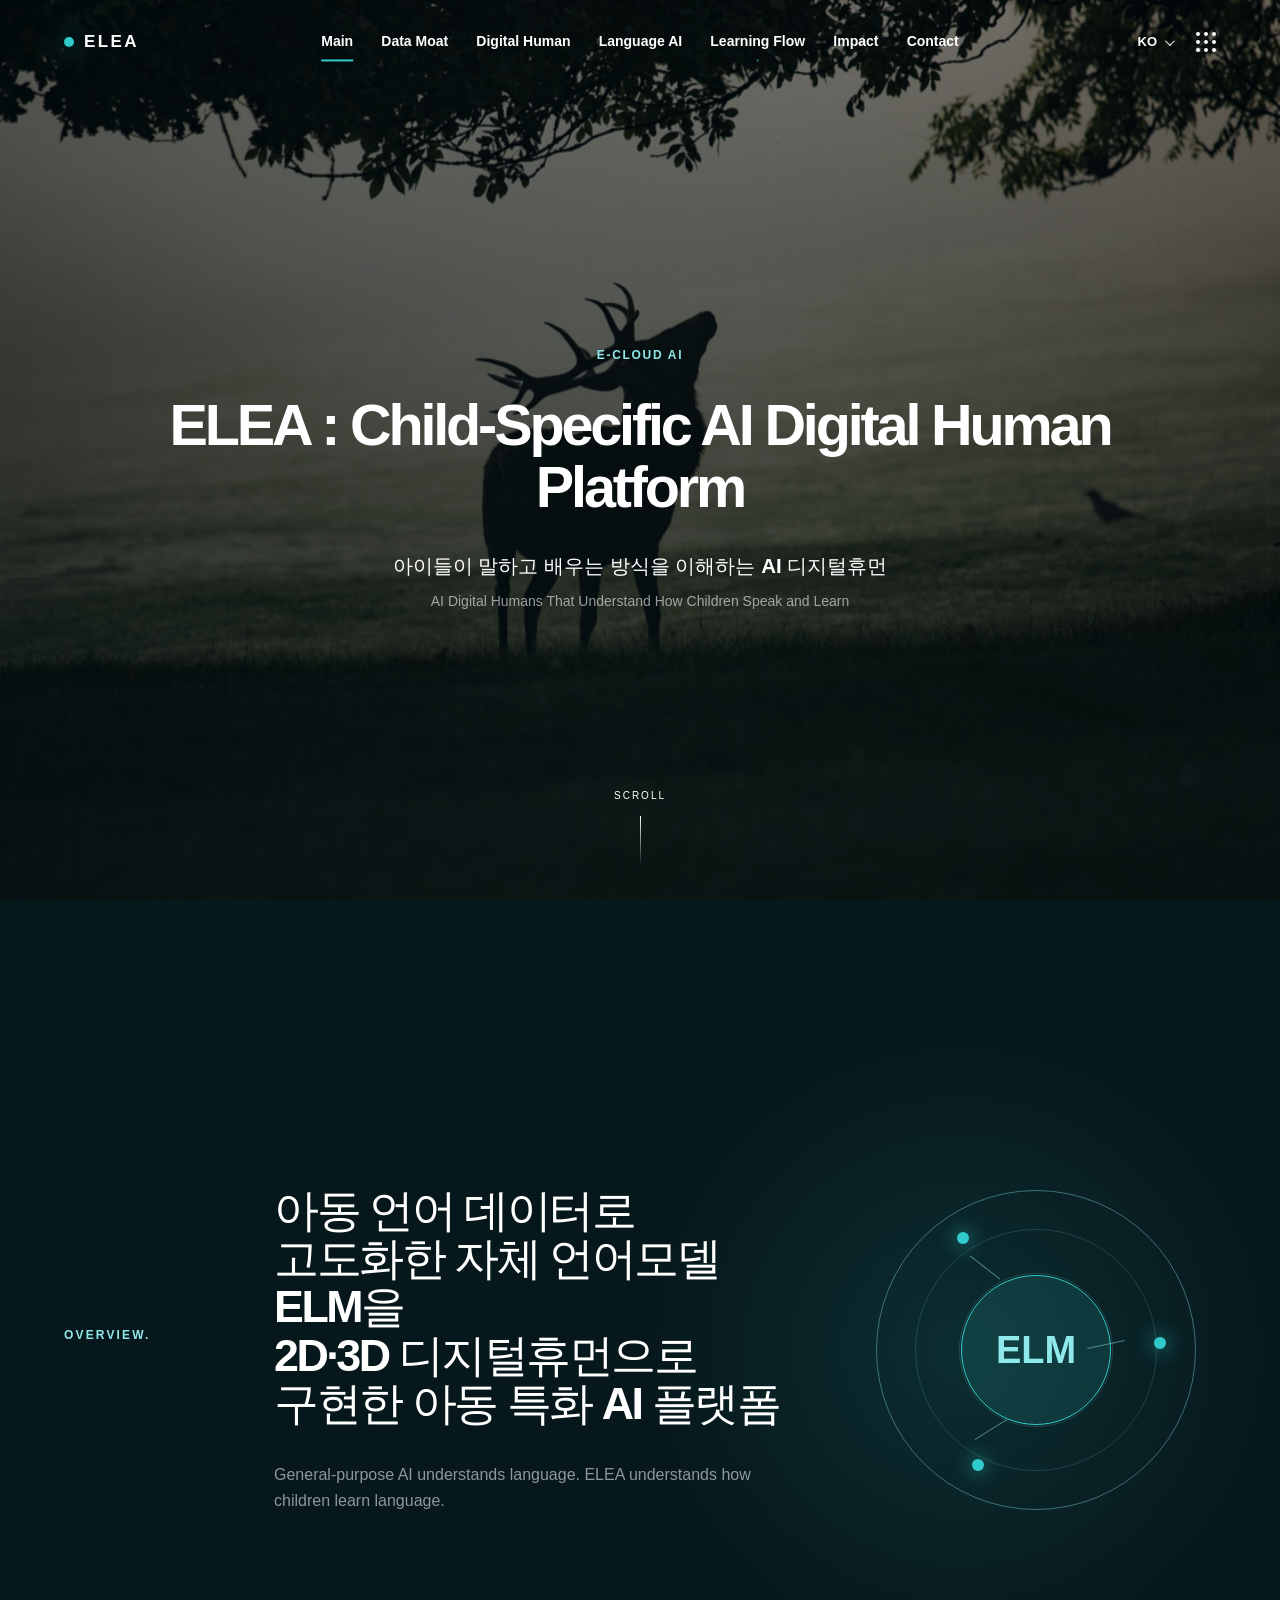
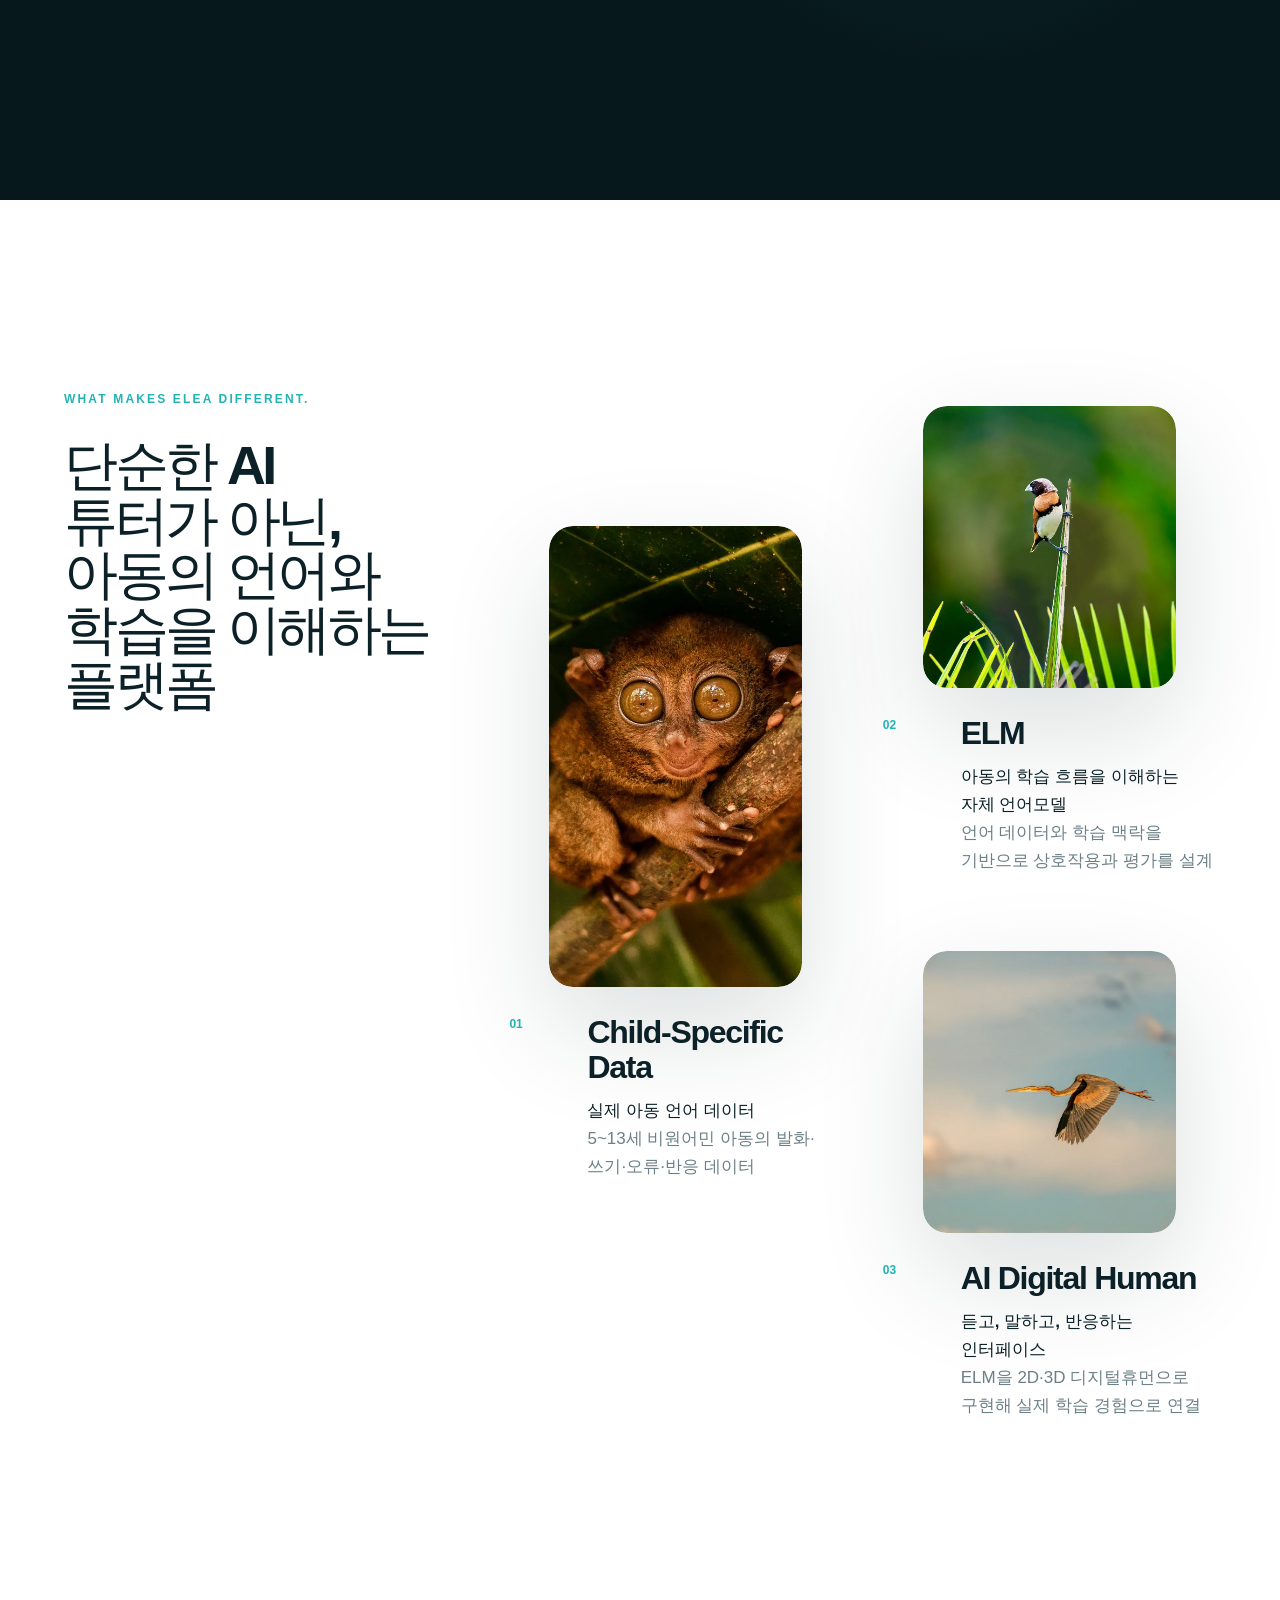
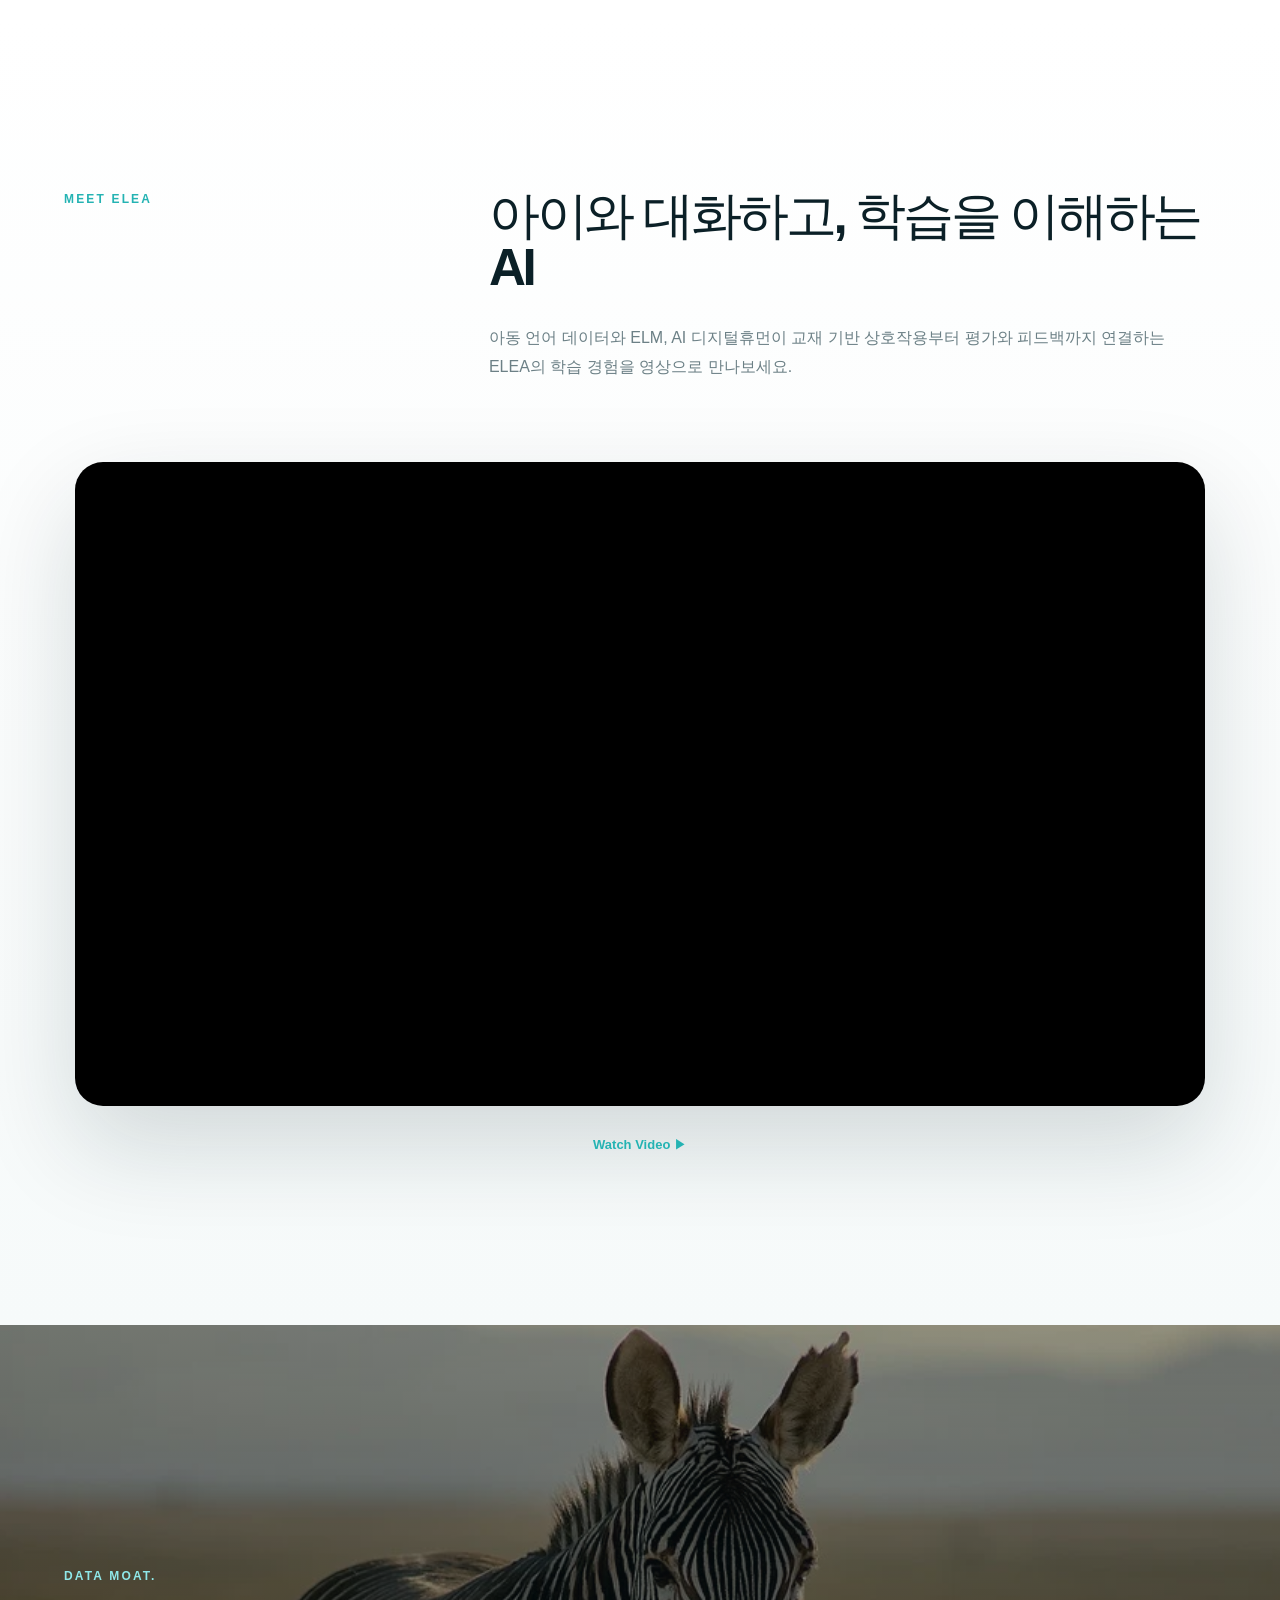
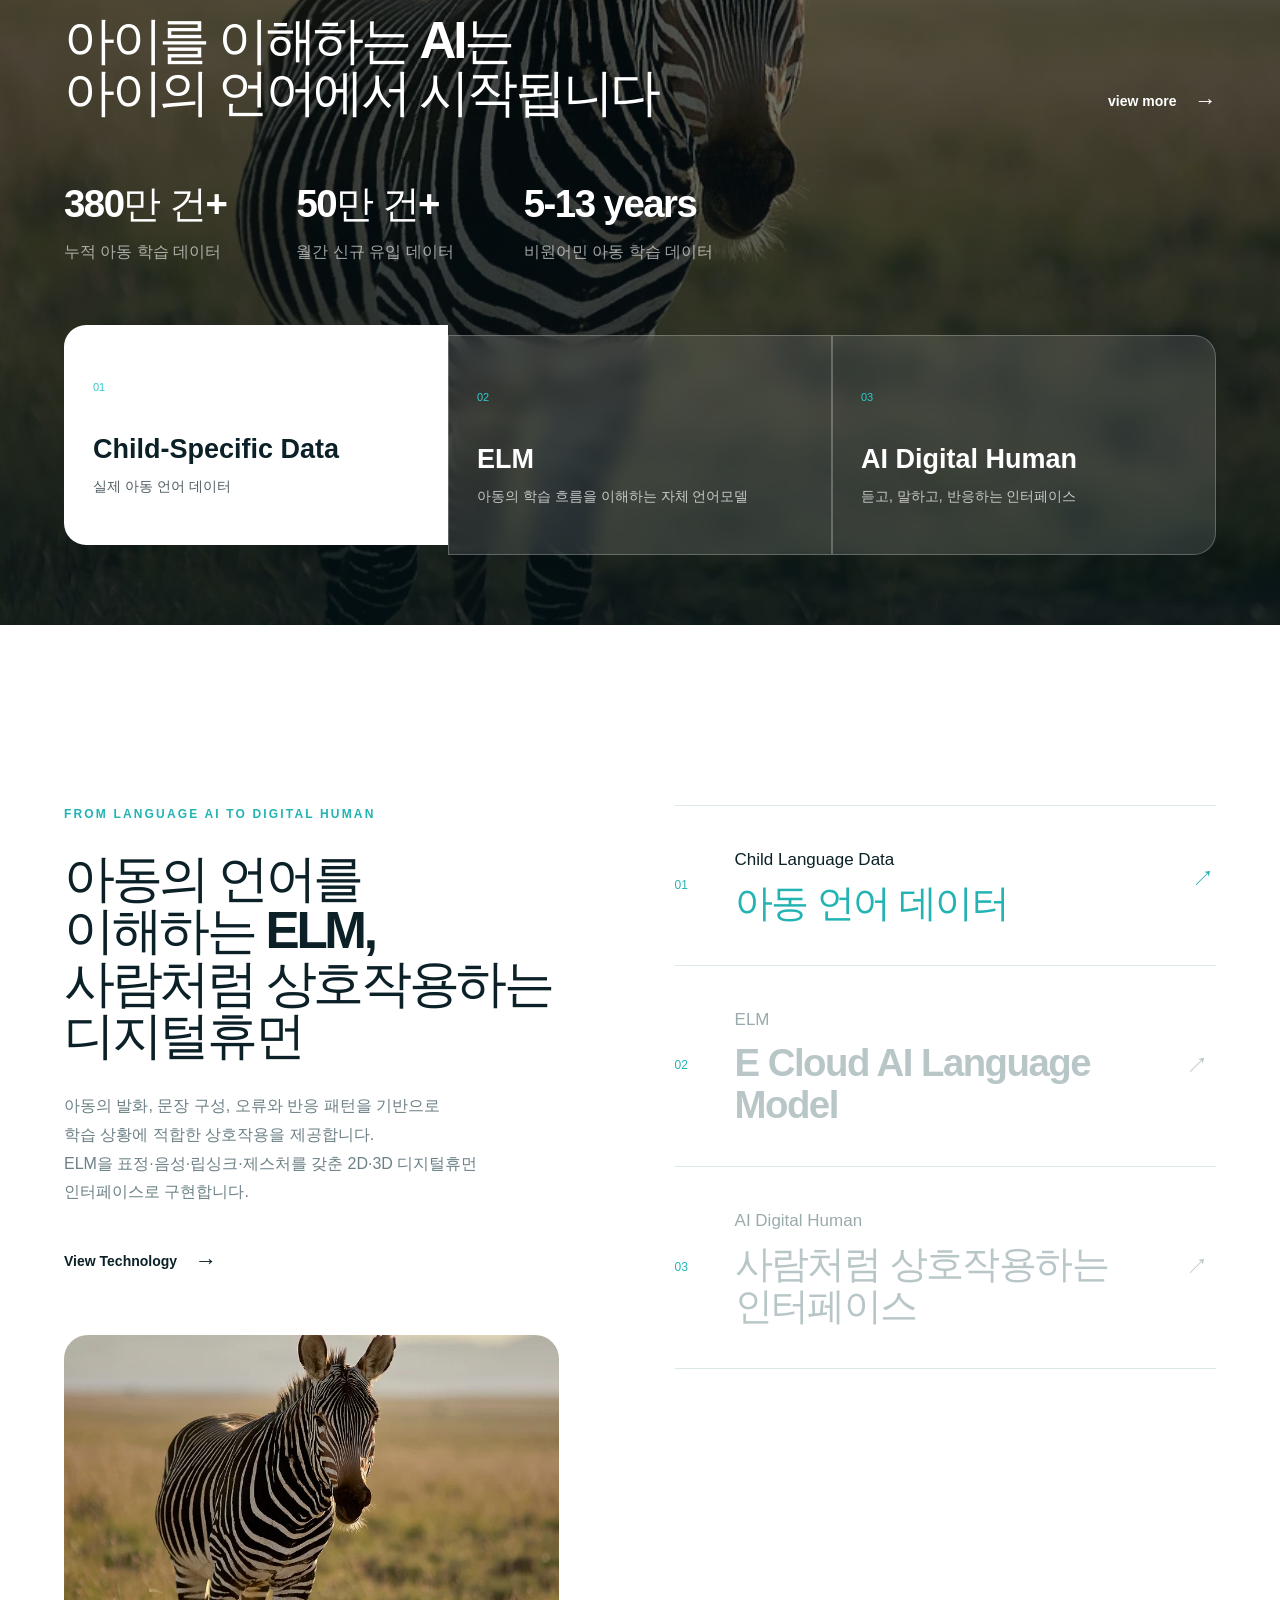
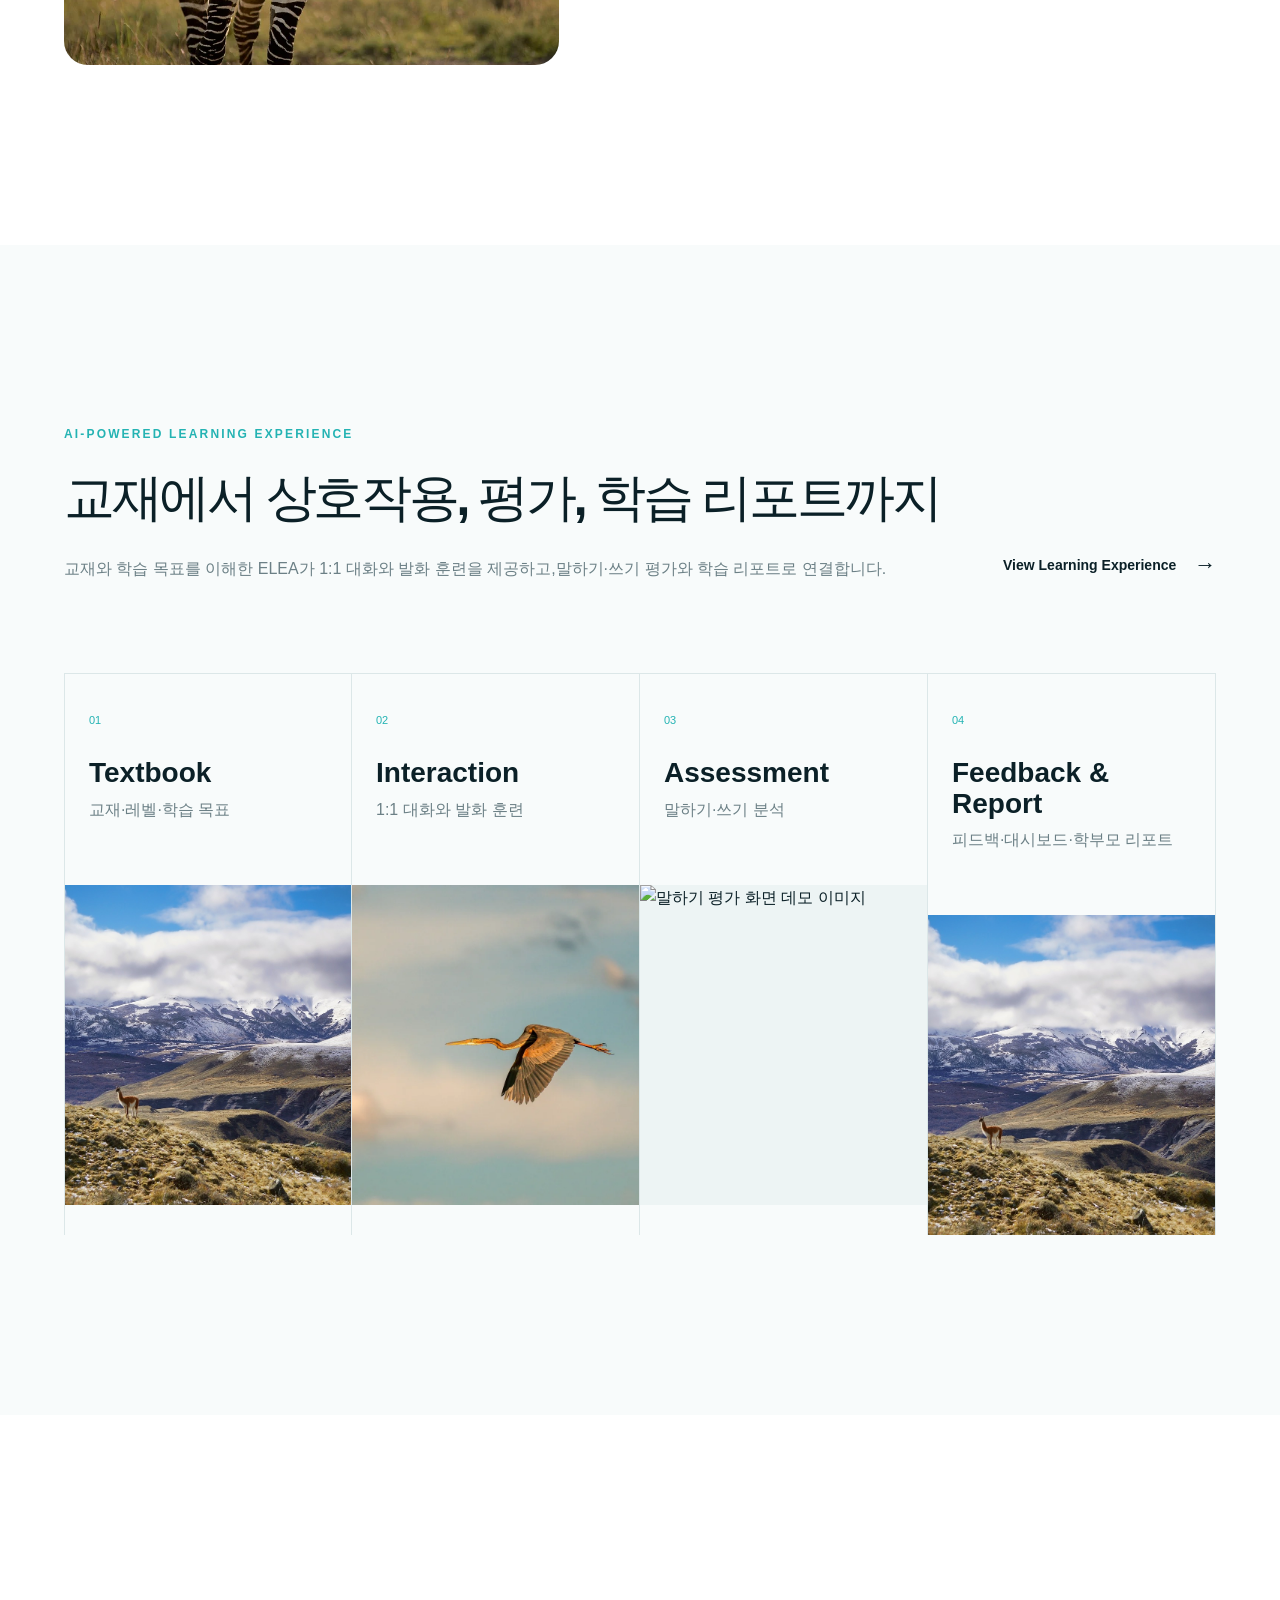
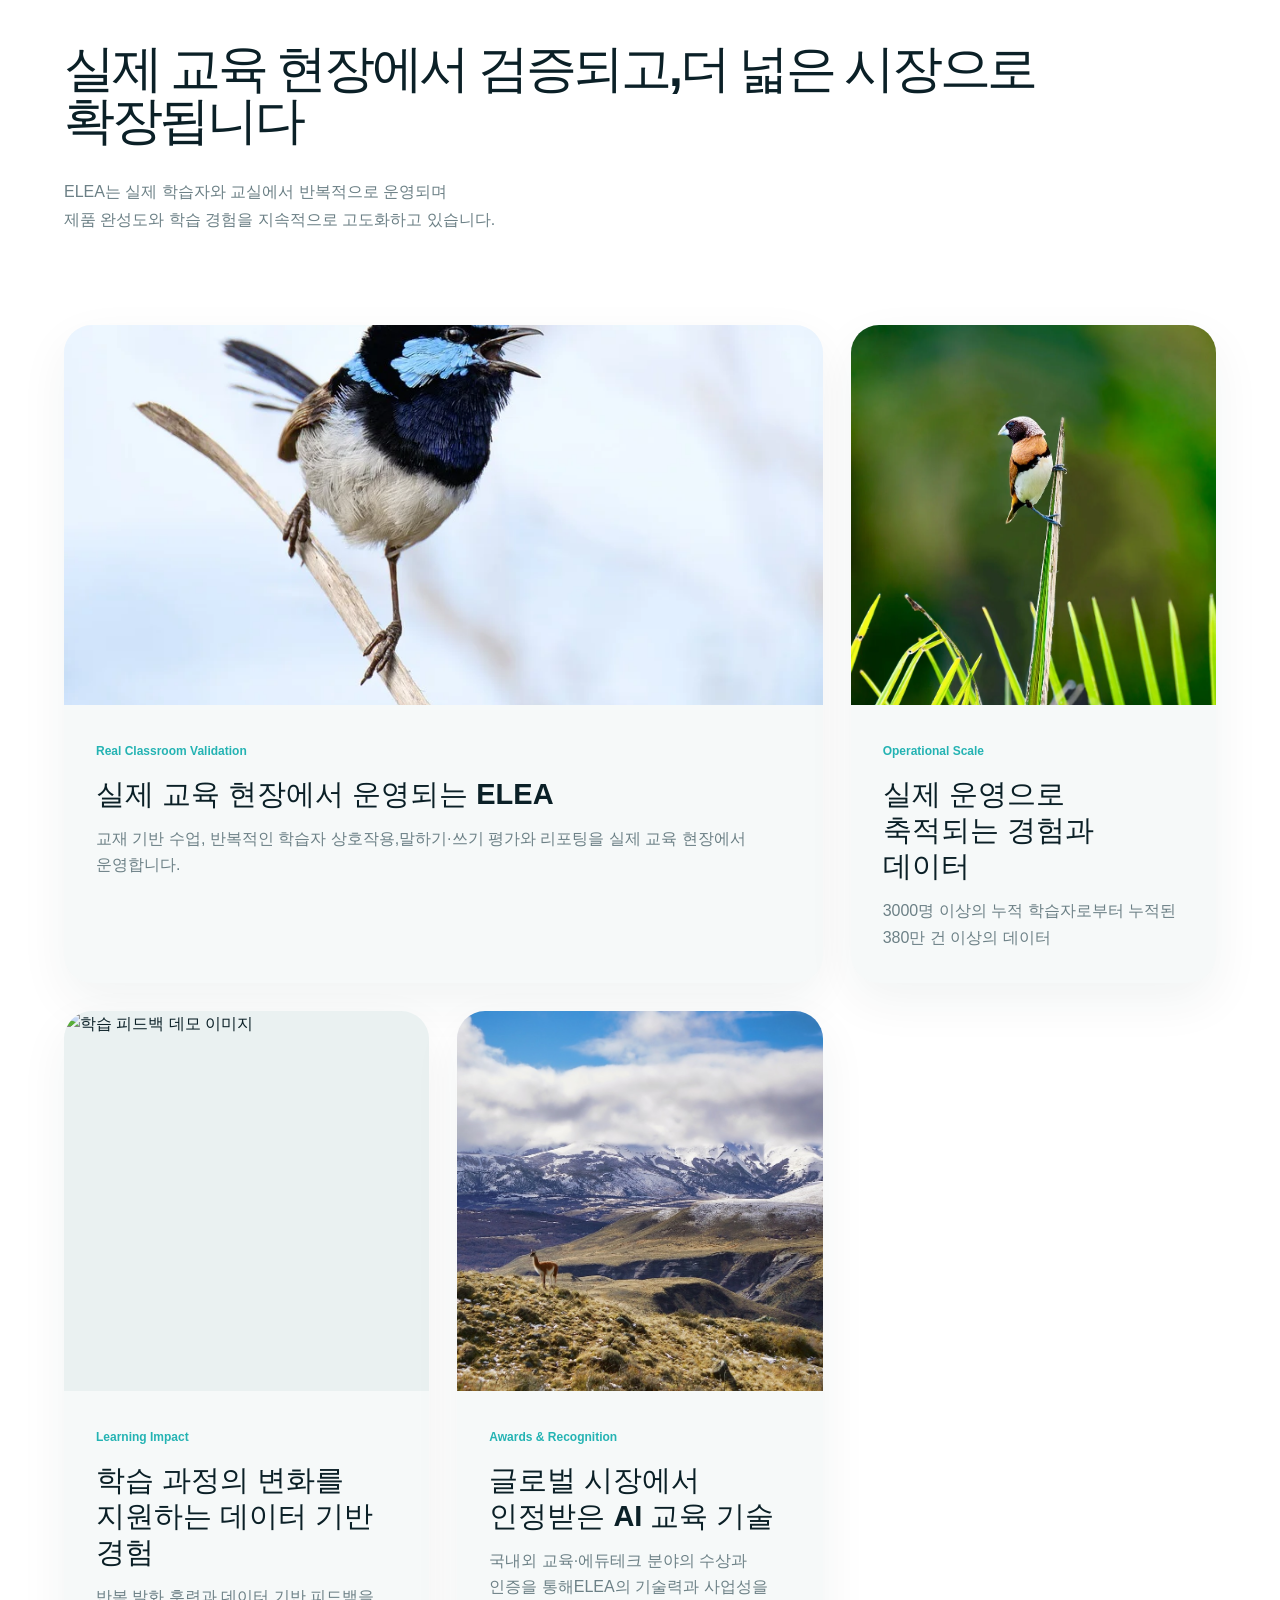
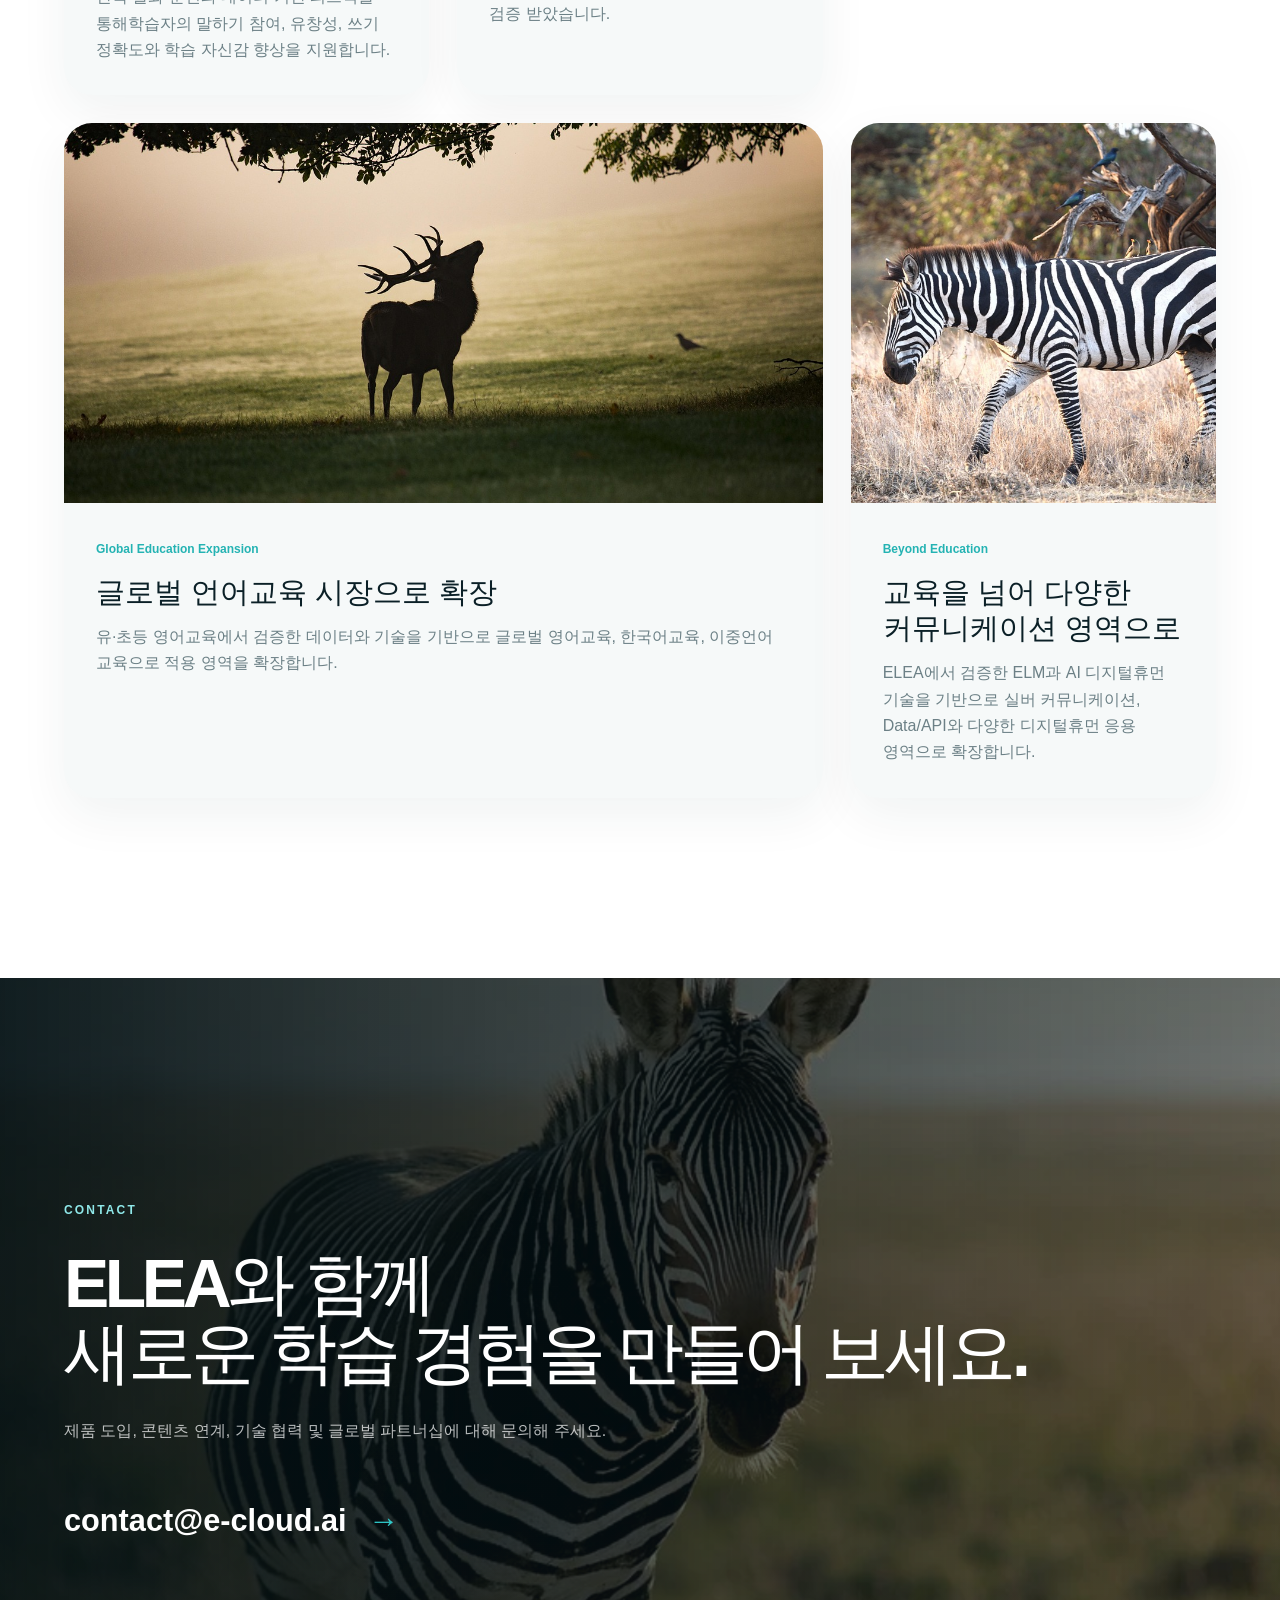
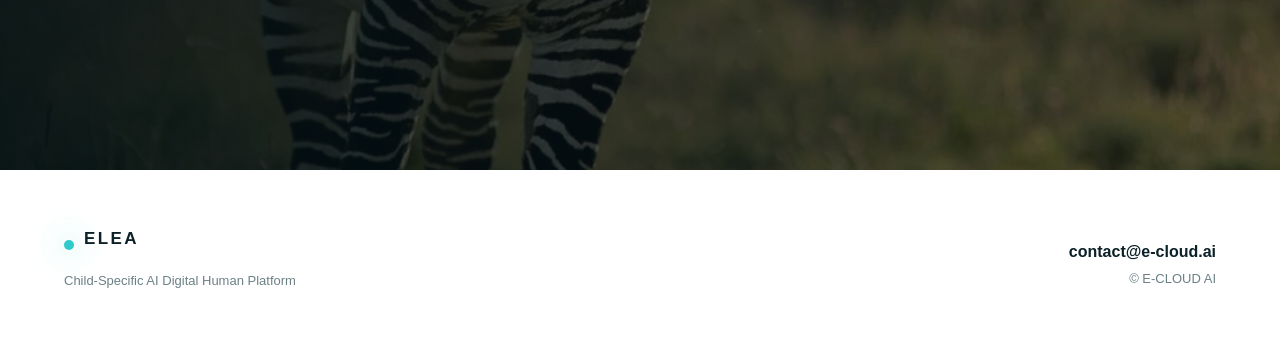
==== index.html @ 032387a0 "Add files via upload" ====
<!doctype html>
<html lang="ko" class="no-js"><head>
<meta charset="utf-8"><meta name="viewport" content="width=device-width,initial-scale=1,viewport-fit=cover">
<meta name="theme-color" content="#07181c"><meta name="description" content="ELEA : Child-Specific AI Digital Human Platform">
<title>ELEA | E-Cloud AI</title><link rel="stylesheet" href="assets/css/style.css">
</head><body class="page-home">
<a class="skip-link" href="#main">본문 바로가기</a>
<div class="page-loader" aria-hidden="true"><div class="loader-mark"><span></span><b>ELEA</b></div></div>
<div class="scroll-progress" aria-hidden="true"><span></span></div>
<header class="site-header" data-header>
  <div class="header-inner">
    <a class="brand" href="index.html" aria-label="ELEA 메인"><span class="brand-dot"></span><strong>ELEA</strong></a>
    <nav class="gnb" aria-label="주요 메뉴">
      <a href="index.html#main-visual">Main</a>
      <a href="data-moat.html">Data Moat</a>
      <a href="technology.html#digital-human">Digital Human</a>
      <a href="technology.html#language-ai">Language AI</a>
      <a href="learning-experience.html">Learning Flow</a>
      <a href="index.html#impact">Impact</a>
      <a href="index.html#contact">Contact</a>
    </nav>
    <div class="header-tools">
      <div class="language-select">
        <button class="language-current" type="button" aria-expanded="false">KO <i></i></button>
        <div class="language-list">
          <a class="is-active" href="#">KO</a>
          <button type="button" aria-disabled="true">EN</button>
        </div>
      </div>
      <button class="grid-menu" type="button" aria-label="전체 메뉴 열기"><i></i><i></i><i></i><i></i><i></i><i></i><i></i><i></i><i></i></button>
      <button class="mobile-toggle" type="button" aria-label="모바일 메뉴 열기" aria-expanded="false"><span></span><span></span></button>
    </div>
  </div>
</header>
<div class="all-menu-panel" aria-hidden="true">
  <div class="all-menu-top"><a class="brand brand--light" href="index.html"><span class="brand-dot"></span><strong>ELEA</strong></a><button class="all-menu-close" type="button" aria-label="전체 메뉴 닫기">×</button></div>
  <nav class="all-menu-nav" aria-label="전체 메뉴">
    <a href="index.html#main-visual"><span>01</span><b>Main</b></a>
    <a href="data-moat.html"><span>02</span><b>Data Moat</b></a>
    <a href="technology.html#digital-human"><span>03</span><b>Digital Human</b></a>
    <a href="technology.html#language-ai"><span>04</span><b>Language AI</b></a>
    <a href="learning-experience.html"><span>05</span><b>Learning Flow</b></a>
    <a href="index.html#impact"><span>06</span><b>Impact</b></a>
    <a href="index.html#contact"><span>07</span><b>Contact</b></a>
  </nav>
</div>
<main id="main">
<section class="hero section-dark" id="main-visual" data-header-tone="dark">
  <div class="hero-media"><img src="assets/images/mist-4551691_1280.jpg" alt="아이들이 로봇 학습 활동을 하는 데모 이미지" data-parallax="0.12"></div>
  <div class="hero-overlay"></div><div class="hero-grid" aria-hidden="true"></div>
  <div class="hero-copy shell">
    <p class="kicker reveal-up">E-CLOUD AI</p>
    <h1 class="hero-title split-lines">ELEA : Child-Specific AI Digital Human Platform</h1>
    <p class="hero-sub reveal-up">아이들이 말하고 배우는 방식을 이해하는 AI 디지털휴먼</p>
    <p class="hero-sub-eng reveal-up">AI Digital Humans That Understand How Children Speak and Learn</p>
  </div>
  <a class="scroll-cue" href="#overview"><span>SCROLL</span><i></i></a>
</section>

<section class="overview section-dark" id="overview" data-header-tone="dark">
  <div class="shell overview-layout">
    <p class="section-label reveal-up">Overview.</p>
    <div class="overview-copy">
      <h2 class="overview-title split-lines">아동 언어 데이터로 고도화한 자체 언어모델 ELM을<br>2D·3D 디지털휴먼으로 구현한 아동 특화 AI 플랫폼</h2>
      <p class="overview-eng reveal-up">General-purpose AI understands language. ELEA understands how children learn language.</p>
    </div>
    <div class="overview-orbit reveal-scale" aria-hidden="true"><div class="orbit-core">ELM</div><span></span><span></span><span></span><i></i><i></i><i></i></div>
  </div>
</section>

<section class="business section-light" id="different" data-header-tone="light">
  <div class="shell business-layout">
    <div class="business-heading sticky-heading">
      <p class="section-label reveal-up">What Makes ELEA Different.</p>
      <h2 class="display-title split-lines">단순한 AI 튜터가 아닌,<br>아동의 언어와 학습을 이해하는 플랫폼</h2>
    </div>
    <div class="business-list">
      <article class="business-item business-item--left">
        <figure class="media-card image-reveal tilt"><img src="assets/images/thewildprimate-tarsier-10327055_1280.webp" alt="태블릿으로 학습하는 아동 데모 이미지"></figure>
        <div class="business-caption reveal-up"><span>01</span><h3>Child-Specific Data</h3><p><b>실제 아동 언어 데이터</b><br>5~13세 비원어민 아동의 발화·쓰기·오류·반응 데이터</p></div>
      </article>
      <article class="business-item business-item--right">
        <figure class="media-card image-reveal tilt"><img src="assets/images/brown-breasted-nun-10021805_1280.webp" alt="교사와 학습자가 교재를 함께 보는 데모 이미지"></figure>
        <div class="business-caption reveal-up"><span>02</span><h3>ELM</h3><p><b>아동의 학습 흐름을 이해하는 자체 언어모델</b><br>언어 데이터와 학습 맥락을 기반으로 상호작용과 평가를 설계</p></div>
      </article>
      <article class="business-item business-item--left">
        <figure class="media-card image-reveal tilt"><img src="assets/images/nature-10022632_1280.webp" alt="AI 디지털휴먼 학습 화면 데모 이미지"></figure>
        <div class="business-caption reveal-up"><span>03</span><h3>AI Digital Human</h3><p><b>듣고, 말하고, 반응하는 인터페이스</b><br>ELM을 2D·3D 디지털휴먼으로 구현해 실제 학습 경험으로 연결</p></div>
      </article>
    </div>
  </div>
</section>

<section class="video-story section-light" id="meet" data-header-tone="light">
  <div class="shell video-intro">
    <p class="section-label reveal-up">MEET ELEA</p>
    <div><h2 class="display-title split-lines">아이와 대화하고, 학습을 이해하는 AI</h2><p class="body-copy reveal-up">아동 언어 데이터와 ELM, AI 디지털휴먼이 교재 기반 상호작용부터 평가와 피드백까지 연결하는 ELEA의 학습 경험을 영상으로 만나보세요.</p></div>
  </div>
  <div class="youtube-shell reveal-scale">
    <iframe width="1337" height="752" src="https://www.youtube.com/embed/AkpxBIB7xA4" title="[엘리아영어 X 연합뉴스TV ‘찾아라! 성공 레시피’] 진짜보다 더 진짜 같은 AI 튜터의 성공 비결은?" frameborder="0" allow="accelerometer; autoplay; clipboard-write; encrypted-media; gyroscope; picture-in-picture; web-share" referrerpolicy="strict-origin-when-cross-origin" allowfullscreen></iframe>
  </div>
  <p class="watch-label reveal-up">Watch Video ▶</p>
</section>

<section class="service-showcase section-dark" id="data-moat" data-header-tone="dark" data-service-section>
  <div class="service-backgrounds" aria-hidden="true">
    <img class="is-active" src="assets/images/zebra-9944593_1280.webp" alt=""><img src="assets/images/thewildprimate-tarsier-10327055_1280.webp" alt=""><img src="assets/images/superb-fairywren-10069195_1280.webp" alt="">
  </div><div class="service-overlay"></div>
  <div class="shell service-content">
    <div class="service-head"><div><p class="section-label reveal-up">Data Moat.</p><h2 class="display-title split-lines">아이를 이해하는 AI는<br>아이의 언어에서 시작됩니다</h2></div><a class="text-link text-link--light magnetic" href="data-moat.html">view more <i>→</i></a></div>
    <div class="service-stats"><div><strong><span data-count="380">0</span>만 건+</strong><p>누적 아동 학습 데이터</p></div><div><strong><span data-count="50">0</span>만 건+</strong><p>월간 신규 유입 데이터</p></div><div><strong>5-13 years</strong><p>비원어민 아동 학습 데이터</p></div></div>
    <div class="service-cards">
      <button class="service-card is-active" type="button" data-service="0"><span>01</span><h3>Child-Specific Data</h3><p>실제 아동 언어 데이터</p></button>
      <button class="service-card" type="button" data-service="1"><span>02</span><h3>ELM</h3><p>아동의 학습 흐름을 이해하는 자체 언어모델</p></button>
      <button class="service-card" type="button" data-service="2"><span>03</span><h3>AI Digital Human</h3><p>듣고, 말하고, 반응하는 인터페이스</p></button>
    </div>
  </div>
</section>

<section class="merit section-light" id="technology" data-header-tone="light" data-merit>
  <div class="shell merit-layout">
    <div class="merit-visual sticky-heading">
      <p class="section-label reveal-up">FROM LANGUAGE AI TO DIGITAL HUMAN</p>
      <h2 class="display-title split-lines">아동의 언어를 이해하는 ELM,사람처럼 상호작용하는 디지털휴먼</h2>
      <p class="body-copy reveal-up">아동의 발화, 문장 구성, 오류와 반응 패턴을 기반으로<br>학습 상황에 적합한 상호작용을 제공합니다.<br>ELM을 표정·음성·립싱크·제스처를 갖춘 2D·3D 디지털휴먼 인터페이스로 구현합니다.</p>
      <a class="text-link magnetic" href="technology.html">View Technology <i>→</i></a>
      <div class="merit-images image-reveal"><img class="is-active" src="assets/images/zebra-9944593_1280.webp" alt="아동 언어 데이터 데모 이미지"><img src="assets/images/mountains-6123127_1280.jpg" alt="ELM 기술 구조 데모 이미지"><img src="assets/images/nature-10022632_1280.webp" alt="AI 디지털휴먼 데모 이미지"></div>
    </div>
    <div class="merit-list">
      <button class="merit-row is-active" type="button" data-merit-index="0"><span>01</span><div><small>Child Language Data</small><strong>아동 언어 데이터</strong></div><i>↗</i></button>
      <button class="merit-row" type="button" data-merit-index="1"><span>02</span><div><small>ELM</small><strong>E Cloud AI Language Model</strong></div><i>↗</i></button>
      <button class="merit-row" type="button" data-merit-index="2"><span>03</span><div><small>AI Digital Human</small><strong>사람처럼 상호작용하는 인터페이스</strong></div><i>↗</i></button>
    </div>
  </div>
</section>

<section class="products section-light" id="learning" data-header-tone="light">
  <div class="shell">
    <div class="products-head"><div><p class="section-label reveal-up">AI-POWERED LEARNING EXPERIENCE</p><h2 class="display-title split-lines">교재에서 상호작용, 평가, 학습 리포트까지</h2><p class="body-copy reveal-up">교재와 학습 목표를 이해한 ELEA가 1:1 대화와 발화 훈련을 제공하고,말하기·쓰기 평가와 학습 리포트로 연결합니다.</p></div><a class="text-link magnetic" href="learning-experience.html">View Learning Experience <i>→</i></a></div>
    <div class="product-grid">
      <article class="product-card reveal-up"><span>01</span><h3>Textbook</h3><p>교재·레벨·학습 목표</p><figure><img src="assets/images/mountains-6123127_1280.jpg" alt="교재 등록 화면 데모 이미지"></figure></article>
      <article class="product-card reveal-up"><span>02</span><h3>Interaction</h3><p>1:1 대화와 발화 훈련</p><figure><img src="assets/images/nature-10022632_1280.webp" alt="1대1 상호작용 화면 데모 이미지"></figure></article>
      <article class="product-card reveal-up"><span>03</span><h3>Assessment</h3><p>말하기·쓰기 분석</p><figure><img src="assets/images/brown-bear-8756478_1280.jpg" alt="말하기 평가 화면 데모 이미지"></figure></article>
      <article class="product-card reveal-up"><span>04</span><h3>Feedback & Report</h3><p>피드백·대시보드·학부모 리포트</p><figure><img src="assets/images/mountains-6123127_1280.jpg" alt="대시보드 화면 데모 이미지"></figure></article>
    </div>
  </div>
</section>

<section class="impact section-light" id="impact" data-header-tone="light">
  <div class="shell impact-head"><p class="section-label reveal-up">PROVEN IN REAL CLASSROOMS</p><h2 class="display-title split-lines">실제 교육 현장에서 검증되고,더 넓은 시장으로 확장됩니다</h2><p class="body-copy reveal-up">ELEA는 실제 학습자와 교실에서 반복적으로 운영되며<br>제품 완성도와 학습 경험을 지속적으로 고도화하고 있습니다.</p></div>
  <div class="shell impact-grid">
    <article class="impact-card impact-card--wide image-reveal"><figure><img src="assets/images/superb-fairywren-10069195_1280.webp" alt="실제 교실 운영 데모 이미지"></figure><div><span>Real Classroom Validation</span><h3>실제 교육 현장에서 운영되는 ELEA</h3><p>교재 기반 수업, 반복적인 학습자 상호작용,말하기·쓰기 평가와 리포팅을 실제 교육 현장에서 운영합니다.</p></div></article>
    <article class="impact-card image-reveal"><figure><img src="assets/images/brown-breasted-nun-10021805_1280.webp" alt="교사와 학습자 데모 이미지"></figure><div><span>Operational Scale</span><h3>실제 운영으로 축적되는 경험과 데이터</h3><p>3000명 이상의 누적 학습자로부터 누적된 380만 건 이상의 데이터</p></div></article>
    <article class="impact-card image-reveal"><figure><img src="assets/images/brown-bear-8756478_1280.jpg" alt="학습 피드백 데모 이미지"></figure><div><span>Learning Impact</span><h3>학습 과정의 변화를 지원하는 데이터 기반 경험</h3><p>반복 발화 훈련과 데이터 기반 피드백을 통해학습자의 말하기 참여, 유창성, 쓰기 정확도와 학습 자신감 향상을 지원합니다.</p></div></article>
    <article class="impact-card image-reveal"><figure><img src="assets/images/mountains-6123127_1280.jpg" alt="수상 및 성과 표현 데모 이미지"></figure><div><span>Awards & Recognition</span><h3>글로벌 시장에서 인정받은 AI 교육 기술</h3><p>국내외 교육·에듀테크 분야의 수상과 인증을 통해ELEA의 기술력과 사업성을 검증 받았습니다.</p></div></article>
    <article class="impact-card impact-card--wide image-reveal"><figure><img src="assets/images/mist-4551691_1280.jpg" alt="글로벌 교육 확장 데모 이미지"></figure><div><span>Global Education Expansion</span><h3>글로벌 언어교육 시장으로 확장</h3><p>유·초등 영어교육에서 검증한 데이터와 기술을 기반으로 글로벌 영어교육, 한국어교육, 이중언어 교육으로 적용 영역을 확장합니다.</p></div></article>
    <article class="impact-card image-reveal"><figure><img src="assets/images/common-zebra-7247714_960_720.jpg" alt="커뮤니케이션 확장 데모 이미지"></figure><div><span>Beyond Education</span><h3>교육을 넘어 다양한 커뮤니케이션 영역으로</h3><p>ELEA에서 검증한 ELM과 AI 디지털휴먼 기술을 기반으로 실버 커뮤니케이션, Data/API와 다양한 디지털휴먼 응용 영역으로 확장합니다.</p></div></article>
  </div>
</section>

<section class="contact section-dark" id="contact" data-header-tone="dark">
  <div class="contact-media"><img src="assets/images/zebra-9944593_1280.webp" alt="디지털 학습 데모 이미지" data-parallax="0.08"></div><div class="contact-overlay"></div>
  <div class="shell contact-copy"><p class="section-label reveal-up">CONTACT</p><h2 class="display-title split-lines">ELEA와 함께<br>새로운 학습 경험을 만들어 보세요.</h2><p class="body-copy body-copy--light reveal-up">제품 도입, 콘텐츠 연계, 기술 협력 및 글로벌 파트너십에 대해 문의해 주세요.</p><a class="contact-mail magnetic" href="mailto:contact@e-cloud.ai">contact@e-cloud.ai <i>→</i></a></div>
</section>
</main>
<footer class="site-footer">
  <div class="shell footer-grid">
    <div><a class="brand" href="index.html"><span class="brand-dot"></span><strong>ELEA</strong></a><p>Child-Specific AI Digital Human Platform</p></div>
    <div class="footer-contact"><a href="mailto:contact@e-cloud.ai">contact@e-cloud.ai</a><span>© E-CLOUD AI</span></div>
  </div>
</footer>
<script src="https://cdn.jsdelivr.net/npm/gsap@3.13.0/dist/gsap.min.js"></script>
<script src="https://cdn.jsdelivr.net/npm/gsap@3.13.0/dist/ScrollTrigger.min.js"></script>
<script src="https://cdn.jsdelivr.net/npm/lenis@1.3.11/dist/lenis.min.js"></script>
<script src="https://cdn.jsdelivr.net/npm/split-type@0.3.4/umd/index.min.js"></script>
<script src="assets/js/app.js"></script>
</body></html>
---- assets/css/style.css ----
@charset "utf-8";
:root{
  --main:#30cacb;--main-light:#8fe8e9;--main-dark:#24b3b3;
  --ink:#0b2027;--ink-2:#1d373e;--muted:#6c8086;--line:#dce7e8;
  --paper:#fff;--mist:#f4f8f8;--dark:#07181c;--dark-2:#0d252b;
  --gutter:120px;--header-h:96px;--radius:24px;--ease:cubic-bezier(.22,1,.36,1)
}
*{box-sizing:border-box}html{scroll-behavior:smooth;background:var(--dark)}body{margin:0;color:var(--ink);background:var(--paper);font-family:Arial,"Noto Sans KR","Malgun Gothic",sans-serif;font-size:16px;line-height:1.65;word-break:keep-all;-webkit-font-smoothing:antialiased}body.is-lock{overflow:hidden}img{display:block;max-width:100%}button,a{font:inherit;color:inherit}a{text-decoration:none}button{border:0;background:none;padding:0;cursor:pointer}.no-js .page-loader{display:none}.skip-link{position:fixed;left:16px;top:-80px;z-index:9999;padding:12px 18px;background:#fff;color:#111}.skip-link:focus{top:16px}.shell{width:calc(100% - (var(--gutter) * 2));max-width:1680px;margin-inline:auto}.section-dark{color:#fff;background:var(--dark)}.section-light{background:#fff}.page-loader{position:fixed;inset:0;z-index:9998;background:var(--dark);display:grid;place-items:center;transition:transform .9s var(--ease)}.page-loader.is-hidden{transform:translateY(-100%)}.loader-mark{display:flex;align-items:center;gap:12px;color:#fff;letter-spacing:.08em}.loader-mark span,.brand-dot{width:10px;height:10px;border-radius:50%;background:var(--main);box-shadow:0 0 28px rgba(48,202,203,.8)}.scroll-progress{position:fixed;left:0;top:0;right:0;height:3px;z-index:9997;transform-origin:left}.scroll-progress span{display:block;height:100%;background:var(--main);transform:scaleX(0);transform-origin:left}.site-header{position:fixed;z-index:1000;left:0;top:0;width:100%;height:var(--header-h);color:#fff;transition:background .4s,color .4s,box-shadow .4s,transform .4s}.site-header.is-light,.site-header.is-scrolled{background:rgba(255,255,255,.94);color:var(--ink);box-shadow:0 1px 0 rgba(15,40,46,.08);backdrop-filter:blur(14px)}.site-header.is-hidden{transform:translateY(-100%)}.header-inner{height:100%;display:flex;align-items:center;padding-inline:var(--gutter);position:relative}.brand{display:inline-flex;align-items:center;gap:10px;font-weight:800;letter-spacing:.14em;font-size:17px;white-space:nowrap}.brand--light{color:#fff}.gnb{position:absolute;left:50%;top:50%;transform:translate(-50%,-50%);display:flex;align-items:center;gap:34px;white-space:nowrap}.gnb a{font-size:13px;font-weight:700;position:relative;padding:8px 0}.gnb a:after{content:"";position:absolute;left:0;right:100%;bottom:0;height:2px;background:var(--main);transition:right .35s var(--ease)}.gnb a:hover:after,.gnb a.is-active:after{right:0}.header-tools{margin-left:auto;display:flex;align-items:center;gap:24px}.language-select{position:relative}.language-current{display:flex;align-items:center;gap:8px;font-size:13px;font-weight:700}.language-current i{width:7px;height:7px;border-right:1px solid currentColor;border-bottom:1px solid currentColor;transform:rotate(45deg) translateY(-2px);transition:transform .3s}.language-select.is-open .language-current i{transform:rotate(225deg) translate(-1px,-1px)}.language-select .language-list{position:absolute;right:-18px;top:38px;width:96px;padding:8px;border-radius:14px;background:#fff;color:var(--ink);box-shadow:0 18px 44px rgba(14,42,48,.16);opacity:0;visibility:hidden;transform:translateY(-8px);transition:.3s var(--ease)}.language-select.is-open .language-list{opacity:1;visibility:visible;transform:none}.language-select .language-list a,.language-select .language-list button{display:block;width:100%;padding:9px 12px;border-radius:9px;text-align:center;font-size:13px}.language-select .language-list .is-active{color:var(--main-dark);background:#eefafa}.grid-menu{display:grid;grid-template-columns:repeat(3,4px);gap:4px}.grid-menu i{width:4px;height:4px;border-radius:50%;background:currentColor}.mobile-toggle{display:none;width:32px;height:24px;position:relative}.mobile-toggle span{position:absolute;left:0;width:100%;height:2px;background:currentColor;transition:.3s}.mobile-toggle span:first-child{top:7px}.mobile-toggle span:last-child{bottom:7px}.all-menu-panel{position:fixed;inset:0;z-index:1200;background:var(--dark);color:#fff;padding:36px var(--gutter);transform:translateY(-100%);transition:transform .8s var(--ease);overflow:auto}.all-menu-panel.is-open{transform:none}.all-menu-top{display:flex;justify-content:space-between;align-items:center}.all-menu-close{font-size:50px;line-height:1;color:#fff}.all-menu-nav{margin-top:9vh;border-top:1px solid rgba(255,255,255,.2)}.all-menu-nav a{display:grid;grid-template-columns:90px 1fr;align-items:center;padding:24px 0;border-bottom:1px solid rgba(255,255,255,.13);transition:color .3s,padding .3s}.all-menu-nav a:hover{color:var(--main);padding-left:18px}.all-menu-nav span{font-size:12px;color:var(--main)}.all-menu-nav b{font-size:clamp(34px,4vw,72px);line-height:1.1}.section-label,.kicker{margin:0 0 28px;font-size:12px;font-weight:800;letter-spacing:.14em;text-transform:uppercase;color:var(--main-dark)}.section-dark .section-label,.section-dark .kicker{color:var(--main-light)}.display-title,.sub-title,.overview-title,.hero-title{margin:0;font-weight:800;letter-spacing:-.055em;line-height:1.08}.display-title{font-size:clamp(42px,4.2vw,76px)}.body-copy{margin:30px 0 0;color:var(--muted);font-size:18px;line-height:1.9}.body-copy--light{color:rgba(255,255,255,.72)}.text-link{display:inline-flex;align-items:center;gap:18px;margin-top:36px;font-weight:800;font-size:14px;text-transform:none}.text-link i{font-style:normal;font-size:22px;transition:transform .3s}.text-link:hover i{transform:translateX(8px)}.text-link--light{color:#fff}.reveal-up{opacity:0;transform:translateY(55px);transition:opacity .9s var(--ease),transform .9s var(--ease)}.reveal-up.is-inview{opacity:1;transform:none}.reveal-scale{opacity:0;transform:scale(.86);transition:opacity 1s var(--ease),transform 1.1s var(--ease)}.reveal-scale.is-inview{opacity:1;transform:none}.image-reveal{position:relative;overflow:hidden}.image-reveal:after{content:"";position:absolute;inset:0;background:var(--main);transform-origin:right;transition:transform 1.1s var(--ease)}.image-reveal.is-inview:after{transform:scaleX(0)}.image-reveal img{width:100%;height:100%;object-fit:cover}.split-lines .line{overflow:hidden}.split-lines .line-inner{display:block;transform:translateY(110%);transition:transform 1s var(--ease)}.split-lines.is-inview .line-inner{transform:none}.tilt{transform-style:preserve-3d;will-change:transform}.magnetic{will-change:transform}
/* hero */
.hero{height:100svh;min-height:760px;position:relative;overflow:hidden}.hero-media,.hero-media img,.hero-overlay,.hero-grid{position:absolute;inset:0;width:100%;height:100%}.hero-media img{object-fit:cover;filter:saturate(.72) contrast(1.04)}.hero-overlay{background:linear-gradient(180deg,rgba(2,14,18,.48),rgba(2,14,18,.78)),linear-gradient(90deg,rgba(3,18,23,.24),rgba(3,18,23,.04))}.hero-grid{opacity:.18;background-image:linear-gradient(rgba(255,255,255,.08) 1px,transparent 1px),linear-gradient(90deg,rgba(255,255,255,.08) 1px,transparent 1px);background-size:9vw 9vw;mask-image:linear-gradient(to bottom,transparent,black 35%,black 70%,transparent)}.hero-copy{position:relative;z-index:2;height:100%;display:flex;flex-direction:column;justify-content:center;align-items:center;text-align:center;padding-top:60px}.hero-title{max-width:1300px;font-size:clamp(42px,4.5vw,76px)}.hero-sub{margin:30px 0 0;font-size:clamp(19px,1.6vw,28px);font-weight:700}.hero-sub-eng{margin:8px 0 0;color:rgba(255,255,255,.58);font-size:14px}.scroll-cue{position:absolute;z-index:3;left:50%;bottom:34px;transform:translateX(-50%);display:flex;flex-direction:column;align-items:center;gap:12px;font-size:10px;letter-spacing:.2em}.scroll-cue i{display:block;width:1px;height:50px;background:linear-gradient(#fff,transparent);animation:scrollCue 1.8s infinite}@keyframes scrollCue{0%{transform:scaleY(0);transform-origin:top}50%{transform:scaleY(1);transform-origin:top}51%{transform-origin:bottom}100%{transform:scaleY(0);transform-origin:bottom}}
/* overview */
.overview{min-height:100svh;display:flex;align-items:center;position:relative;overflow:hidden;background:radial-gradient(circle at 75% 50%,rgba(48,202,203,.12),transparent 30%),var(--dark)}.overview-layout{display:grid;grid-template-columns:180px 1fr 430px;gap:70px;align-items:center}.overview-title{font-size:clamp(36px,3.5vw,60px)}.overview-eng{margin:34px 0 0;color:rgba(255,255,255,.55);max-width:650px}.overview-orbit{width:390px;aspect-ratio:1;position:relative;border:1px solid rgba(143,232,233,.4);border-radius:50%;display:grid;place-items:center}.overview-orbit:before,.overview-orbit:after{content:"";position:absolute;border:1px solid rgba(143,232,233,.16);border-radius:50%}.overview-orbit:before{inset:38px}.overview-orbit:after{inset:82px}.orbit-core{width:150px;aspect-ratio:1;border-radius:50%;display:grid;place-items:center;background:rgba(48,202,203,.12);border:1px solid var(--main);font-size:38px;font-weight:800;color:var(--main-light)}.overview-orbit span{position:absolute;width:12px;height:12px;border-radius:50%;background:var(--main);box-shadow:0 0 20px var(--main)}.overview-orbit span:nth-of-type(1){top:13%;left:25%}.overview-orbit span:nth-of-type(2){right:9%;top:46%}.overview-orbit span:nth-of-type(3){bottom:12%;left:30%}.overview-orbit i{position:absolute;width:38px;height:1px;background:var(--main-light);opacity:.5}.overview-orbit i:nth-of-type(1){top:24%;left:28%;transform:rotate(38deg)}.overview-orbit i:nth-of-type(2){right:22%;top:48%;transform:rotate(-12deg)}.overview-orbit i:nth-of-type(3){bottom:25%;left:30%;transform:rotate(-32deg)}
/* business */
.business{padding:180px 0 160px}.business-layout{display:grid;grid-template-columns:minmax(320px,36%) 1fr;gap:8vw;align-items:start}.sticky-heading{position:sticky;top:160px}.business-heading .display-title{font-size:clamp(48px,4.2vw,78px)}.business-list{display:flex;flex-direction:column;gap:150px}.business-item{width:min(760px,92%)}.business-item--right{margin-left:auto}.business-item--left{margin-right:auto}.media-card{height:clamp(430px,38vw,620px);border-radius:32px;background:var(--mist);box-shadow:0 30px 80px rgba(15,44,50,.09)}.media-card img{width:100%;height:100%;object-fit:cover;border-radius:inherit}.business-item:nth-child(3) .media-card img{object-position:center}.business-caption{display:grid;grid-template-columns:60px 1fr;column-gap:18px;margin-top:28px}.business-caption span{font-size:12px;font-weight:800;color:var(--main-dark)}.business-caption h3{margin:0;font-size:clamp(28px,2.5vw,46px);line-height:1.1;letter-spacing:-.04em}.business-caption p{grid-column:2;margin:18px 0 0;color:var(--muted);font-size:17px}.business-caption b{color:var(--ink)}
/* video */
.video-story{padding:170px 0;background:linear-gradient(#fff,#f6fafa)}.video-intro{display:grid;grid-template-columns:28% 1fr;gap:8vw;align-items:start;margin-bottom:80px}.youtube-shell{width:min(1130px,calc(100% - 80px));aspect-ratio:1130/644;margin-inline:auto;border-radius:28px;box-shadow:0 40px 100px rgba(10,38,44,.16);background:#000}.youtube-shell iframe{display:block;width:100%;height:100%;border-radius:inherit}.watch-label{text-align:center;margin:28px 0 0;font-size:13px;font-weight:800;color:var(--main-dark)}
/* service */
.service-showcase,.child-matter{min-height:100svh;position:relative;overflow:hidden;display:flex;align-items:flex-end;padding:130px 0 70px}.service-backgrounds,.service-backgrounds img,.interaction-backgrounds,.interaction-backgrounds img{position:absolute;inset:0;width:100%;height:100%}.service-backgrounds img,.interaction-backgrounds img{object-fit:cover;opacity:0;transform:scale(1.06);transition:opacity .7s,transform 1.2s var(--ease)}.service-backgrounds img.is-active,.interaction-backgrounds img.is-active{opacity:1;transform:scale(1)}.service-overlay,.interaction-overlay{position:absolute;inset:0;background:linear-gradient(180deg,rgba(3,17,21,.38),rgba(3,17,21,.85))}.service-content,.child-matter-content{position:relative;z-index:2;width:100%}.service-head{display:flex;justify-content:space-between;align-items:flex-end;gap:50px}.service-stats{display:flex;gap:70px;margin-top:52px}.service-stats strong{font-size:clamp(34px,3vw,58px);letter-spacing:-.04em}.service-stats p{margin:4px 0 0;color:rgba(255,255,255,.62)}.service-cards{display:grid;grid-template-columns:repeat(3,1fr);margin-top:70px}.service-card{min-height:220px;padding:34px;text-align:left;color:#fff;border:1px solid rgba(255,255,255,.24);background:rgba(255,255,255,.12);backdrop-filter:blur(10px);transition:background .4s,color .4s,transform .4s}.service-card:first-child{border-radius:22px 0 0 22px}.service-card:last-child{border-radius:0 22px 22px 0}.service-card.is-active,.service-card:hover,.service-card:focus-visible{background:#fff;color:var(--ink);transform:translateY(-10px)}.service-card span{font-size:11px;color:var(--main)}.service-card h3{margin:34px 0 10px;font-size:27px;line-height:1.15}.service-card p{margin:0;font-size:14px;opacity:.72}.service-card strong{display:block;margin:12px 0;font-size:18px}.service-cards--detail .service-card{min-height:260px}
/* merit */
.merit{padding:180px 0}.merit-layout{display:grid;grid-template-columns:43% 1fr;gap:9vw;align-items:start}.merit-visual .body-copy{font-size:16px}.merit-images{height:330px;margin-top:55px;border-radius:24px;background:var(--mist)}.merit-images img{position:absolute;inset:0;opacity:0;transition:opacity .5s;object-fit:cover}.merit-images img.is-active{opacity:1}.merit-list{border-top:1px solid var(--line)}.merit-row{width:100%;display:grid;grid-template-columns:60px 1fr 30px;align-items:center;text-align:left;padding:40px 0;border-bottom:1px solid var(--line)}.merit-row span{font-size:12px;color:var(--main-dark)}.merit-row small{display:block;font-size:17px;color:#9aabad;transition:color .35s}.merit-row strong{display:block;margin-top:8px;font-size:clamp(30px,3vw,58px);line-height:1.1;letter-spacing:-.04em;color:#b9c6c8;transition:color .35s}.merit-row i{font-style:normal;font-size:22px;color:#b9c6c8;transition:.35s}.merit-row:hover small,.merit-row.is-active small{color:var(--ink)}.merit-row:hover strong,.merit-row.is-active strong{color:var(--main-dark)}.merit-row:hover i,.merit-row.is-active i{color:var(--main-dark);transform:translate(6px,-6px)}
/* product */
.products{padding:180px 0;background:#f8fbfb}.products-head{display:flex;justify-content:space-between;align-items:flex-end;gap:60px}.products-head>div{max-width:1000px}.product-grid{display:grid;grid-template-columns:repeat(4,1fr);margin-top:90px;border-top:1px solid var(--line)}.product-card{padding:32px 24px 0;border-right:1px solid var(--line);min-width:0}.product-card:first-child{border-left:1px solid var(--line)}.product-card>span{font-size:11px;color:var(--main-dark)}.product-card h3{margin:25px 0 8px;font-size:28px;line-height:1.1}.product-card p{margin:0;color:var(--muted);min-height:52px}.product-card figure{height:320px;margin:36px -24px 0;overflow:hidden;background:#edf4f4}.product-card img{width:100%;height:100%;object-fit:cover;transition:transform .8s var(--ease)}.product-card:hover img{transform:scale(1.05)}
/* impact */
.impact{padding:180px 0}.impact-head{max-width:1100px}.impact-grid{display:grid;grid-template-columns:repeat(12,1fr);gap:28px;margin-top:90px}.impact-card{grid-column:span 4;background:#f6f9f9;border-radius:28px;overflow:hidden;min-height:620px;box-shadow:0 18px 50px rgba(15,44,50,.06)}.impact-card--wide{grid-column:span 8}.impact-card figure{height:380px;margin:0;overflow:hidden;background:#eaf1f1}.impact-card figure img{width:100%;height:100%;object-fit:cover;transition:transform .8s var(--ease)}.impact-card:hover figure img{transform:scale(1.05)}.impact-card>div{padding:32px}.impact-card span{font-size:12px;color:var(--main-dark);font-weight:800}.impact-card h3{margin:12px 0 14px;font-size:29px;line-height:1.25}.impact-card p{margin:0;color:var(--muted)}
/* contact */
.contact{min-height:88svh;position:relative;display:flex;align-items:center;overflow:hidden}.contact-media,.contact-media img,.contact-overlay{position:absolute;inset:0;width:100%;height:100%}.contact-media img{object-fit:cover}.contact-overlay{background:linear-gradient(90deg,rgba(3,17,21,.92),rgba(3,17,21,.45))}.contact-copy{position:relative;z-index:2}.contact-copy .display-title{font-size:clamp(52px,5.3vw,92px)}.contact-mail{display:inline-flex;gap:22px;align-items:center;margin-top:50px;font-size:clamp(24px,2.4vw,42px);font-weight:800}.contact-mail i{font-style:normal;color:var(--main);transition:transform .3s}.contact-mail:hover i{transform:translateX(10px)}.site-footer{padding:55px 0;background:#fff}.footer-grid{display:flex;justify-content:space-between;gap:50px;align-items:flex-end}.footer-grid p,.footer-grid span{margin:12px 0 0;color:var(--muted);font-size:13px}.footer-contact{text-align:right}.footer-contact a{display:block;font-weight:700}
/* sub hero */
.sub-hero{height:72svh;min-height:620px;position:relative;display:flex;align-items:flex-end;overflow:hidden;padding-bottom:90px}.sub-hero-media,.sub-hero-media img,.sub-hero-overlay{position:absolute;inset:0;width:100%;height:100%}.sub-hero-media img{object-fit:cover;filter:saturate(.65)}.sub-hero-overlay{background:linear-gradient(90deg,rgba(2,16,20,.92) 0%,rgba(2,16,20,.68) 52%,rgba(2,16,20,.32) 100%)}.sub-hero-copy{position:relative;z-index:2}.sub-title{font-size:clamp(42px,4.5vw,72px);max-width:1100px}.sub-body{margin:32px 0 0;color:rgba(255,255,255,.67);font-size:18px}.child-matter{min-height:100svh;align-items:center;padding:160px 0}.child-matter-content{display:grid;grid-template-columns:46% 1fr;gap:6vw;align-items:end}.child-copy .display-title{font-size:clamp(42px,4vw,70px)}.child-copy .body-copy{font-size:16px}.child-matter .service-cards{grid-template-columns:repeat(3,1fr);margin:0}.child-matter .service-card{padding:28px 22px}.child-matter .service-card h3{font-size:22px}
/* language data */
.language-data{padding:180px 0;background:#f5f9f9}.language-layout{display:grid;grid-template-columns:43% 1fr;gap:8vw}.language-data-list{border-top:1px solid #c9d7d9}.language-row{width:100%;display:grid;grid-template-columns:1fr 180px;column-gap:30px;padding:34px 0;border-bottom:1px solid #c9d7d9;text-align:left;position:relative}.language-row span{grid-column:1;font-size:14px;font-weight:700;color:var(--ink)}.language-row strong{grid-column:1;margin-top:16px;font-size:clamp(36px,3.5vw,60px);line-height:1.02;letter-spacing:-.055em;color:#aababc;transition:color .35s}.language-row p{grid-column:2;grid-row:1/3;margin:0;align-self:center;color:var(--muted);opacity:0;transform:translateX(20px);transition:.35s}.language-row:hover strong,.language-row.is-active strong,.language-row:focus-visible strong{color:var(--main-dark)}.language-row:hover p,.language-row.is-active p,.language-row:focus-visible p{opacity:1;transform:none}
/* horizontal process */
.data-process{padding:160px 0 140px;overflow:hidden}.process-head{margin-bottom:70px}.horizontal-wrap{overflow:hidden;padding-left:var(--gutter)}.horizontal-track{display:flex;width:max-content;gap:28px;padding-right:var(--gutter)}.process-card{width:min(580px,75vw);flex:0 0 auto;border-radius:28px;padding:36px;background:#f5f9f9;border:1px solid var(--line)}.process-card span{font-size:12px;color:var(--main-dark)}.process-card h3{font-size:30px;line-height:1.2;min-height:74px}.process-card p{color:var(--muted);min-height:54px}.process-card img{width:100%;height:300px;object-fit:cover;border-radius:18px;margin-top:28px}.process-note{margin-top:70px;color:var(--muted);font-size:18px}.data-loop{padding:180px 0;background:#f4f9f9}.loop-layout{display:grid;grid-template-columns:42% 1fr;gap:8vw;align-items:center}.loop-diagram{position:relative;width:min(650px,100%);aspect-ratio:1;margin-left:auto;border:1px solid rgba(48,202,203,.35);border-radius:50%}.loop-diagram:before,.loop-diagram:after{content:"";position:absolute;border-radius:50%;border:1px solid rgba(48,202,203,.2)}.loop-diagram:before{inset:12%}.loop-diagram:after{inset:28%}.loop-core{position:absolute;left:50%;top:50%;transform:translate(-50%,-50%);width:180px;aspect-ratio:1;border-radius:50%;display:grid;place-items:center;text-align:center;background:#fff;border:1px solid var(--main);font-weight:800;color:var(--main-dark);font-size:14px}.loop-node{position:absolute;width:150px;padding:15px;border-radius:16px;background:#fff;box-shadow:0 15px 45px rgba(15,44,50,.12);font-size:13px;line-height:1.35}.loop-node b{display:block;color:var(--main-dark);font-size:12px}.n1{top:-2%;left:38%}.n2{right:-8%;top:32%}.n3{right:4%;bottom:5%}.n4{left:2%;bottom:5%}.n5{left:-8%;top:32%}.loop-diagram>i{position:absolute;inset:6%;border:2px dashed var(--main-light);border-radius:50%;animation:rotate 24s linear infinite}@keyframes rotate{to{transform:rotate(360deg)}}
/* tech */
.core-structure{padding:130px 0}.core-grid{display:grid;grid-template-columns:repeat(4,1fr);border-top:1px solid var(--line);margin-top:40px}.core-grid article{padding:36px 28px 42px;border-right:1px solid var(--line)}.core-grid article:first-child{border-left:1px solid var(--line)}.core-grid span{font-size:11px;color:var(--main-dark)}.core-grid h3{font-size:28px;line-height:1.2;min-height:68px}.core-grid p{color:var(--muted)}.split-feature{display:grid;grid-template-columns:42% 1fr;gap:8vw;align-items:start}.language-ai,.textbook-experience{padding:180px 0;background:#f6f9f9}.feature-image{height:590px;border-radius:28px;background:#eaf2f2}.feature-image img{object-fit:cover}.feature-points{display:grid;grid-template-columns:repeat(3,1fr);gap:18px;margin-top:24px}.feature-points article{padding:24px;border-top:2px solid var(--main);background:#fff}.feature-points h3{font-size:17px;line-height:1.3}.feature-points p{font-size:14px;color:var(--muted)}.assessment{padding:180px 0}.assessment-head{display:grid;grid-template-columns:1fr 42%;gap:8vw;align-items:end}.tabs{margin-top:80px}.tab-buttons{display:grid;grid-template-columns:repeat(4,1fr);border-bottom:1px solid var(--line)}.tab-buttons button{padding:20px 12px;text-align:left;color:#9aabad;border-bottom:3px solid transparent;transition:.3s}.tab-buttons button.is-active{color:var(--ink);border-color:var(--main)}.tab-panels{height:min(680px,55vw);margin-top:32px;position:relative;border-radius:28px;overflow:hidden;background:#f1f6f6}.tab-panel{position:absolute;inset:0;opacity:0;visibility:hidden;transition:opacity .45s}.tab-panel.is-active{opacity:1;visibility:visible}.tab-panel img{width:100%;height:100%;object-fit:cover}.process-mini{display:flex;align-items:center;justify-content:space-between;gap:20px;margin-top:52px;padding:30px 0;border-top:1px solid var(--line);border-bottom:1px solid var(--line)}.process-mini span{font-weight:800}.process-mini small{display:block;margin-top:8px;color:var(--muted);font-weight:400}.process-mini i{font-style:normal;color:var(--main-dark);font-size:24px}.digital-human-compare{padding:180px 0;background:#f6f9f9}.compare-head{display:grid;grid-template-columns:1fr 45%;gap:8vw;align-items:end}.compare-grid{display:grid;grid-template-columns:1fr 1fr;gap:32px;margin-top:80px}.compare-grid article{position:relative}.compare-grid img{width:100%;height:520px;object-fit:cover;border-radius:28px}.compare-grid h3{font-size:34px;margin:28px 0 8px}.compare-grid p{color:var(--muted)}.status{position:absolute;z-index:3;left:22px;top:22px;padding:10px 14px;border-radius:999px;font-size:11px;font-weight:800}.status--service{background:var(--main);color:#062026}.status--dev{background:#fff;color:var(--ink)}.human-interaction{min-height:100svh;padding:150px 0;position:relative;overflow:hidden}.interaction-backgrounds,.interaction-overlay{position:absolute;inset:0}.interaction-grid{display:grid;grid-template-columns:repeat(4,1fr);margin-top:70px}.interaction-card{min-height:230px;text-align:left;color:#fff;padding:28px;border:1px solid rgba(255,255,255,.22);background:rgba(255,255,255,.12);backdrop-filter:blur(10px);transition:.4s}.interaction-card.is-active,.interaction-card:hover{background:#fff;color:var(--ink);transform:translateY(-10px)}.interaction-card h3{font-size:24px}.interaction-card p{font-size:14px;opacity:0;max-height:0;overflow:hidden;margin:0;transition:all .4s var(--ease)}.interaction-card.is-active p,.interaction-card:hover p{opacity:.8;max-height:80px;margin-top:14px}.environment{display:grid;grid-template-columns:1fr 1fr;gap:80px;margin-top:60px;padding-top:36px;border-top:1px solid rgba(255,255,255,.2)}.environment span{color:var(--main-light);font-size:12px;font-weight:800}.environment p{color:rgba(255,255,255,.65)}
/* learning */
.learning-overview{padding:130px 0}.learning-strip{display:flex;align-items:stretch;gap:18px}.learning-strip article{flex:1;min-width:0}.learning-strip>i{align-self:center;color:var(--main-dark);font-style:normal;font-size:28px}.learning-strip span{font-size:11px;color:var(--main-dark)}.learning-strip h3{font-size:24px;margin:18px 0 6px}.learning-strip p{color:var(--muted);min-height:48px}.learning-strip img{width:100%;height:280px;object-fit:cover;border-radius:18px;margin-top:28px}.textbook-visual{position:relative;min-height:650px;display:grid;place-items:center}.textbook-visual>img{width:68%;border-radius:22px;box-shadow:0 30px 90px rgba(12,43,48,.16)}.textbook-node{position:absolute;padding:16px 22px;border-radius:999px;background:#fff;box-shadow:0 15px 50px rgba(12,43,48,.12);font-weight:800}.textbook-node small{display:block;color:var(--muted);font-weight:400}.node-a{left:0;top:18%}.node-b{right:0;top:20%}.node-c{left:0;bottom:15%}.node-d{right:0;bottom:14%}.learning-flow{padding:180px 0}.flow-layout{display:grid;grid-template-columns:40% 1fr;gap:8vw}.flow-ending{margin-top:55px;font-size:28px;font-weight:800;color:var(--main-dark);line-height:1.4}.flow-image{height:520px;border-radius:28px;background:#eef4f4}.flow-image img{position:absolute;inset:0;opacity:0;transition:opacity .5s;object-fit:cover}.flow-image img.is-active{opacity:1}.flow-steps{list-style:none;margin:30px 0 0;padding:0;border-top:1px solid var(--line)}.flow-steps li{display:grid;grid-template-columns:60px 1fr;padding:23px 0;border-bottom:1px solid var(--line);opacity:.35;transition:.35s}.flow-steps li.is-active{opacity:1}.flow-steps span{color:var(--main-dark);font-size:12px}.flow-steps h3{margin:0;font-size:25px}.flow-steps p{margin:4px 0 0;color:var(--muted)}.learner-feedback,.report-section{padding:180px 0;background:#f6f9f9}.assessment-pair,.report-grid{display:grid;grid-template-columns:1fr 1fr;gap:32px;margin-top:80px}.assessment-pair article,.report-grid article{background:#fff;border-radius:28px;padding:24px 24px 36px}.assessment-pair img,.report-grid img{width:100%;height:420px;object-fit:cover;border-radius:18px}.assessment-pair h3,.report-grid h3{font-size:30px;margin:26px 0 4px}.assessment-pair strong,.report-grid strong{display:block;color:var(--main-dark)}.assessment-pair p,.report-grid p{color:var(--muted)}.report-ending{margin:80px 0 0;font-size:clamp(34px,4vw,66px);font-weight:800;line-height:1.25;letter-spacing:-.04em}
/* responsive */
@media(max-width:1500px){:root{--gutter:72px}.gnb{gap:24px}.gnb a{font-size:12px}.overview-layout{grid-template-columns:140px 1fr 340px}.overview-orbit{width:320px}.service-card{padding:28px}}
@media(max-width:1180px){:root{--gutter:32px;--header-h:82px}.gnb{display:none;position:fixed;left:0;top:var(--header-h);transform:none;width:100%;height:calc(100svh - var(--header-h));background:#fff;color:var(--ink);padding:40px;flex-direction:column;align-items:flex-start;gap:12px}.gnb.is-open{display:flex}.gnb a{font-size:30px}.grid-menu{display:none}.mobile-toggle{display:block}.overview-layout{grid-template-columns:1fr}.overview-layout>.section-label{grid-column:1}.overview-orbit{position:absolute;right:-100px;bottom:30px;opacity:.35}.business-layout,.language-layout,.split-feature,.flow-layout,.merit-layout{grid-template-columns:1fr}.sticky-heading{position:relative;top:auto}.business-list{margin-top:80px}.business-item{width:86%}.video-intro{grid-template-columns:1fr}.service-cards,.child-matter .service-cards{grid-template-columns:1fr}.service-card:first-child,.service-card:last-child{border-radius:0}.service-card{min-height:auto}.merit-images{height:460px}.merit-list{margin-top:70px}.product-grid{grid-template-columns:repeat(2,1fr)}.impact-card,.impact-card--wide{grid-column:span 6}.child-matter-content{grid-template-columns:1fr}.child-matter .service-cards{margin-top:60px}.loop-layout{grid-template-columns:1fr}.loop-diagram{margin:70px auto 0}.core-grid{grid-template-columns:repeat(2,1fr)}.feature-copy{margin-bottom:60px}.assessment-head,.compare-head{grid-template-columns:1fr}.tab-panels{height:60vw}.interaction-grid{grid-template-columns:repeat(2,1fr)}.learning-strip{display:grid;grid-template-columns:1fr 1fr}.learning-strip>i{display:none}.flow-stage{margin-top:50px}}
@media(max-width:760px){:root{--gutter:20px;--header-h:72px}.header-inner{padding-inline:20px}.header-tools{gap:16px}.hero{min-height:660px}.hero-title{font-size:36px}.hero-sub{font-size:18px}.hero-sub-eng{font-size:12px}.overview{min-height:760px}.overview-title{font-size:32px}.overview-orbit{width:270px;right:-80px;bottom:40px}.business,.video-story,.merit,.products,.impact,.language-data,.data-process,.data-loop,.language-ai,.assessment,.digital-human-compare,.learning-flow,.learner-feedback,.report-section,.textbook-experience{padding:110px 0}.business-item,.business-item--left,.business-item--right{width:100%;margin:0}.business-list{gap:100px}.media-card{height:430px;border-radius:22px}.business-caption{grid-template-columns:40px 1fr}.business-caption h3{font-size:28px}.youtube-shell{width:calc(100% - 40px);border-radius:16px}.service-showcase,.child-matter{min-height:900px;padding:110px 0 30px}.service-head{align-items:flex-start;flex-direction:column}.service-stats{gap:28px;flex-wrap:wrap}.service-stats strong{font-size:34px}.service-cards{margin-top:40px}.service-card{padding:22px}.service-card h3{margin-top:12px;font-size:23px}.merit-row{grid-template-columns:40px 1fr 24px}.merit-row strong{font-size:34px}.merit-images{height:300px}.product-grid{grid-template-columns:1fr}.product-card{border-left:1px solid var(--line)}.product-card figure{height:300px}.impact-grid{grid-template-columns:1fr}.impact-card,.impact-card--wide{grid-column:1;min-height:auto}.impact-card figure{height:290px}.contact{min-height:760px}.footer-grid{display:block}.footer-contact{text-align:left;margin-top:28px}.sub-hero{min-height:560px}.sub-title{font-size:38px}.language-row{grid-template-columns:1fr}.language-row p{grid-column:1;grid-row:auto;opacity:1;transform:none;margin-top:15px}.language-row strong{font-size:42px}.horizontal-wrap{overflow-x:auto;padding-left:20px;scroll-snap-type:x mandatory}.horizontal-track{padding-right:20px}.process-card{width:84vw;scroll-snap-align:start}.loop-node{width:125px;font-size:11px}.n2{right:-2%}.n5{left:-2%}.core-grid{grid-template-columns:1fr}.core-grid article{border-left:1px solid var(--line)}.feature-image{height:360px}.feature-points{grid-template-columns:1fr}.tab-buttons{display:flex;overflow-x:auto}.tab-buttons button{min-width:180px}.tab-panels{height:62vw;min-height:320px}.process-mini{display:grid;grid-template-columns:1fr}.process-mini i{transform:rotate(90deg)}.compare-grid,.assessment-pair,.report-grid{grid-template-columns:1fr}.compare-grid img,.assessment-pair img,.report-grid img{height:330px}.interaction-grid{grid-template-columns:1fr}.environment{grid-template-columns:1fr;gap:20px}.learning-strip{grid-template-columns:1fr}.textbook-visual{min-height:590px}.textbook-visual>img{width:90%}.textbook-node{font-size:12px;padding:12px}.node-a{top:6%}.node-b{top:13%}.node-c{bottom:8%}.node-d{bottom:1%}.flow-image{height:330px}.all-menu-panel{padding:28px 20px}.all-menu-nav{margin-top:60px}.all-menu-nav a{grid-template-columns:50px 1fr}.all-menu-nav b{font-size:35px}}
@media(prefers-reduced-motion:reduce){html{scroll-behavior:auto}*,*:before,*:after{animation-duration:.01ms!important;animation-iteration-count:1!important;transition-duration:.01ms!important}.reveal-up,.reveal-scale{opacity:1;transform:none}.image-reveal:after{display:none}}

/* QA corrections */
html,body{max-width:100%;overflow-x:clip}
.service-content,.child-matter-content{width:calc(100% - (var(--gutter) * 2));max-width:1680px;margin-inline:auto}
.language-data-list{min-width:0}
.youtube-shell{overflow:hidden}
.youtube-shell iframe{position:relative;z-index:1}
@media(max-width:1180px){.service-content,.child-matter-content{width:calc(100% - (var(--gutter) * 2))}}
@media(max-width:760px){.service-content,.child-matter-content{width:calc(100% - 40px)}.language-data-list{width:100%}}
/* final responsive polish */
.language-data-list{overflow:hidden}
@media(max-width:760px){
  .service-showcase .display-title,.child-matter .display-title{font-size:34px;line-height:1.16;letter-spacing:-.045em}
  .products-head{flex-direction:column;align-items:flex-start}
  .section-label,.kicker{overflow-wrap:anywhere;word-break:normal}
}

/* =========================================================
   ELEA 260805 REBUILD — Hanvit-inspired composition & motion
   ========================================================= */
@import url('https://cdn.jsdelivr.net/gh/orioncactus/pretendard/dist/web/variable/pretendardvariable-dynamic-subset.css');
:root{--gutter:clamp(24px,5vw,96px);--header-h:84px;--rebuild-shadow:0 42px 110px rgba(13,39,45,.14)}
html,body{width:100%;max-width:100%;overflow-x:clip}
body{font-family:"Pretendard Variable",Pretendard,-apple-system,BlinkMacSystemFont,"Segoe UI","Noto Sans KR",sans-serif;font-synthesis:none;text-rendering:optimizeLegibility}
.shell{max-width:1540px}.display-title{font-size:clamp(42px,4vw,76px);line-height:1.02;letter-spacing:-.065em}.body-copy{font-size:clamp(16px,1.15vw,20px);line-height:1.8}.section-label{letter-spacing:.18em}
.gnb{gap:clamp(20px,2.2vw,42px)}.gnb a{font-size:14px}.gnb a:after{left:50%;right:50%;transition:left .45s var(--ease),right .45s var(--ease)}.gnb a:hover:after,.gnb a.is-active:after{left:0;right:0}

/* masonry grid showcase */
.business{padding:190px 0 200px}.business-layout{grid-template-columns:minmax(320px,32%) minmax(0,1fr);gap:6vw}.business-list{display:grid;grid-template-columns:1fr 1fr;column-gap:40px;row-gap:60px;align-items:start;margin-top:0}.business-item{position:relative;width:100%;margin:0}.business-item:nth-child(1){grid-column:1;grid-row:1 / span 2;margin-top:120px}.business-item:nth-child(2){grid-column:2;grid-row:1}.business-item:nth-child(3){grid-column:2;grid-row:2}.media-card{border-radius:24px;box-shadow:var(--rebuild-shadow);overflow:hidden;background:var(--mist)}.business-item:nth-child(1) .media-card{height:clamp(400px,36vw,600px)}.business-item:nth-child(2) .media-card,.business-item:nth-child(3) .media-card{height:clamp(260px,22vw,360px)}.business-caption{width:100%;margin:28px 0 0 0;padding:0;position:relative;background:transparent;box-shadow:none;border-radius:0}.business-caption p{margin-top:12px}

/* learning flow: one current item + animated underline */
.flow-layout--rebuild{grid-template-columns:minmax(330px,36%) minmax(0,1fr);gap:7vw}.flow-stage--rebuild{min-width:0}.flow-image{position:relative;height:clamp(390px,38vw,620px);overflow:hidden;box-shadow:var(--rebuild-shadow)}.flow-image img{width:100%;height:100%;transform:scale(1.035);transition:opacity .75s var(--ease),transform 1.1s var(--ease)}.flow-image img.is-active{transform:scale(1)}.flow-current{display:grid;grid-template-columns:52px 1fr;gap:18px;align-items:start;padding:32px 0 26px}.flow-current-number{font-size:12px;color:var(--main-dark);font-weight:800;padding-top:8px}.flow-current h3{margin:0;font-size:clamp(27px,2.5vw,42px);line-height:1.1}.flow-current p{margin:8px 0 0;color:var(--muted)}.flow-nav-wrap{position:relative;border-bottom:1px solid var(--line)}.flow-nav{display:grid;grid-template-columns:repeat(5,1fr);list-style:none;margin:0;padding:0}.flow-nav button{width:100%;padding:18px 8px;text-align:left;color:#a9b4b6;transition:color .4s}.flow-nav button span{display:block;font-size:10px}.flow-nav button em{display:block;margin-top:5px;font-size:12px;font-style:normal;font-weight:700;white-space:nowrap;overflow:hidden;text-overflow:ellipsis}.flow-nav button.is-active{color:var(--ink)}.flow-indicator{position:absolute;left:0;bottom:-1px;width:20%;height:3px;background:linear-gradient(90deg,#30cacb,#83e7df);transition:transform .72s var(--ease)}.flow-next{margin:24px 0 0 auto;display:flex;align-items:center;gap:24px;font-weight:800}.flow-next i{font-style:normal;font-size:22px;transition:transform .35s}.flow-next:hover i{transform:translateX(8px)}

/* language data carousel: left copy + right visual */
.language-data--rebuild{padding:190px 0;background:#f3f8f8;overflow:hidden}.language-layout--rebuild{grid-template-columns:minmax(330px,39%) minmax(0,1fr);gap:7vw;align-items:start}.language-copy{padding-right:3vw}.language-progress{width:min(320px,80%);height:2px;margin-top:46px;background:#d8e5e6;overflow:hidden}.language-progress span{display:block;width:100%;height:100%;background:linear-gradient(90deg,#30cacb,#91ebe5);transform:scaleX(0);transform-origin:left}.language-counter{display:flex;align-items:center;gap:14px;margin-top:16px;font-size:12px;color:#95a6aa}.language-counter b{color:var(--ink)}.language-counter i{display:block;width:34px;height:1px;background:#becbcd}.language-visuals{position:relative;min-height:690px}.language-slide{position:absolute;inset:0;display:grid;grid-template-columns:minmax(270px,42%) 1fr;gap:34px;align-items:center;opacity:0;visibility:hidden;pointer-events:none;transform:translateX(40px);transition:opacity .75s var(--ease),transform .75s var(--ease),visibility .75s}.language-slide.is-active{opacity:1;visibility:visible;pointer-events:auto;transform:none}.language-slide-copy{position:relative;z-index:2}.language-slide-copy>span{font-size:13px;font-weight:800}.language-slide-copy h3{margin:18px 0 28px;font-size:clamp(46px,4.5vw,82px);line-height:.95;letter-spacing:-.065em;color:#b4c1c3;background:linear-gradient(105deg,#1e9ea2 0%,#54d3c9 45%,#a3eee5 100%);background-size:0% 100%;background-repeat:no-repeat;background-clip:text;-webkit-background-clip:text;transition:background-size 1s var(--ease),color .8s}.language-slide.is-active .language-slide-copy:hover h3{background-size:100% 100%;color:transparent}.language-slide-copy p{color:var(--muted);font-size:16px;line-height:1.75}.language-slide figure{height:clamp(470px,42vw,670px);margin:0;border-radius:34px;overflow:hidden;box-shadow:var(--rebuild-shadow);transform:translateX(-22px)}.language-slide figure img{width:100%;height:100%;object-fit:cover;transition:transform 1.2s var(--ease)}.language-slide.is-active figure img{transform:scale(1.025)}.language-dots{position:absolute;right:18px;bottom:14px;z-index:5;display:flex;gap:10px}.language-dots button{width:28px;height:3px;background:#c8d5d7;transition:.4s}.language-dots button.is-active{width:58px;background:var(--main-dark)}

/* slow, readable learning loop */
.loop-diagram{animation:none!important;transform:none!important}.loop-diagram>i{animation:loopRing 34s linear infinite;transform-origin:center}.loop-node{animation:nodeFloat 5s ease-in-out infinite;transition:transform .45s var(--ease),box-shadow .45s}.loop-node:nth-of-type(2){animation-delay:-1s}.loop-node:nth-of-type(3){animation-delay:-2s}.loop-node:nth-of-type(4){animation-delay:-3s}.loop-node:nth-of-type(5){animation-delay:-4s}.loop-node:hover{transform:translateY(-8px) scale(1.03);box-shadow:0 30px 70px rgba(12,43,48,.16)}@keyframes loopRing{to{transform:rotate(360deg)}}@keyframes nodeFloat{0%,100%{margin-top:0}50%{margin-top:-8px}}

@media(max-width:1180px){.business-list{display:flex;flex-direction:column;gap:60px;margin-top:80px}.business-item,.business-item:nth-child(n){width:100%;margin:0}.business-caption,.business-item--right .business-caption{margin:24px 0 0 0;padding:0}.business-item:nth-child(n) .media-card{height:clamp(300px,40vw,500px)}.flow-layout--rebuild,.language-layout--rebuild{grid-template-columns:1fr}.language-copy{padding-right:0}.language-visuals{margin-top:60px}.sticky-heading{position:relative;top:auto}}
@media(max-width:760px){.display-title{font-size:clamp(32px,9vw,52px)}.business{padding:110px 0}.business-list{gap:60px;margin-top:50px}.business-item,.business-item:nth-child(n){width:100%}.business-caption,.business-item--right .business-caption{width:100%;padding:0;margin:20px 0 0 0}.business-item:nth-child(n) .media-card{height:300px}.flow-nav{display:flex;overflow-x:auto}.flow-nav li{min-width:132px}.flow-indicator{display:none}.flow-current{grid-template-columns:38px 1fr}.language-data--rebuild{padding:110px 0}.language-visuals{min-height:650px}.language-slide{grid-template-columns:1fr;align-content:start}.language-slide-copy h3{font-size:clamp(42px,12vw,62px)}.language-slide figure{height:330px;transform:none}.language-dots{right:auto;left:0}.loop-diagram{max-width:88vw;transform:scale(.82)!important}}
@media(prefers-reduced-motion:reduce){.loop-diagram>i,.loop-node{animation:none!important}.language-slide,.flow-indicator{transition:none!important}}

/* Agentic AI Section */
.agentic-ai{padding:200px 0;background:radial-gradient(circle at 25% 50%, #0d2833, var(--dark))}
.agentic-layout{display:grid;grid-template-columns:1fr 1fr;gap:10vw;align-items:center}
.agentic-visual{position:relative;width:min(480px,100%);aspect-ratio:1;margin:0 auto;background:rgba(255,255,255,.02);border-radius:24%;box-shadow:inset 0 0 80px rgba(0,0,0,.5);display:flex;align-items:center;justify-content:center}
.agentic-ring{position:absolute;inset:15%;width:70%;height:70%;fill:none;stroke:rgba(255,255,255,.1);stroke-width:1.5;stroke-dasharray:6 6;animation:rotate 30s linear infinite}
.agentic-center{position:relative;z-index:3;text-align:center;color:#fff}
.agentic-center strong{display:block;font-size:38px;font-weight:800;letter-spacing:-.04em;line-height:1.1}
.agentic-center span{font-size:16px;color:rgba(255,255,255,.5);font-weight:700}
.agentic-node{position:absolute;width:110px;height:110px;border-radius:50%;background:#1d2226;border:1px solid rgba(255,255,255,.1);display:flex;flex-direction:column;align-items:center;justify-content:center;color:#fff;font-size:14px;font-weight:700;transition:.4s var(--ease);z-index:4}
.agentic-node:hover{transform:scale(1.1) !important;background:#2a3136}
.agentic-node.is-active{background:#2b66f6;border-color:#4a82ff;box-shadow:0 15px 40px rgba(43,102,246,.4)}
.node-icon{display:block;width:24px;height:24px;margin-bottom:8px;background:rgba(255,255,255,.4);mask:url('data:image/svg+xml;utf8,<svg viewBox="0 0 24 24" xmlns="http://www.w3.org/2000/svg"><rect x="4" y="4" width="16" height="16" rx="2" stroke="white" stroke-width="2" fill="none"/></svg>') no-repeat center / contain;-webkit-mask:url('data:image/svg+xml;utf8,<svg viewBox="0 0 24 24" xmlns="http://www.w3.org/2000/svg"><rect x="4" y="4" width="16" height="16" rx="2" stroke="white" stroke-width="2" fill="none"/></svg>') no-repeat center / contain}
.agentic-node.is-active .node-icon{background:#fff;mask:url('data:image/svg+xml;utf8,<svg viewBox="0 0 24 24" xmlns="http://www.w3.org/2000/svg"><circle cx="12" cy="12" r="8" stroke="white" stroke-width="2" fill="none"/><path d="M16 8L8 16" stroke="white" stroke-width="2"/></svg>') no-repeat center / contain;-webkit-mask:url('data:image/svg+xml;utf8,<svg viewBox="0 0 24 24" xmlns="http://www.w3.org/2000/svg"><circle cx="12" cy="12" r="8" stroke="white" stroke-width="2" fill="none"/><path d="M16 8L8 16" stroke="white" stroke-width="2"/></svg>') no-repeat center / contain}
.n-1{top:15%;left:15%;transform:translate(-50%,-50%)}
.n-2{top:15%;right:15%;transform:translate(50%,-50%)}
.n-3{bottom:15%;left:15%;transform:translate(-50%,50%)}
.n-4{bottom:15%;right:15%;transform:translate(50%,50%)}
.agentic-copy .display-title{font-size:clamp(36px,4vw,62px);line-height:1.25;margin:16px 0 0}
.agentic-desc{margin-top:40px;padding-top:40px;border-top:1px solid rgba(255,255,255,.1)}
.agentic-desc h3{font-size:20px;margin:0 0 12px;color:#fff}
.agentic-desc p{color:rgba(255,255,255,.6);font-size:17px;line-height:1.8;margin:0}
.agentic-btn{display:inline-flex;align-items:center;gap:16px;margin-top:40px;padding:16px 32px;border:1px solid rgba(255,255,255,.3);border-radius:999px;color:#fff;font-weight:700;transition:.3s}
.agentic-btn:hover{background:#fff;color:var(--ink)}
.agentic-btn span{display:block;width:8px;height:8px;border-radius:50%;background:#fff}
.agentic-btn:hover span{background:var(--ink)}
@media(max-width:1180px){
    .agentic-layout{grid-template-columns:1fr;gap:60px}
}
@media(max-width:760px){
    .agentic-ai{padding:120px 0}
    .agentic-node{width:86px;height:86px;font-size:12px}
    .agentic-center strong{font-size:28px}
    .agentic-copy .display-title{font-size:32px}
}
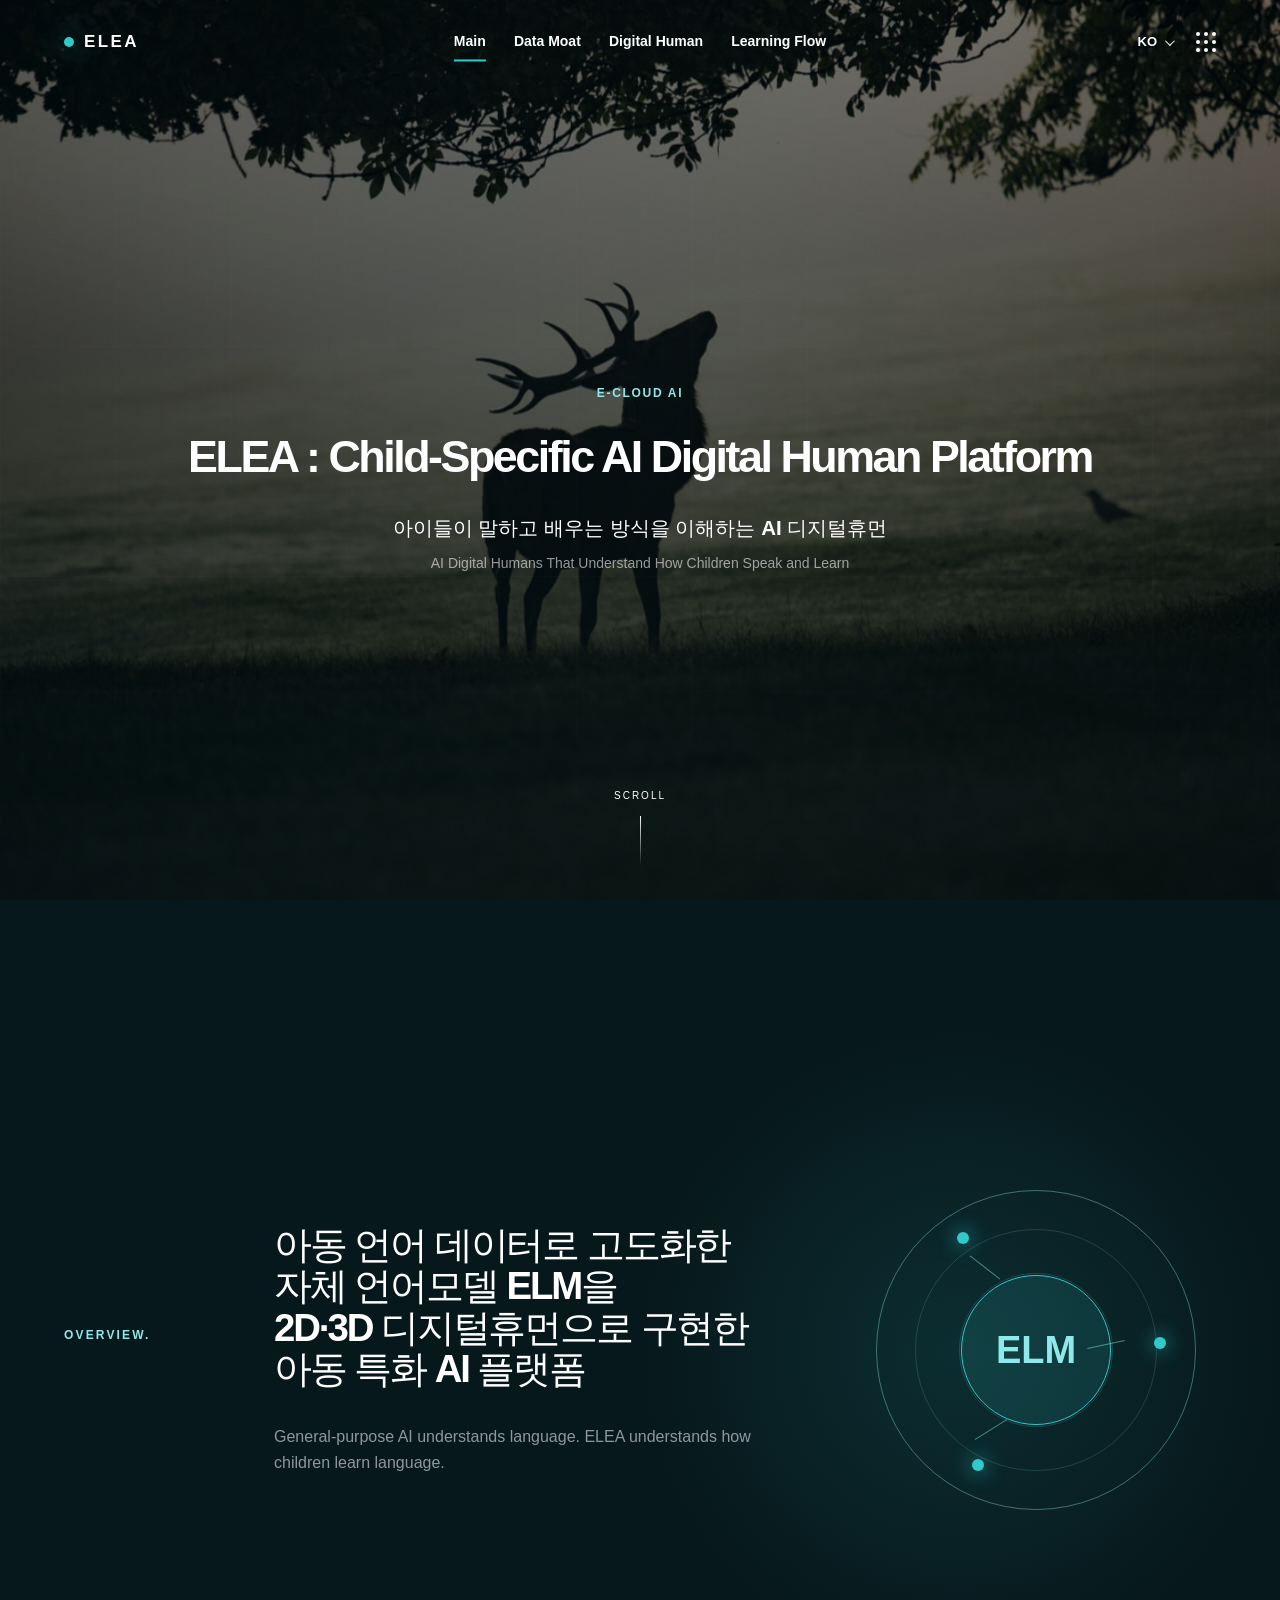
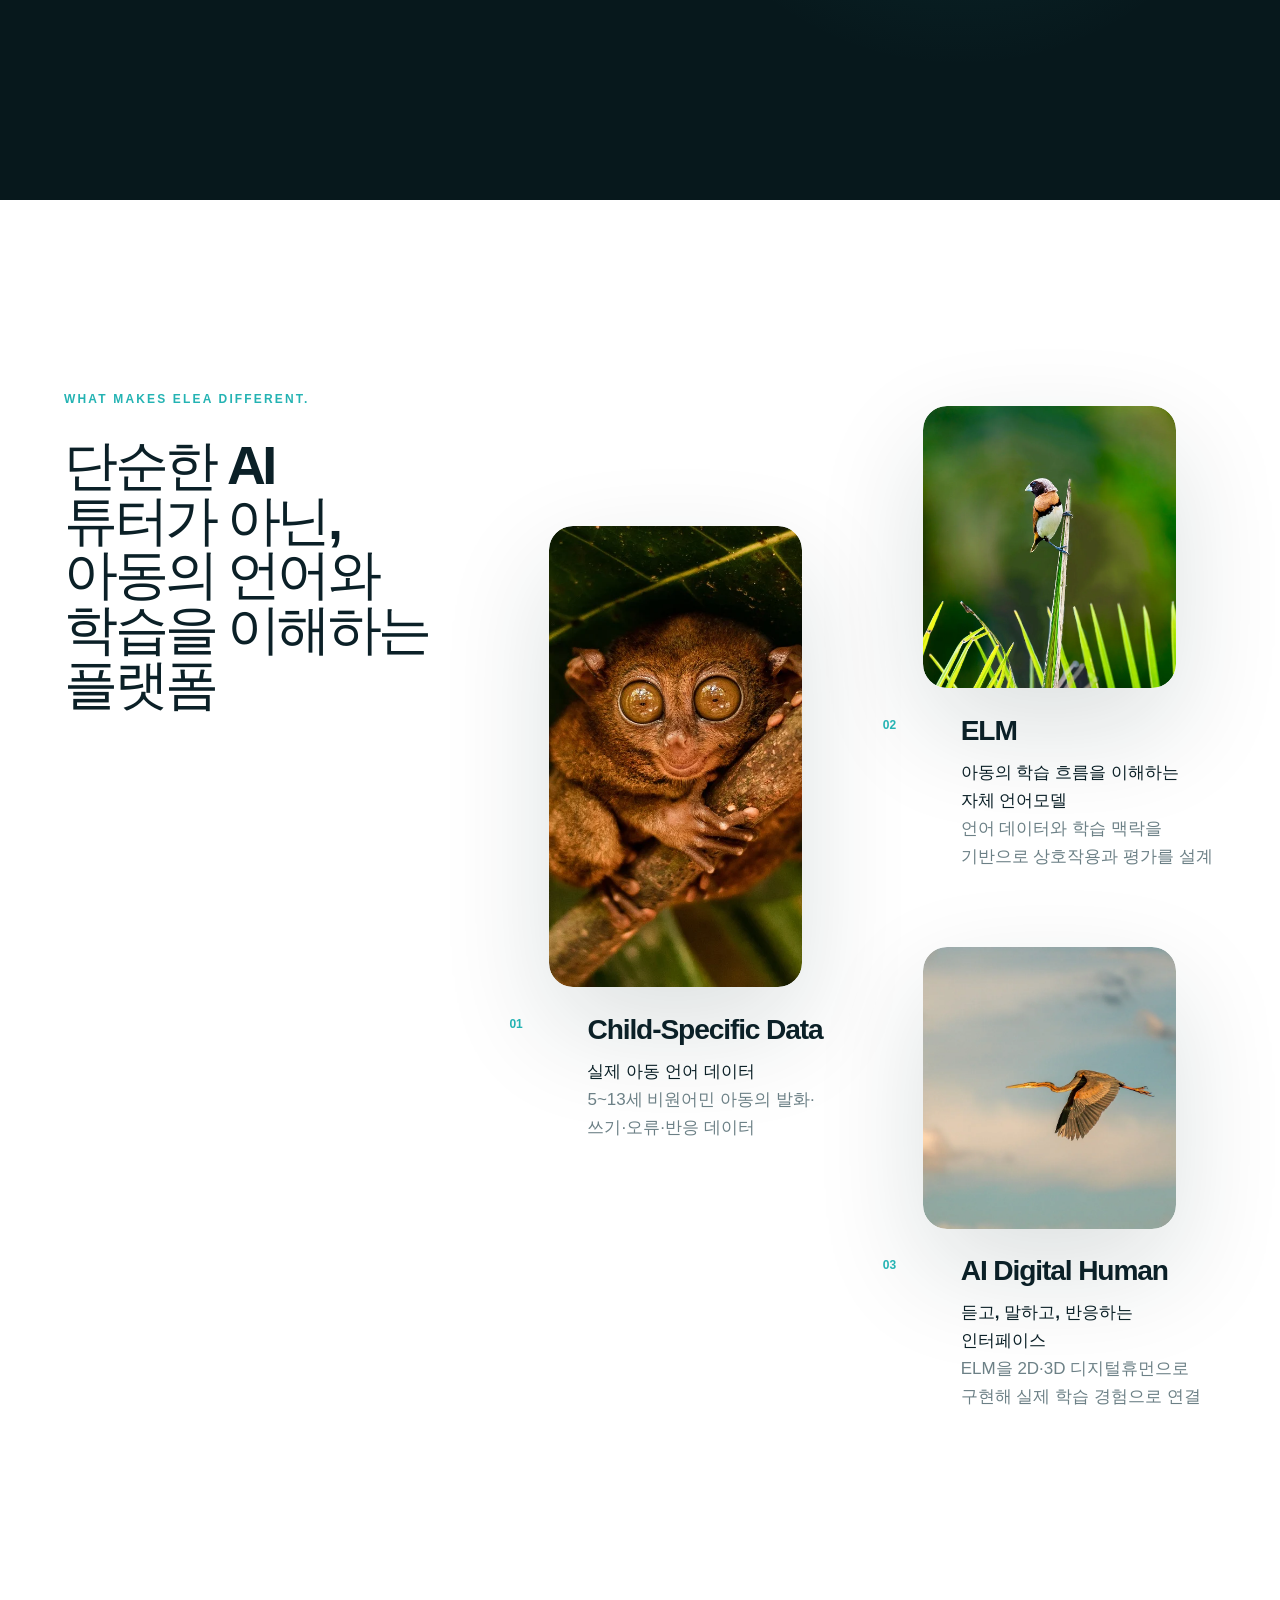
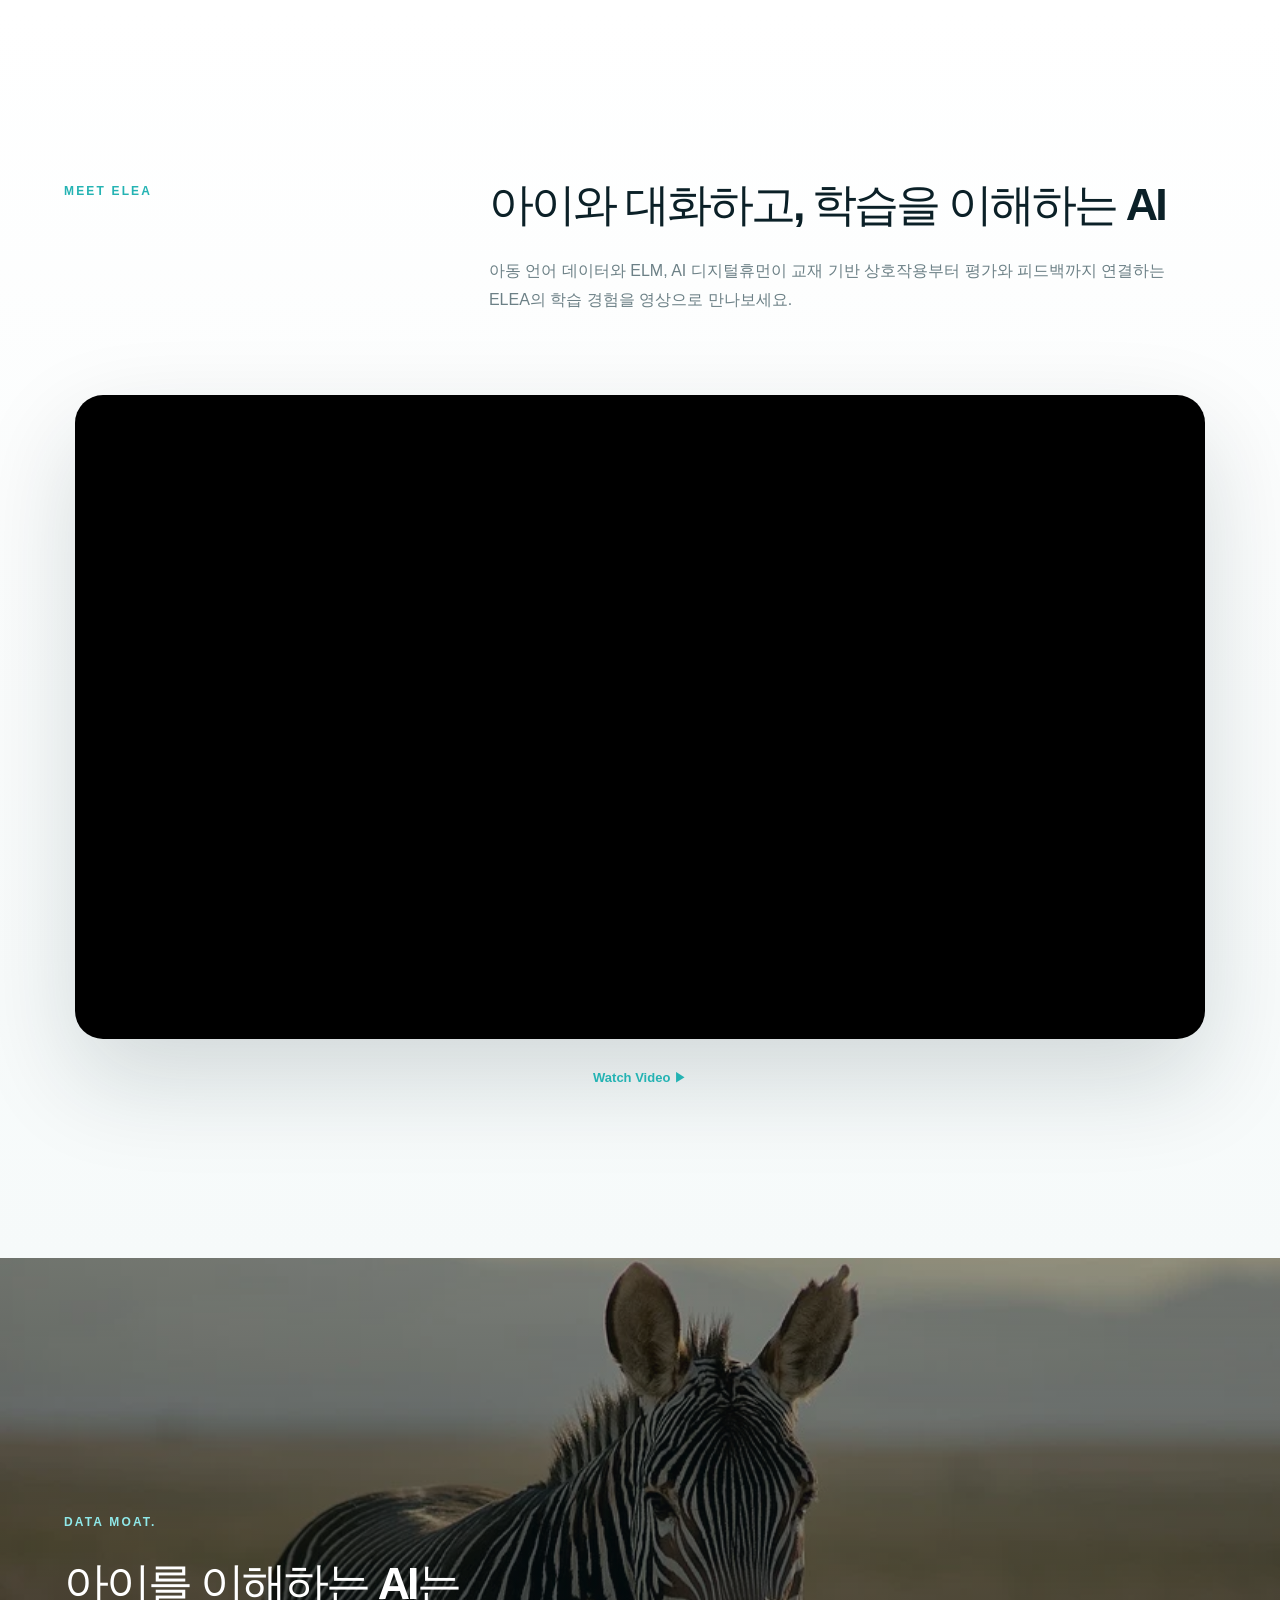
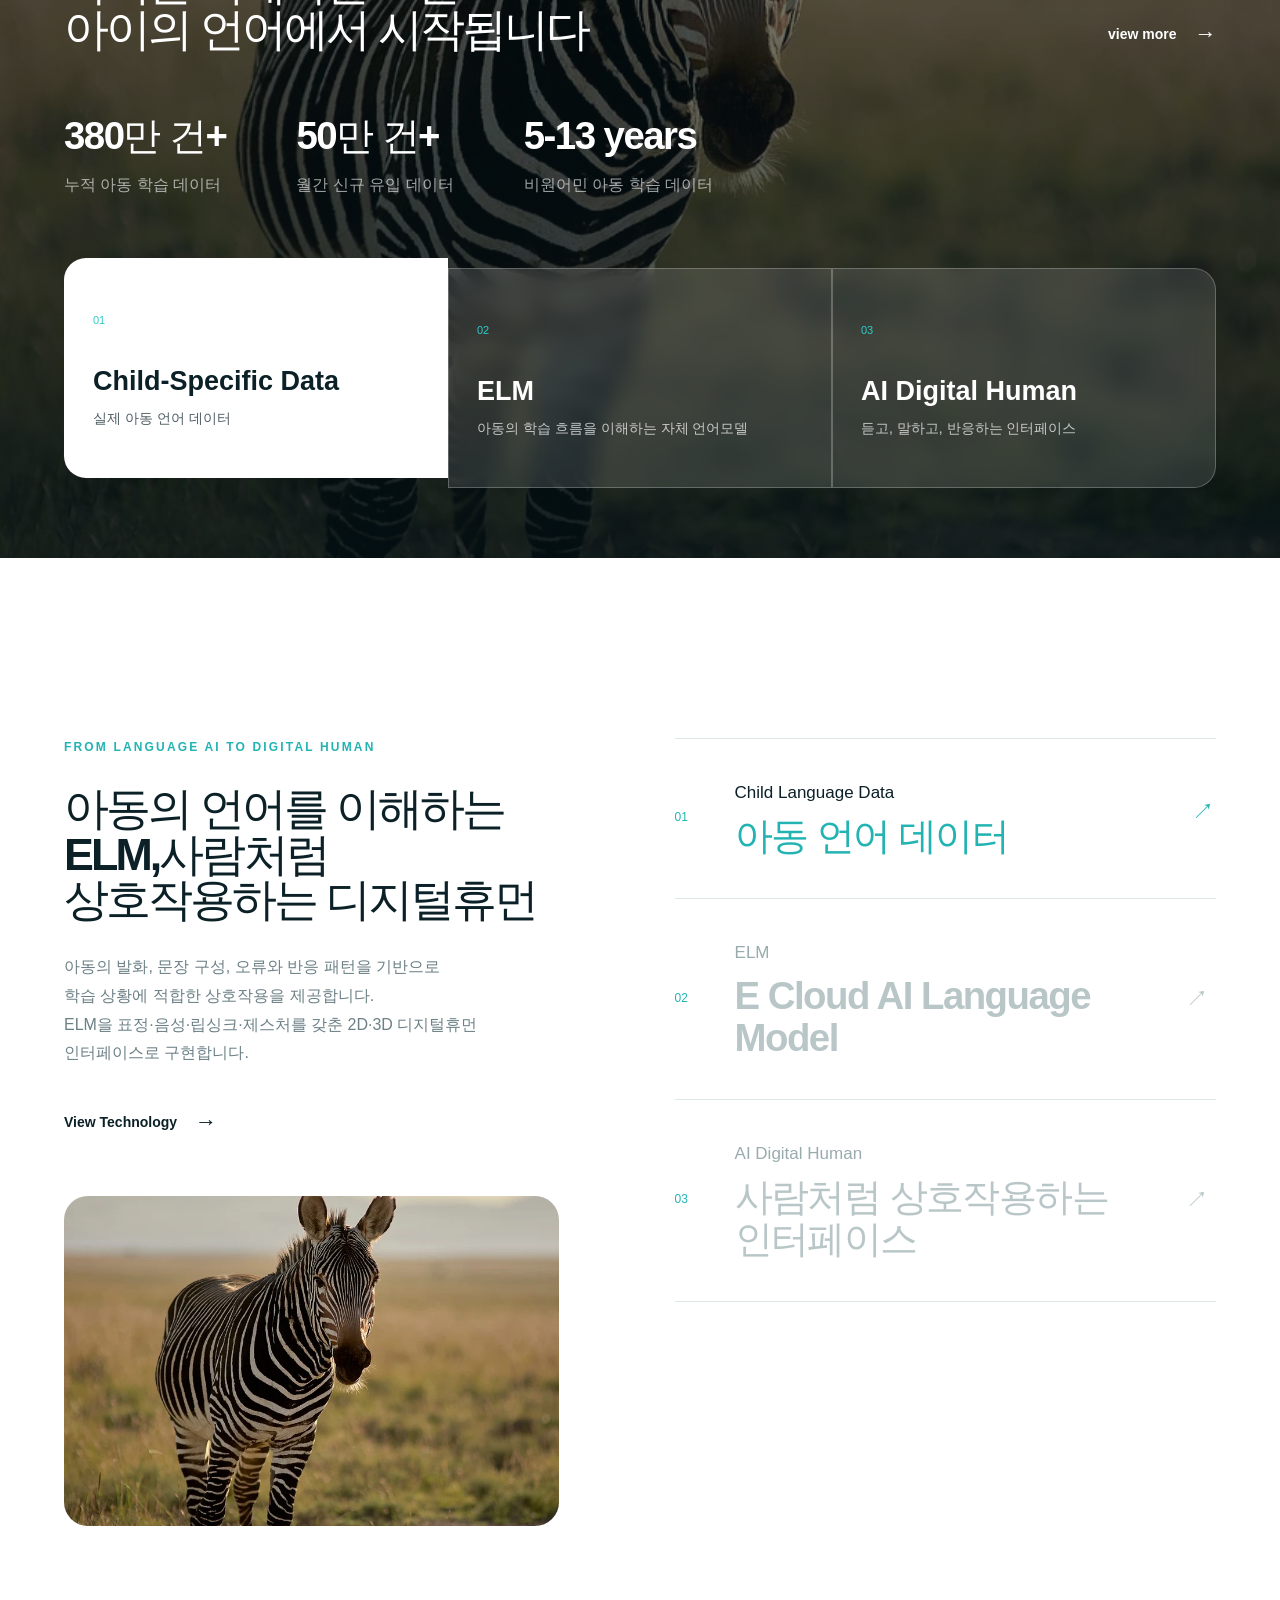
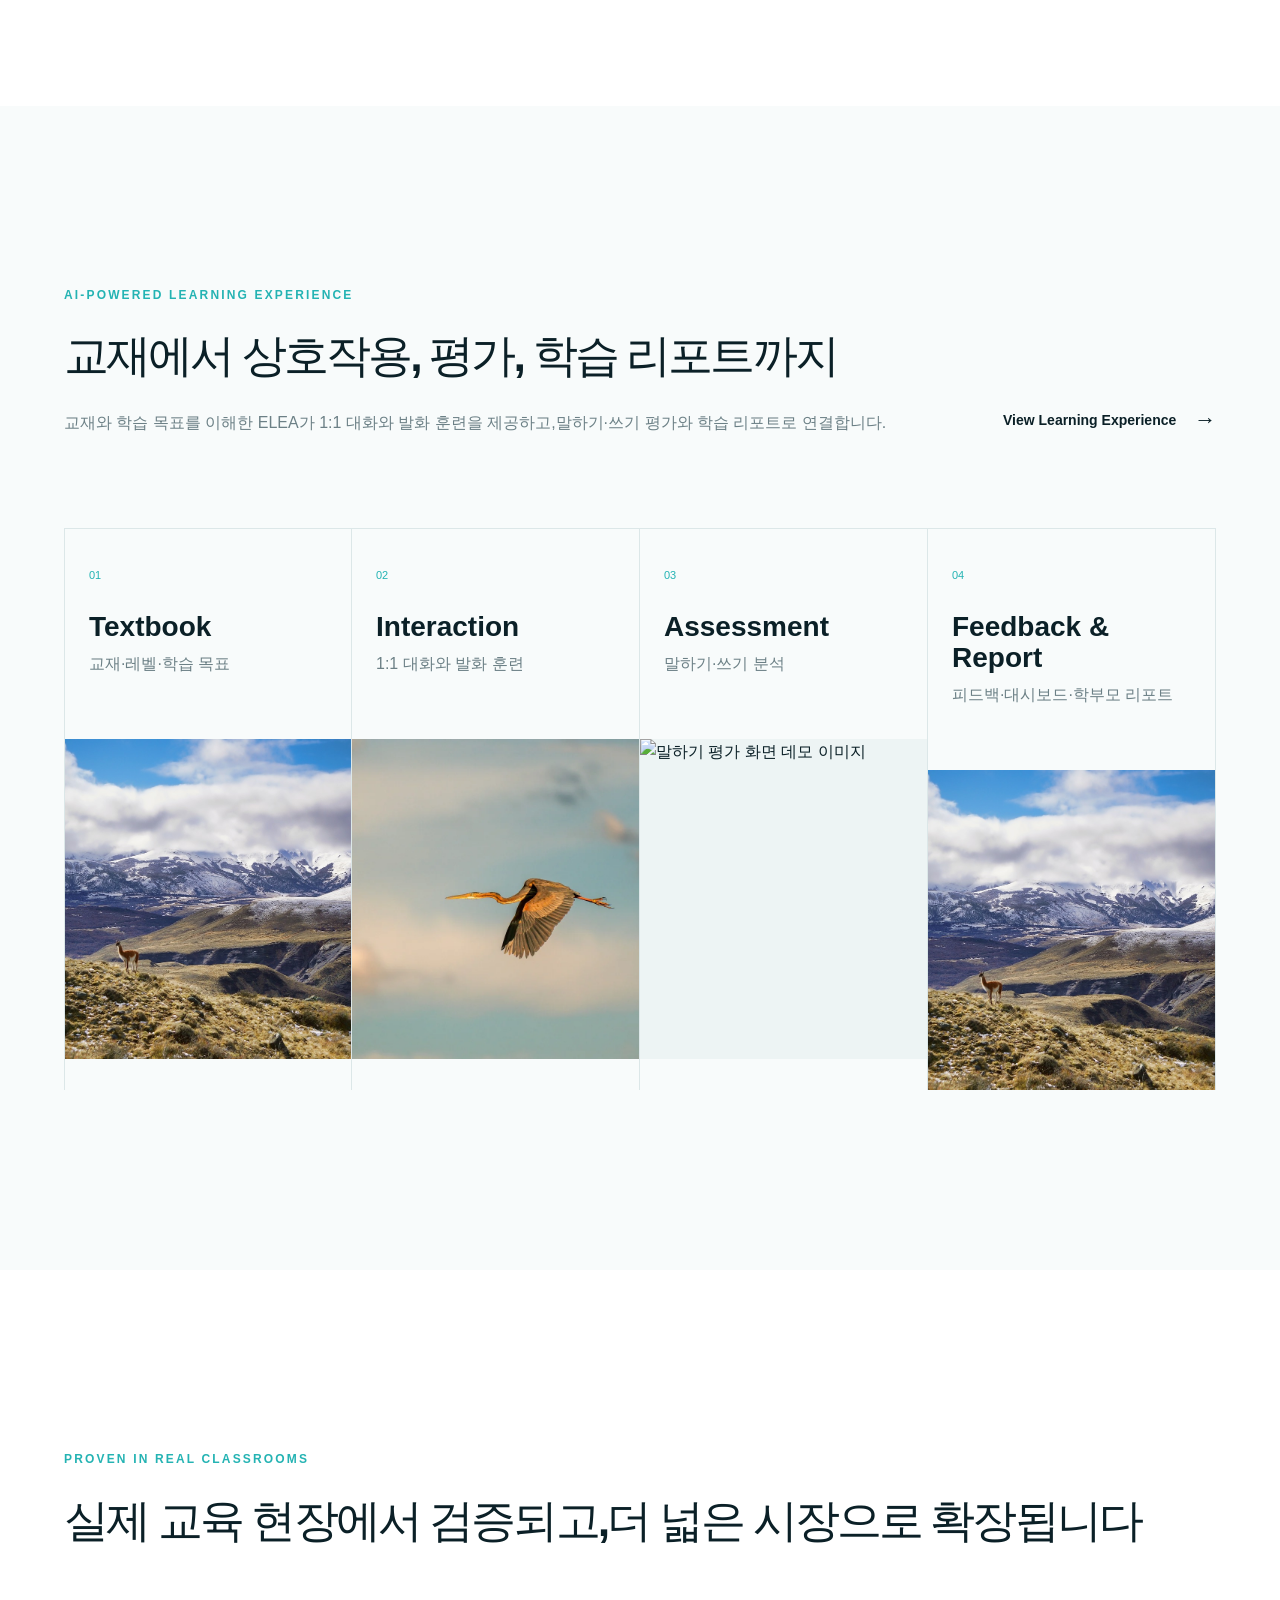
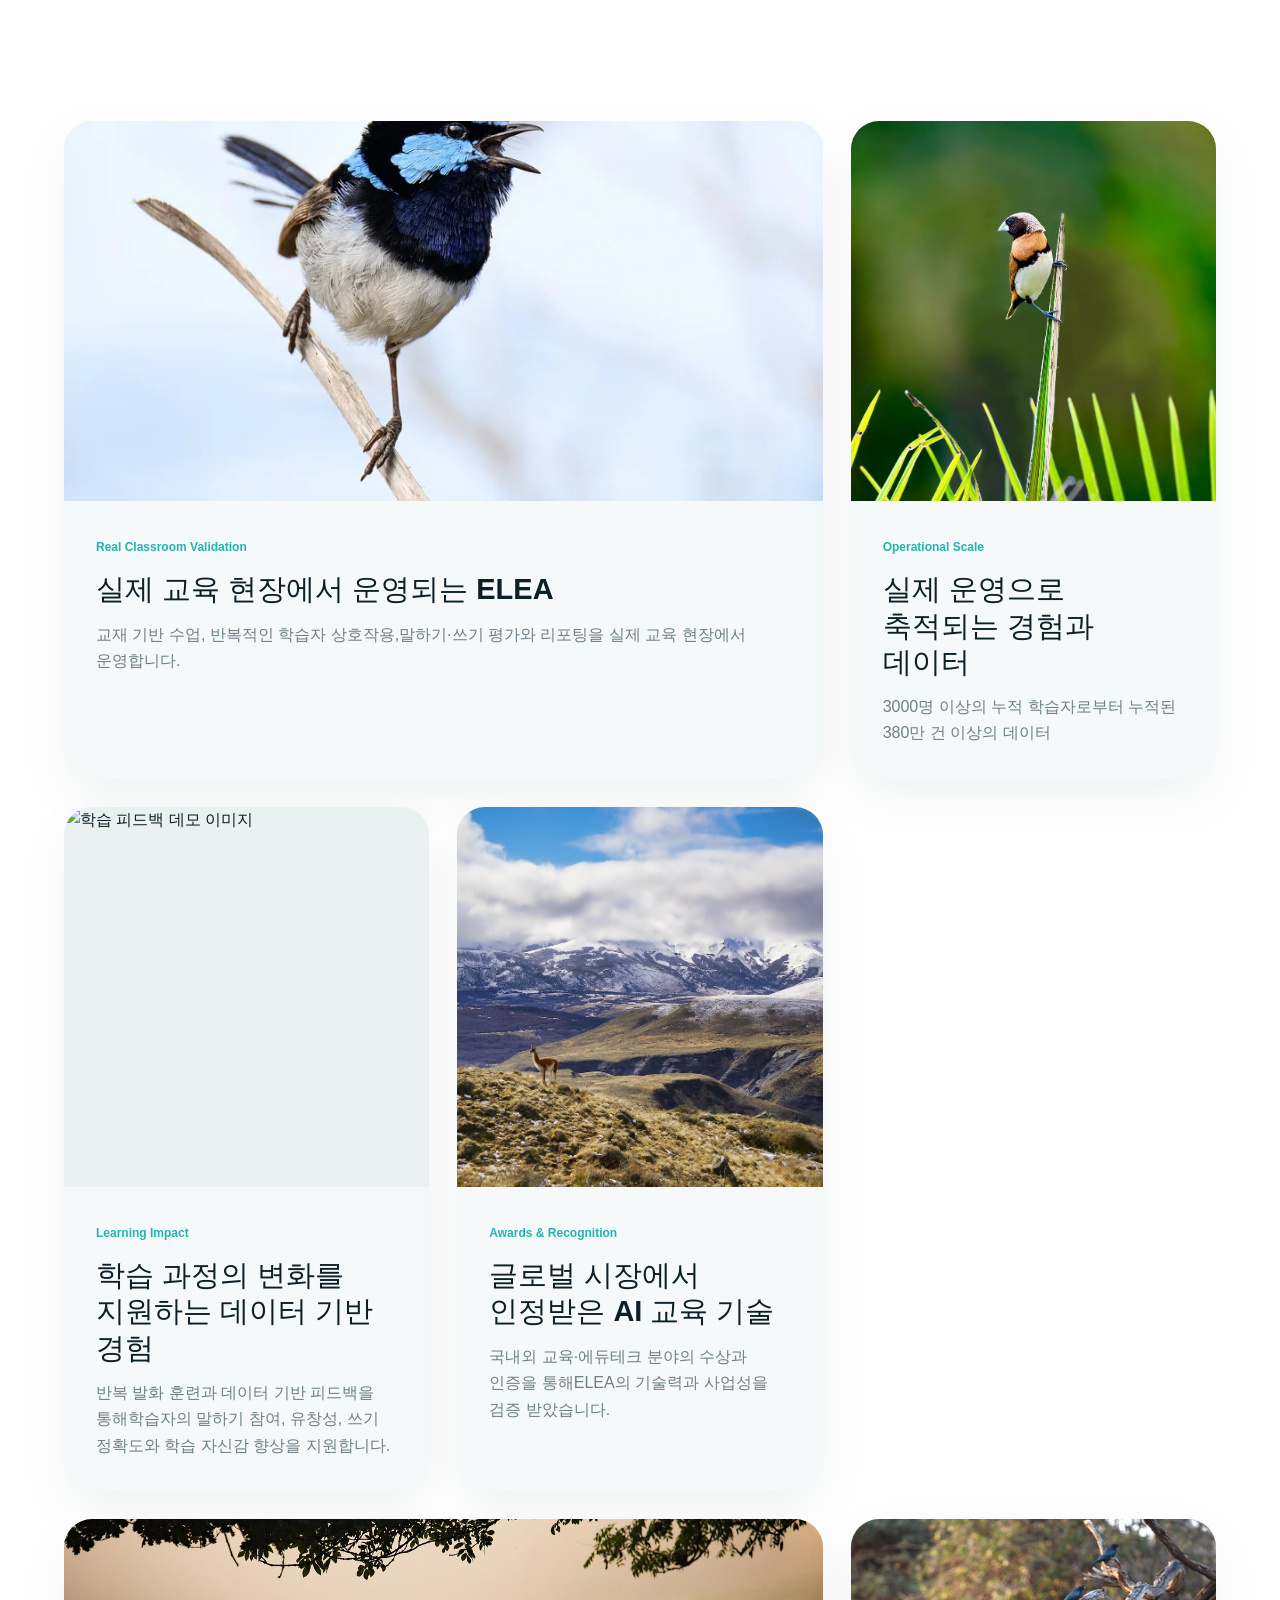
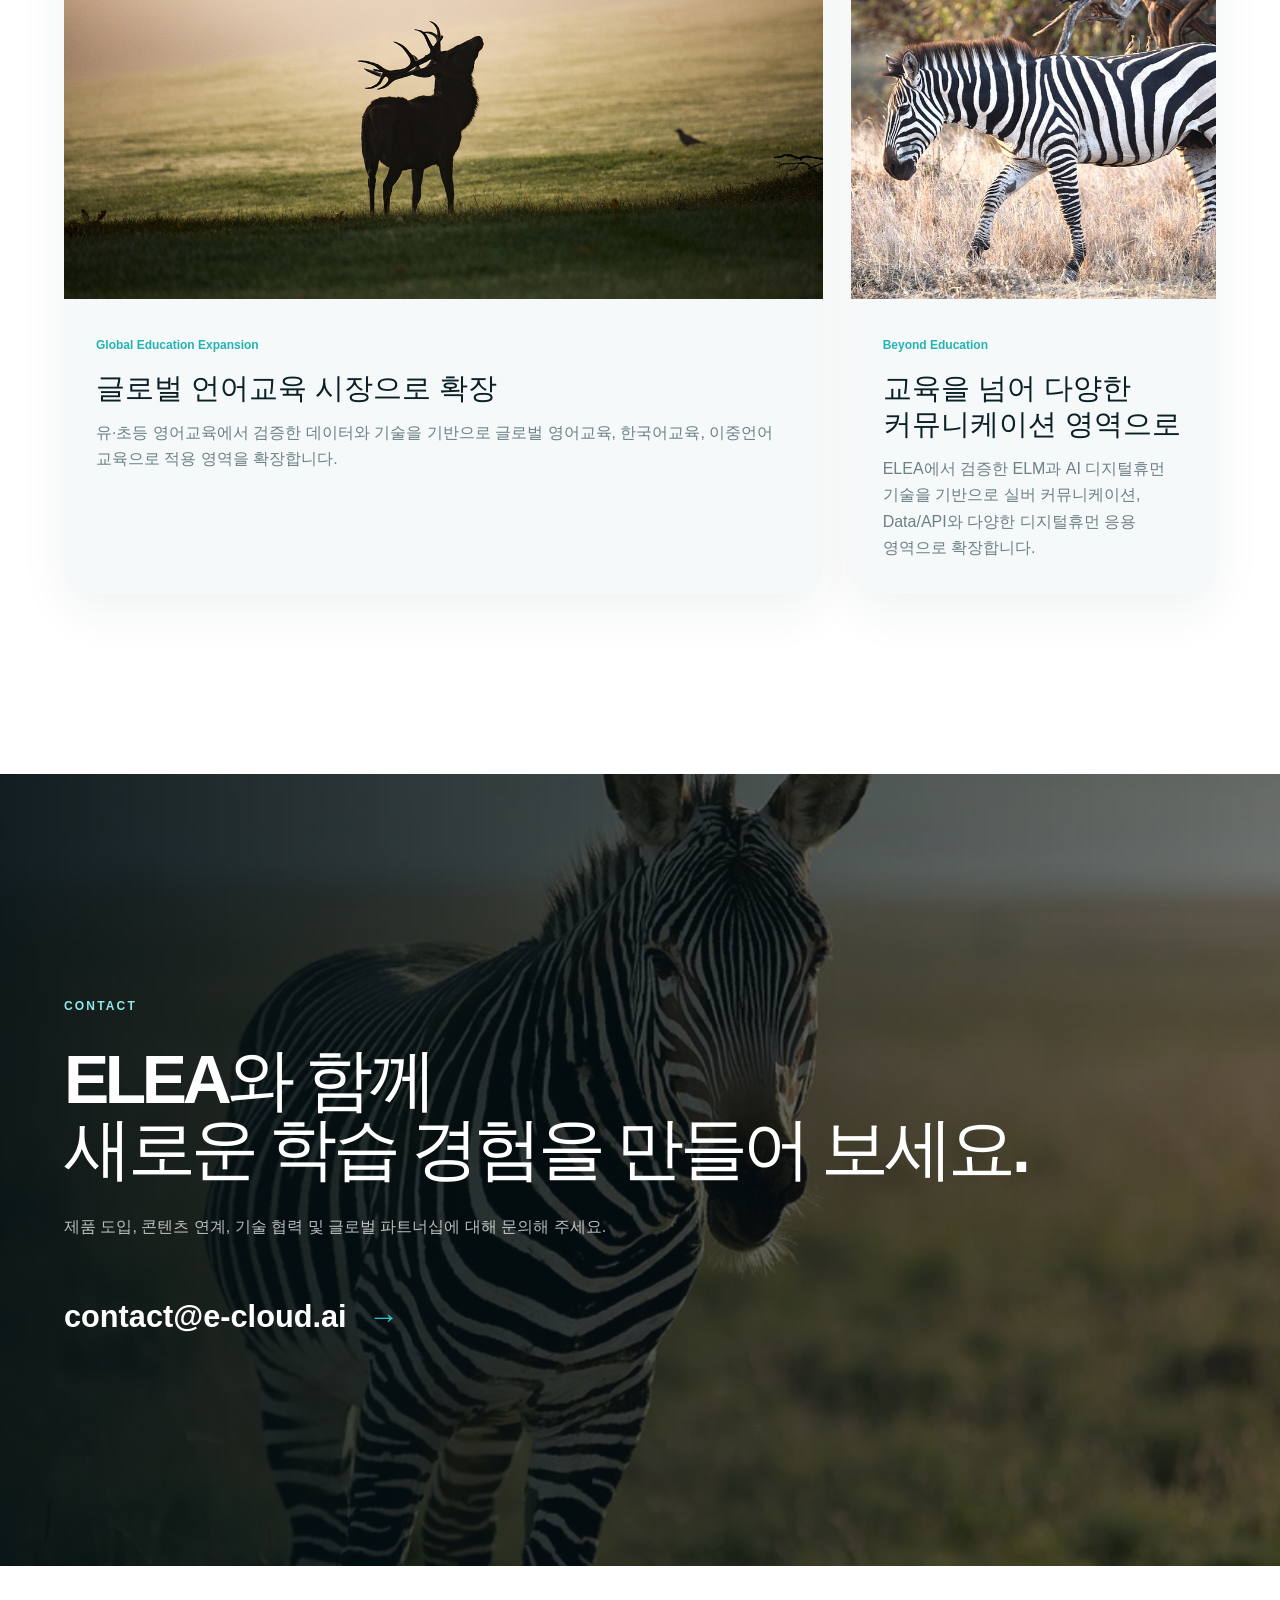
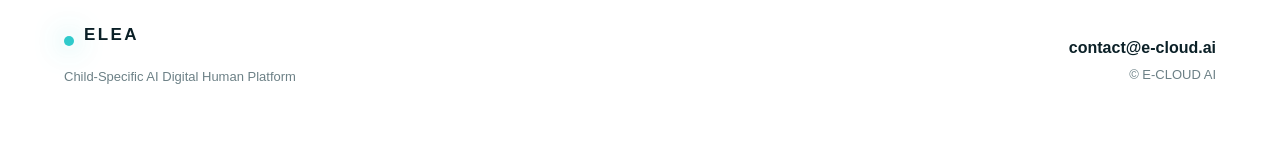
==== commit 3029139f: "Add files via upload" ====
--- a/index.html
+++ b/index.html
@@ -5,19 +5,16 @@
 <title>ELEA | E-Cloud AI</title><link rel="stylesheet" href="assets/css/style.css">
 </head><body class="page-home">
 <a class="skip-link" href="#main">본문 바로가기</a>
-<div class="page-loader" aria-hidden="true"><div class="loader-mark"><span></span><b>ELEA</b></div></div>
+
 <div class="scroll-progress" aria-hidden="true"><span></span></div>
 <header class="site-header" data-header>
   <div class="header-inner">
     <a class="brand" href="index.html" aria-label="ELEA 메인"><span class="brand-dot"></span><strong>ELEA</strong></a>
     <nav class="gnb" aria-label="주요 메뉴">
-      <a href="index.html#main-visual">Main</a>
+      <a href="index.html">Main</a>
       <a href="data-moat.html">Data Moat</a>
-      <a href="technology.html#digital-human">Digital Human</a>
-      <a href="technology.html#language-ai">Language AI</a>
+      <a href="technology.html">Digital Human</a>
       <a href="learning-experience.html">Learning Flow</a>
-      <a href="index.html#impact">Impact</a>
-      <a href="index.html#contact">Contact</a>
     </nav>
     <div class="header-tools">
       <div class="language-select">
@@ -35,13 +32,10 @@
 <div class="all-menu-panel" aria-hidden="true">
   <div class="all-menu-top"><a class="brand brand--light" href="index.html"><span class="brand-dot"></span><strong>ELEA</strong></a><button class="all-menu-close" type="button" aria-label="전체 메뉴 닫기">×</button></div>
   <nav class="all-menu-nav" aria-label="전체 메뉴">
-    <a href="index.html#main-visual"><span>01</span><b>Main</b></a>
+    <a href="index.html"><span>01</span><b>Main</b></a>
     <a href="data-moat.html"><span>02</span><b>Data Moat</b></a>
-    <a href="technology.html#digital-human"><span>03</span><b>Digital Human</b></a>
-    <a href="technology.html#language-ai"><span>04</span><b>Language AI</b></a>
-    <a href="learning-experience.html"><span>05</span><b>Learning Flow</b></a>
-    <a href="index.html#impact"><span>06</span><b>Impact</b></a>
-    <a href="index.html#contact"><span>07</span><b>Contact</b></a>
+    <a href="technology.html"><span>03</span><b>Digital Human</b></a>
+    <a href="learning-experience.html"><span>04</span><b>Learning Flow</b></a>
   </nav>
 </div>
 <main id="main">
--- a/assets/css/style.css
+++ b/assets/css/style.css
@@ -5,13 +5,13 @@
   --paper:#fff;--mist:#f4f8f8;--dark:#07181c;--dark-2:#0d252b;
   --gutter:120px;--header-h:96px;--radius:24px;--ease:cubic-bezier(.22,1,.36,1)
 }
-*{box-sizing:border-box}html{scroll-behavior:smooth;background:var(--dark)}body{margin:0;color:var(--ink);background:var(--paper);font-family:Arial,"Noto Sans KR","Malgun Gothic",sans-serif;font-size:16px;line-height:1.65;word-break:keep-all;-webkit-font-smoothing:antialiased}body.is-lock{overflow:hidden}img{display:block;max-width:100%}button,a{font:inherit;color:inherit}a{text-decoration:none}button{border:0;background:none;padding:0;cursor:pointer}.no-js .page-loader{display:none}.skip-link{position:fixed;left:16px;top:-80px;z-index:9999;padding:12px 18px;background:#fff;color:#111}.skip-link:focus{top:16px}.shell{width:calc(100% - (var(--gutter) * 2));max-width:1680px;margin-inline:auto}.section-dark{color:#fff;background:var(--dark)}.section-light{background:#fff}.page-loader{position:fixed;inset:0;z-index:9998;background:var(--dark);display:grid;place-items:center;transition:transform .9s var(--ease)}.page-loader.is-hidden{transform:translateY(-100%)}.loader-mark{display:flex;align-items:center;gap:12px;color:#fff;letter-spacing:.08em}.loader-mark span,.brand-dot{width:10px;height:10px;border-radius:50%;background:var(--main);box-shadow:0 0 28px rgba(48,202,203,.8)}.scroll-progress{position:fixed;left:0;top:0;right:0;height:3px;z-index:9997;transform-origin:left}.scroll-progress span{display:block;height:100%;background:var(--main);transform:scaleX(0);transform-origin:left}.site-header{position:fixed;z-index:1000;left:0;top:0;width:100%;height:var(--header-h);color:#fff;transition:background .4s,color .4s,box-shadow .4s,transform .4s}.site-header.is-light,.site-header.is-scrolled{background:rgba(255,255,255,.94);color:var(--ink);box-shadow:0 1px 0 rgba(15,40,46,.08);backdrop-filter:blur(14px)}.site-header.is-hidden{transform:translateY(-100%)}.header-inner{height:100%;display:flex;align-items:center;padding-inline:var(--gutter);position:relative}.brand{display:inline-flex;align-items:center;gap:10px;font-weight:800;letter-spacing:.14em;font-size:17px;white-space:nowrap}.brand--light{color:#fff}.gnb{position:absolute;left:50%;top:50%;transform:translate(-50%,-50%);display:flex;align-items:center;gap:34px;white-space:nowrap}.gnb a{font-size:13px;font-weight:700;position:relative;padding:8px 0}.gnb a:after{content:"";position:absolute;left:0;right:100%;bottom:0;height:2px;background:var(--main);transition:right .35s var(--ease)}.gnb a:hover:after,.gnb a.is-active:after{right:0}.header-tools{margin-left:auto;display:flex;align-items:center;gap:24px}.language-select{position:relative}.language-current{display:flex;align-items:center;gap:8px;font-size:13px;font-weight:700}.language-current i{width:7px;height:7px;border-right:1px solid currentColor;border-bottom:1px solid currentColor;transform:rotate(45deg) translateY(-2px);transition:transform .3s}.language-select.is-open .language-current i{transform:rotate(225deg) translate(-1px,-1px)}.language-select .language-list{position:absolute;right:-18px;top:38px;width:96px;padding:8px;border-radius:14px;background:#fff;color:var(--ink);box-shadow:0 18px 44px rgba(14,42,48,.16);opacity:0;visibility:hidden;transform:translateY(-8px);transition:.3s var(--ease)}.language-select.is-open .language-list{opacity:1;visibility:visible;transform:none}.language-select .language-list a,.language-select .language-list button{display:block;width:100%;padding:9px 12px;border-radius:9px;text-align:center;font-size:13px}.language-select .language-list .is-active{color:var(--main-dark);background:#eefafa}.grid-menu{display:grid;grid-template-columns:repeat(3,4px);gap:4px}.grid-menu i{width:4px;height:4px;border-radius:50%;background:currentColor}.mobile-toggle{display:none;width:32px;height:24px;position:relative}.mobile-toggle span{position:absolute;left:0;width:100%;height:2px;background:currentColor;transition:.3s}.mobile-toggle span:first-child{top:7px}.mobile-toggle span:last-child{bottom:7px}.all-menu-panel{position:fixed;inset:0;z-index:1200;background:var(--dark);color:#fff;padding:36px var(--gutter);transform:translateY(-100%);transition:transform .8s var(--ease);overflow:auto}.all-menu-panel.is-open{transform:none}.all-menu-top{display:flex;justify-content:space-between;align-items:center}.all-menu-close{font-size:50px;line-height:1;color:#fff}.all-menu-nav{margin-top:9vh;border-top:1px solid rgba(255,255,255,.2)}.all-menu-nav a{display:grid;grid-template-columns:90px 1fr;align-items:center;padding:24px 0;border-bottom:1px solid rgba(255,255,255,.13);transition:color .3s,padding .3s}.all-menu-nav a:hover{color:var(--main);padding-left:18px}.all-menu-nav span{font-size:12px;color:var(--main)}.all-menu-nav b{font-size:clamp(34px,4vw,72px);line-height:1.1}.section-label,.kicker{margin:0 0 28px;font-size:12px;font-weight:800;letter-spacing:.14em;text-transform:uppercase;color:var(--main-dark)}.section-dark .section-label,.section-dark .kicker{color:var(--main-light)}.display-title,.sub-title,.overview-title,.hero-title{margin:0;font-weight:800;letter-spacing:-.055em;line-height:1.08}.display-title{font-size:clamp(42px,4.2vw,76px)}.body-copy{margin:30px 0 0;color:var(--muted);font-size:18px;line-height:1.9}.body-copy--light{color:rgba(255,255,255,.72)}.text-link{display:inline-flex;align-items:center;gap:18px;margin-top:36px;font-weight:800;font-size:14px;text-transform:none}.text-link i{font-style:normal;font-size:22px;transition:transform .3s}.text-link:hover i{transform:translateX(8px)}.text-link--light{color:#fff}.reveal-up{opacity:0;transform:translateY(55px);transition:opacity .9s var(--ease),transform .9s var(--ease)}.reveal-up.is-inview{opacity:1;transform:none}.reveal-scale{opacity:0;transform:scale(.86);transition:opacity 1s var(--ease),transform 1.1s var(--ease)}.reveal-scale.is-inview{opacity:1;transform:none}.image-reveal{position:relative;overflow:hidden}.image-reveal:after{content:"";position:absolute;inset:0;background:var(--main);transform-origin:right;transition:transform 1.1s var(--ease)}.image-reveal.is-inview:after{transform:scaleX(0)}.image-reveal img{width:100%;height:100%;object-fit:cover}.split-lines .line{overflow:hidden}.split-lines .line-inner{display:block;transform:translateY(110%);transition:transform 1s var(--ease)}.split-lines.is-inview .line-inner{transform:none}.tilt{transform-style:preserve-3d;will-change:transform}.magnetic{will-change:transform}
+*{box-sizing:border-box}html{scroll-behavior:smooth;background:var(--dark)}body{margin:0;color:var(--ink);background:var(--paper);font-family:Arial,"Noto Sans KR","Malgun Gothic",sans-serif;font-size:16px;line-height:1.65;word-break:keep-all;-webkit-font-smoothing:antialiased}body.is-lock{overflow:hidden}img{display:block;max-width:100%}button,a{font:inherit;color:inherit}a{text-decoration:none}button{border:0;background:none;padding:0;cursor:pointer}.no-js .page-loader{display:none}.skip-link{position:fixed;left:16px;top:-80px;z-index:9999;padding:12px 18px;background:#fff;color:#111}.skip-link:focus{top:16px}.shell{width:calc(100% - (var(--gutter) * 2));max-width:1680px;margin-inline:auto}.section-dark{color:#fff;background:var(--dark)}.section-light{background:#fff}.page-loader{position:fixed;inset:0;z-index:9998;background:var(--dark);display:grid;place-items:center;transition:transform .9s var(--ease)}.page-loader.is-hidden{transform:translateY(-100%)}.loader-mark{display:flex;align-items:center;gap:12px;color:#fff;letter-spacing:.08em}.loader-mark span,.brand-dot{width:10px;height:10px;border-radius:50%;background:var(--main);box-shadow:0 0 28px rgba(48,202,203,.8)}.scroll-progress{position:fixed;left:0;top:0;right:0;height:3px;z-index:9997;transform-origin:left}.scroll-progress span{display:block;height:100%;background:var(--main);transform:scaleX(0);transform-origin:left}.site-header{position:fixed;z-index:1000;left:0;top:0;width:100%;height:var(--header-h);color:#fff;transition:background .4s,color .4s,box-shadow .4s,transform .4s}.site-header.is-light,.site-header.is-scrolled{background:rgba(255,255,255,.94);color:var(--ink);box-shadow:0 1px 0 rgba(15,40,46,.08);backdrop-filter:blur(14px)}.site-header.is-hidden{transform:translateY(-100%)}.header-inner{height:100%;display:flex;align-items:center;padding-inline:var(--gutter);position:relative}.brand{display:inline-flex;align-items:center;gap:10px;font-weight:800;letter-spacing:.14em;font-size:17px;white-space:nowrap}.brand--light{color:#fff}.gnb{position:absolute;left:50%;top:50%;transform:translate(-50%,-50%);display:flex;align-items:center;gap:34px;white-space:nowrap}.gnb a{font-size:13px;font-weight:700;position:relative;padding:8px 0}.gnb a:after{content:"";position:absolute;left:0;right:100%;bottom:0;height:2px;background:var(--main);transition:right .35s var(--ease)}.gnb a:hover:after,.gnb a.is-active:after{right:0}.header-tools{margin-left:auto;display:flex;align-items:center;gap:24px}.language-select{position:relative}.language-current{display:flex;align-items:center;gap:8px;font-size:13px;font-weight:700}.language-current i{width:7px;height:7px;border-right:1px solid currentColor;border-bottom:1px solid currentColor;transform:rotate(45deg) translateY(-2px);transition:transform .3s}.language-select.is-open .language-current i{transform:rotate(225deg) translate(-1px,-1px)}.language-select .language-list{position:absolute;right:-18px;top:38px;width:96px;padding:8px;border-radius:14px;background:#fff;color:var(--ink);box-shadow:0 18px 44px rgba(14,42,48,.16);opacity:0;visibility:hidden;transform:translateY(-8px);transition:.3s var(--ease)}.language-select.is-open .language-list{opacity:1;visibility:visible;transform:none}.language-select .language-list a,.language-select .language-list button{display:block;width:100%;padding:9px 12px;border-radius:9px;text-align:center;font-size:13px}.language-select .language-list .is-active{color:var(--main-dark);background:#eefafa}.grid-menu{display:grid;grid-template-columns:repeat(3,4px);gap:4px}.grid-menu i{width:4px;height:4px;border-radius:50%;background:currentColor}.mobile-toggle{display:none;width:32px;height:24px;position:relative}.mobile-toggle span{position:absolute;left:0;width:100%;height:2px;background:currentColor;transition:.3s}.mobile-toggle span:first-child{top:7px}.mobile-toggle span:last-child{bottom:7px}.all-menu-panel{position:fixed;inset:0;z-index:1200;background:var(--dark);color:#fff;padding:36px var(--gutter);transform:translateY(-100%);transition:transform .8s var(--ease);overflow:auto}.all-menu-panel.is-open{transform:none}.all-menu-top{display:flex;justify-content:space-between;align-items:center}.all-menu-close{font-size:50px;line-height:1;color:#fff}.all-menu-nav{margin-top:9vh;border-top:1px solid rgba(255,255,255,.2)}.all-menu-nav a{display:grid;grid-template-columns:90px 1fr;align-items:center;padding:24px 0;border-bottom:1px solid rgba(255,255,255,.13);transition:color .3s,padding .3s}.all-menu-nav a:hover{color:var(--main);padding-left:18px}.all-menu-nav span{font-size:12px;color:var(--main)}.all-menu-nav b{font-size:clamp(34px,4vw,72px);line-height:1.1}.section-label,.kicker{margin:0 0 28px;font-size:12px;font-weight:800;letter-spacing:.14em;text-transform:uppercase;color:var(--main-dark)}.section-dark .section-label,.section-dark .kicker{color:var(--main-light)}.display-title,.sub-title,.overview-title,.hero-title{margin:0;font-weight:800;letter-spacing:-.055em;line-height:1.08}.display-title{font-size:clamp(42px,4.2vw,76px)}.body-copy{margin:30px 0 0;color:var(--muted);font-size:18px;line-height:1.9}.body-copy--light{color:rgba(255,255,255,.72)}.text-link{display:inline-flex;align-items:center;gap:18px;margin-top:36px;font-weight:800;font-size:14px;text-transform:none}.text-link i{font-style:normal;font-size:22px;transition:transform .3s}.text-link:hover i{transform:translateX(8px)}.text-link--light{color:#fff}.reveal-up{opacity:0;transform:translateY(55px);transition:opacity .9s var(--ease),transform .9s var(--ease)}.reveal-up.is-inview{opacity:1;transform:none}.reveal-scale{opacity:0;transform:scale(.86);transition:opacity 1s var(--ease),transform 1.1s var(--ease)}.reveal-scale.is-inview{opacity:1;transform:none}.image-reveal{position:relative;overflow:hidden}.image-reveal:after{content:"";position:absolute;inset:0;background:rgba(48,202,203,0.6);transform-origin:right;transition:transform 1.1s var(--ease)}.image-reveal.is-inview:after{transform:scaleX(0)}.image-reveal img{width:100%;height:100%;object-fit:cover}.split-lines .line{overflow:hidden}.split-lines .line-inner{display:block;transform:translateY(110%);transition:transform 1s var(--ease)}.split-lines.is-inview .line-inner{transform:none}.tilt{transform-style:preserve-3d;will-change:transform}.magnetic{will-change:transform}
 /* hero */
-.hero{height:100svh;min-height:760px;position:relative;overflow:hidden}.hero-media,.hero-media img,.hero-overlay,.hero-grid{position:absolute;inset:0;width:100%;height:100%}.hero-media img{object-fit:cover;filter:saturate(.72) contrast(1.04)}.hero-overlay{background:linear-gradient(180deg,rgba(2,14,18,.48),rgba(2,14,18,.78)),linear-gradient(90deg,rgba(3,18,23,.24),rgba(3,18,23,.04))}.hero-grid{opacity:.18;background-image:linear-gradient(rgba(255,255,255,.08) 1px,transparent 1px),linear-gradient(90deg,rgba(255,255,255,.08) 1px,transparent 1px);background-size:9vw 9vw;mask-image:linear-gradient(to bottom,transparent,black 35%,black 70%,transparent)}.hero-copy{position:relative;z-index:2;height:100%;display:flex;flex-direction:column;justify-content:center;align-items:center;text-align:center;padding-top:60px}.hero-title{max-width:1300px;font-size:clamp(42px,4.5vw,76px)}.hero-sub{margin:30px 0 0;font-size:clamp(19px,1.6vw,28px);font-weight:700}.hero-sub-eng{margin:8px 0 0;color:rgba(255,255,255,.58);font-size:14px}.scroll-cue{position:absolute;z-index:3;left:50%;bottom:34px;transform:translateX(-50%);display:flex;flex-direction:column;align-items:center;gap:12px;font-size:10px;letter-spacing:.2em}.scroll-cue i{display:block;width:1px;height:50px;background:linear-gradient(#fff,transparent);animation:scrollCue 1.8s infinite}@keyframes scrollCue{0%{transform:scaleY(0);transform-origin:top}50%{transform:scaleY(1);transform-origin:top}51%{transform-origin:bottom}100%{transform:scaleY(0);transform-origin:bottom}}
+.hero{height:100svh;min-height:760px;position:relative;overflow:hidden}.hero-media,.hero-media img,.hero-overlay,.hero-grid{position:absolute;inset:0;width:100%;height:100%}.hero-media img{object-fit:cover;filter:saturate(.72) contrast(1.04)}.hero-overlay{background:linear-gradient(180deg,rgba(2,14,18,.48),rgba(2,14,18,.78)),linear-gradient(90deg,rgba(3,18,23,.24),rgba(3,18,23,.04))}.hero-grid{opacity:.18;background-image:linear-gradient(rgba(255,255,255,.08) 1px,transparent 1px),linear-gradient(90deg,rgba(255,255,255,.08) 1px,transparent 1px);background-size:9vw 9vw;mask-image:linear-gradient(to bottom,transparent,black 35%,black 70%,transparent)}.hero-copy{position:relative;z-index:2;height:100%;display:flex;flex-direction:column;justify-content:center;align-items:center;text-align:center;padding-top:60px}.hero-title{max-width:1300px;font-size:clamp(28px,3.5vw,50px)}.hero-sub{margin:30px 0 0;font-size:clamp(19px,1.6vw,28px);font-weight:700}.hero-sub-eng{margin:8px 0 0;color:rgba(255,255,255,.58);font-size:14px}.scroll-cue{position:absolute;z-index:3;left:50%;bottom:34px;transform:translateX(-50%);display:flex;flex-direction:column;align-items:center;gap:12px;font-size:10px;letter-spacing:.2em}.scroll-cue i{display:block;width:1px;height:50px;background:linear-gradient(#fff,transparent);animation:scrollCue 1.8s infinite}@keyframes scrollCue{0%{transform:scaleY(0);transform-origin:top}50%{transform:scaleY(1);transform-origin:top}51%{transform-origin:bottom}100%{transform:scaleY(0);transform-origin:bottom}}
 /* overview */
-.overview{min-height:100svh;display:flex;align-items:center;position:relative;overflow:hidden;background:radial-gradient(circle at 75% 50%,rgba(48,202,203,.12),transparent 30%),var(--dark)}.overview-layout{display:grid;grid-template-columns:180px 1fr 430px;gap:70px;align-items:center}.overview-title{font-size:clamp(36px,3.5vw,60px)}.overview-eng{margin:34px 0 0;color:rgba(255,255,255,.55);max-width:650px}.overview-orbit{width:390px;aspect-ratio:1;position:relative;border:1px solid rgba(143,232,233,.4);border-radius:50%;display:grid;place-items:center}.overview-orbit:before,.overview-orbit:after{content:"";position:absolute;border:1px solid rgba(143,232,233,.16);border-radius:50%}.overview-orbit:before{inset:38px}.overview-orbit:after{inset:82px}.orbit-core{width:150px;aspect-ratio:1;border-radius:50%;display:grid;place-items:center;background:rgba(48,202,203,.12);border:1px solid var(--main);font-size:38px;font-weight:800;color:var(--main-light)}.overview-orbit span{position:absolute;width:12px;height:12px;border-radius:50%;background:var(--main);box-shadow:0 0 20px var(--main)}.overview-orbit span:nth-of-type(1){top:13%;left:25%}.overview-orbit span:nth-of-type(2){right:9%;top:46%}.overview-orbit span:nth-of-type(3){bottom:12%;left:30%}.overview-orbit i{position:absolute;width:38px;height:1px;background:var(--main-light);opacity:.5}.overview-orbit i:nth-of-type(1){top:24%;left:28%;transform:rotate(38deg)}.overview-orbit i:nth-of-type(2){right:22%;top:48%;transform:rotate(-12deg)}.overview-orbit i:nth-of-type(3){bottom:25%;left:30%;transform:rotate(-32deg)}
+.overview{min-height:100svh;display:flex;align-items:center;position:relative;overflow:hidden;background:radial-gradient(circle at 75% 50%,rgba(48,202,203,.12),transparent 30%),var(--dark)}.overview-layout{display:grid;grid-template-columns:180px 1fr 430px;gap:70px;align-items:center}.overview-title{font-size:clamp(28px,3vw,48px)}.overview-eng{margin:34px 0 0;color:rgba(255,255,255,.55);max-width:650px}.overview-orbit{width:390px;aspect-ratio:1;position:relative;border:1px solid rgba(143,232,233,.4);border-radius:50%;display:grid;place-items:center}.overview-orbit:before,.overview-orbit:after{content:"";position:absolute;border:1px solid rgba(143,232,233,.16);border-radius:50%}.overview-orbit:before{inset:38px}.overview-orbit:after{inset:82px}.orbit-core{width:150px;aspect-ratio:1;border-radius:50%;display:grid;place-items:center;background:rgba(48,202,203,.12);border:1px solid var(--main);font-size:38px;font-weight:800;color:var(--main-light)}.overview-orbit span{position:absolute;width:12px;height:12px;border-radius:50%;background:var(--main);box-shadow:0 0 20px var(--main)}.overview-orbit span:nth-of-type(1){top:13%;left:25%}.overview-orbit span:nth-of-type(2){right:9%;top:46%}.overview-orbit span:nth-of-type(3){bottom:12%;left:30%}.overview-orbit i{position:absolute;width:38px;height:1px;background:var(--main-light);opacity:.5}.overview-orbit i:nth-of-type(1){top:24%;left:28%;transform:rotate(38deg)}.overview-orbit i:nth-of-type(2){right:22%;top:48%;transform:rotate(-12deg)}.overview-orbit i:nth-of-type(3){bottom:25%;left:30%;transform:rotate(-32deg)}
 /* business */
-.business{padding:180px 0 160px}.business-layout{display:grid;grid-template-columns:minmax(320px,36%) 1fr;gap:8vw;align-items:start}.sticky-heading{position:sticky;top:160px}.business-heading .display-title{font-size:clamp(48px,4.2vw,78px)}.business-list{display:flex;flex-direction:column;gap:150px}.business-item{width:min(760px,92%)}.business-item--right{margin-left:auto}.business-item--left{margin-right:auto}.media-card{height:clamp(430px,38vw,620px);border-radius:32px;background:var(--mist);box-shadow:0 30px 80px rgba(15,44,50,.09)}.media-card img{width:100%;height:100%;object-fit:cover;border-radius:inherit}.business-item:nth-child(3) .media-card img{object-position:center}.business-caption{display:grid;grid-template-columns:60px 1fr;column-gap:18px;margin-top:28px}.business-caption span{font-size:12px;font-weight:800;color:var(--main-dark)}.business-caption h3{margin:0;font-size:clamp(28px,2.5vw,46px);line-height:1.1;letter-spacing:-.04em}.business-caption p{grid-column:2;margin:18px 0 0;color:var(--muted);font-size:17px}.business-caption b{color:var(--ink)}
+.business{padding:180px 0 160px}.business-layout{display:grid;grid-template-columns:minmax(320px,36%) 1fr;gap:8vw;align-items:start}.sticky-heading{position:sticky;top:160px}.business-heading .display-title{font-size:clamp(48px,4.2vw,78px)}.business-list{display:flex;flex-direction:column;gap:150px}.business-item{width:min(760px,92%)}.business-item--right{margin-left:auto}.business-item--left{margin-right:auto}.media-card{height:clamp(430px,38vw,620px);border-radius:32px;background:var(--mist);box-shadow:0 30px 80px rgba(15,44,50,.09)}.media-card img{width:100%;height:100%;object-fit:cover;border-radius:inherit}.business-item:nth-child(3) .media-card img{object-position:center}.business-caption{display:grid;grid-template-columns:60px 1fr;column-gap:18px;margin-top:28px}.business-caption span{font-size:12px;font-weight:800;color:var(--main-dark)}.business-caption h3{margin:0;font-size:clamp(24px,2.2vw,38px);line-height:1.1;letter-spacing:-.04em}.business-caption p{grid-column:2;margin:18px 0 0;color:var(--muted);font-size:17px}.business-caption b{color:var(--ink)}
 /* video */
 .video-story{padding:170px 0;background:linear-gradient(#fff,#f6fafa)}.video-intro{display:grid;grid-template-columns:28% 1fr;gap:8vw;align-items:start;margin-bottom:80px}.youtube-shell{width:min(1130px,calc(100% - 80px));aspect-ratio:1130/644;margin-inline:auto;border-radius:28px;box-shadow:0 40px 100px rgba(10,38,44,.16);background:#000}.youtube-shell iframe{display:block;width:100%;height:100%;border-radius:inherit}.watch-label{text-align:center;margin:28px 0 0;font-size:13px;font-weight:800;color:var(--main-dark)}
 /* service */
@@ -25,19 +25,19 @@
 /* contact */
 .contact{min-height:88svh;position:relative;display:flex;align-items:center;overflow:hidden}.contact-media,.contact-media img,.contact-overlay{position:absolute;inset:0;width:100%;height:100%}.contact-media img{object-fit:cover}.contact-overlay{background:linear-gradient(90deg,rgba(3,17,21,.92),rgba(3,17,21,.45))}.contact-copy{position:relative;z-index:2}.contact-copy .display-title{font-size:clamp(52px,5.3vw,92px)}.contact-mail{display:inline-flex;gap:22px;align-items:center;margin-top:50px;font-size:clamp(24px,2.4vw,42px);font-weight:800}.contact-mail i{font-style:normal;color:var(--main);transition:transform .3s}.contact-mail:hover i{transform:translateX(10px)}.site-footer{padding:55px 0;background:#fff}.footer-grid{display:flex;justify-content:space-between;gap:50px;align-items:flex-end}.footer-grid p,.footer-grid span{margin:12px 0 0;color:var(--muted);font-size:13px}.footer-contact{text-align:right}.footer-contact a{display:block;font-weight:700}
 /* sub hero */
-.sub-hero{height:72svh;min-height:620px;position:relative;display:flex;align-items:flex-end;overflow:hidden;padding-bottom:90px}.sub-hero-media,.sub-hero-media img,.sub-hero-overlay{position:absolute;inset:0;width:100%;height:100%}.sub-hero-media img{object-fit:cover;filter:saturate(.65)}.sub-hero-overlay{background:linear-gradient(90deg,rgba(2,16,20,.92) 0%,rgba(2,16,20,.68) 52%,rgba(2,16,20,.32) 100%)}.sub-hero-copy{position:relative;z-index:2}.sub-title{font-size:clamp(42px,4.5vw,72px);max-width:1100px}.sub-body{margin:32px 0 0;color:rgba(255,255,255,.67);font-size:18px}.child-matter{min-height:100svh;align-items:center;padding:160px 0}.child-matter-content{display:grid;grid-template-columns:46% 1fr;gap:6vw;align-items:end}.child-copy .display-title{font-size:clamp(42px,4vw,70px)}.child-copy .body-copy{font-size:16px}.child-matter .service-cards{grid-template-columns:repeat(3,1fr);margin:0}.child-matter .service-card{padding:28px 22px}.child-matter .service-card h3{font-size:22px}
+.sub-hero{height:72svh;min-height:620px;position:relative;display:flex;align-items:flex-end;overflow:hidden;padding-bottom:90px}.sub-hero-media,.sub-hero-media img,.sub-hero-overlay{position:absolute;inset:0;width:100%;height:100%}.sub-hero-media img{object-fit:cover;filter:saturate(.65)}.sub-hero-overlay{background:linear-gradient(90deg,rgba(2,16,20,.92) 0%,rgba(2,16,20,.68) 52%,rgba(2,16,20,.32) 100%)}.sub-hero-copy{position:relative;z-index:2}.sub-title{font-size:clamp(34px,4vw,58px);max-width:1100px}.sub-body{margin:32px 0 0;color:rgba(255,255,255,.67);font-size:18px}.child-matter{min-height:100svh;align-items:center;padding:160px 0}.child-matter-content{display:grid;grid-template-columns:46% 1fr;gap:6vw;align-items:end}.child-copy .display-title{font-size:clamp(42px,4vw,70px)}.child-copy .body-copy{font-size:16px}.child-matter .service-cards{grid-template-columns:repeat(3,1fr);margin:0}.child-matter .service-card{padding:28px 22px}.child-matter .service-card h3{font-size:22px}
 /* language data */
-.language-data{padding:180px 0;background:#f5f9f9}.language-layout{display:grid;grid-template-columns:43% 1fr;gap:8vw}.language-data-list{border-top:1px solid #c9d7d9}.language-row{width:100%;display:grid;grid-template-columns:1fr 180px;column-gap:30px;padding:34px 0;border-bottom:1px solid #c9d7d9;text-align:left;position:relative}.language-row span{grid-column:1;font-size:14px;font-weight:700;color:var(--ink)}.language-row strong{grid-column:1;margin-top:16px;font-size:clamp(36px,3.5vw,60px);line-height:1.02;letter-spacing:-.055em;color:#aababc;transition:color .35s}.language-row p{grid-column:2;grid-row:1/3;margin:0;align-self:center;color:var(--muted);opacity:0;transform:translateX(20px);transition:.35s}.language-row:hover strong,.language-row.is-active strong,.language-row:focus-visible strong{color:var(--main-dark)}.language-row:hover p,.language-row.is-active p,.language-row:focus-visible p{opacity:1;transform:none}
+.language-data{padding:180px 0;background:#f5f9f9}.language-layout{display:grid;grid-template-columns:43% 1fr;gap:8vw}.language-data-list{border-top:1px solid #c9d7d9}.language-row{width:100%;display:grid;grid-template-columns:1fr 180px;column-gap:30px;padding:34px 0;border-bottom:1px solid #c9d7d9;text-align:left;position:relative}.language-row span{grid-column:1;font-size:14px;font-weight:700;color:var(--ink)}.language-row strong{grid-column:1;margin-top:16px;font-size:clamp(28px,3vw,48px);line-height:1.02;letter-spacing:-.055em;color:#aababc;transition:color .35s}.language-row p{grid-column:2;grid-row:1/3;margin:0;align-self:center;color:var(--muted);opacity:0;transform:translateX(20px);transition:.35s}.language-row:hover strong,.language-row.is-active strong,.language-row:focus-visible strong{color:var(--main-dark)}.language-row:hover p,.language-row.is-active p,.language-row:focus-visible p{opacity:1;transform:none}
 /* horizontal process */
-.data-process{padding:160px 0 140px;overflow:hidden}.process-head{margin-bottom:70px}.horizontal-wrap{overflow:hidden;padding-left:var(--gutter)}.horizontal-track{display:flex;width:max-content;gap:28px;padding-right:var(--gutter)}.process-card{width:min(580px,75vw);flex:0 0 auto;border-radius:28px;padding:36px;background:#f5f9f9;border:1px solid var(--line)}.process-card span{font-size:12px;color:var(--main-dark)}.process-card h3{font-size:30px;line-height:1.2;min-height:74px}.process-card p{color:var(--muted);min-height:54px}.process-card img{width:100%;height:300px;object-fit:cover;border-radius:18px;margin-top:28px}.process-note{margin-top:70px;color:var(--muted);font-size:18px}.data-loop{padding:180px 0;background:#f4f9f9}.loop-layout{display:grid;grid-template-columns:42% 1fr;gap:8vw;align-items:center}.loop-diagram{position:relative;width:min(650px,100%);aspect-ratio:1;margin-left:auto;border:1px solid rgba(48,202,203,.35);border-radius:50%}.loop-diagram:before,.loop-diagram:after{content:"";position:absolute;border-radius:50%;border:1px solid rgba(48,202,203,.2)}.loop-diagram:before{inset:12%}.loop-diagram:after{inset:28%}.loop-core{position:absolute;left:50%;top:50%;transform:translate(-50%,-50%);width:180px;aspect-ratio:1;border-radius:50%;display:grid;place-items:center;text-align:center;background:#fff;border:1px solid var(--main);font-weight:800;color:var(--main-dark);font-size:14px}.loop-node{position:absolute;width:150px;padding:15px;border-radius:16px;background:#fff;box-shadow:0 15px 45px rgba(15,44,50,.12);font-size:13px;line-height:1.35}.loop-node b{display:block;color:var(--main-dark);font-size:12px}.n1{top:-2%;left:38%}.n2{right:-8%;top:32%}.n3{right:4%;bottom:5%}.n4{left:2%;bottom:5%}.n5{left:-8%;top:32%}.loop-diagram>i{position:absolute;inset:6%;border:2px dashed var(--main-light);border-radius:50%;animation:rotate 24s linear infinite}@keyframes rotate{to{transform:rotate(360deg)}}
+.data-process{padding:160px 0 140px;overflow:hidden}.process-head{margin-bottom:70px}.horizontal-wrap{padding:0 var(--gutter);max-width:1680px;margin:0 auto}.horizontal-track{display:grid;grid-template-columns:repeat(4,1fr);gap:24px}.process-card{width:100%;border-radius:28px;padding:28px 24px;background:#f5f9f9;border:1px solid var(--line)}.process-card span{font-size:12px;color:var(--main-dark)}.process-card h3{font-size:22px;line-height:1.3;min-height:60px;margin:12px 0}.process-card p{color:var(--muted);font-size:15px;min-height:50px;margin:0}.process-card img{width:100%;height:220px;object-fit:cover;border-radius:18px;margin-top:20px}.process-note{margin-top:70px;color:var(--muted);font-size:18px}.data-loop{padding:180px 0;background:#f4f9f9}.loop-layout{display:grid;grid-template-columns:42% 1fr;gap:8vw;align-items:center}.loop-diagram{position:relative;width:min(650px,100%);aspect-ratio:1;margin-left:auto;border:1px solid rgba(48,202,203,.35);border-radius:50%}.loop-diagram:before,.loop-diagram:after{content:"";position:absolute;border-radius:50%;border:1px solid rgba(48,202,203,.2)}.loop-diagram:before{inset:12%}.loop-diagram:after{inset:28%}.loop-core{position:absolute;left:50%;top:50%;transform:translate(-50%,-50%);width:180px;aspect-ratio:1;border-radius:50%;display:grid;place-items:center;text-align:center;background:#fff;border:1px solid var(--main);font-weight:800;color:var(--main-dark);font-size:14px}.loop-node{position:absolute;width:170px;padding:18px;border-radius:16px;background:#fff;box-shadow:0 15px 45px rgba(15,44,50,.12);font-size:15px;line-height:1.4}.loop-node b{display:block;color:var(--main-dark);font-size:14px;margin-bottom:4px}.n1{top:-2%;left:38%}.n2{right:-8%;top:32%}.n3{right:4%;bottom:5%}.n4{left:2%;bottom:5%}.n5{left:-8%;top:32%}.loop-diagram>i{position:absolute;inset:6%;border:2px dashed var(--main-light);border-radius:50%;animation:rotate 12s linear infinite}@keyframes rotate{to{transform:rotate(360deg)}}
 /* tech */
-.core-structure{padding:130px 0}.core-grid{display:grid;grid-template-columns:repeat(4,1fr);border-top:1px solid var(--line);margin-top:40px}.core-grid article{padding:36px 28px 42px;border-right:1px solid var(--line)}.core-grid article:first-child{border-left:1px solid var(--line)}.core-grid span{font-size:11px;color:var(--main-dark)}.core-grid h3{font-size:28px;line-height:1.2;min-height:68px}.core-grid p{color:var(--muted)}.split-feature{display:grid;grid-template-columns:42% 1fr;gap:8vw;align-items:start}.language-ai,.textbook-experience{padding:180px 0;background:#f6f9f9}.feature-image{height:590px;border-radius:28px;background:#eaf2f2}.feature-image img{object-fit:cover}.feature-points{display:grid;grid-template-columns:repeat(3,1fr);gap:18px;margin-top:24px}.feature-points article{padding:24px;border-top:2px solid var(--main);background:#fff}.feature-points h3{font-size:17px;line-height:1.3}.feature-points p{font-size:14px;color:var(--muted)}.assessment{padding:180px 0}.assessment-head{display:grid;grid-template-columns:1fr 42%;gap:8vw;align-items:end}.tabs{margin-top:80px}.tab-buttons{display:grid;grid-template-columns:repeat(4,1fr);border-bottom:1px solid var(--line)}.tab-buttons button{padding:20px 12px;text-align:left;color:#9aabad;border-bottom:3px solid transparent;transition:.3s}.tab-buttons button.is-active{color:var(--ink);border-color:var(--main)}.tab-panels{height:min(680px,55vw);margin-top:32px;position:relative;border-radius:28px;overflow:hidden;background:#f1f6f6}.tab-panel{position:absolute;inset:0;opacity:0;visibility:hidden;transition:opacity .45s}.tab-panel.is-active{opacity:1;visibility:visible}.tab-panel img{width:100%;height:100%;object-fit:cover}.process-mini{display:flex;align-items:center;justify-content:space-between;gap:20px;margin-top:52px;padding:30px 0;border-top:1px solid var(--line);border-bottom:1px solid var(--line)}.process-mini span{font-weight:800}.process-mini small{display:block;margin-top:8px;color:var(--muted);font-weight:400}.process-mini i{font-style:normal;color:var(--main-dark);font-size:24px}.digital-human-compare{padding:180px 0;background:#f6f9f9}.compare-head{display:grid;grid-template-columns:1fr 45%;gap:8vw;align-items:end}.compare-grid{display:grid;grid-template-columns:1fr 1fr;gap:32px;margin-top:80px}.compare-grid article{position:relative}.compare-grid img{width:100%;height:520px;object-fit:cover;border-radius:28px}.compare-grid h3{font-size:34px;margin:28px 0 8px}.compare-grid p{color:var(--muted)}.status{position:absolute;z-index:3;left:22px;top:22px;padding:10px 14px;border-radius:999px;font-size:11px;font-weight:800}.status--service{background:var(--main);color:#062026}.status--dev{background:#fff;color:var(--ink)}.human-interaction{min-height:100svh;padding:150px 0;position:relative;overflow:hidden}.interaction-backgrounds,.interaction-overlay{position:absolute;inset:0}.interaction-grid{display:grid;grid-template-columns:repeat(4,1fr);margin-top:70px}.interaction-card{min-height:230px;text-align:left;color:#fff;padding:28px;border:1px solid rgba(255,255,255,.22);background:rgba(255,255,255,.12);backdrop-filter:blur(10px);transition:.4s}.interaction-card.is-active,.interaction-card:hover{background:#fff;color:var(--ink);transform:translateY(-10px)}.interaction-card h3{font-size:24px}.interaction-card p{font-size:14px;opacity:0;max-height:0;overflow:hidden;margin:0;transition:all .4s var(--ease)}.interaction-card.is-active p,.interaction-card:hover p{opacity:.8;max-height:80px;margin-top:14px}.environment{display:grid;grid-template-columns:1fr 1fr;gap:80px;margin-top:60px;padding-top:36px;border-top:1px solid rgba(255,255,255,.2)}.environment span{color:var(--main-light);font-size:12px;font-weight:800}.environment p{color:rgba(255,255,255,.65)}
+.core-structure{padding:130px 0}.core-grid{display:grid;grid-template-columns:repeat(4,1fr);border-top:1px solid var(--line);margin-top:40px}.core-grid article{padding:36px 28px 42px;border-right:1px solid var(--line)}.core-grid article:first-child{border-left:1px solid var(--line)}.core-grid span{font-size:11px;color:var(--main-dark)}.core-grid h3{font-size:28px;line-height:1.2;min-height:68px}.core-grid p{color:var(--muted)}.split-feature{display:grid;grid-template-columns:42% 1fr;gap:8vw;align-items:start}.language-ai,.textbook-experience{padding:180px 0;background:#f6f9f9}.feature-image{height:590px;border-radius:28px;background:#eaf2f2}.feature-image img{object-fit:cover}.feature-points{display:grid;grid-template-columns:repeat(3,1fr);gap:18px;margin-top:24px}.feature-points article{padding:24px;border-top:2px solid var(--main);background:#fff}.feature-points h3{font-size:17px;line-height:1.3}.feature-points p{font-size:14px;color:var(--muted)}.assessment{padding:180px 0}.assessment-head{display:grid;grid-template-columns:1fr 42%;gap:8vw;align-items:end}.tabs{margin-top:80px}.tab-buttons{display:grid;grid-template-columns:repeat(4,1fr);border-bottom:1px solid var(--line)}.tab-buttons button{padding:20px 12px;text-align:left;color:#9aabad;border-bottom:3px solid transparent;transition:.3s}.tab-buttons button.is-active{color:var(--ink);border-color:var(--main)}.tab-panels{height:min(680px,55vw);margin-top:32px;position:relative;border-radius:28px;overflow:hidden;background:#f1f6f6}.tab-panel{position:absolute;inset:0;opacity:0;visibility:hidden;transition:opacity .45s}.tab-panel.is-active{opacity:1;visibility:visible}.tab-panel img{width:100%;height:100%;object-fit:cover}.process-mini{display:flex;align-items:center;justify-content:space-between;gap:20px;margin-top:52px;padding:30px 0;border-top:1px solid var(--line);border-bottom:1px solid var(--line)}.process-mini span{font-weight:800}.process-mini small{display:block;margin-top:8px;color:var(--muted);font-weight:400}.process-mini i{font-style:normal;color:var(--main-dark);font-size:24px}.digital-human-compare{padding:180px 0;background:#f6f9f9}.compare-head{display:grid;grid-template-columns:1fr 45%;gap:8vw;align-items:end}.compare-grid{display:grid;grid-template-columns:1fr 1fr;gap:32px;margin-top:80px}.compare-grid article{position:relative}.compare-grid img{width:100%;height:520px;object-fit:cover;border-radius:28px}.compare-grid h3{font-size:34px;margin:28px 0 8px}.compare-grid p{color:var(--muted)}.status{position:absolute;z-index:3;left:22px;top:22px;padding:10px 14px;border-radius:999px;font-size:11px;font-weight:800}.status--service{background:var(--main);color:#062026}.status--dev{background:#fff;color:var(--ink)}.human-interaction{min-height:100svh;padding:150px 0;position:relative;overflow:hidden}.interaction-backgrounds,.interaction-overlay{position:absolute;inset:0}.interaction-grid{display:grid;grid-template-columns:repeat(4,1fr);margin-top:70px}.interaction-card{min-height:230px;text-align:left;color:#fff;padding:28px;border:1px solid rgba(255,255,255,.22);background:rgba(255,255,255,.12);backdrop-filter:blur(10px);transition:.4s}.interaction-card.is-active,.interaction-card:hover{background:#fff;color:var(--ink);transform:translateY(-10px)}.interaction-card h3{font-size:24px}.interaction-card p{font-size:14px;opacity:0;max-height:0;overflow:hidden;margin:0;color:rgba(255,255,255,.8);transition:max-height .4s var(--ease), opacity .4s var(--ease), margin .4s var(--ease)}.interaction-card.is-active p,.interaction-card:hover p{opacity:1;max-height:150px;margin-top:14px;color:var(--muted)}.environment{display:grid;grid-template-columns:1fr 1fr;gap:80px;margin-top:60px;padding-top:36px;border-top:1px solid rgba(255,255,255,.2)}.environment span{color:var(--main-light);font-size:12px;font-weight:800}.environment p{color:rgba(255,255,255,.65)}
 /* learning */
 .learning-overview{padding:130px 0}.learning-strip{display:flex;align-items:stretch;gap:18px}.learning-strip article{flex:1;min-width:0}.learning-strip>i{align-self:center;color:var(--main-dark);font-style:normal;font-size:28px}.learning-strip span{font-size:11px;color:var(--main-dark)}.learning-strip h3{font-size:24px;margin:18px 0 6px}.learning-strip p{color:var(--muted);min-height:48px}.learning-strip img{width:100%;height:280px;object-fit:cover;border-radius:18px;margin-top:28px}.textbook-visual{position:relative;min-height:650px;display:grid;place-items:center}.textbook-visual>img{width:68%;border-radius:22px;box-shadow:0 30px 90px rgba(12,43,48,.16)}.textbook-node{position:absolute;padding:16px 22px;border-radius:999px;background:#fff;box-shadow:0 15px 50px rgba(12,43,48,.12);font-weight:800}.textbook-node small{display:block;color:var(--muted);font-weight:400}.node-a{left:0;top:18%}.node-b{right:0;top:20%}.node-c{left:0;bottom:15%}.node-d{right:0;bottom:14%}.learning-flow{padding:180px 0}.flow-layout{display:grid;grid-template-columns:40% 1fr;gap:8vw}.flow-ending{margin-top:55px;font-size:28px;font-weight:800;color:var(--main-dark);line-height:1.4}.flow-image{height:520px;border-radius:28px;background:#eef4f4}.flow-image img{position:absolute;inset:0;opacity:0;transition:opacity .5s;object-fit:cover}.flow-image img.is-active{opacity:1}.flow-steps{list-style:none;margin:30px 0 0;padding:0;border-top:1px solid var(--line)}.flow-steps li{display:grid;grid-template-columns:60px 1fr;padding:23px 0;border-bottom:1px solid var(--line);opacity:.35;transition:.35s}.flow-steps li.is-active{opacity:1}.flow-steps span{color:var(--main-dark);font-size:12px}.flow-steps h3{margin:0;font-size:25px}.flow-steps p{margin:4px 0 0;color:var(--muted)}.learner-feedback,.report-section{padding:180px 0;background:#f6f9f9}.assessment-pair,.report-grid{display:grid;grid-template-columns:1fr 1fr;gap:32px;margin-top:80px}.assessment-pair article,.report-grid article{background:#fff;border-radius:28px;padding:24px 24px 36px}.assessment-pair img,.report-grid img{width:100%;height:420px;object-fit:cover;border-radius:18px}.assessment-pair h3,.report-grid h3{font-size:30px;margin:26px 0 4px}.assessment-pair strong,.report-grid strong{display:block;color:var(--main-dark)}.assessment-pair p,.report-grid p{color:var(--muted)}.report-ending{margin:80px 0 0;font-size:clamp(34px,4vw,66px);font-weight:800;line-height:1.25;letter-spacing:-.04em}
 /* responsive */
 @media(max-width:1500px){:root{--gutter:72px}.gnb{gap:24px}.gnb a{font-size:12px}.overview-layout{grid-template-columns:140px 1fr 340px}.overview-orbit{width:320px}.service-card{padding:28px}}
 @media(max-width:1180px){:root{--gutter:32px;--header-h:82px}.gnb{display:none;position:fixed;left:0;top:var(--header-h);transform:none;width:100%;height:calc(100svh - var(--header-h));background:#fff;color:var(--ink);padding:40px;flex-direction:column;align-items:flex-start;gap:12px}.gnb.is-open{display:flex}.gnb a{font-size:30px}.grid-menu{display:none}.mobile-toggle{display:block}.overview-layout{grid-template-columns:1fr}.overview-layout>.section-label{grid-column:1}.overview-orbit{position:absolute;right:-100px;bottom:30px;opacity:.35}.business-layout,.language-layout,.split-feature,.flow-layout,.merit-layout{grid-template-columns:1fr}.sticky-heading{position:relative;top:auto}.business-list{margin-top:80px}.business-item{width:86%}.video-intro{grid-template-columns:1fr}.service-cards,.child-matter .service-cards{grid-template-columns:1fr}.service-card:first-child,.service-card:last-child{border-radius:0}.service-card{min-height:auto}.merit-images{height:460px}.merit-list{margin-top:70px}.product-grid{grid-template-columns:repeat(2,1fr)}.impact-card,.impact-card--wide{grid-column:span 6}.child-matter-content{grid-template-columns:1fr}.child-matter .service-cards{margin-top:60px}.loop-layout{grid-template-columns:1fr}.loop-diagram{margin:70px auto 0}.core-grid{grid-template-columns:repeat(2,1fr)}.feature-copy{margin-bottom:60px}.assessment-head,.compare-head{grid-template-columns:1fr}.tab-panels{height:60vw}.interaction-grid{grid-template-columns:repeat(2,1fr)}.learning-strip{display:grid;grid-template-columns:1fr 1fr}.learning-strip>i{display:none}.flow-stage{margin-top:50px}}
-@media(max-width:760px){:root{--gutter:20px;--header-h:72px}.header-inner{padding-inline:20px}.header-tools{gap:16px}.hero{min-height:660px}.hero-title{font-size:36px}.hero-sub{font-size:18px}.hero-sub-eng{font-size:12px}.overview{min-height:760px}.overview-title{font-size:32px}.overview-orbit{width:270px;right:-80px;bottom:40px}.business,.video-story,.merit,.products,.impact,.language-data,.data-process,.data-loop,.language-ai,.assessment,.digital-human-compare,.learning-flow,.learner-feedback,.report-section,.textbook-experience{padding:110px 0}.business-item,.business-item--left,.business-item--right{width:100%;margin:0}.business-list{gap:100px}.media-card{height:430px;border-radius:22px}.business-caption{grid-template-columns:40px 1fr}.business-caption h3{font-size:28px}.youtube-shell{width:calc(100% - 40px);border-radius:16px}.service-showcase,.child-matter{min-height:900px;padding:110px 0 30px}.service-head{align-items:flex-start;flex-direction:column}.service-stats{gap:28px;flex-wrap:wrap}.service-stats strong{font-size:34px}.service-cards{margin-top:40px}.service-card{padding:22px}.service-card h3{margin-top:12px;font-size:23px}.merit-row{grid-template-columns:40px 1fr 24px}.merit-row strong{font-size:34px}.merit-images{height:300px}.product-grid{grid-template-columns:1fr}.product-card{border-left:1px solid var(--line)}.product-card figure{height:300px}.impact-grid{grid-template-columns:1fr}.impact-card,.impact-card--wide{grid-column:1;min-height:auto}.impact-card figure{height:290px}.contact{min-height:760px}.footer-grid{display:block}.footer-contact{text-align:left;margin-top:28px}.sub-hero{min-height:560px}.sub-title{font-size:38px}.language-row{grid-template-columns:1fr}.language-row p{grid-column:1;grid-row:auto;opacity:1;transform:none;margin-top:15px}.language-row strong{font-size:42px}.horizontal-wrap{overflow-x:auto;padding-left:20px;scroll-snap-type:x mandatory}.horizontal-track{padding-right:20px}.process-card{width:84vw;scroll-snap-align:start}.loop-node{width:125px;font-size:11px}.n2{right:-2%}.n5{left:-2%}.core-grid{grid-template-columns:1fr}.core-grid article{border-left:1px solid var(--line)}.feature-image{height:360px}.feature-points{grid-template-columns:1fr}.tab-buttons{display:flex;overflow-x:auto}.tab-buttons button{min-width:180px}.tab-panels{height:62vw;min-height:320px}.process-mini{display:grid;grid-template-columns:1fr}.process-mini i{transform:rotate(90deg)}.compare-grid,.assessment-pair,.report-grid{grid-template-columns:1fr}.compare-grid img,.assessment-pair img,.report-grid img{height:330px}.interaction-grid{grid-template-columns:1fr}.environment{grid-template-columns:1fr;gap:20px}.learning-strip{grid-template-columns:1fr}.textbook-visual{min-height:590px}.textbook-visual>img{width:90%}.textbook-node{font-size:12px;padding:12px}.node-a{top:6%}.node-b{top:13%}.node-c{bottom:8%}.node-d{bottom:1%}.flow-image{height:330px}.all-menu-panel{padding:28px 20px}.all-menu-nav{margin-top:60px}.all-menu-nav a{grid-template-columns:50px 1fr}.all-menu-nav b{font-size:35px}}
+@media(max-width:760px){:root{--gutter:20px;--header-h:72px}.header-inner{padding-inline:20px}.header-tools{gap:16px}.hero{min-height:660px}.hero-title{font-size:30px}.hero-sub{font-size:18px}.hero-sub-eng{font-size:12px}.overview{min-height:760px}.overview-title{font-size:26px}.overview-orbit{width:270px;right:-80px;bottom:40px}.business,.video-story,.merit,.products,.impact,.language-data,.data-process,.data-loop,.language-ai,.assessment,.digital-human-compare,.learning-flow,.learner-feedback,.report-section,.textbook-experience{padding:110px 0}.business-item,.business-item--left,.business-item--right{width:100%;margin:0}.business-list{gap:100px}.media-card{height:430px;border-radius:22px}.business-caption{grid-template-columns:40px 1fr}.business-caption h3{font-size:24px}.youtube-shell{width:calc(100% - 40px);border-radius:16px}.service-showcase,.child-matter{min-height:900px;padding:110px 0 30px}.service-head{align-items:flex-start;flex-direction:column}.service-stats{gap:28px;flex-wrap:wrap}.service-stats strong{font-size:34px}.service-cards{margin-top:40px}.service-card{padding:22px}.service-card h3{margin-top:12px;font-size:23px}.merit-row{grid-template-columns:40px 1fr 24px}.merit-row strong{font-size:34px}.merit-images{height:300px}.product-grid{grid-template-columns:1fr}.product-card{border-left:1px solid var(--line)}.product-card figure{height:300px}.impact-grid{grid-template-columns:1fr}.impact-card,.impact-card--wide{grid-column:1;min-height:auto}.impact-card figure{height:290px}.contact{min-height:760px}.footer-grid{display:block}.footer-contact{text-align:left;margin-top:28px}.sub-hero{min-height:560px}.sub-title{font-size:30px}.language-row{grid-template-columns:1fr}.language-row p{grid-column:1;grid-row:auto;opacity:1;transform:none;margin-top:15px}.language-row strong{font-size:42px}.loop-node{width:125px;font-size:11px}.n2{right:-2%}.n5{left:-2%}.core-grid{grid-template-columns:1fr}.core-grid article{border-left:1px solid var(--line)}.feature-image{height:360px}.feature-points{grid-template-columns:1fr}.tab-buttons{display:flex;overflow-x:auto}.tab-buttons button{min-width:180px}.tab-panels{height:62vw;min-height:320px}.process-mini{display:grid;grid-template-columns:1fr}.process-mini i{transform:rotate(90deg)}.compare-grid,.assessment-pair,.report-grid{grid-template-columns:1fr}.compare-grid img,.assessment-pair img,.report-grid img{height:330px}.interaction-grid{grid-template-columns:1fr}.environment{grid-template-columns:1fr;gap:20px}.learning-strip{grid-template-columns:1fr}.textbook-visual{min-height:590px}.textbook-visual>img{width:90%}.textbook-node{font-size:12px;padding:12px}.node-a{top:6%}.node-b{top:13%}.node-c{bottom:8%}.node-d{bottom:1%}.flow-image{height:330px}.all-menu-panel{padding:28px 20px}.all-menu-nav{margin-top:60px}.all-menu-nav a{grid-template-columns:50px 1fr}.all-menu-nav b{font-size:35px}}
 @media(prefers-reduced-motion:reduce){html{scroll-behavior:auto}*,*:before,*:after{animation-duration:.01ms!important;animation-iteration-count:1!important;transition-duration:.01ms!important}.reveal-up,.reveal-scale{opacity:1;transform:none}.image-reveal:after{display:none}}
 
 /* QA corrections */
@@ -63,7 +63,7 @@
 :root{--gutter:clamp(24px,5vw,96px);--header-h:84px;--rebuild-shadow:0 42px 110px rgba(13,39,45,.14)}
 html,body{width:100%;max-width:100%;overflow-x:clip}
 body{font-family:"Pretendard Variable",Pretendard,-apple-system,BlinkMacSystemFont,"Segoe UI","Noto Sans KR",sans-serif;font-synthesis:none;text-rendering:optimizeLegibility}
-.shell{max-width:1540px}.display-title{font-size:clamp(42px,4vw,76px);line-height:1.02;letter-spacing:-.065em}.body-copy{font-size:clamp(16px,1.15vw,20px);line-height:1.8}.section-label{letter-spacing:.18em}
+.shell{max-width:1540px}.display-title{font-size:clamp(34px,3.5vw,60px);line-height:1.02;letter-spacing:-.065em}.body-copy{font-size:clamp(16px,1.15vw,20px);line-height:1.8}.section-label{letter-spacing:.18em}
 .gnb{gap:clamp(20px,2.2vw,42px)}.gnb a{font-size:14px}.gnb a:after{left:50%;right:50%;transition:left .45s var(--ease),right .45s var(--ease)}.gnb a:hover:after,.gnb a.is-active:after{left:0;right:0}
 
 /* masonry grid showcase */
@@ -73,13 +73,13 @@
 .flow-layout--rebuild{grid-template-columns:minmax(330px,36%) minmax(0,1fr);gap:7vw}.flow-stage--rebuild{min-width:0}.flow-image{position:relative;height:clamp(390px,38vw,620px);overflow:hidden;box-shadow:var(--rebuild-shadow)}.flow-image img{width:100%;height:100%;transform:scale(1.035);transition:opacity .75s var(--ease),transform 1.1s var(--ease)}.flow-image img.is-active{transform:scale(1)}.flow-current{display:grid;grid-template-columns:52px 1fr;gap:18px;align-items:start;padding:32px 0 26px}.flow-current-number{font-size:12px;color:var(--main-dark);font-weight:800;padding-top:8px}.flow-current h3{margin:0;font-size:clamp(27px,2.5vw,42px);line-height:1.1}.flow-current p{margin:8px 0 0;color:var(--muted)}.flow-nav-wrap{position:relative;border-bottom:1px solid var(--line)}.flow-nav{display:grid;grid-template-columns:repeat(5,1fr);list-style:none;margin:0;padding:0}.flow-nav button{width:100%;padding:18px 8px;text-align:left;color:#a9b4b6;transition:color .4s}.flow-nav button span{display:block;font-size:10px}.flow-nav button em{display:block;margin-top:5px;font-size:12px;font-style:normal;font-weight:700;white-space:nowrap;overflow:hidden;text-overflow:ellipsis}.flow-nav button.is-active{color:var(--ink)}.flow-indicator{position:absolute;left:0;bottom:-1px;width:20%;height:3px;background:linear-gradient(90deg,#30cacb,#83e7df);transition:transform .72s var(--ease)}.flow-next{margin:24px 0 0 auto;display:flex;align-items:center;gap:24px;font-weight:800}.flow-next i{font-style:normal;font-size:22px;transition:transform .35s}.flow-next:hover i{transform:translateX(8px)}
 
 /* language data carousel: left copy + right visual */
-.language-data--rebuild{padding:190px 0;background:#f3f8f8;overflow:hidden}.language-layout--rebuild{grid-template-columns:minmax(330px,39%) minmax(0,1fr);gap:7vw;align-items:start}.language-copy{padding-right:3vw}.language-progress{width:min(320px,80%);height:2px;margin-top:46px;background:#d8e5e6;overflow:hidden}.language-progress span{display:block;width:100%;height:100%;background:linear-gradient(90deg,#30cacb,#91ebe5);transform:scaleX(0);transform-origin:left}.language-counter{display:flex;align-items:center;gap:14px;margin-top:16px;font-size:12px;color:#95a6aa}.language-counter b{color:var(--ink)}.language-counter i{display:block;width:34px;height:1px;background:#becbcd}.language-visuals{position:relative;min-height:690px}.language-slide{position:absolute;inset:0;display:grid;grid-template-columns:minmax(270px,42%) 1fr;gap:34px;align-items:center;opacity:0;visibility:hidden;pointer-events:none;transform:translateX(40px);transition:opacity .75s var(--ease),transform .75s var(--ease),visibility .75s}.language-slide.is-active{opacity:1;visibility:visible;pointer-events:auto;transform:none}.language-slide-copy{position:relative;z-index:2}.language-slide-copy>span{font-size:13px;font-weight:800}.language-slide-copy h3{margin:18px 0 28px;font-size:clamp(46px,4.5vw,82px);line-height:.95;letter-spacing:-.065em;color:#b4c1c3;background:linear-gradient(105deg,#1e9ea2 0%,#54d3c9 45%,#a3eee5 100%);background-size:0% 100%;background-repeat:no-repeat;background-clip:text;-webkit-background-clip:text;transition:background-size 1s var(--ease),color .8s}.language-slide.is-active .language-slide-copy:hover h3{background-size:100% 100%;color:transparent}.language-slide-copy p{color:var(--muted);font-size:16px;line-height:1.75}.language-slide figure{height:clamp(470px,42vw,670px);margin:0;border-radius:34px;overflow:hidden;box-shadow:var(--rebuild-shadow);transform:translateX(-22px)}.language-slide figure img{width:100%;height:100%;object-fit:cover;transition:transform 1.2s var(--ease)}.language-slide.is-active figure img{transform:scale(1.025)}.language-dots{position:absolute;right:18px;bottom:14px;z-index:5;display:flex;gap:10px}.language-dots button{width:28px;height:3px;background:#c8d5d7;transition:.4s}.language-dots button.is-active{width:58px;background:var(--main-dark)}
+.language-data--rebuild{padding:190px 0;background:#f3f8f8;overflow:hidden}.language-layout--rebuild{grid-template-columns:minmax(330px,39%) minmax(0,1fr);gap:7vw;align-items:start}.language-copy{padding-right:3vw}.language-progress{width:min(320px,80%);height:2px;margin-top:46px;background:#d8e5e6;overflow:hidden}.language-progress span{display:block;width:100%;height:100%;background:linear-gradient(90deg,#30cacb,#91ebe5);transform:scaleX(0);transform-origin:left}.language-counter{display:flex;align-items:center;gap:14px;margin-top:16px;font-size:12px;color:#95a6aa}.language-counter b{color:var(--ink)}.language-counter i{display:block;width:34px;height:1px;background:#becbcd}.language-visuals{position:relative;min-height:690px}.language-slide{position:absolute;inset:0;display:grid;grid-template-columns:minmax(270px,42%) 1fr;gap:34px;align-items:center;opacity:0;visibility:hidden;pointer-events:none;transform:translateX(40px);transition:opacity .75s var(--ease),transform .75s var(--ease),visibility .75s}.language-slide.is-active{opacity:1;visibility:visible;pointer-events:auto;transform:none}.language-slide-copy{position:relative;z-index:2}.language-slide-copy>span{font-size:13px;font-weight:800}.language-slide-copy h3{margin:18px 0 28px;font-size:clamp(36px,4vw,64px);line-height:.95;letter-spacing:-.065em;color:#b4c1c3;background:linear-gradient(105deg,#1e9ea2 0%,#54d3c9 45%,#a3eee5 100%);background-size:0% 100%;background-repeat:no-repeat;background-clip:text;-webkit-background-clip:text;transition:background-size 1s var(--ease),color .8s}.language-slide.is-active .language-slide-copy:hover h3{background-size:100% 100%;color:transparent}.language-slide-copy p{color:var(--muted);font-size:16px;line-height:1.75}.language-slide figure{height:clamp(470px,42vw,670px);margin:0;border-radius:34px;overflow:hidden;box-shadow:var(--rebuild-shadow);transform:translateX(-22px)}.language-slide figure img{width:100%;height:100%;object-fit:cover;transition:transform 1.2s var(--ease)}.language-slide.is-active figure img{transform:scale(1.025)}.language-dots{position:absolute;right:18px;bottom:14px;z-index:5;display:flex;gap:10px}.language-dots button{width:28px;height:3px;background:#c8d5d7;transition:.4s}.language-dots button.is-active{width:58px;background:var(--main-dark)}
 
 /* slow, readable learning loop */
 .loop-diagram{animation:none!important;transform:none!important}.loop-diagram>i{animation:loopRing 34s linear infinite;transform-origin:center}.loop-node{animation:nodeFloat 5s ease-in-out infinite;transition:transform .45s var(--ease),box-shadow .45s}.loop-node:nth-of-type(2){animation-delay:-1s}.loop-node:nth-of-type(3){animation-delay:-2s}.loop-node:nth-of-type(4){animation-delay:-3s}.loop-node:nth-of-type(5){animation-delay:-4s}.loop-node:hover{transform:translateY(-8px) scale(1.03);box-shadow:0 30px 70px rgba(12,43,48,.16)}@keyframes loopRing{to{transform:rotate(360deg)}}@keyframes nodeFloat{0%,100%{margin-top:0}50%{margin-top:-8px}}
 
 @media(max-width:1180px){.business-list{display:flex;flex-direction:column;gap:60px;margin-top:80px}.business-item,.business-item:nth-child(n){width:100%;margin:0}.business-caption,.business-item--right .business-caption{margin:24px 0 0 0;padding:0}.business-item:nth-child(n) .media-card{height:clamp(300px,40vw,500px)}.flow-layout--rebuild,.language-layout--rebuild{grid-template-columns:1fr}.language-copy{padding-right:0}.language-visuals{margin-top:60px}.sticky-heading{position:relative;top:auto}}
-@media(max-width:760px){.display-title{font-size:clamp(32px,9vw,52px)}.business{padding:110px 0}.business-list{gap:60px;margin-top:50px}.business-item,.business-item:nth-child(n){width:100%}.business-caption,.business-item--right .business-caption{width:100%;padding:0;margin:20px 0 0 0}.business-item:nth-child(n) .media-card{height:300px}.flow-nav{display:flex;overflow-x:auto}.flow-nav li{min-width:132px}.flow-indicator{display:none}.flow-current{grid-template-columns:38px 1fr}.language-data--rebuild{padding:110px 0}.language-visuals{min-height:650px}.language-slide{grid-template-columns:1fr;align-content:start}.language-slide-copy h3{font-size:clamp(42px,12vw,62px)}.language-slide figure{height:330px;transform:none}.language-dots{right:auto;left:0}.loop-diagram{max-width:88vw;transform:scale(.82)!important}}
+@media(max-width:760px){.display-title{font-size:clamp(26px,8vw,42px)}.business{padding:110px 0}.business-list{gap:60px;margin-top:50px}.business-item,.business-item:nth-child(n){width:100%}.business-caption,.business-item--right .business-caption{width:100%;padding:0;margin:20px 0 0 0}.business-item:nth-child(n) .media-card{height:300px}.flow-nav{display:flex;overflow-x:auto}.flow-nav li{min-width:132px}.flow-indicator{display:none}.flow-current{grid-template-columns:38px 1fr}.language-data--rebuild{padding:110px 0}.language-visuals{min-height:650px}.language-slide{grid-template-columns:1fr;align-content:start}.language-slide-copy h3{font-size:clamp(32px,10vw,50px)}.language-slide figure{height:330px;transform:none}.language-dots{right:auto;left:0}.loop-diagram{max-width:88vw;transform:scale(.82)!important}}
 @media(prefers-reduced-motion:reduce){.loop-diagram>i,.loop-node{animation:none!important}.language-slide,.flow-indicator{transition:none!important}}
 
 /* Agentic AI Section */
@@ -99,7 +99,7 @@
 .n-2{top:15%;right:15%;transform:translate(50%,-50%)}
 .n-3{bottom:15%;left:15%;transform:translate(-50%,50%)}
 .n-4{bottom:15%;right:15%;transform:translate(50%,50%)}
-.agentic-copy .display-title{font-size:clamp(36px,4vw,62px);line-height:1.25;margin:16px 0 0}
+.agentic-copy .display-title{font-size:clamp(28px,3.5vw,50px);line-height:1.25;margin:16px 0 0}
 .agentic-desc{margin-top:40px;padding-top:40px;border-top:1px solid rgba(255,255,255,.1)}
 .agentic-desc h3{font-size:20px;margin:0 0 12px;color:#fff}
 .agentic-desc p{color:rgba(255,255,255,.6);font-size:17px;line-height:1.8;margin:0}
@@ -114,5 +114,56 @@
     .agentic-ai{padding:120px 0}
     .agentic-node{width:86px;height:86px;font-size:12px}
     .agentic-center strong{font-size:28px}
-    .agentic-copy .display-title{font-size:32px}
+    .agentic-copy .display-title{font-size:26px}
 }
+
+/* CRITICAL FIX for interaction text visibility */
+.interaction-card p {
+    opacity: 0 !important;
+    max-height: 0 !important;
+    margin: 0 !important;
+    overflow: hidden !important;
+    color: var(--muted) !important;
+    transition: all 0.4s cubic-bezier(0.22, 1, 0.36, 1) !important;
+}
+.interaction-card.is-active p,
+.interaction-card:hover p {
+    opacity: 1 !important;
+    max-height: 100px !important;
+    margin-top: 14px !important;
+}
+
+/* CRITICAL FIX for product grid visibility */
+.product-grid {
+    display: grid !important;
+    grid-template-columns: repeat(4, 1fr) !important;
+    opacity: 1 !important;
+    visibility: visible !important;
+}
+.product-card {
+    opacity: 1 !important;
+    transform: none !important;
+    visibility: visible !important;
+}
+@media(max-width: 1180px) {
+    .product-grid { grid-template-columns: repeat(2, 1fr) !important; }
+}
+@media(max-width: 760px) {
+    .product-grid { grid-template-columns: 1fr !important; }
+}
+
+/* CRITICAL FIX for missing grid elements */
+.core-grid article, .assessment-pair article, .report-grid article, .impact-card {
+    opacity: 1 !important;
+    visibility: visible !important;
+    transform: none !important;
+}
+
+@media(max-width:1180px){
+    .horizontal-track{grid-template-columns:repeat(2,1fr)}
+}
+@media(max-width:760px){
+    .horizontal-wrap{padding:0 20px}
+    .horizontal-track{grid-template-columns:1fr;gap:20px}
+    .process-card{padding:24px}
+}
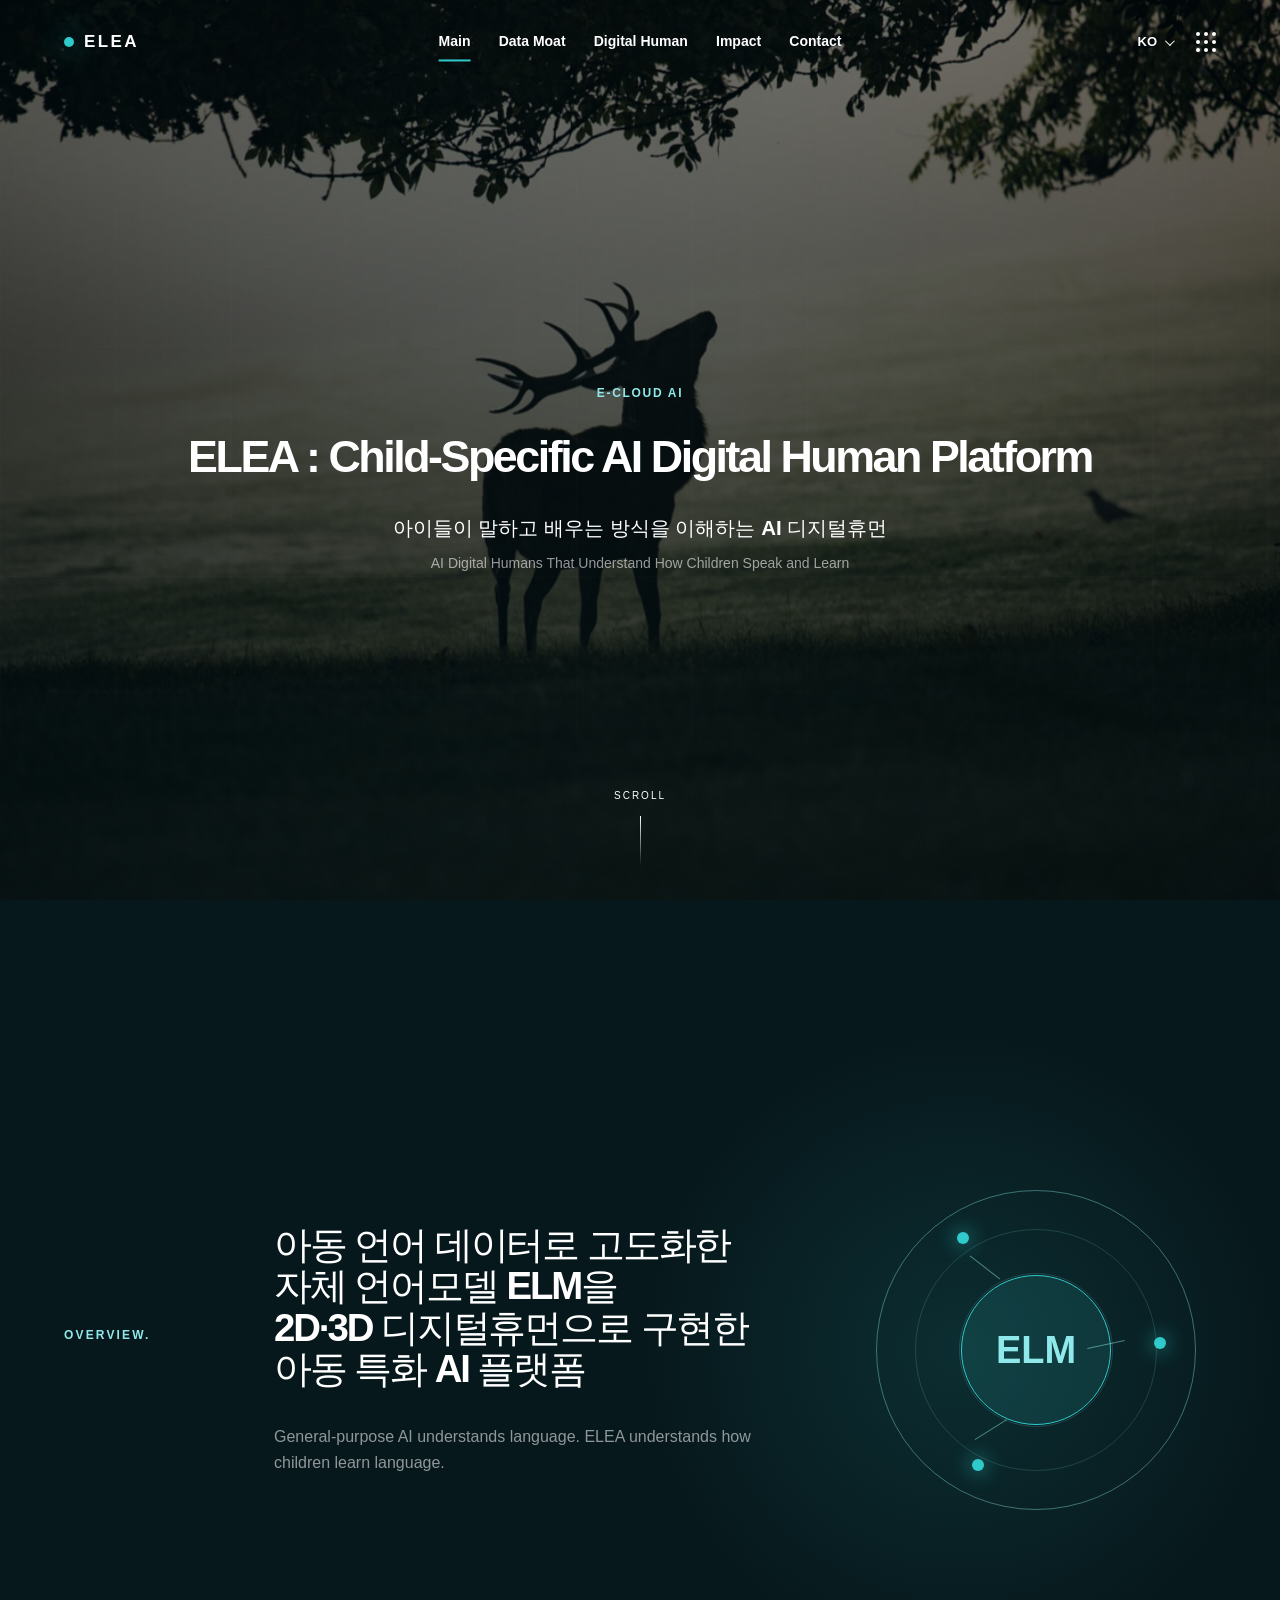
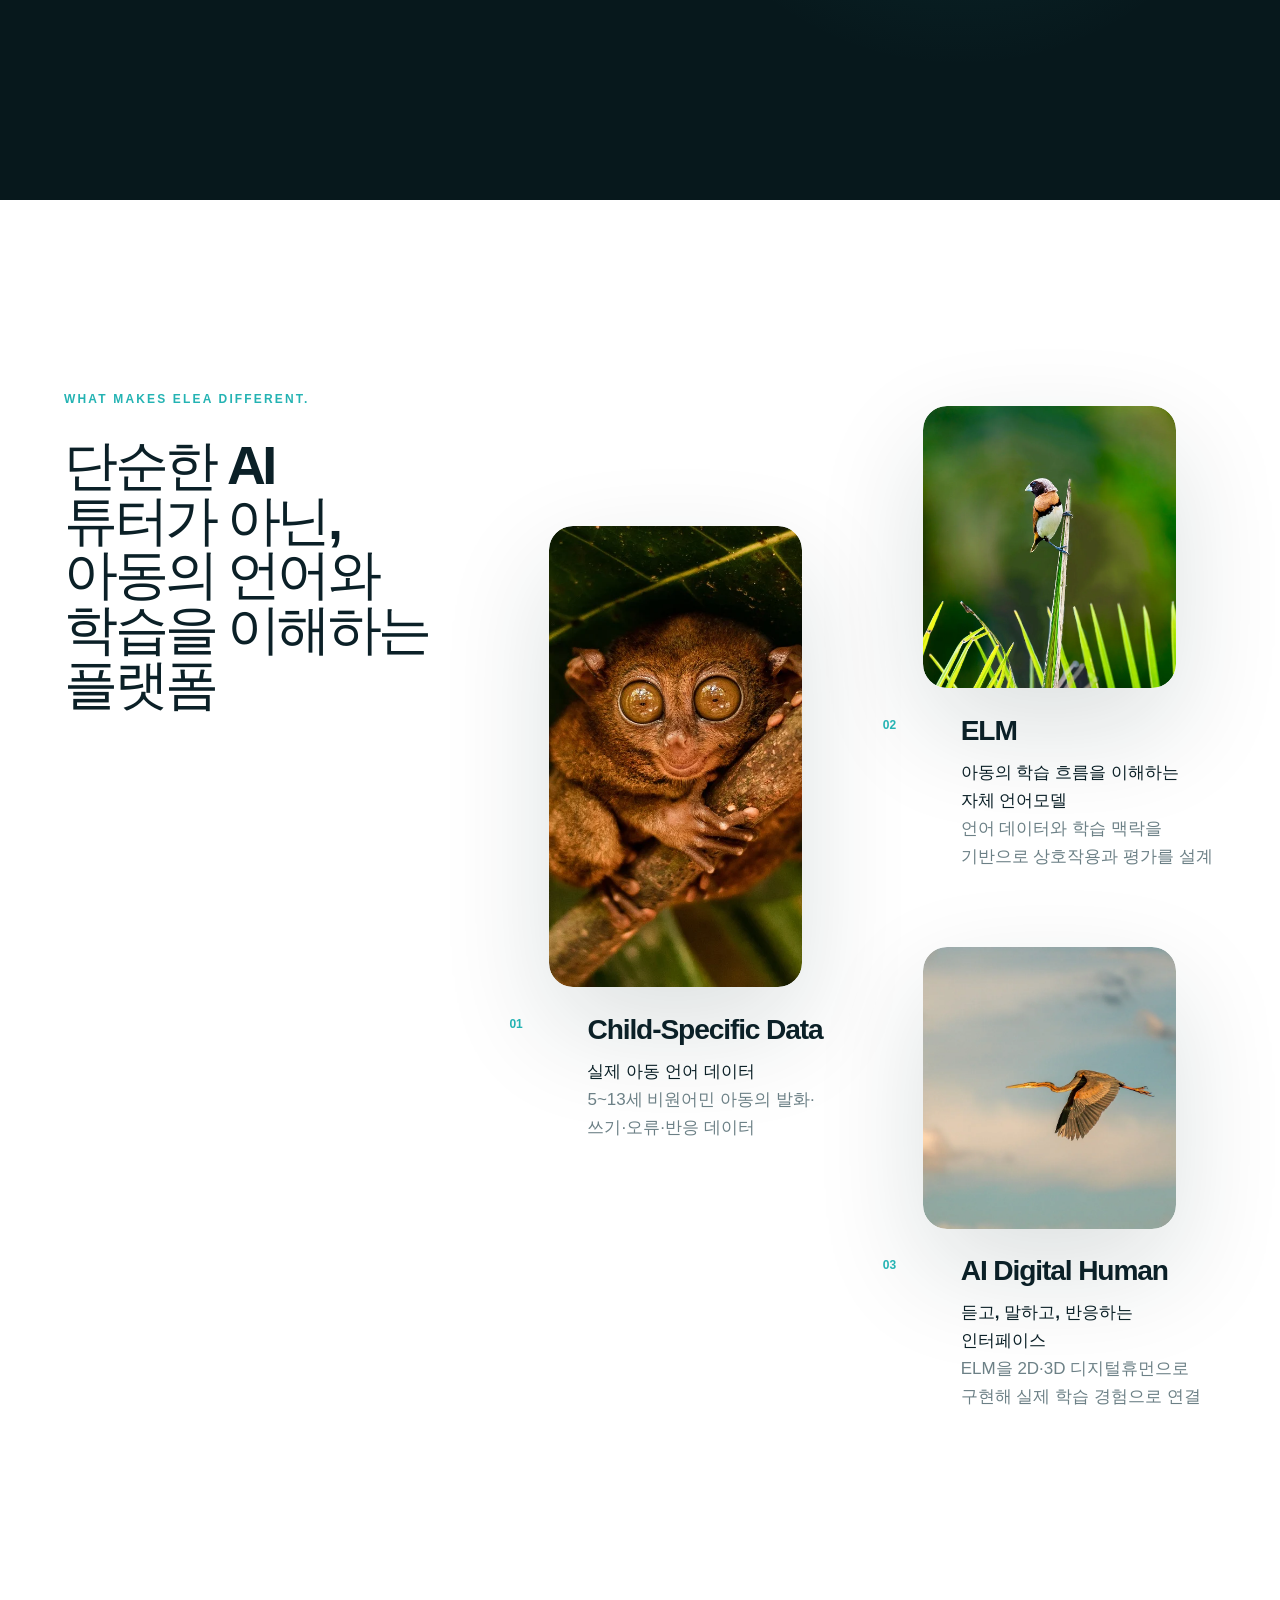
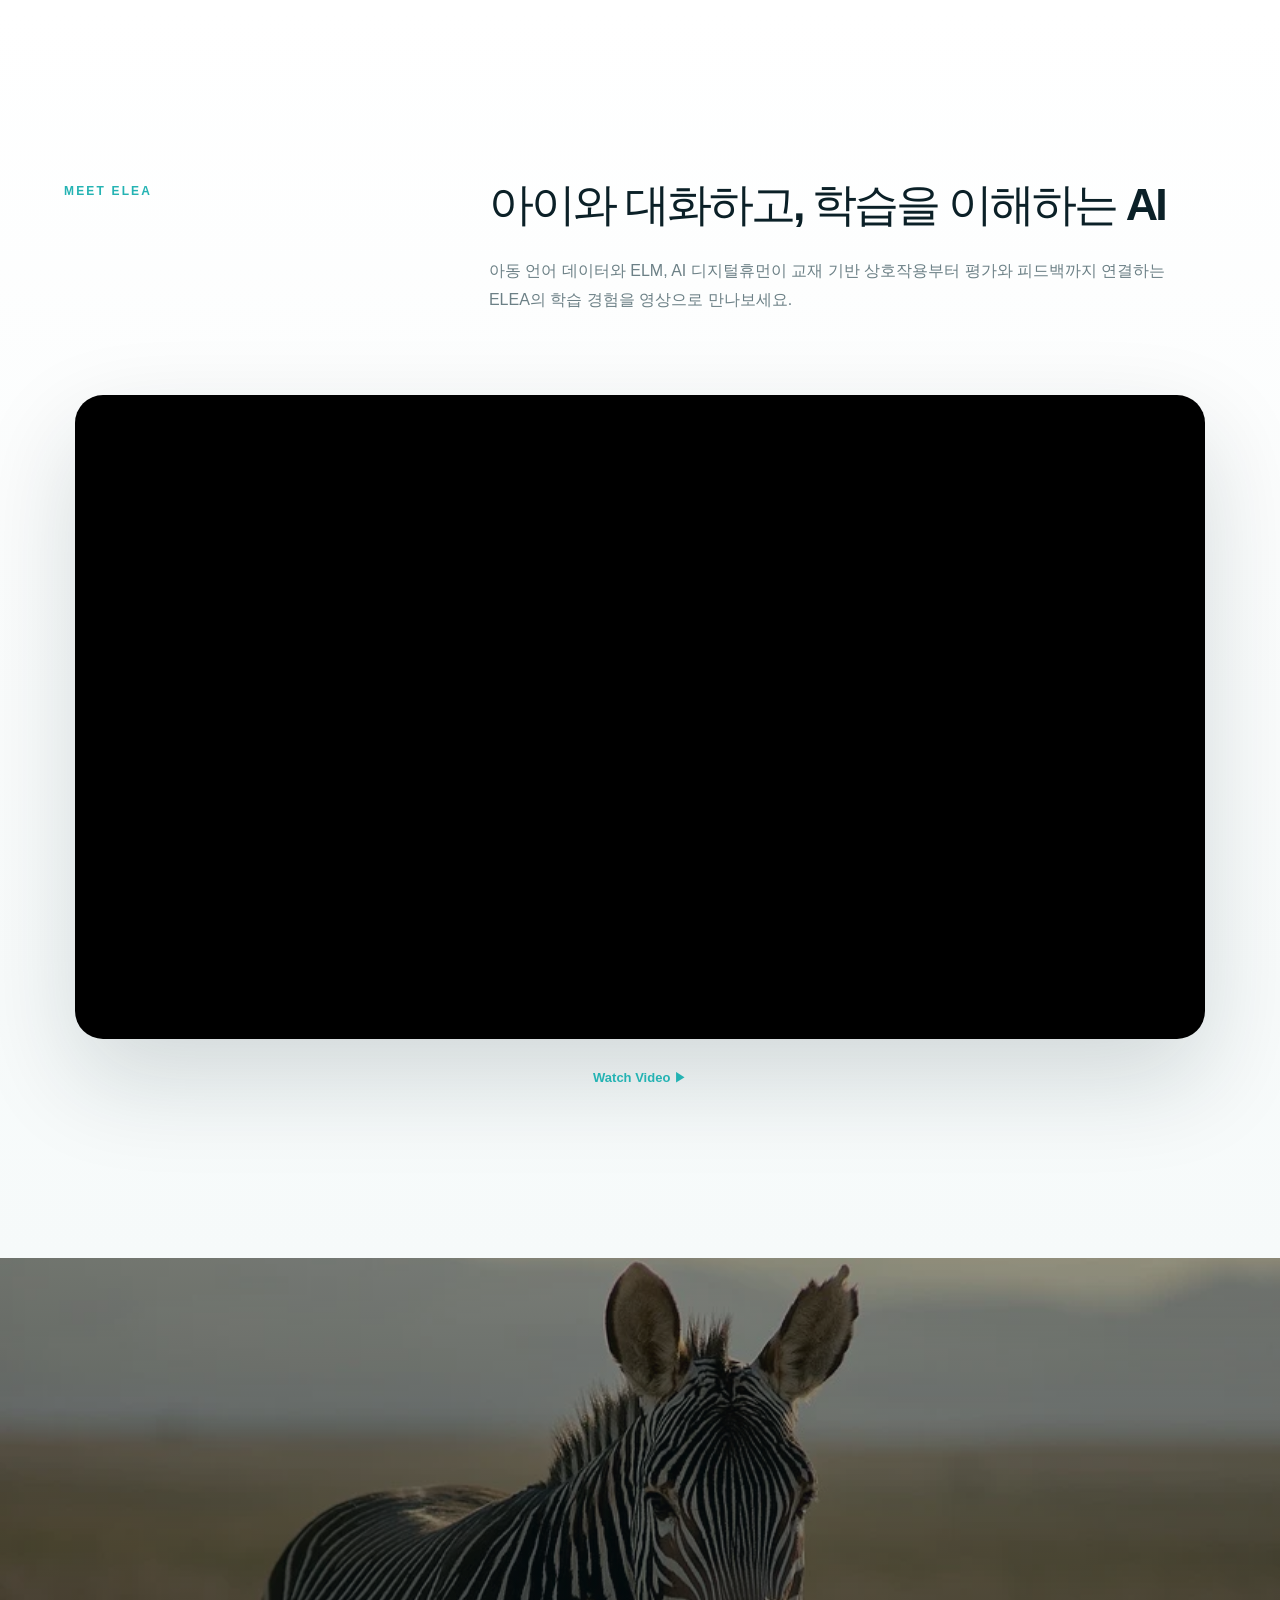
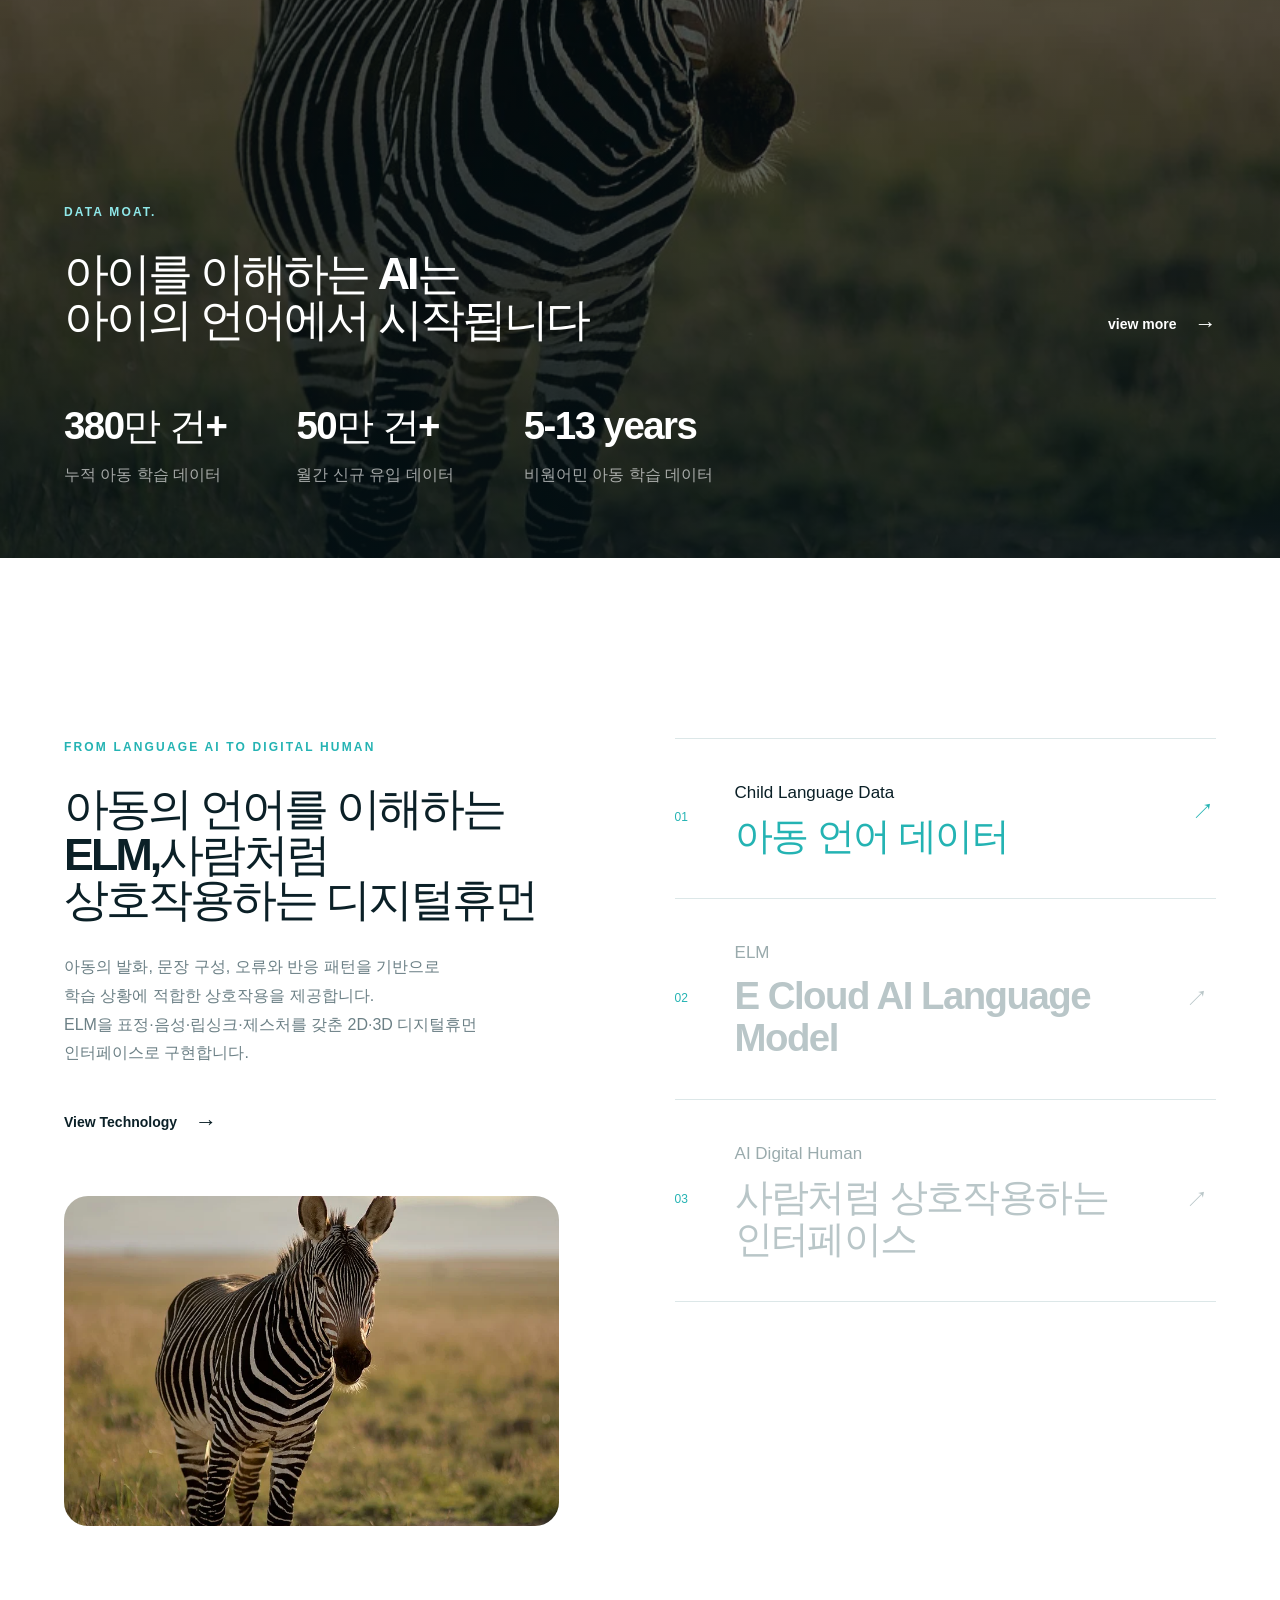
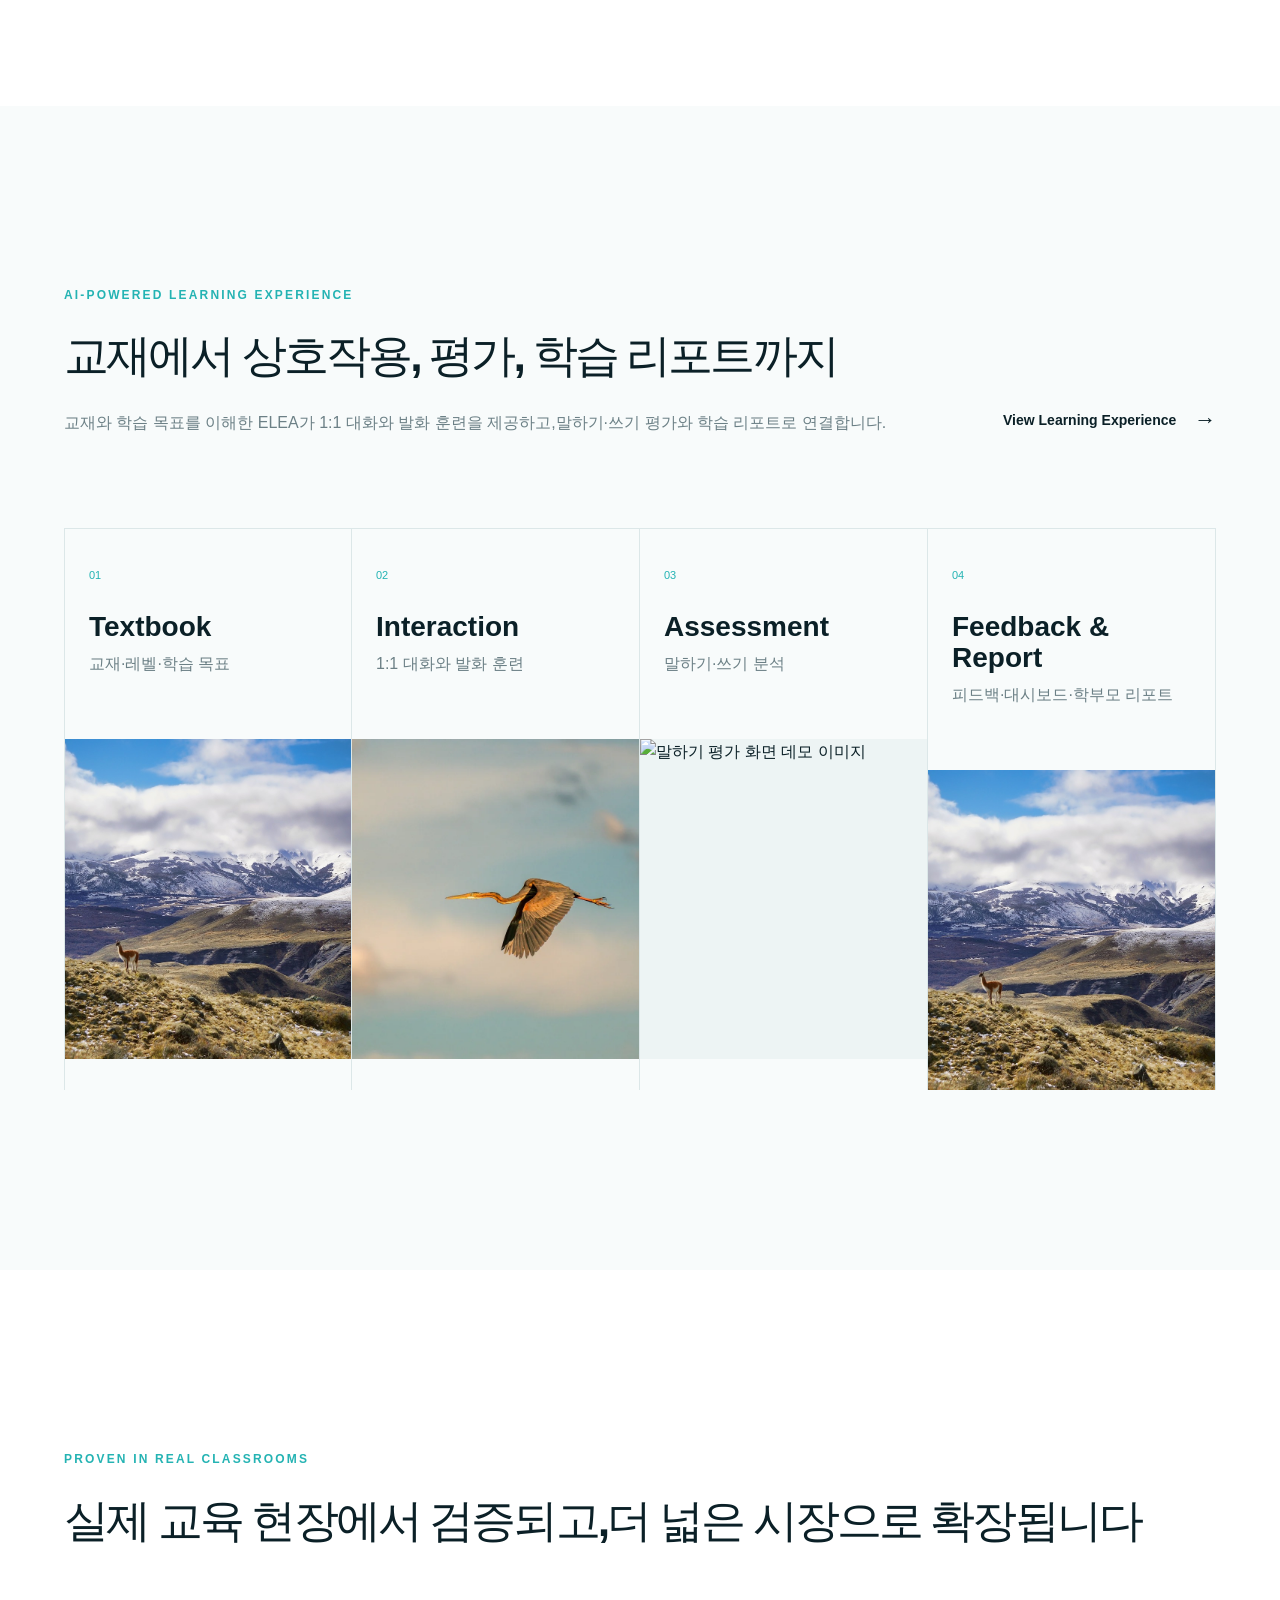
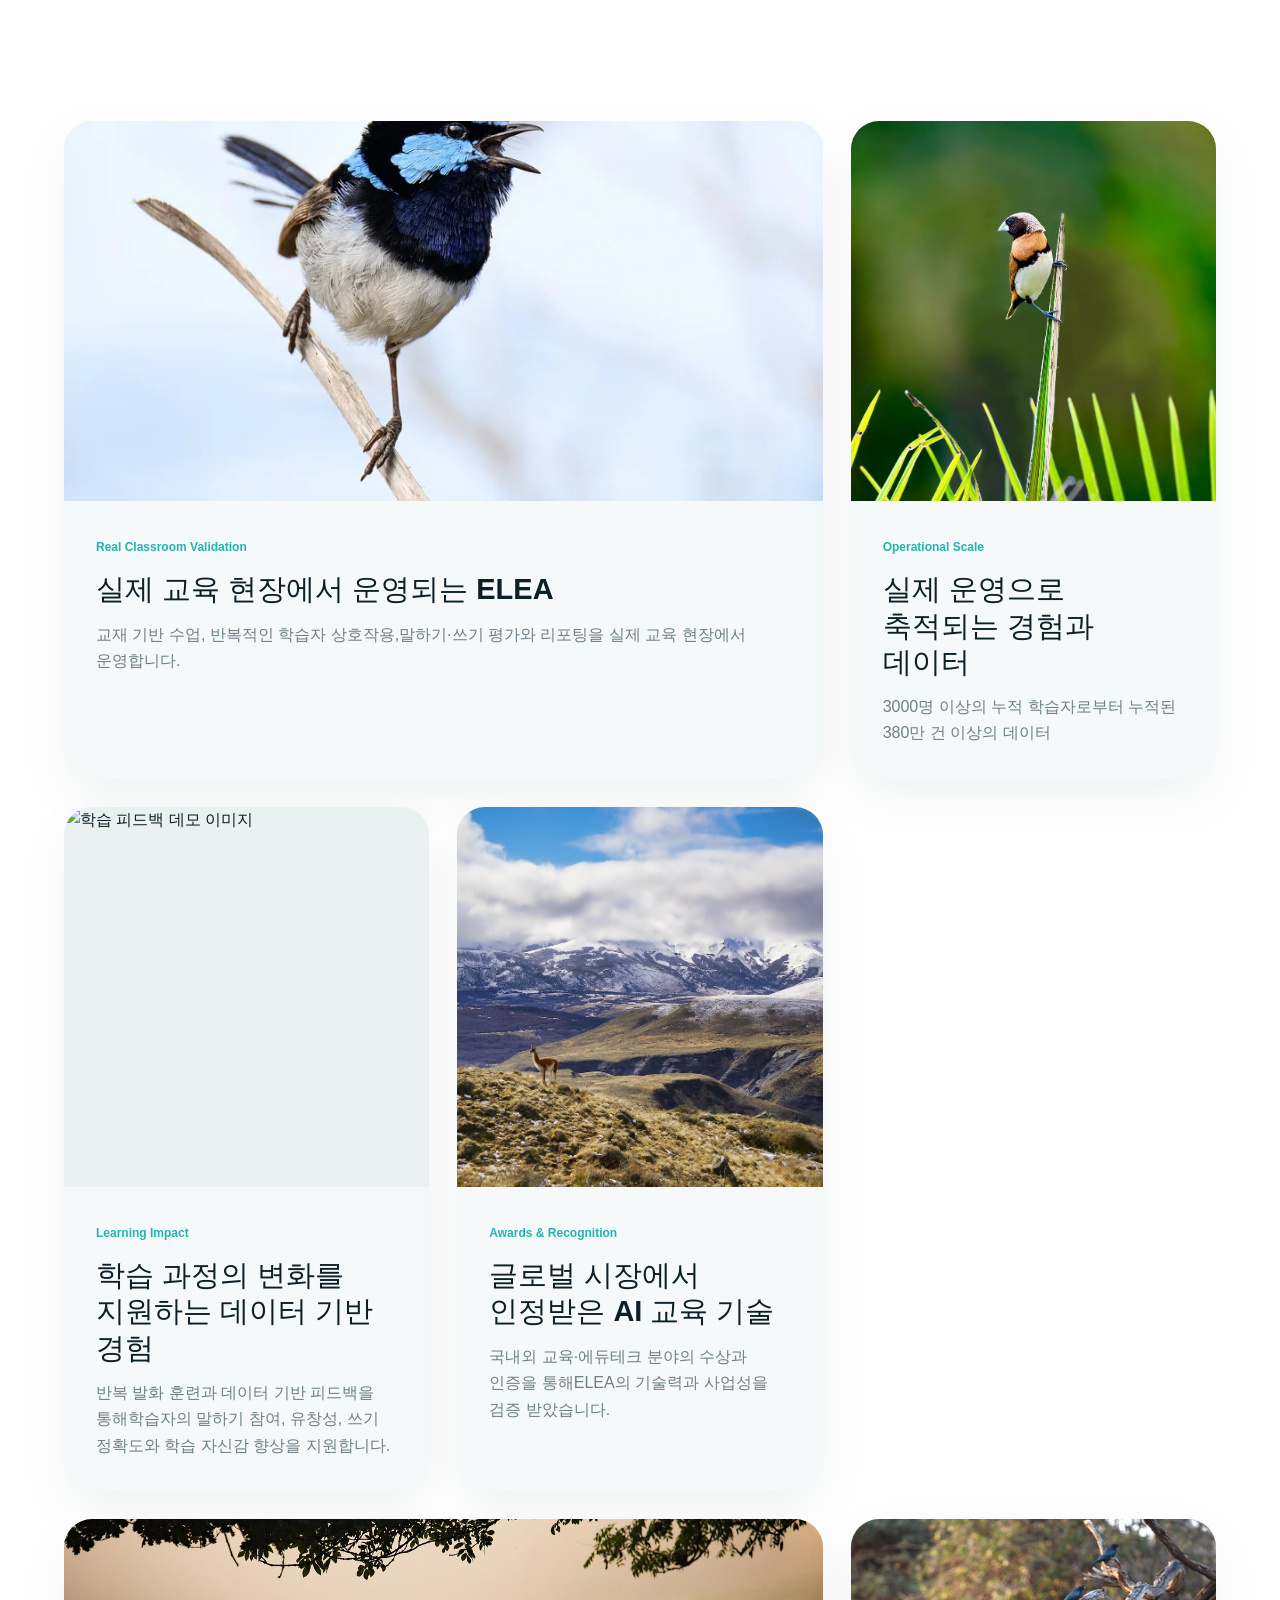
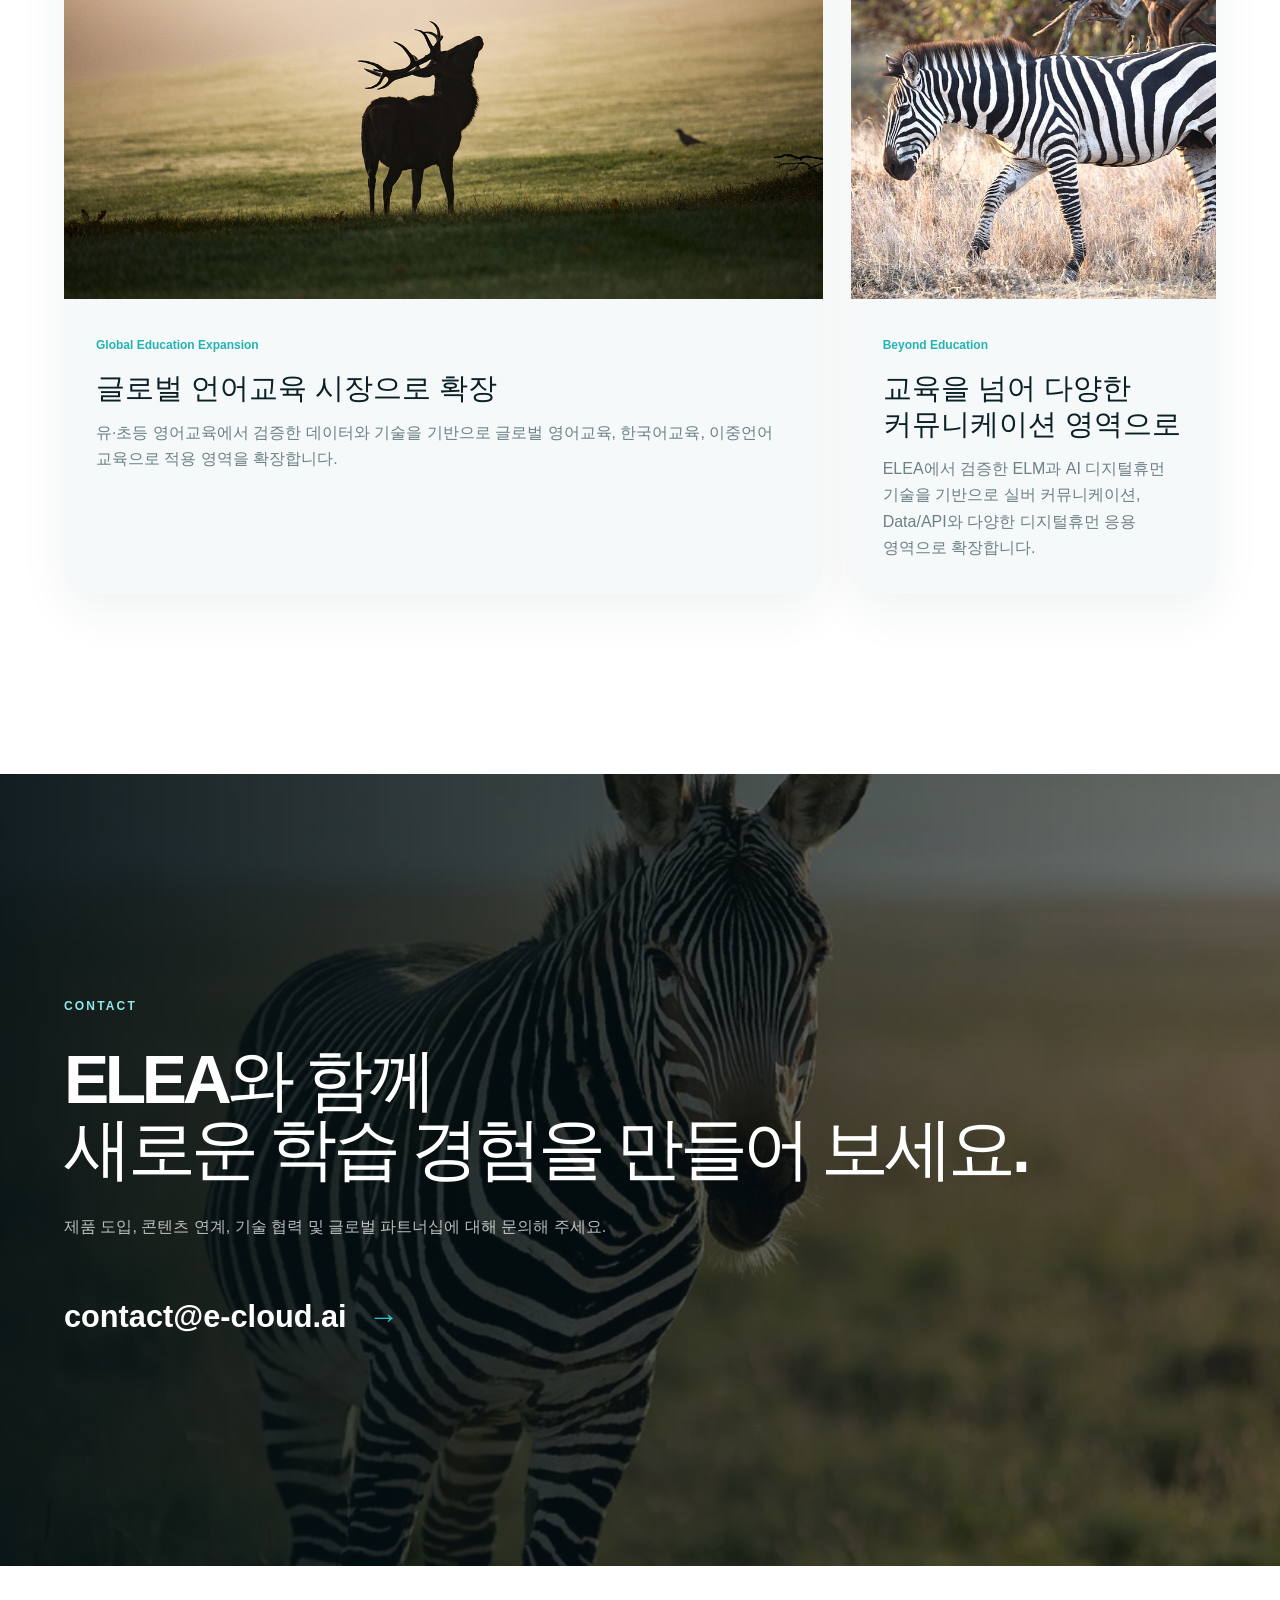
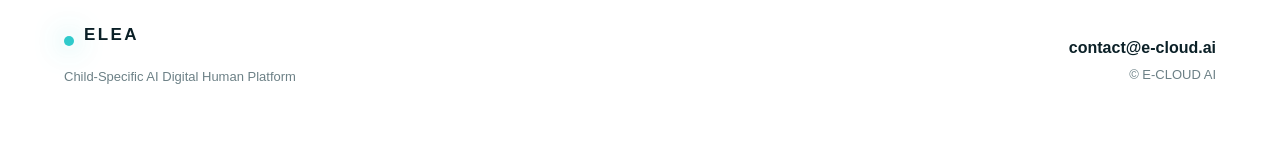
==== commit 4f7f2977: "Add files via upload" ====
--- a/index.html
+++ b/index.html
@@ -11,10 +11,12 @@
   <div class="header-inner">
     <a class="brand" href="index.html" aria-label="ELEA 메인"><span class="brand-dot"></span><strong>ELEA</strong></a>
     <nav class="gnb" aria-label="주요 메뉴">
-      <a href="index.html">Main</a>
+      <a href="index.html#main-visual">Main</a>
       <a href="data-moat.html">Data Moat</a>
       <a href="technology.html">Digital Human</a>
-      <a href="learning-experience.html">Learning Flow</a>
+      
+      <a href="index.html#impact">Impact</a>
+      <a href="index.html#contact">Contact</a>
     </nav>
     <div class="header-tools">
       <div class="language-select">
@@ -32,10 +34,12 @@
 <div class="all-menu-panel" aria-hidden="true">
   <div class="all-menu-top"><a class="brand brand--light" href="index.html"><span class="brand-dot"></span><strong>ELEA</strong></a><button class="all-menu-close" type="button" aria-label="전체 메뉴 닫기">×</button></div>
   <nav class="all-menu-nav" aria-label="전체 메뉴">
-    <a href="index.html"><span>01</span><b>Main</b></a>
+    <a href="index.html#main-visual"><span>01</span><b>Main</b></a>
     <a href="data-moat.html"><span>02</span><b>Data Moat</b></a>
     <a href="technology.html"><span>03</span><b>Digital Human</b></a>
-    <a href="learning-experience.html"><span>04</span><b>Learning Flow</b></a>
+    
+    <a href="index.html#impact"><span>05</span><b>Impact</b></a>
+    <a href="index.html#contact"><span>06</span><b>Contact</b></a>
   </nav>
 </div>
 <main id="main">
@@ -96,19 +100,14 @@
   <p class="watch-label reveal-up">Watch Video ▶</p>
 </section>
 
-<section class="service-showcase section-dark" id="data-moat" data-header-tone="dark" data-service-section>
+<section class="service-showcase section-dark" id="data-moat" data-header-tone="dark">
   <div class="service-backgrounds" aria-hidden="true">
     <img class="is-active" src="assets/images/zebra-9944593_1280.webp" alt=""><img src="assets/images/thewildprimate-tarsier-10327055_1280.webp" alt=""><img src="assets/images/superb-fairywren-10069195_1280.webp" alt="">
   </div><div class="service-overlay"></div>
   <div class="shell service-content">
     <div class="service-head"><div><p class="section-label reveal-up">Data Moat.</p><h2 class="display-title split-lines">아이를 이해하는 AI는<br>아이의 언어에서 시작됩니다</h2></div><a class="text-link text-link--light magnetic" href="data-moat.html">view more <i>→</i></a></div>
     <div class="service-stats"><div><strong><span data-count="380">0</span>만 건+</strong><p>누적 아동 학습 데이터</p></div><div><strong><span data-count="50">0</span>만 건+</strong><p>월간 신규 유입 데이터</p></div><div><strong>5-13 years</strong><p>비원어민 아동 학습 데이터</p></div></div>
-    <div class="service-cards">
-      <button class="service-card is-active" type="button" data-service="0"><span>01</span><h3>Child-Specific Data</h3><p>실제 아동 언어 데이터</p></button>
-      <button class="service-card" type="button" data-service="1"><span>02</span><h3>ELM</h3><p>아동의 학습 흐름을 이해하는 자체 언어모델</p></button>
-      <button class="service-card" type="button" data-service="2"><span>03</span><h3>AI Digital Human</h3><p>듣고, 말하고, 반응하는 인터페이스</p></button>
     </div>
-  </div>
 </section>
 
 <section class="merit section-light" id="technology" data-header-tone="light" data-merit>
--- a/assets/css/style.css
+++ b/assets/css/style.css
@@ -85,16 +85,16 @@
 /* Agentic AI Section */
 .agentic-ai{padding:200px 0;background:radial-gradient(circle at 25% 50%, #0d2833, var(--dark))}
 .agentic-layout{display:grid;grid-template-columns:1fr 1fr;gap:10vw;align-items:center}
-.agentic-visual{position:relative;width:min(480px,100%);aspect-ratio:1;margin:0 auto;background:rgba(255,255,255,.02);border-radius:24%;box-shadow:inset 0 0 80px rgba(0,0,0,.5);display:flex;align-items:center;justify-content:center}
+.agentic-visual{position:relative;width:min(580px,100%);aspect-ratio:1;margin:0 auto;background:rgba(255,255,255,.02);border-radius:24%;box-shadow:inset 0 0 80px rgba(0,0,0,.5);display:flex;align-items:center;justify-content:center}
 .agentic-ring{position:absolute;inset:15%;width:70%;height:70%;fill:none;stroke:rgba(255,255,255,.1);stroke-width:1.5;stroke-dasharray:6 6;animation:rotate 30s linear infinite}
 .agentic-center{position:relative;z-index:3;text-align:center;color:#fff}
 .agentic-center strong{display:block;font-size:38px;font-weight:800;letter-spacing:-.04em;line-height:1.1}
 .agentic-center span{font-size:16px;color:rgba(255,255,255,.5);font-weight:700}
-.agentic-node{position:absolute;width:110px;height:110px;border-radius:50%;background:#1d2226;border:1px solid rgba(255,255,255,.1);display:flex;flex-direction:column;align-items:center;justify-content:center;color:#fff;font-size:14px;font-weight:700;transition:.4s var(--ease);z-index:4}
+.agentic-node{position:absolute;width:124px;height:124px;border-radius:50%;background:#1d2226;border:1px solid rgba(255,255,255,.1);display:flex;flex-direction:column;align-items:center;justify-content:center;color:#fff;font-size:13px;font-weight:700;text-align:center;word-break:keep-all;line-height:1.3;transition:.4s var(--ease);z-index:4}
 .agentic-node:hover{transform:scale(1.1) !important;background:#2a3136}
 .agentic-node.is-active{background:#2b66f6;border-color:#4a82ff;box-shadow:0 15px 40px rgba(43,102,246,.4)}
-.node-icon{display:block;width:24px;height:24px;margin-bottom:8px;background:rgba(255,255,255,.4);mask:url('data:image/svg+xml;utf8,<svg viewBox="0 0 24 24" xmlns="http://www.w3.org/2000/svg"><rect x="4" y="4" width="16" height="16" rx="2" stroke="white" stroke-width="2" fill="none"/></svg>') no-repeat center / contain;-webkit-mask:url('data:image/svg+xml;utf8,<svg viewBox="0 0 24 24" xmlns="http://www.w3.org/2000/svg"><rect x="4" y="4" width="16" height="16" rx="2" stroke="white" stroke-width="2" fill="none"/></svg>') no-repeat center / contain}
-.agentic-node.is-active .node-icon{background:#fff;mask:url('data:image/svg+xml;utf8,<svg viewBox="0 0 24 24" xmlns="http://www.w3.org/2000/svg"><circle cx="12" cy="12" r="8" stroke="white" stroke-width="2" fill="none"/><path d="M16 8L8 16" stroke="white" stroke-width="2"/></svg>') no-repeat center / contain;-webkit-mask:url('data:image/svg+xml;utf8,<svg viewBox="0 0 24 24" xmlns="http://www.w3.org/2000/svg"><circle cx="12" cy="12" r="8" stroke="white" stroke-width="2" fill="none"/><path d="M16 8L8 16" stroke="white" stroke-width="2"/></svg>') no-repeat center / contain}
+
+.agentic-node.is-active 
 .n-1{top:15%;left:15%;transform:translate(-50%,-50%)}
 .n-2{top:15%;right:15%;transform:translate(50%,-50%)}
 .n-3{bottom:15%;left:15%;transform:translate(-50%,50%)}
@@ -167,3 +167,80 @@
     .horizontal-track{grid-template-columns:1fr;gap:20px}
     .process-card{padding:24px}
 }
+
+/* CRITICAL FIX for Learning Experience elements */
+.product-card, .product-grid article, .assessment-pair article {
+    opacity: 1 !important;
+    visibility: visible !important;
+    transform: none !important;
+}
+
+/* 5 Node Positioning for Data Loop in Dark UI */
+.loop-node-1 { top: 10%; left: 50%; transform: translate(-50%, -50%); }
+.loop-node-2 { top: 37.64%; left: 88.04%; transform: translate(-50%, -50%); }
+.loop-node-3 { top: 82.36%; left: 73.51%; transform: translate(-50%, -50%); }
+.loop-node-4 { top: 82.36%; left: 26.49%; transform: translate(-50%, -50%); }
+.loop-node-5 { top: 37.64%; left: 11.96%; transform: translate(-50%, -50%); }
+
+.loop-node-1.is-active, .loop-node-2.is-active, .loop-node-3.is-active, .loop-node-4.is-active, .loop-node-5.is-active {
+    background: #30cacb;
+    border-color: #8fe8e9;
+    box-shadow: 0 15px 40px rgba(48,202,203,.4);
+}
+
+.agentic-desc-list {
+    position: relative;
+    min-height: 180px;
+    margin-top: 40px;
+    border-top: 1px solid rgba(255,255,255,.1);
+}
+.agentic-desc-item {
+    position: absolute;
+    top: 40px;
+    left: 0;
+    width: 100%;
+    opacity: 0;
+    visibility: hidden;
+    transform: translateY(15px);
+    transition: opacity 0.5s cubic-bezier(0.22, 1, 0.36, 1), transform 0.5s cubic-bezier(0.22, 1, 0.36, 1), visibility 0.5s;
+}
+.agentic-desc-item.is-active {
+    opacity: 1;
+    visibility: visible;
+    transform: none;
+}
+
+.agentic-arrow-wrap {
+    position: absolute;
+    inset: 10%;
+    border-radius: 50%;
+    transition: transform 3s linear;
+    z-index: 3;
+    pointer-events: none;
+}
+.agentic-arrow {
+    position: absolute;
+    top: -12px;
+    left: 50%;
+    margin-left: -12px;
+    width: 24px;
+    height: 24px;
+    background: url('data:image/svg+xml;utf8,<svg viewBox="0 0 24 24" fill="%2330cacb" xmlns="http://www.w3.org/2000/svg"><path d="M7 4L18 12L7 20V4Z"/></svg>') no-repeat center / contain;
+    transform: rotate(0deg);
+    filter: drop-shadow(0 0 8px rgba(48,202,203,0.8));
+}
+
+.product-card { opacity: 1 !important; transform: none !important; visibility: visible !important; }
+
+.node-number {
+    display: block;
+    font-size: 26px;
+    font-weight: 900;
+    margin-bottom: 6px;
+    color: rgba(48, 202, 203, 0.4);
+    transition: .4s var(--ease);
+    line-height: 1;
+}
+.agentic-node.is-active .node-number {
+    color: #fff;
+}
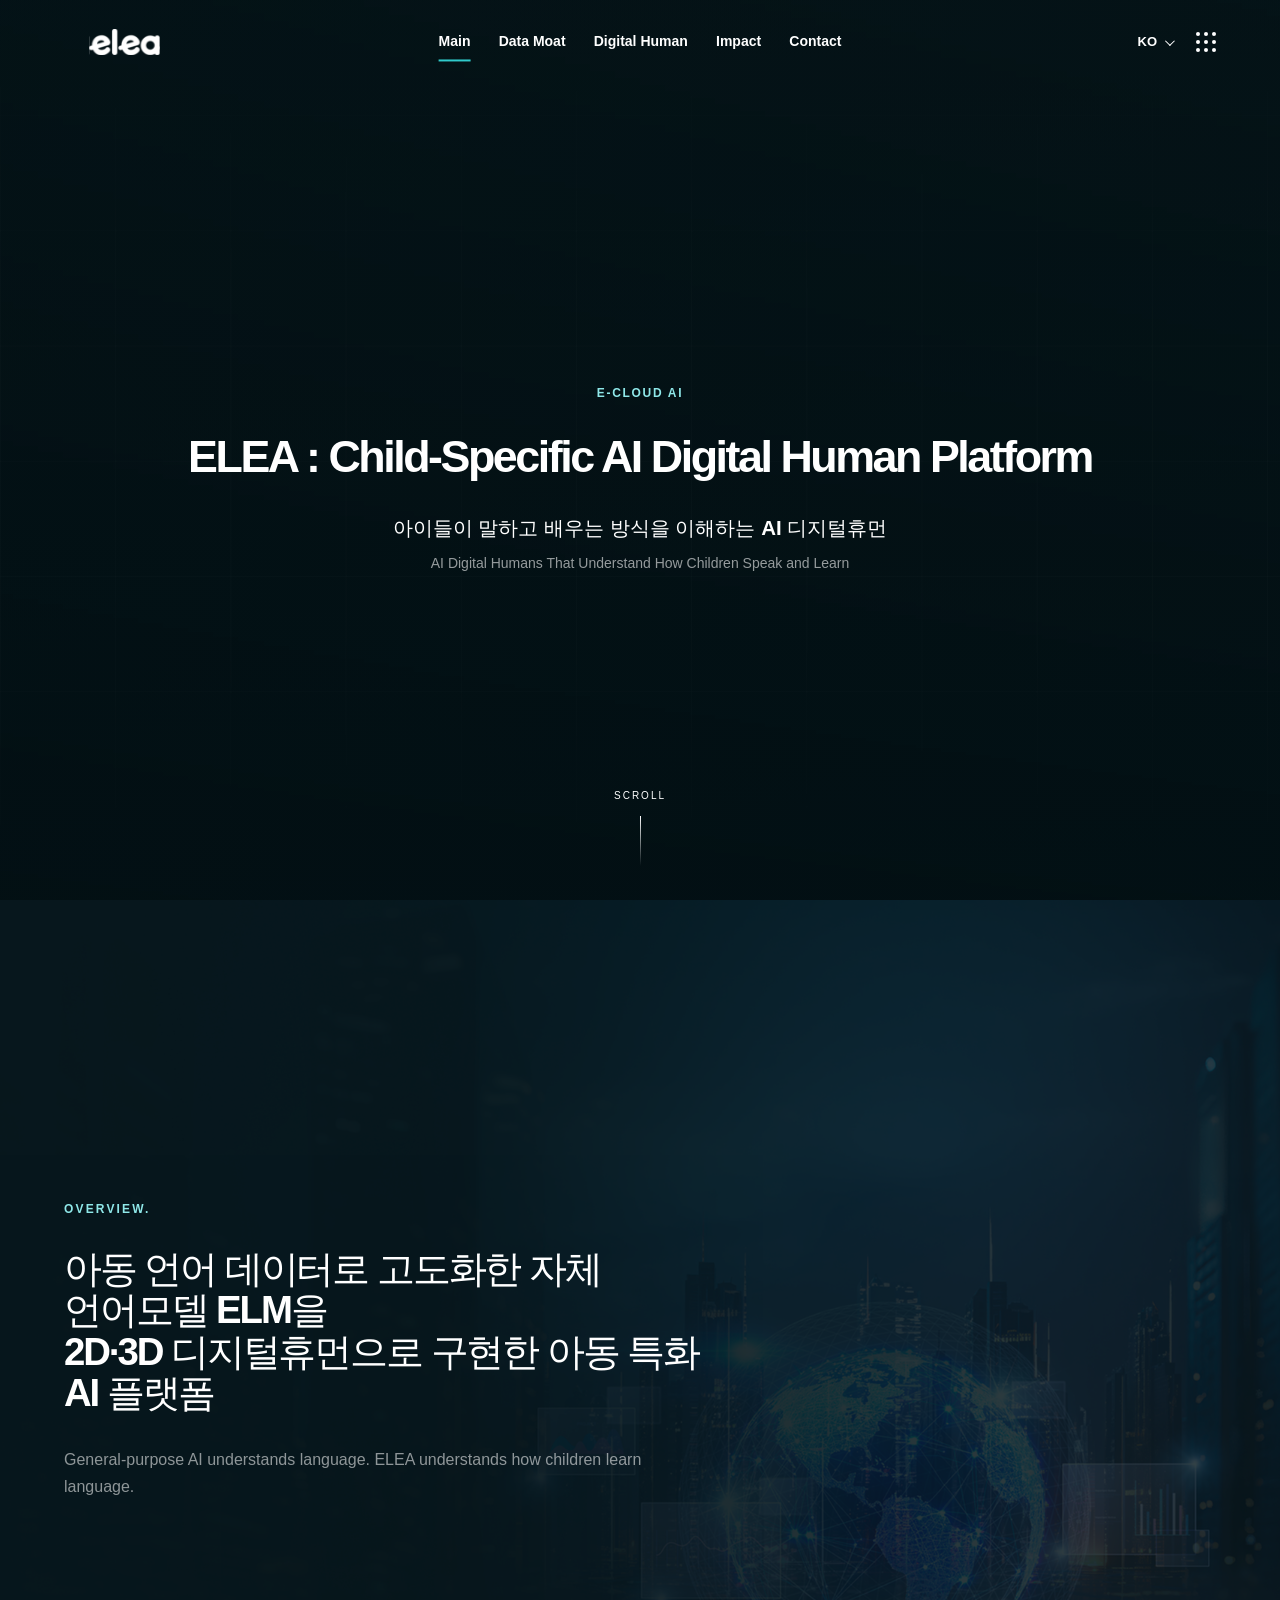
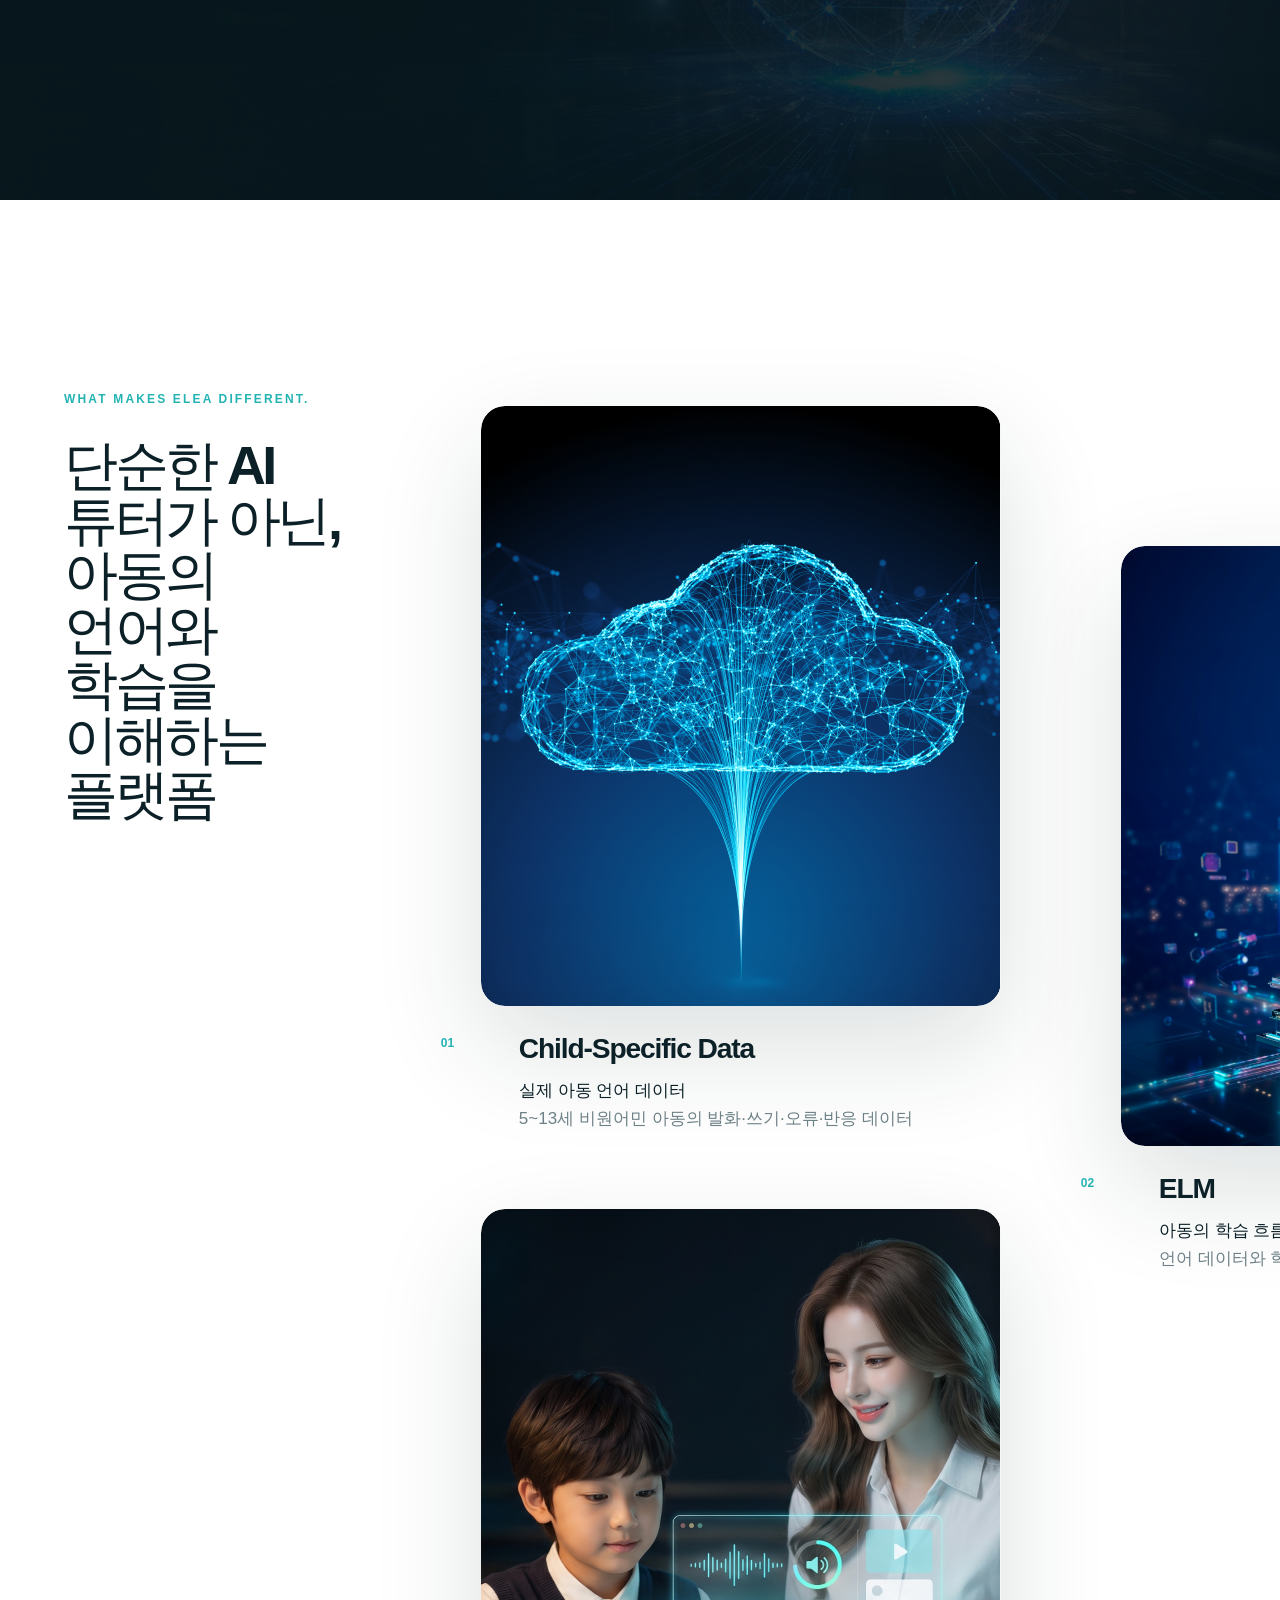
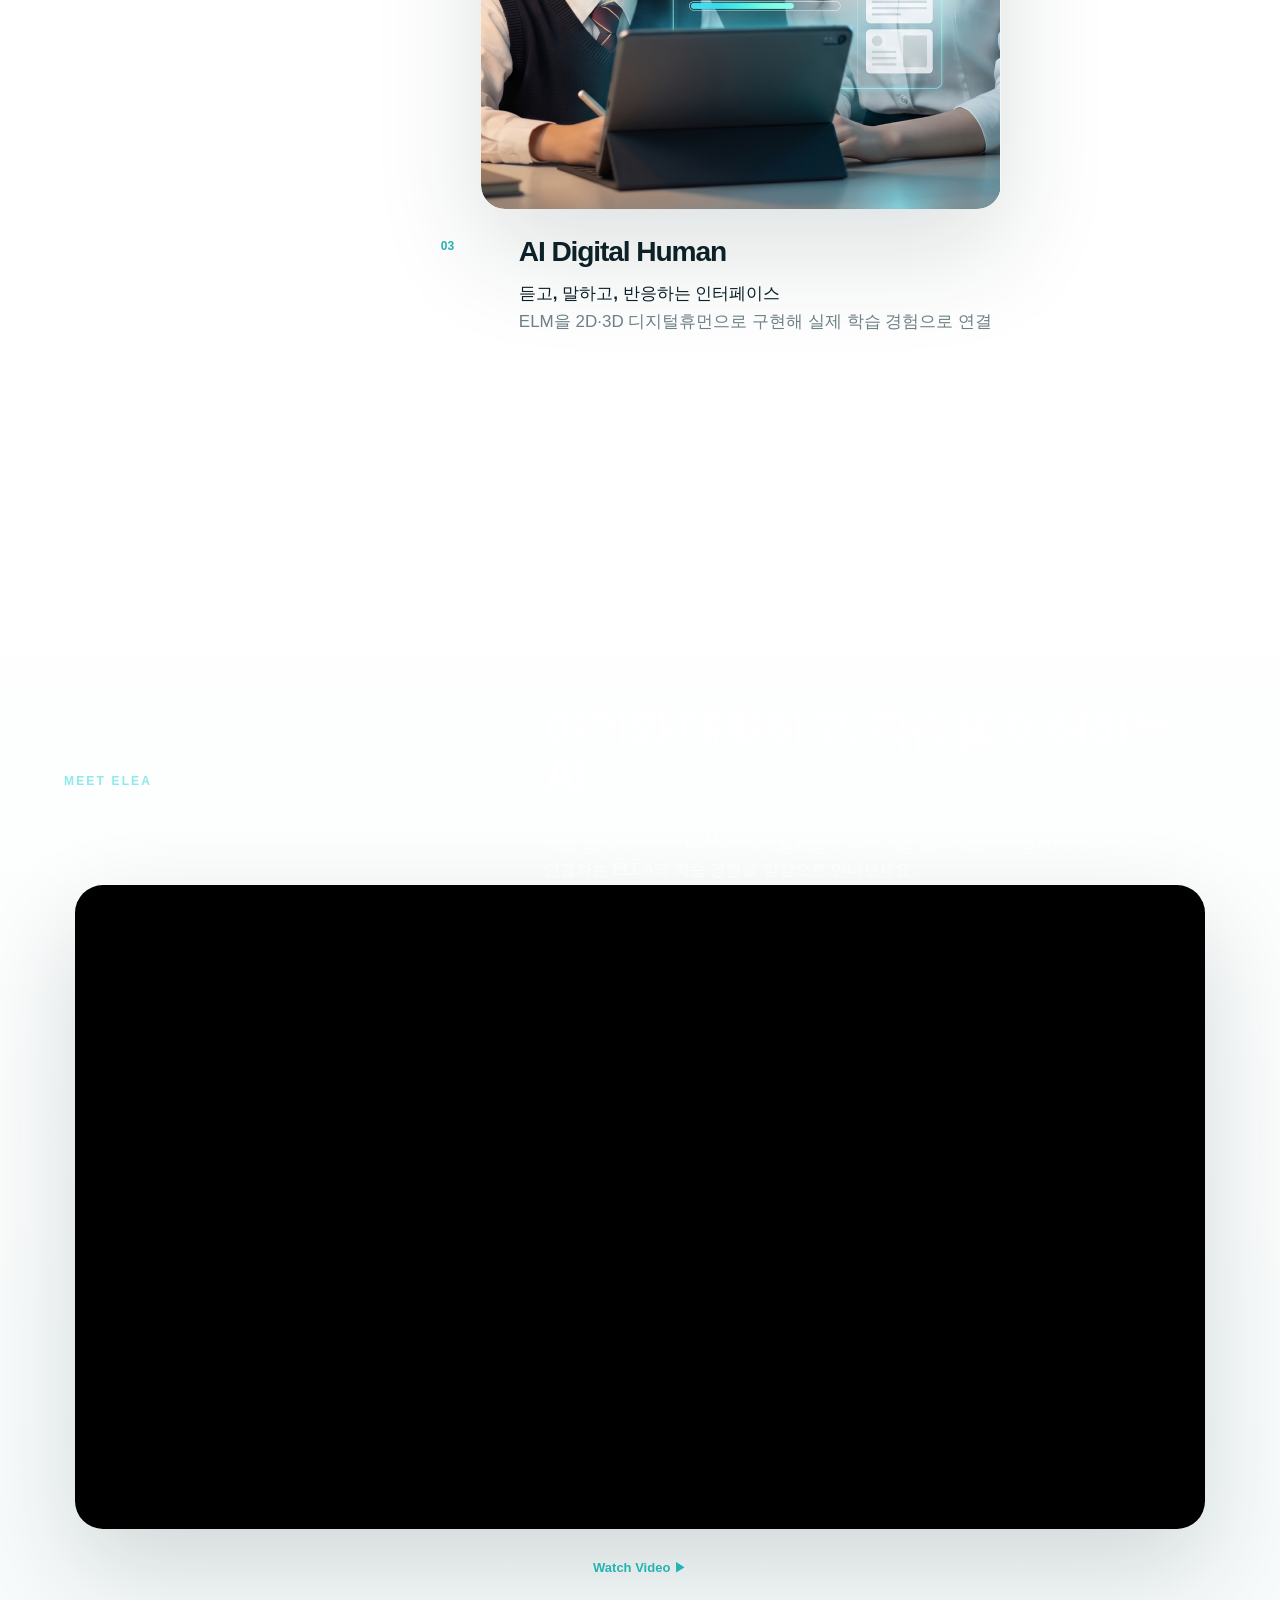
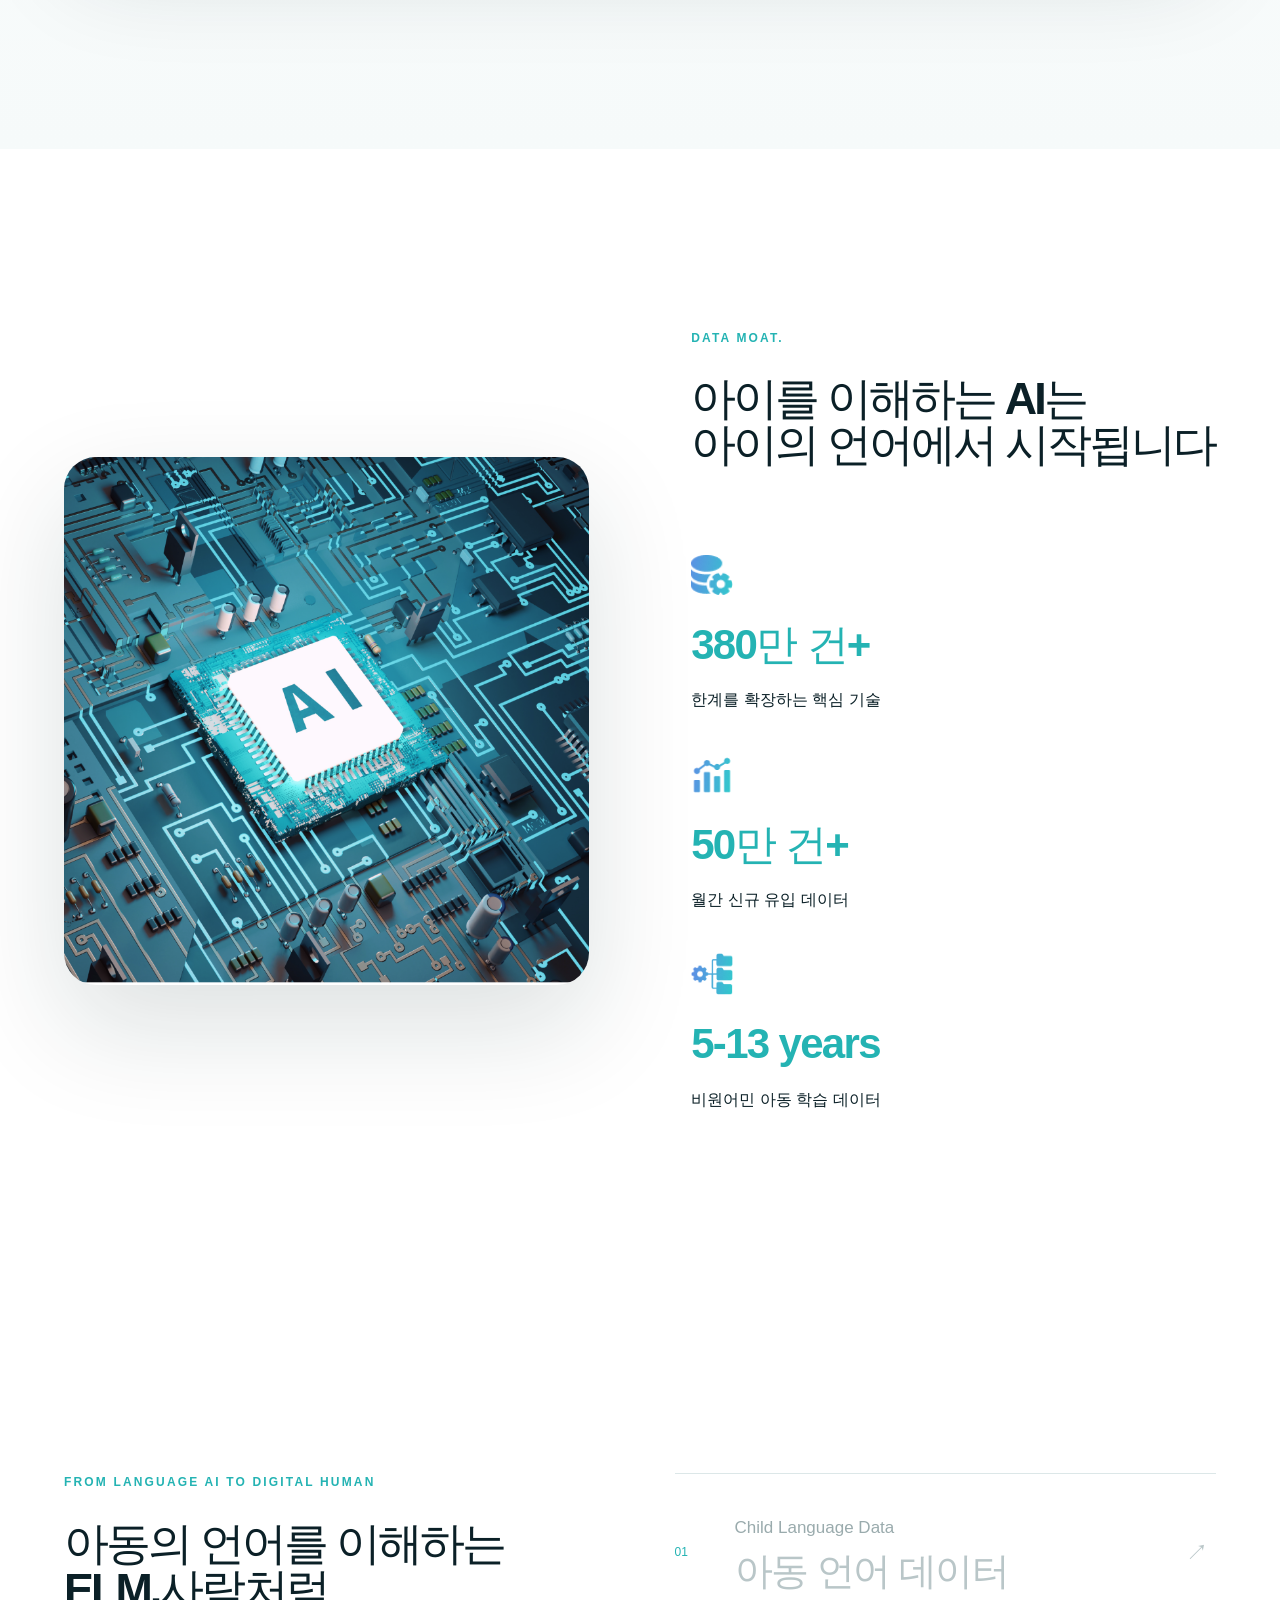
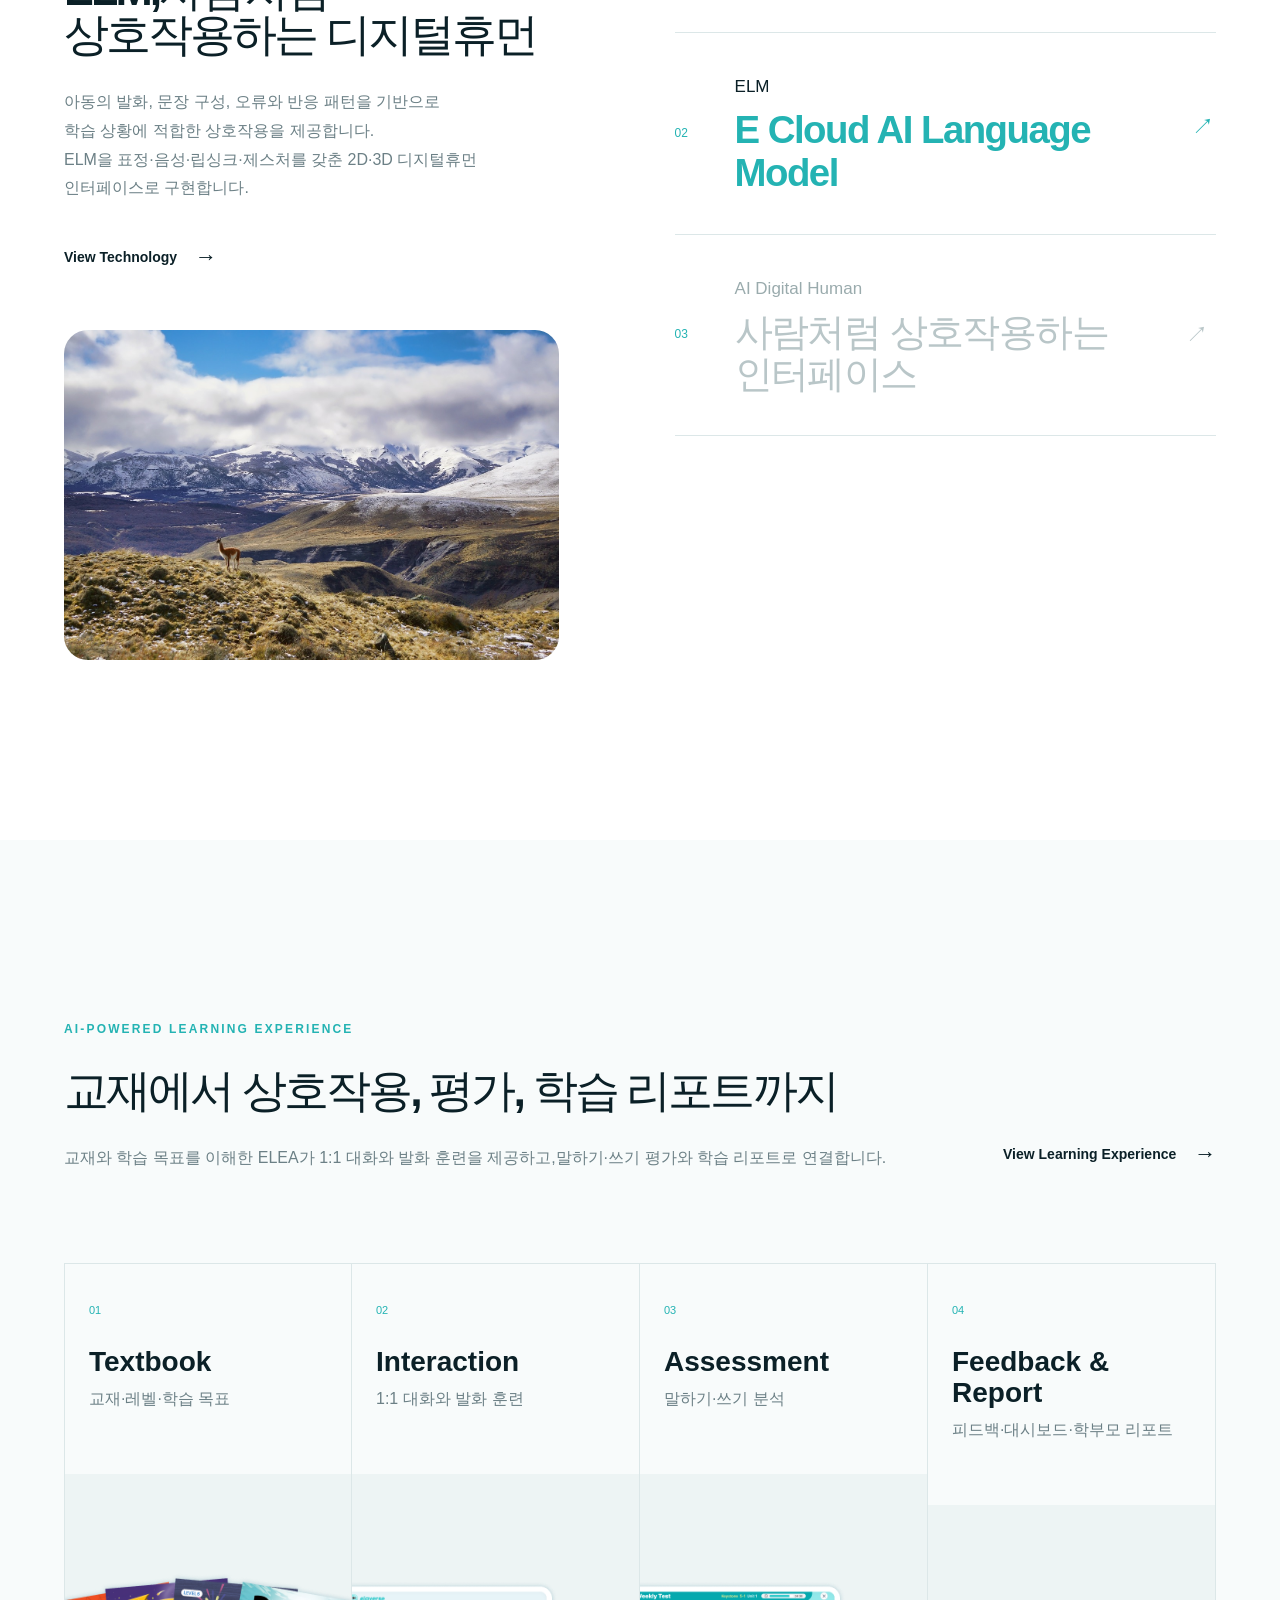
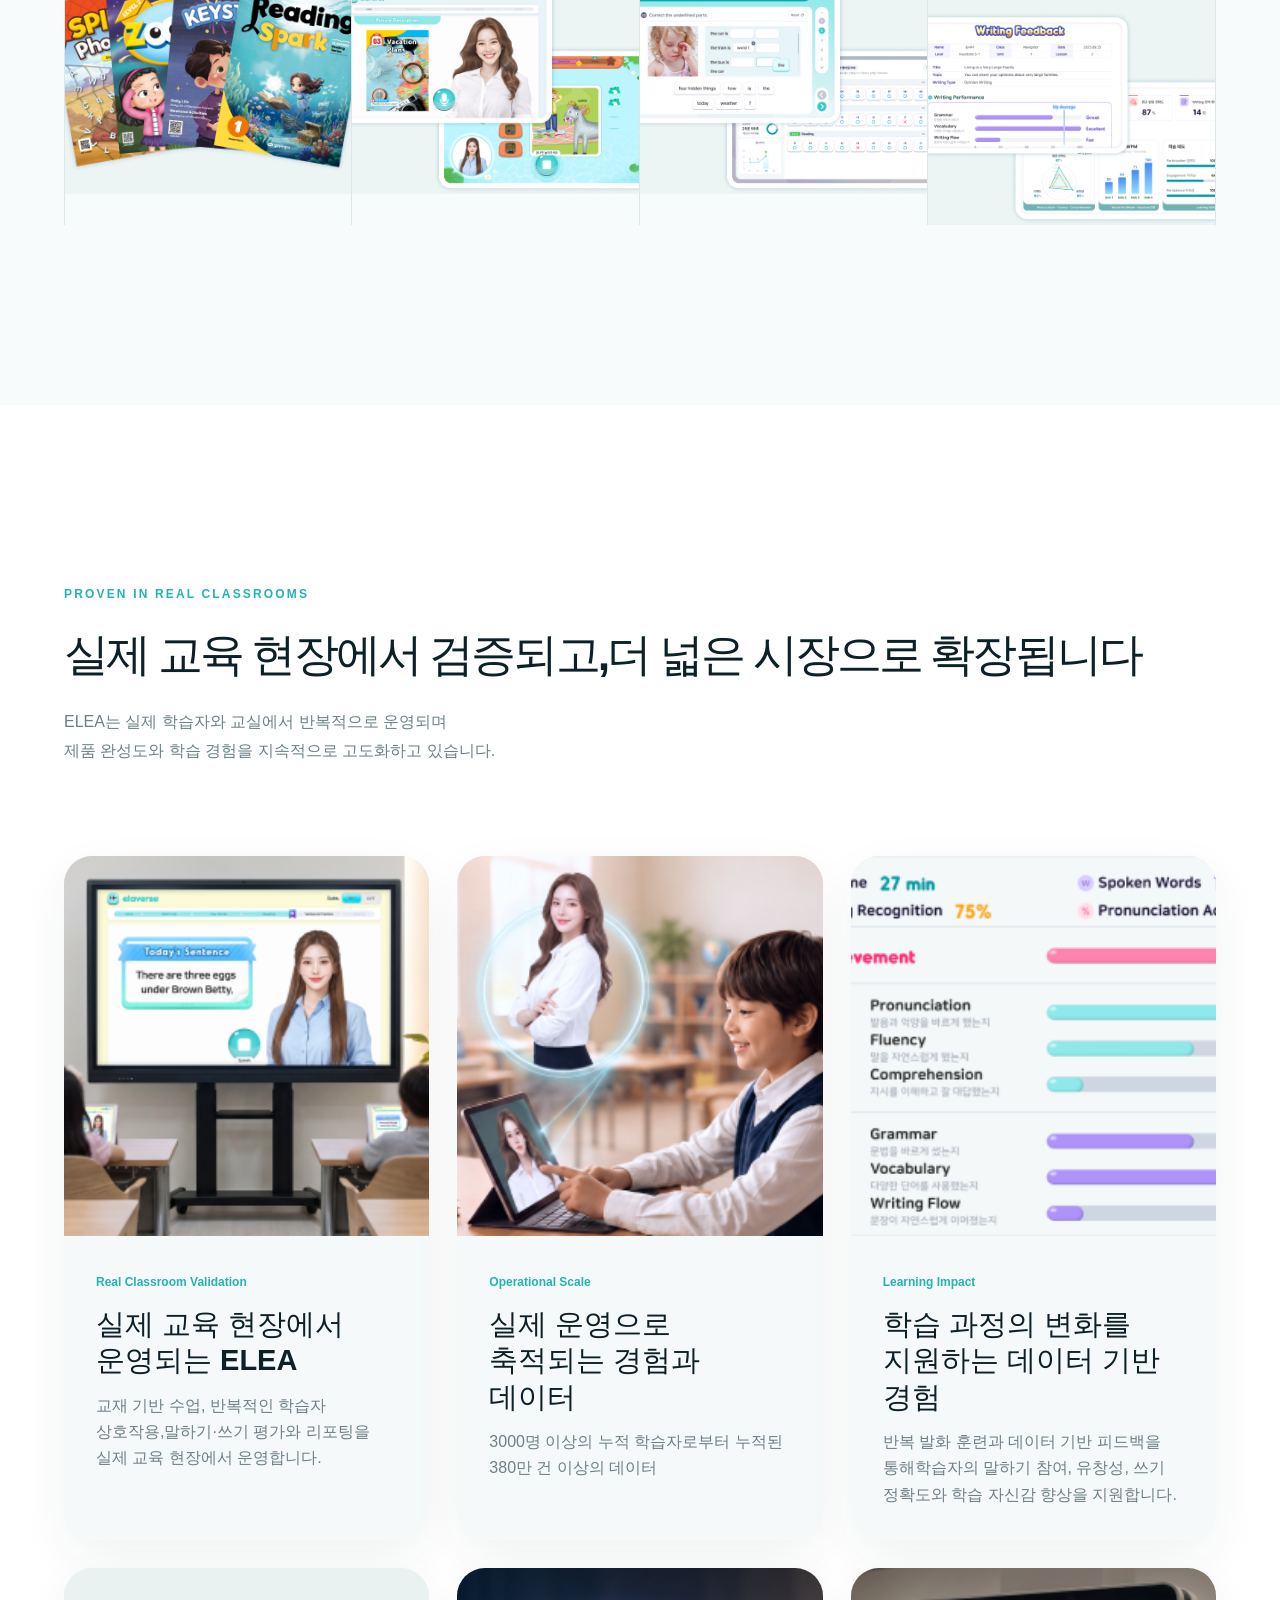
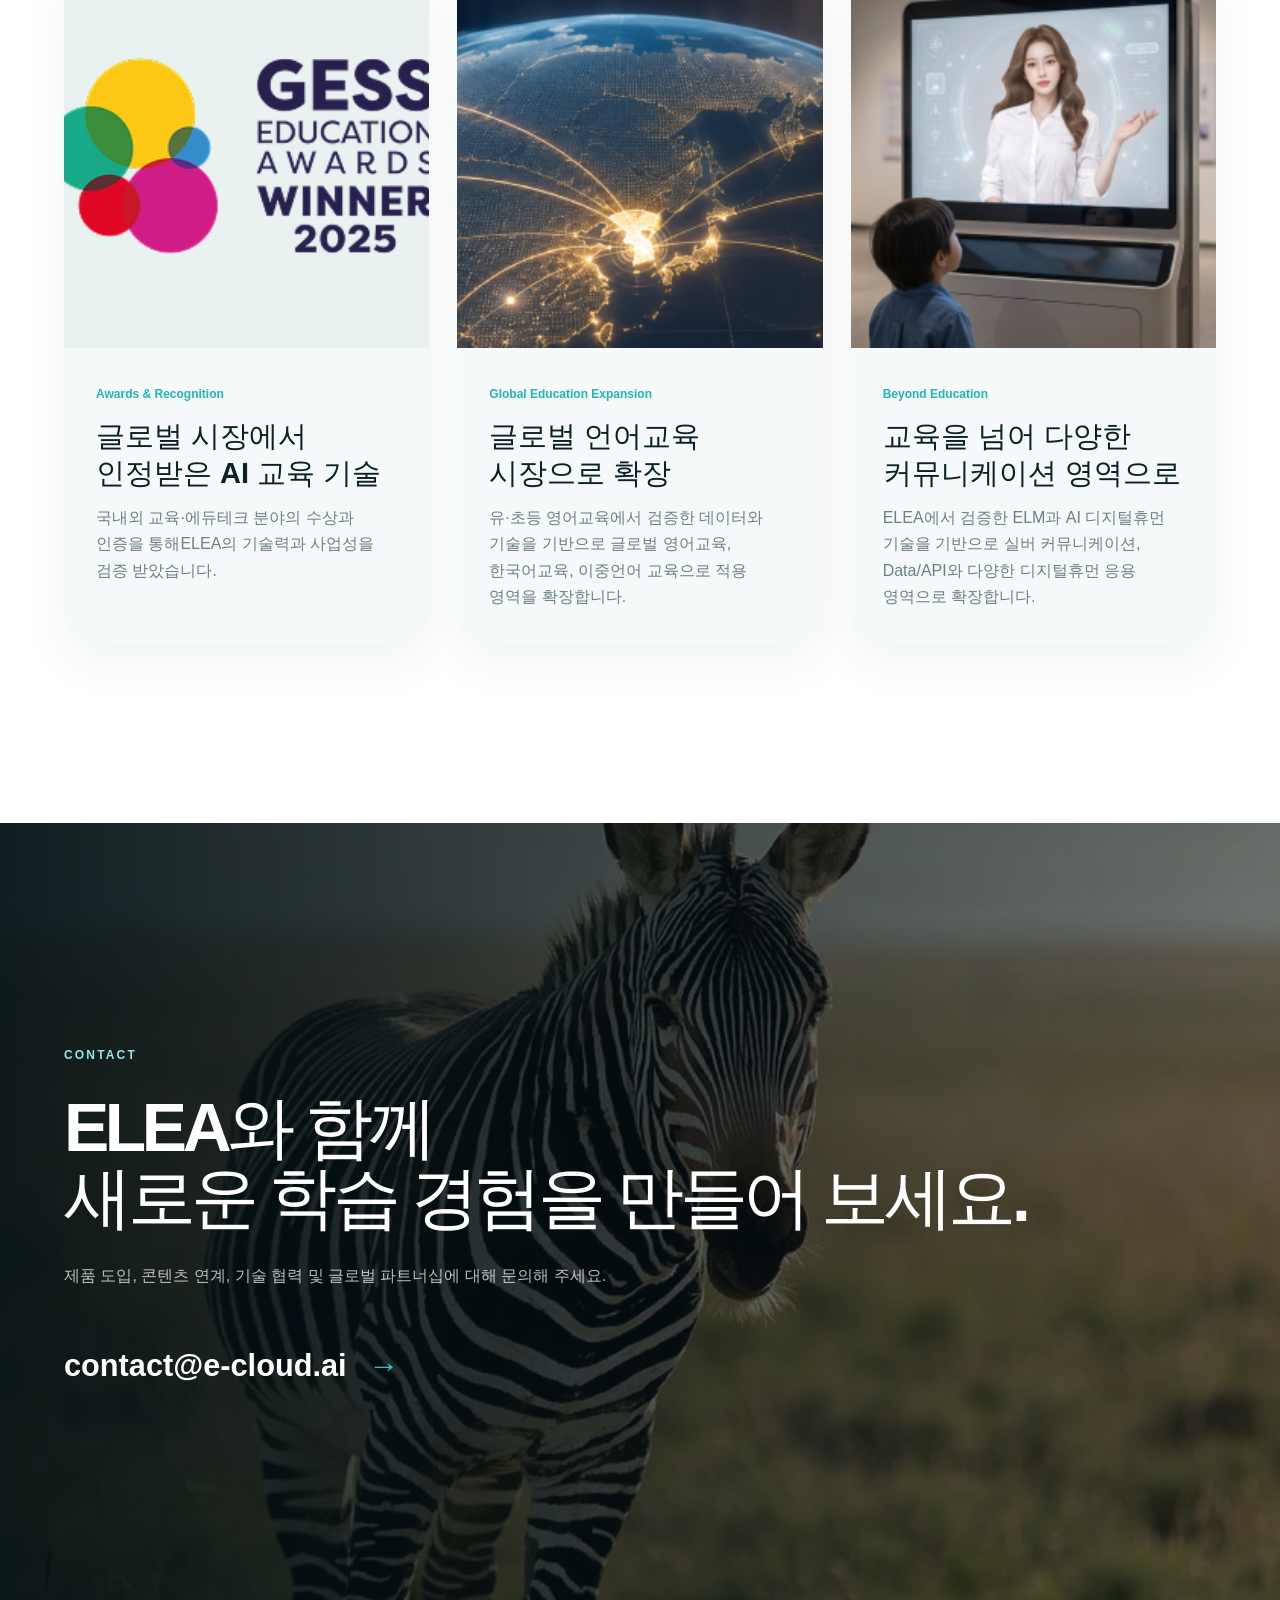
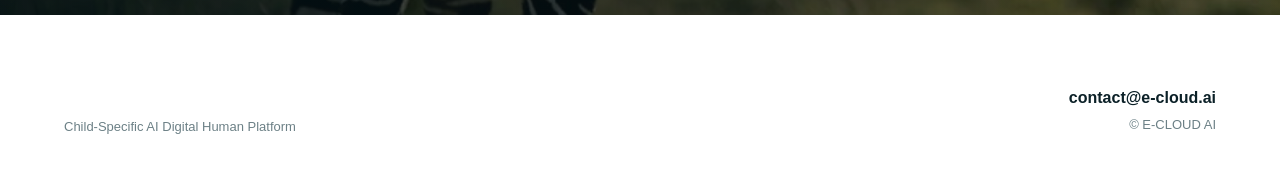
==== commit cd89db76: "Add files via upload" ====
--- a/index.html
+++ b/index.html
@@ -9,7 +9,7 @@
 <div class="scroll-progress" aria-hidden="true"><span></span></div>
 <header class="site-header" data-header>
   <div class="header-inner">
-    <a class="brand" href="index.html" aria-label="ELEA 메인"><span class="brand-dot"></span><strong>ELEA</strong></a>
+    <a class="brand" href="index.html" aria-label="ELEA 메인"><img src="assets/images/elea_logo.svg" alt="ELEA" class="site-logo"></a>
     <nav class="gnb" aria-label="주요 메뉴">
       <a href="index.html#main-visual">Main</a>
       <a href="data-moat.html">Data Moat</a>
@@ -32,7 +32,7 @@
   </div>
 </header>
 <div class="all-menu-panel" aria-hidden="true">
-  <div class="all-menu-top"><a class="brand brand--light" href="index.html"><span class="brand-dot"></span><strong>ELEA</strong></a><button class="all-menu-close" type="button" aria-label="전체 메뉴 닫기">×</button></div>
+  <div class="all-menu-top"><a class="brand brand--light" href="index.html"><img src="assets/images/elea_logo.svg" alt="ELEA" class="site-logo"></a><button class="all-menu-close" type="button" aria-label="전체 메뉴 닫기">×</button></div>
   <nav class="all-menu-nav" aria-label="전체 메뉴">
     <a href="index.html#main-visual"><span>01</span><b>Main</b></a>
     <a href="data-moat.html"><span>02</span><b>Data Moat</b></a>
@@ -44,7 +44,7 @@
 </div>
 <main id="main">
 <section class="hero section-dark" id="main-visual" data-header-tone="dark">
-  <div class="hero-media"><img src="assets/images/mist-4551691_1280.jpg" alt="아이들이 로봇 학습 활동을 하는 데모 이미지" data-parallax="0.12"></div>
+  <div class="hero-media"><img src="assets/images/main_visual_bg.jpg" alt="아이들이 로봇 학습 활동을 하는 데모 이미지" data-parallax="0.12"></div>
   <div class="hero-overlay"></div><div class="hero-grid" aria-hidden="true"></div>
   <div class="hero-copy shell">
     <p class="kicker reveal-up">E-CLOUD AI</p>
@@ -55,18 +55,18 @@
   <a class="scroll-cue" href="#overview"><span>SCROLL</span><i></i></a>
 </section>
 
-<section class="overview section-dark" id="overview" data-header-tone="dark">
-  <div class="shell overview-layout">
+<section class="overview section-dark" id="overview" data-header-tone="dark" style="background: url('assets/images/overview_globe.jpg') no-repeat right center / cover; position: relative;">
+  <div style="position:absolute; inset:0; background:rgba(7,24,28,0.75); z-index:1;"></div>
+  <div class="shell overview-layout" style="position:relative; z-index:2; display:block; padding: 180px 0;">
     <p class="section-label reveal-up">Overview.</p>
-    <div class="overview-copy">
+    <div class="overview-copy" style="max-width: 650px;">
       <h2 class="overview-title split-lines">아동 언어 데이터로 고도화한 자체 언어모델 ELM을<br>2D·3D 디지털휴먼으로 구현한 아동 특화 AI 플랫폼</h2>
       <p class="overview-eng reveal-up">General-purpose AI understands language. ELEA understands how children learn language.</p>
     </div>
-    <div class="overview-orbit reveal-scale" aria-hidden="true"><div class="orbit-core">ELM</div><span></span><span></span><span></span><i></i><i></i><i></i></div>
   </div>
 </section>
 
-<section class="business section-light" id="different" data-header-tone="light">
+<section class="business section-light" id="different" data-header-tone="dark">
   <div class="shell business-layout">
     <div class="business-heading sticky-heading">
       <p class="section-label reveal-up">What Makes ELEA Different.</p>
@@ -74,50 +74,70 @@
     </div>
     <div class="business-list">
       <article class="business-item business-item--left">
-        <figure class="media-card image-reveal tilt"><img src="assets/images/thewildprimate-tarsier-10327055_1280.webp" alt="태블릿으로 학습하는 아동 데모 이미지"></figure>
+        <figure class="media-card image-reveal tilt"><img src="assets/images/diff_1.jpg" alt="태블릿으로 학습하는 아동 데모 이미지"></figure>
         <div class="business-caption reveal-up"><span>01</span><h3>Child-Specific Data</h3><p><b>실제 아동 언어 데이터</b><br>5~13세 비원어민 아동의 발화·쓰기·오류·반응 데이터</p></div>
       </article>
       <article class="business-item business-item--right">
-        <figure class="media-card image-reveal tilt"><img src="assets/images/brown-breasted-nun-10021805_1280.webp" alt="교사와 학습자가 교재를 함께 보는 데모 이미지"></figure>
+        <figure class="media-card image-reveal tilt"><img src="assets/images/diff_2.jpg" alt="교사와 학습자가 교재를 함께 보는 데모 이미지"></figure>
         <div class="business-caption reveal-up"><span>02</span><h3>ELM</h3><p><b>아동의 학습 흐름을 이해하는 자체 언어모델</b><br>언어 데이터와 학습 맥락을 기반으로 상호작용과 평가를 설계</p></div>
       </article>
       <article class="business-item business-item--left">
-        <figure class="media-card image-reveal tilt"><img src="assets/images/nature-10022632_1280.webp" alt="AI 디지털휴먼 학습 화면 데모 이미지"></figure>
+        <figure class="media-card image-reveal tilt"><img src="assets/images/diff_3.jpg" alt="AI 디지털휴먼 학습 화면 데모 이미지"></figure>
         <div class="business-caption reveal-up"><span>03</span><h3>AI Digital Human</h3><p><b>듣고, 말하고, 반응하는 인터페이스</b><br>ELM을 2D·3D 디지털휴먼으로 구현해 실제 학습 경험으로 연결</p></div>
       </article>
     </div>
   </div>
 </section>
 
-<section class="video-story section-light" id="meet" data-header-tone="light">
-  <div class="shell video-intro">
+<section class="video-story section-dark" id="meet" data-header-tone="dark">
+  <div class="shell video-layout">
     <p class="section-label reveal-up">MEET ELEA</p>
     <div><h2 class="display-title split-lines">아이와 대화하고, 학습을 이해하는 AI</h2><p class="body-copy reveal-up">아동 언어 데이터와 ELM, AI 디지털휴먼이 교재 기반 상호작용부터 평가와 피드백까지 연결하는 ELEA의 학습 경험을 영상으로 만나보세요.</p></div>
   </div>
   <div class="youtube-shell reveal-scale">
-    <iframe width="1337" height="752" src="https://www.youtube.com/embed/AkpxBIB7xA4" title="[엘리아영어 X 연합뉴스TV ‘찾아라! 성공 레시피’] 진짜보다 더 진짜 같은 AI 튜터의 성공 비결은?" frameborder="0" allow="accelerometer; autoplay; clipboard-write; encrypted-media; gyroscope; picture-in-picture; web-share" referrerpolicy="strict-origin-when-cross-origin" allowfullscreen></iframe>
+    <iframe width="1337" height="752" src="https://www.youtube.com/embed/Glulym_BlGY" title="[엘리아영어 X 연합뉴스TV ‘찾아라! 성공 레시피’] 진짜보다 더 진짜 같은 AI 튜터의 성공 비결은?" frameborder="0" allow="accelerometer; autoplay; clipboard-write; encrypted-media; gyroscope; picture-in-picture; web-share" referrerpolicy="strict-origin-when-cross-origin" allowfullscreen></iframe>
   </div>
   <p class="watch-label reveal-up">Watch Video ▶</p>
 </section>
 
-<section class="service-showcase section-dark" id="data-moat" data-header-tone="dark">
-  <div class="service-backgrounds" aria-hidden="true">
-    <img class="is-active" src="assets/images/zebra-9944593_1280.webp" alt=""><img src="assets/images/thewildprimate-tarsier-10327055_1280.webp" alt=""><img src="assets/images/superb-fairywren-10069195_1280.webp" alt="">
-  </div><div class="service-overlay"></div>
-  <div class="shell service-content">
-    <div class="service-head"><div><p class="section-label reveal-up">Data Moat.</p><h2 class="display-title split-lines">아이를 이해하는 AI는<br>아이의 언어에서 시작됩니다</h2></div><a class="text-link text-link--light magnetic" href="data-moat.html">view more <i>→</i></a></div>
-    <div class="service-stats"><div><strong><span data-count="380">0</span>만 건+</strong><p>누적 아동 학습 데이터</p></div><div><strong><span data-count="50">0</span>만 건+</strong><p>월간 신규 유입 데이터</p></div><div><strong>5-13 years</strong><p>비원어민 아동 학습 데이터</p></div></div>
+<section class="service-showcase section-light" id="data-moat" data-header-tone="light" style="padding:180px 0;">
+  <div class="shell data-moat-layout">
+    <div class="data-moat-image reveal-scale">
+      <img src="assets/images/data_moat_chip.jpg" alt="AI Chip">
     </div>
+    <div class="data-moat-copy">
+      <p class="section-label reveal-up">Data Moat.</p>
+      <h2 class="display-title split-lines">아이를 이해하는 AI는<br>아이의 언어에서 시작됩니다</h2>
+      <a href="data-moat.html" class="text-link magnetic reveal-up" style="margin-top: 10px; margin-bottom: 40px;">View More <i>→</i></a>
+      <div class="service-stats" style="margin-top:0; flex-direction:column; gap:40px;">
+        <div class="reveal-up">
+          <img src="assets/images/icon_data_total.png" alt="Total Data Icon" class="stat-icon">
+          <strong style="color:var(--main-dark); font-size:42px;"><span data-count="380">0</span>만 건+</strong>
+          <p style="color:var(--ink); margin-top:8px;">한계를 확장하는 핵심 기술</p>
+        </div>
+        <div class="reveal-up">
+          <img src="assets/images/icon_data_monthly.png" alt="Monthly Data Icon" class="stat-icon">
+          <strong style="color:var(--main-dark); font-size:42px;"><span data-count="50">0</span>만 건+</strong>
+          <p style="color:var(--ink); margin-top:8px;">월간 신규 유입 데이터</p>
+        </div>
+        <div class="reveal-up">
+          <img src="assets/images/icon_data_age.png" alt="Age Data Icon" class="stat-icon">
+          <strong style="color:var(--main-dark); font-size:42px;">5-13 years</strong>
+          <p style="color:var(--ink); margin-top:8px;">비원어민 아동 학습 데이터</p>
+        </div>
+      </div>
+    </div>
+  </div>
 </section>
 
-<section class="merit section-light" id="technology" data-header-tone="light" data-merit>
+<section class="merit section-light" id="technology" data-header-tone="dark" data-merit>
   <div class="shell merit-layout">
     <div class="merit-visual sticky-heading">
       <p class="section-label reveal-up">FROM LANGUAGE AI TO DIGITAL HUMAN</p>
       <h2 class="display-title split-lines">아동의 언어를 이해하는 ELM,사람처럼 상호작용하는 디지털휴먼</h2>
       <p class="body-copy reveal-up">아동의 발화, 문장 구성, 오류와 반응 패턴을 기반으로<br>학습 상황에 적합한 상호작용을 제공합니다.<br>ELM을 표정·음성·립싱크·제스처를 갖춘 2D·3D 디지털휴먼 인터페이스로 구현합니다.</p>
       <a class="text-link magnetic" href="technology.html">View Technology <i>→</i></a>
-      <div class="merit-images image-reveal"><img class="is-active" src="assets/images/zebra-9944593_1280.webp" alt="아동 언어 데이터 데모 이미지"><img src="assets/images/mountains-6123127_1280.jpg" alt="ELM 기술 구조 데모 이미지"><img src="assets/images/nature-10022632_1280.webp" alt="AI 디지털휴먼 데모 이미지"></div>
+      <div class="merit-images image-reveal"><img class="is-active" src="assets/images/zebra-9944593_1280.webp" alt="아동 언어 데이터 데모 이미지"><img src="assets/images/mountains-6123127_1280.jpg" alt="ELM 기술 구조 데모 이미지"><img src="assets/images/diff_3.jpg" alt="AI 디지털휴먼 데모 이미지"></div>
     </div>
     <div class="merit-list">
       <button class="merit-row is-active" type="button" data-merit-index="0"><span>01</span><div><small>Child Language Data</small><strong>아동 언어 데이터</strong></div><i>↗</i></button>
@@ -127,27 +147,27 @@
   </div>
 </section>
 
-<section class="products section-light" id="learning" data-header-tone="light">
+<section class="products section-light" id="learning" data-header-tone="dark">
   <div class="shell">
     <div class="products-head"><div><p class="section-label reveal-up">AI-POWERED LEARNING EXPERIENCE</p><h2 class="display-title split-lines">교재에서 상호작용, 평가, 학습 리포트까지</h2><p class="body-copy reveal-up">교재와 학습 목표를 이해한 ELEA가 1:1 대화와 발화 훈련을 제공하고,말하기·쓰기 평가와 학습 리포트로 연결합니다.</p></div><a class="text-link magnetic" href="learning-experience.html">View Learning Experience <i>→</i></a></div>
     <div class="product-grid">
-      <article class="product-card reveal-up"><span>01</span><h3>Textbook</h3><p>교재·레벨·학습 목표</p><figure><img src="assets/images/mountains-6123127_1280.jpg" alt="교재 등록 화면 데모 이미지"></figure></article>
-      <article class="product-card reveal-up"><span>02</span><h3>Interaction</h3><p>1:1 대화와 발화 훈련</p><figure><img src="assets/images/nature-10022632_1280.webp" alt="1대1 상호작용 화면 데모 이미지"></figure></article>
-      <article class="product-card reveal-up"><span>03</span><h3>Assessment</h3><p>말하기·쓰기 분석</p><figure><img src="assets/images/brown-bear-8756478_1280.jpg" alt="말하기 평가 화면 데모 이미지"></figure></article>
-      <article class="product-card reveal-up"><span>04</span><h3>Feedback & Report</h3><p>피드백·대시보드·학부모 리포트</p><figure><img src="assets/images/mountains-6123127_1280.jpg" alt="대시보드 화면 데모 이미지"></figure></article>
+      <article class="product-card reveal-up"><span>01</span><h3>Textbook</h3><p>교재·레벨·학습 목표</p><figure><img src="assets/images/learning_1.jpg" alt="Textbook"></figure></article>
+      <article class="product-card reveal-up"><span>02</span><h3>Interaction</h3><p>1:1 대화와 발화 훈련</p><figure><img src="assets/images/learning_2.jpg" alt="Interaction"></figure></article>
+      <article class="product-card reveal-up"><span>03</span><h3>Assessment</h3><p>말하기·쓰기 분석</p><figure><img src="assets/images/learning_3.jpg" alt="Assessment"></figure></article>
+      <article class="product-card reveal-up"><span>04</span><h3>Feedback & Report</h3><p>피드백·대시보드·학부모 리포트</p><figure><img src="assets/images/learning_4.jpg" alt="Feedback & Report"></figure></article>
     </div>
   </div>
 </section>
 
-<section class="impact section-light" id="impact" data-header-tone="light">
+<section class="impact section-light" id="impact" data-header-tone="dark">
   <div class="shell impact-head"><p class="section-label reveal-up">PROVEN IN REAL CLASSROOMS</p><h2 class="display-title split-lines">실제 교육 현장에서 검증되고,더 넓은 시장으로 확장됩니다</h2><p class="body-copy reveal-up">ELEA는 실제 학습자와 교실에서 반복적으로 운영되며<br>제품 완성도와 학습 경험을 지속적으로 고도화하고 있습니다.</p></div>
   <div class="shell impact-grid">
-    <article class="impact-card impact-card--wide image-reveal"><figure><img src="assets/images/superb-fairywren-10069195_1280.webp" alt="실제 교실 운영 데모 이미지"></figure><div><span>Real Classroom Validation</span><h3>실제 교육 현장에서 운영되는 ELEA</h3><p>교재 기반 수업, 반복적인 학습자 상호작용,말하기·쓰기 평가와 리포팅을 실제 교육 현장에서 운영합니다.</p></div></article>
-    <article class="impact-card image-reveal"><figure><img src="assets/images/brown-breasted-nun-10021805_1280.webp" alt="교사와 학습자 데모 이미지"></figure><div><span>Operational Scale</span><h3>실제 운영으로 축적되는 경험과 데이터</h3><p>3000명 이상의 누적 학습자로부터 누적된 380만 건 이상의 데이터</p></div></article>
-    <article class="impact-card image-reveal"><figure><img src="assets/images/brown-bear-8756478_1280.jpg" alt="학습 피드백 데모 이미지"></figure><div><span>Learning Impact</span><h3>학습 과정의 변화를 지원하는 데이터 기반 경험</h3><p>반복 발화 훈련과 데이터 기반 피드백을 통해학습자의 말하기 참여, 유창성, 쓰기 정확도와 학습 자신감 향상을 지원합니다.</p></div></article>
-    <article class="impact-card image-reveal"><figure><img src="assets/images/mountains-6123127_1280.jpg" alt="수상 및 성과 표현 데모 이미지"></figure><div><span>Awards & Recognition</span><h3>글로벌 시장에서 인정받은 AI 교육 기술</h3><p>국내외 교육·에듀테크 분야의 수상과 인증을 통해ELEA의 기술력과 사업성을 검증 받았습니다.</p></div></article>
-    <article class="impact-card impact-card--wide image-reveal"><figure><img src="assets/images/mist-4551691_1280.jpg" alt="글로벌 교육 확장 데모 이미지"></figure><div><span>Global Education Expansion</span><h3>글로벌 언어교육 시장으로 확장</h3><p>유·초등 영어교육에서 검증한 데이터와 기술을 기반으로 글로벌 영어교육, 한국어교육, 이중언어 교육으로 적용 영역을 확장합니다.</p></div></article>
-    <article class="impact-card image-reveal"><figure><img src="assets/images/common-zebra-7247714_960_720.jpg" alt="커뮤니케이션 확장 데모 이미지"></figure><div><span>Beyond Education</span><h3>교육을 넘어 다양한 커뮤니케이션 영역으로</h3><p>ELEA에서 검증한 ELM과 AI 디지털휴먼 기술을 기반으로 실버 커뮤니케이션, Data/API와 다양한 디지털휴먼 응용 영역으로 확장합니다.</p></div></article>
+    <article class="impact-card  image-reveal"><figure><img src="assets/images/impact_1.jpg" alt=""></figure><div><span>Real Classroom Validation</span><h3>실제 교육 현장에서 운영되는 ELEA</h3><p>교재 기반 수업, 반복적인 학습자 상호작용,말하기·쓰기 평가와 리포팅을 실제 교육 현장에서 운영합니다.</p></div></article>
+    <article class="impact-card image-reveal"><figure><img src="assets/images/impact_2.jpg" alt=""></figure><div><span>Operational Scale</span><h3>실제 운영으로 축적되는 경험과 데이터</h3><p>3000명 이상의 누적 학습자로부터 누적된 380만 건 이상의 데이터</p></div></article>
+    <article class="impact-card image-reveal"><figure><img src="assets/images/impact_3.jpg" alt=""></figure><div><span>Learning Impact</span><h3>학습 과정의 변화를 지원하는 데이터 기반 경험</h3><p>반복 발화 훈련과 데이터 기반 피드백을 통해학습자의 말하기 참여, 유창성, 쓰기 정확도와 학습 자신감 향상을 지원합니다.</p></div></article>
+    <article class="impact-card image-reveal"><figure><img src="assets/images/impact_4.jpg" alt=""></figure><div><span>Awards & Recognition</span><h3>글로벌 시장에서 인정받은 AI 교육 기술</h3><p>국내외 교육·에듀테크 분야의 수상과 인증을 통해ELEA의 기술력과 사업성을 검증 받았습니다.</p></div></article>
+    <article class="impact-card  image-reveal"><figure><img src="assets/images/impact_5.jpg" alt=""></figure><div><span>Global Education Expansion</span><h3>글로벌 언어교육 시장으로 확장</h3><p>유·초등 영어교육에서 검증한 데이터와 기술을 기반으로 글로벌 영어교육, 한국어교육, 이중언어 교육으로 적용 영역을 확장합니다.</p></div></article>
+    <article class="impact-card image-reveal"><figure><img src="assets/images/impact_6.jpg" alt=""></figure><div><span>Beyond Education</span><h3>교육을 넘어 다양한 커뮤니케이션 영역으로</h3><p>ELEA에서 검증한 ELM과 AI 디지털휴먼 기술을 기반으로 실버 커뮤니케이션, Data/API와 다양한 디지털휴먼 응용 영역으로 확장합니다.</p></div></article>
   </div>
 </section>
 
@@ -158,7 +178,7 @@
 </main>
 <footer class="site-footer">
   <div class="shell footer-grid">
-    <div><a class="brand" href="index.html"><span class="brand-dot"></span><strong>ELEA</strong></a><p>Child-Specific AI Digital Human Platform</p></div>
+    <div><a class="brand" href="index.html"><img src="assets/images/elea_logo.svg" alt="ELEA" class="site-logo"></a><p>Child-Specific AI Digital Human Platform</p></div>
     <div class="footer-contact"><a href="mailto:contact@e-cloud.ai">contact@e-cloud.ai</a><span>© E-CLOUD AI</span></div>
   </div>
 </footer>
--- a/assets/css/style.css
+++ b/assets/css/style.css
@@ -59,15 +59,16 @@
 /* =========================================================
    ELEA 260805 REBUILD — Hanvit-inspired composition & motion
    ========================================================= */
+@import url('https://fonts.googleapis.com/css2?family=Poppins:wght@400;500;600;700;800;900&display=swap');
 @import url('https://cdn.jsdelivr.net/gh/orioncactus/pretendard/dist/web/variable/pretendardvariable-dynamic-subset.css');
 :root{--gutter:clamp(24px,5vw,96px);--header-h:84px;--rebuild-shadow:0 42px 110px rgba(13,39,45,.14)}
 html,body{width:100%;max-width:100%;overflow-x:clip}
-body{font-family:"Pretendard Variable",Pretendard,-apple-system,BlinkMacSystemFont,"Segoe UI","Noto Sans KR",sans-serif;font-synthesis:none;text-rendering:optimizeLegibility}
+body{font-family:'Poppins', "Pretendard Variable", Pretendard,-apple-system,BlinkMacSystemFont,"Segoe UI","Noto Sans KR",sans-serif;font-synthesis:none;text-rendering:optimizeLegibility}
 .shell{max-width:1540px}.display-title{font-size:clamp(34px,3.5vw,60px);line-height:1.02;letter-spacing:-.065em}.body-copy{font-size:clamp(16px,1.15vw,20px);line-height:1.8}.section-label{letter-spacing:.18em}
 .gnb{gap:clamp(20px,2.2vw,42px)}.gnb a{font-size:14px}.gnb a:after{left:50%;right:50%;transition:left .45s var(--ease),right .45s var(--ease)}.gnb a:hover:after,.gnb a.is-active:after{left:0;right:0}
 
 /* masonry grid showcase */
-.business{padding:190px 0 200px}.business-layout{grid-template-columns:minmax(320px,32%) minmax(0,1fr);gap:6vw}.business-list{display:grid;grid-template-columns:1fr 1fr;column-gap:40px;row-gap:60px;align-items:start;margin-top:0}.business-item{position:relative;width:100%;margin:0}.business-item:nth-child(1){grid-column:1;grid-row:1 / span 2;margin-top:120px}.business-item:nth-child(2){grid-column:2;grid-row:1}.business-item:nth-child(3){grid-column:2;grid-row:2}.media-card{border-radius:24px;box-shadow:var(--rebuild-shadow);overflow:hidden;background:var(--mist)}.business-item:nth-child(1) .media-card{height:clamp(400px,36vw,600px)}.business-item:nth-child(2) .media-card,.business-item:nth-child(3) .media-card{height:clamp(260px,22vw,360px)}.business-caption{width:100%;margin:28px 0 0 0;padding:0;position:relative;background:transparent;box-shadow:none;border-radius:0}.business-caption p{margin-top:12px}
+.business{padding:190px 0 200px}.business-layout{grid-template-columns:300px 1fr;gap:6vw}.business-list{display:grid;grid-template-columns:1fr 1fr;column-gap:40px;row-gap:60px;align-items:start;margin-top:0}.business-item{position:relative;width:100%;margin:0}.business-item:nth-child(1){grid-column:1;grid-row:1;margin-top:0}.business-item:nth-child(2){grid-column:2;grid-row:1 / span 2;margin-top:140px}.business-item:nth-child(3){grid-column:1;grid-row:2}.media-card{width:520px;max-width:100%;height:600px;border-radius:24px;box-shadow:var(--rebuild-shadow);overflow:hidden;background:var(--mist)}.business-caption{width:100%;margin:28px 0 0 0;padding:0;position:relative;background:transparent;box-shadow:none;border-radius:0}.business-caption p{margin-top:12px}
 
 /* learning flow: one current item + animated underline */
 .flow-layout--rebuild{grid-template-columns:minmax(330px,36%) minmax(0,1fr);gap:7vw}.flow-stage--rebuild{min-width:0}.flow-image{position:relative;height:clamp(390px,38vw,620px);overflow:hidden;box-shadow:var(--rebuild-shadow)}.flow-image img{width:100%;height:100%;transform:scale(1.035);transition:opacity .75s var(--ease),transform 1.1s var(--ease)}.flow-image img.is-active{transform:scale(1)}.flow-current{display:grid;grid-template-columns:52px 1fr;gap:18px;align-items:start;padding:32px 0 26px}.flow-current-number{font-size:12px;color:var(--main-dark);font-weight:800;padding-top:8px}.flow-current h3{margin:0;font-size:clamp(27px,2.5vw,42px);line-height:1.1}.flow-current p{margin:8px 0 0;color:var(--muted)}.flow-nav-wrap{position:relative;border-bottom:1px solid var(--line)}.flow-nav{display:grid;grid-template-columns:repeat(5,1fr);list-style:none;margin:0;padding:0}.flow-nav button{width:100%;padding:18px 8px;text-align:left;color:#a9b4b6;transition:color .4s}.flow-nav button span{display:block;font-size:10px}.flow-nav button em{display:block;margin-top:5px;font-size:12px;font-style:normal;font-weight:700;white-space:nowrap;overflow:hidden;text-overflow:ellipsis}.flow-nav button.is-active{color:var(--ink)}.flow-indicator{position:absolute;left:0;bottom:-1px;width:20%;height:3px;background:linear-gradient(90deg,#30cacb,#83e7df);transition:transform .72s var(--ease)}.flow-next{margin:24px 0 0 auto;display:flex;align-items:center;gap:24px;font-weight:800}.flow-next i{font-style:normal;font-size:22px;transition:transform .35s}.flow-next:hover i{transform:translateX(8px)}
@@ -244,3 +245,45 @@
 .agentic-node.is-active .node-number {
     color: #fff;
 }
+
+/* Reference Image Layout Updates */
+.site-logo { height: 26px; width: auto; }
+.overview-layout { grid-template-columns: 1fr 1fr; gap: 8vw; align-items: center; }
+.video-layout { display: grid; grid-template-columns: 35% 1fr; gap: 6vw; align-items: center; }
+.video-story.section-dark .body-copy { color: rgba(255,255,255,0.7); }
+.data-moat-layout { display: grid; grid-template-columns: 1fr 1fr; gap: 8vw; align-items: center; }
+.data-moat-image img { width: 100%; border-radius: 32px; box-shadow: 0 42px 110px rgba(13,39,45,.14); }
+.merit-layout-centered { display: flex; flex-direction: column; align-items: center; }
+.merit-grid-3 { display: grid; grid-template-columns: repeat(3, 1fr); gap: 30px; margin-top: 80px; width: 100%; text-align: left; }
+.merit-card { background: rgba(255,255,255,0.03); padding: 24px; border-radius: 28px; border: 1px solid rgba(255,255,255,0.1); }
+.merit-card figure { margin: -24px -24px 24px -24px; border-radius: 28px 28px 0 0; overflow: hidden; height: 220px; }
+.merit-card img { width: 100%; height: 100%; object-fit: cover; transition: transform 0.6s var(--ease); }
+.merit-card:hover img { transform: scale(1.05); }
+.merit-card h3 { font-size: 22px; margin-bottom: 8px; color: #fff; }
+.merit-card p { color: rgba(255,255,255,0.6); margin: 0; font-size: 15px; }
+
+/* Impact Dark Mode Override */
+.impact.section-dark .impact-head p { color: var(--main-light); }
+.impact.section-dark .impact-head h2 { color: #fff; }
+.impact.section-dark .impact-head .body-copy { color: rgba(255,255,255,0.7); }
+.impact.section-dark .impact-card { background: #fff; color: var(--ink); box-shadow: 0 20px 50px rgba(0,0,0,0.3); }
+.impact.section-dark .impact-card h3 { color: var(--ink); }
+.impact.section-dark .impact-card p { color: var(--muted); }
+.impact.section-dark .impact-card span { color: var(--main-dark); }
+
+@media(max-width: 1180px) {
+    .video-layout, .data-moat-layout { grid-template-columns: 1fr; gap: 60px; }
+}
+@media(max-width: 760px) {
+    .merit-grid-3 { grid-template-columns: 1fr; }
+    .impact-card { grid-column: span 12; }
+}
+
+@media(max-width: 1180px) {
+    .business-layout { grid-template-columns: 1fr; gap: 40px; }
+    .business-list { grid-template-columns: 1fr; gap: 60px; margin-top: 40px; }
+    .business-item:nth-child(n) { grid-column: 1; grid-row: auto; margin-top: 0; }
+    .media-card { width: 100%; height: auto; aspect-ratio: 520 / 600; }
+}
+
+.stat-icon { width: 42px; height: 42px; margin-bottom: 14px; object-fit: contain; display: block; }
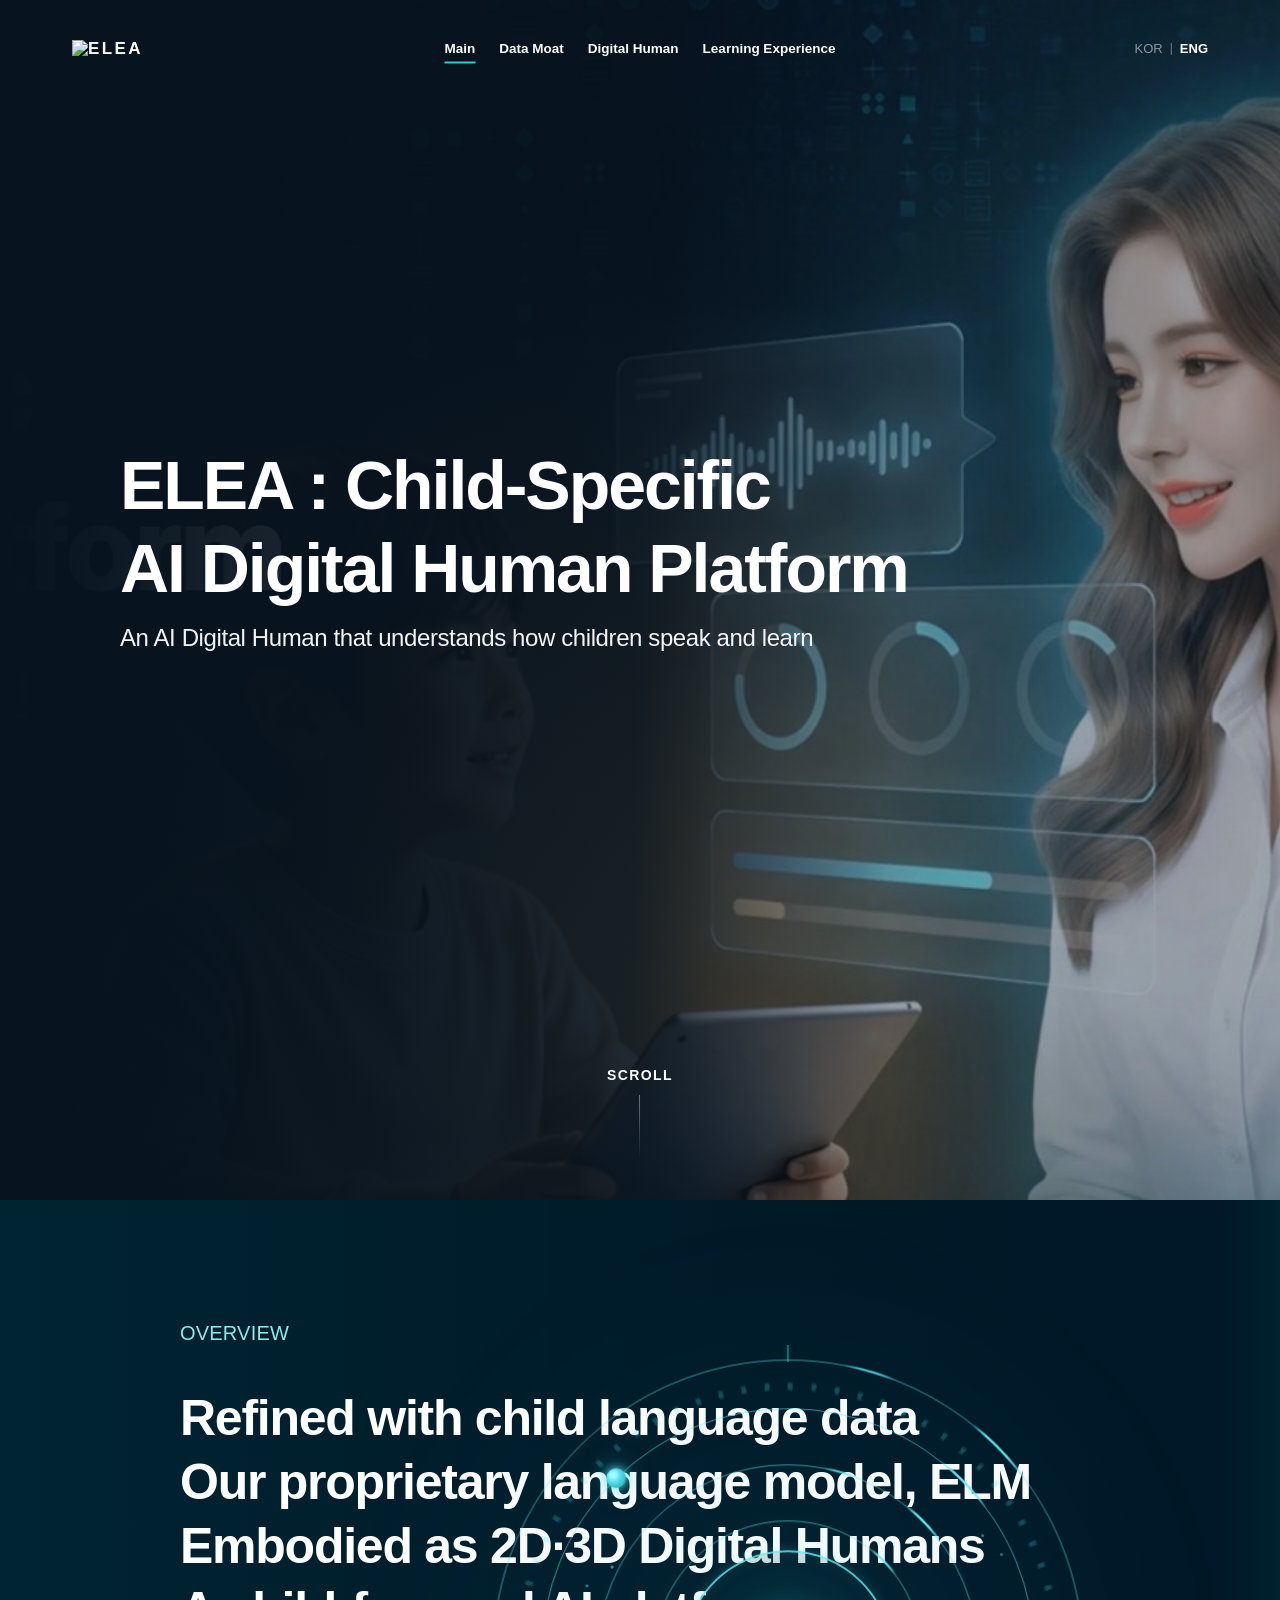
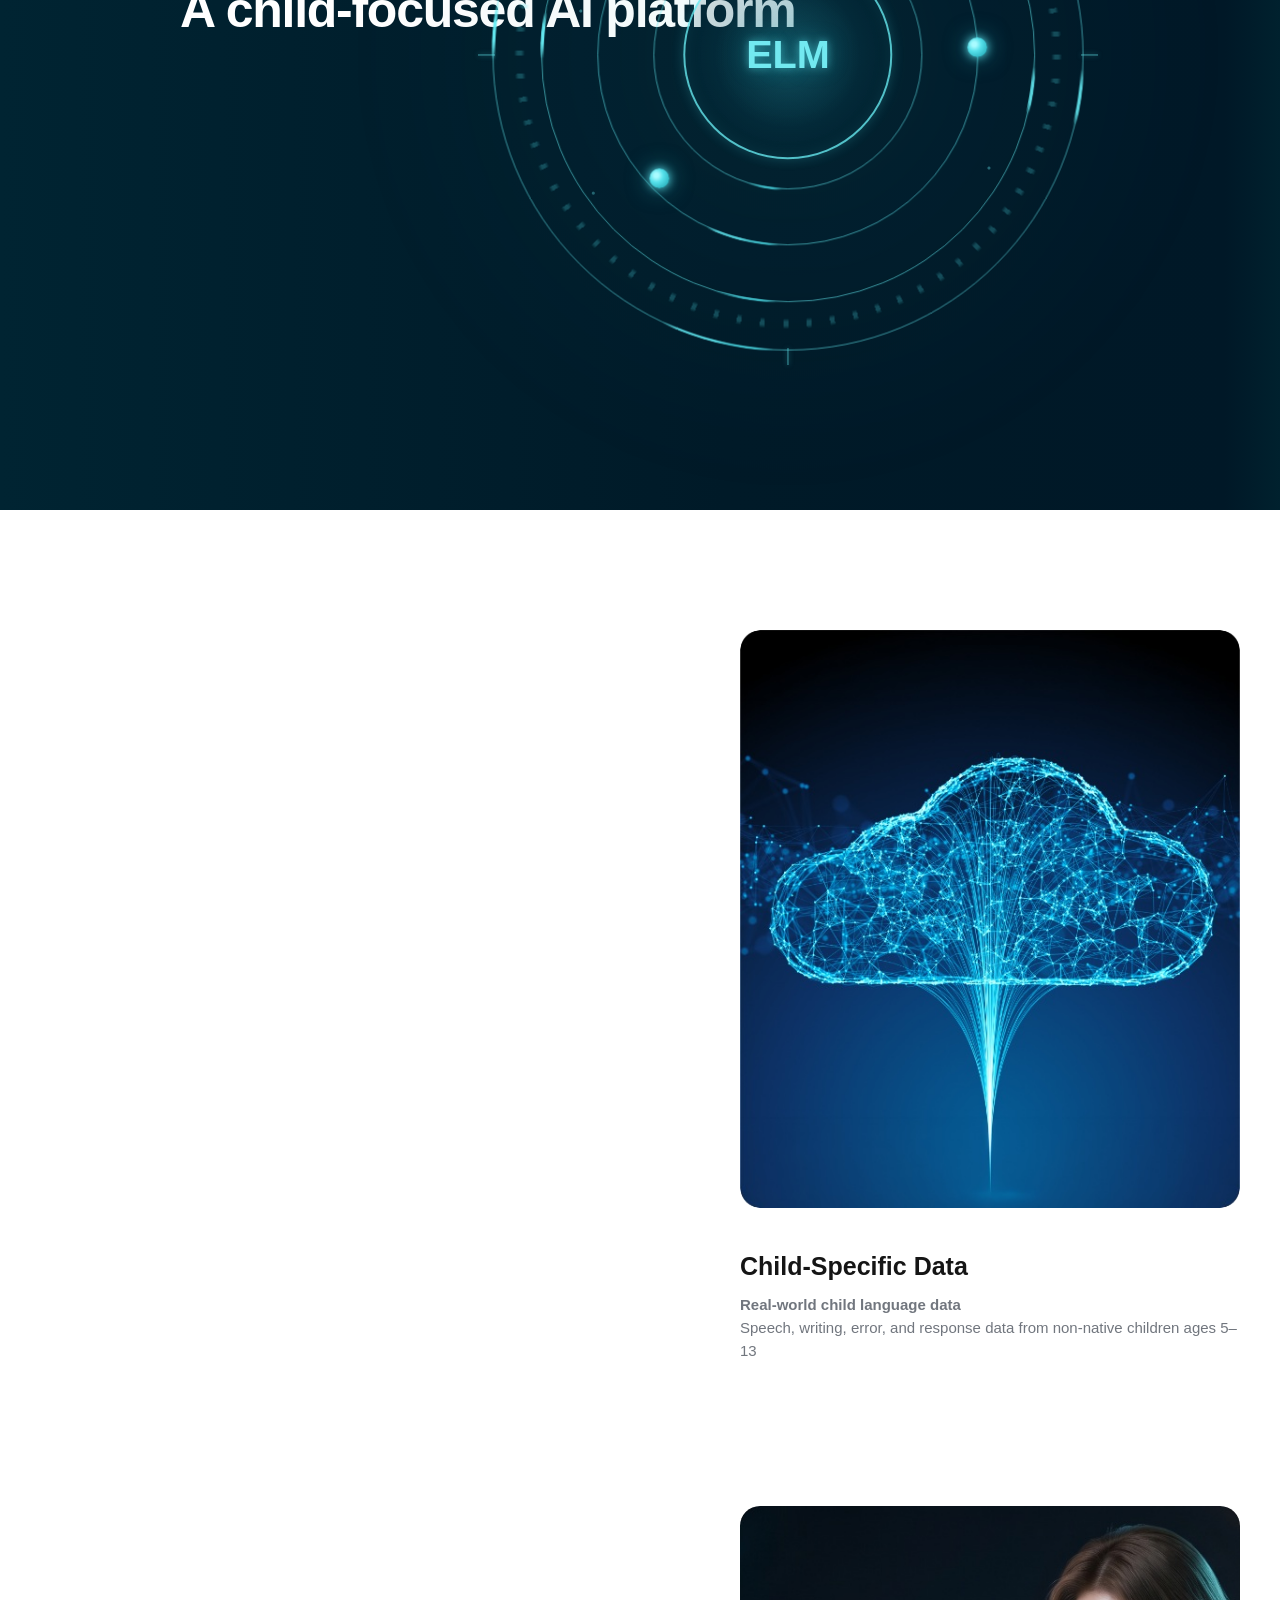
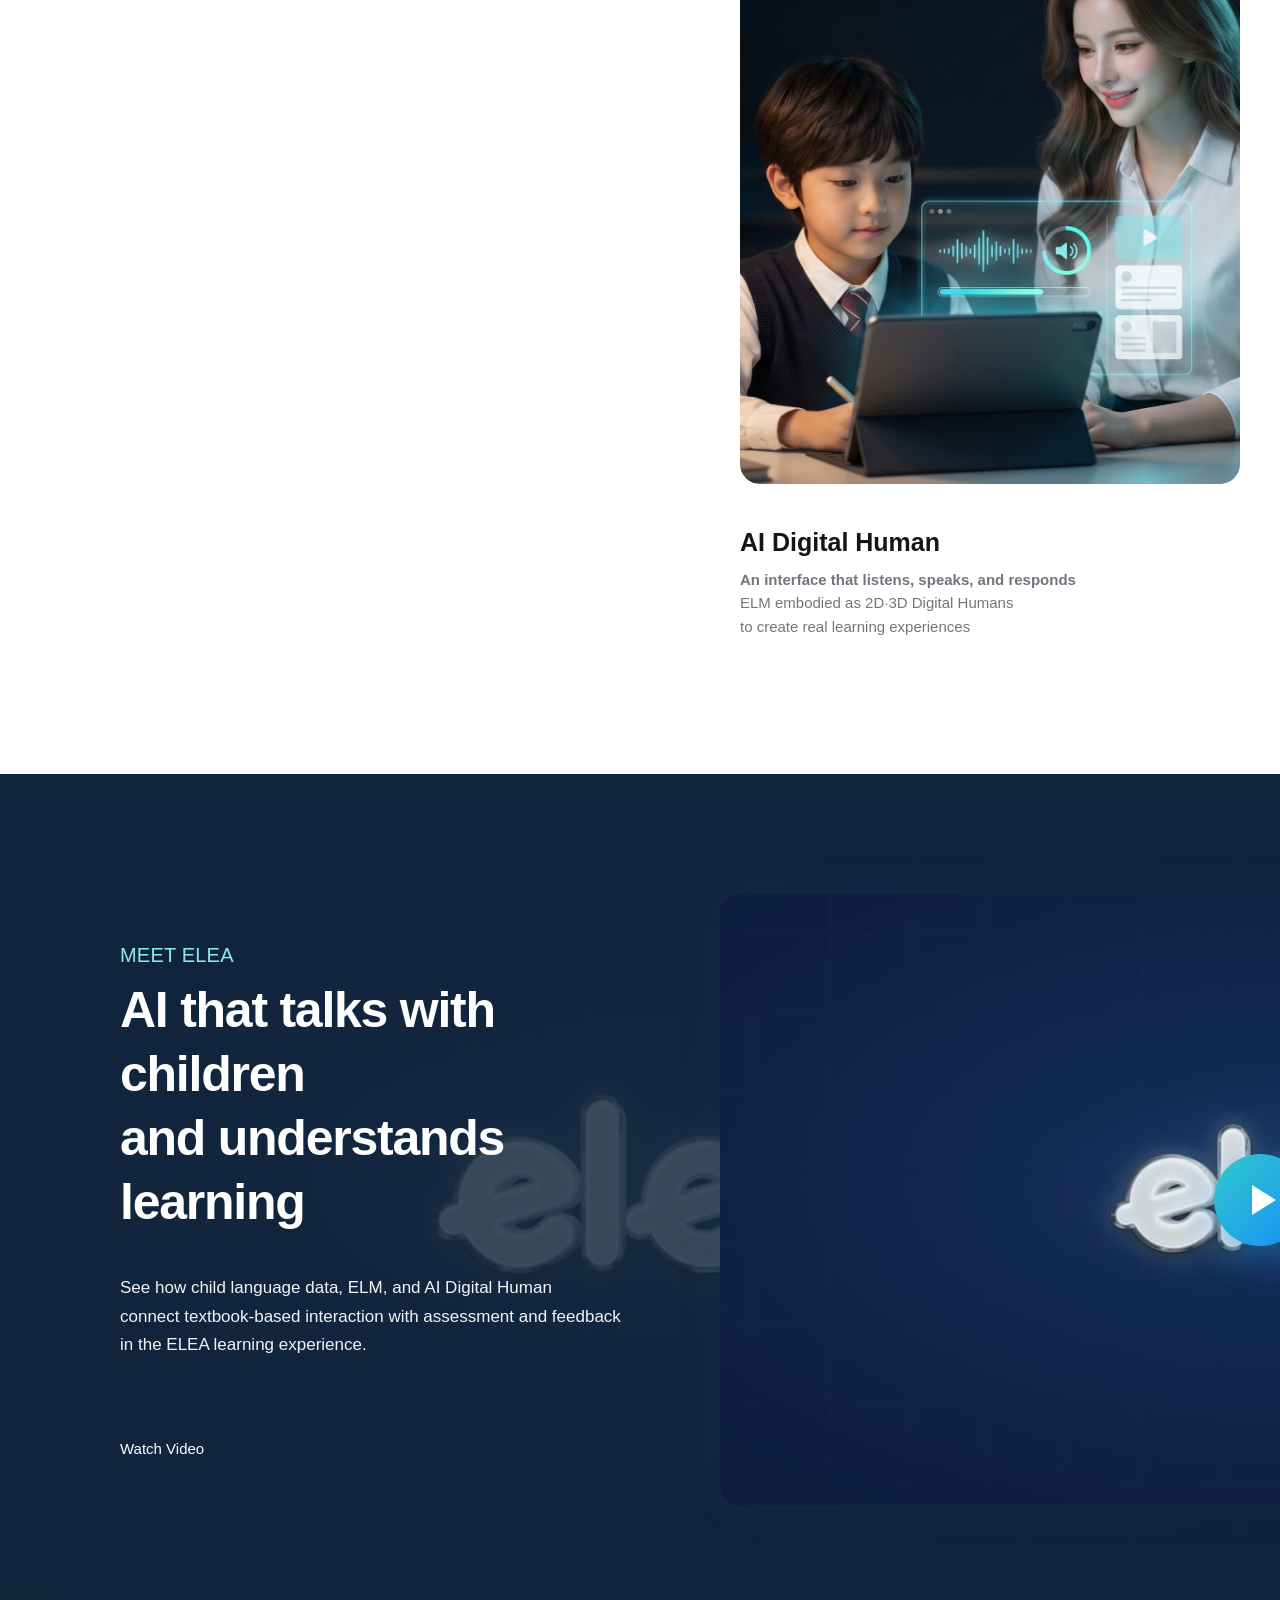
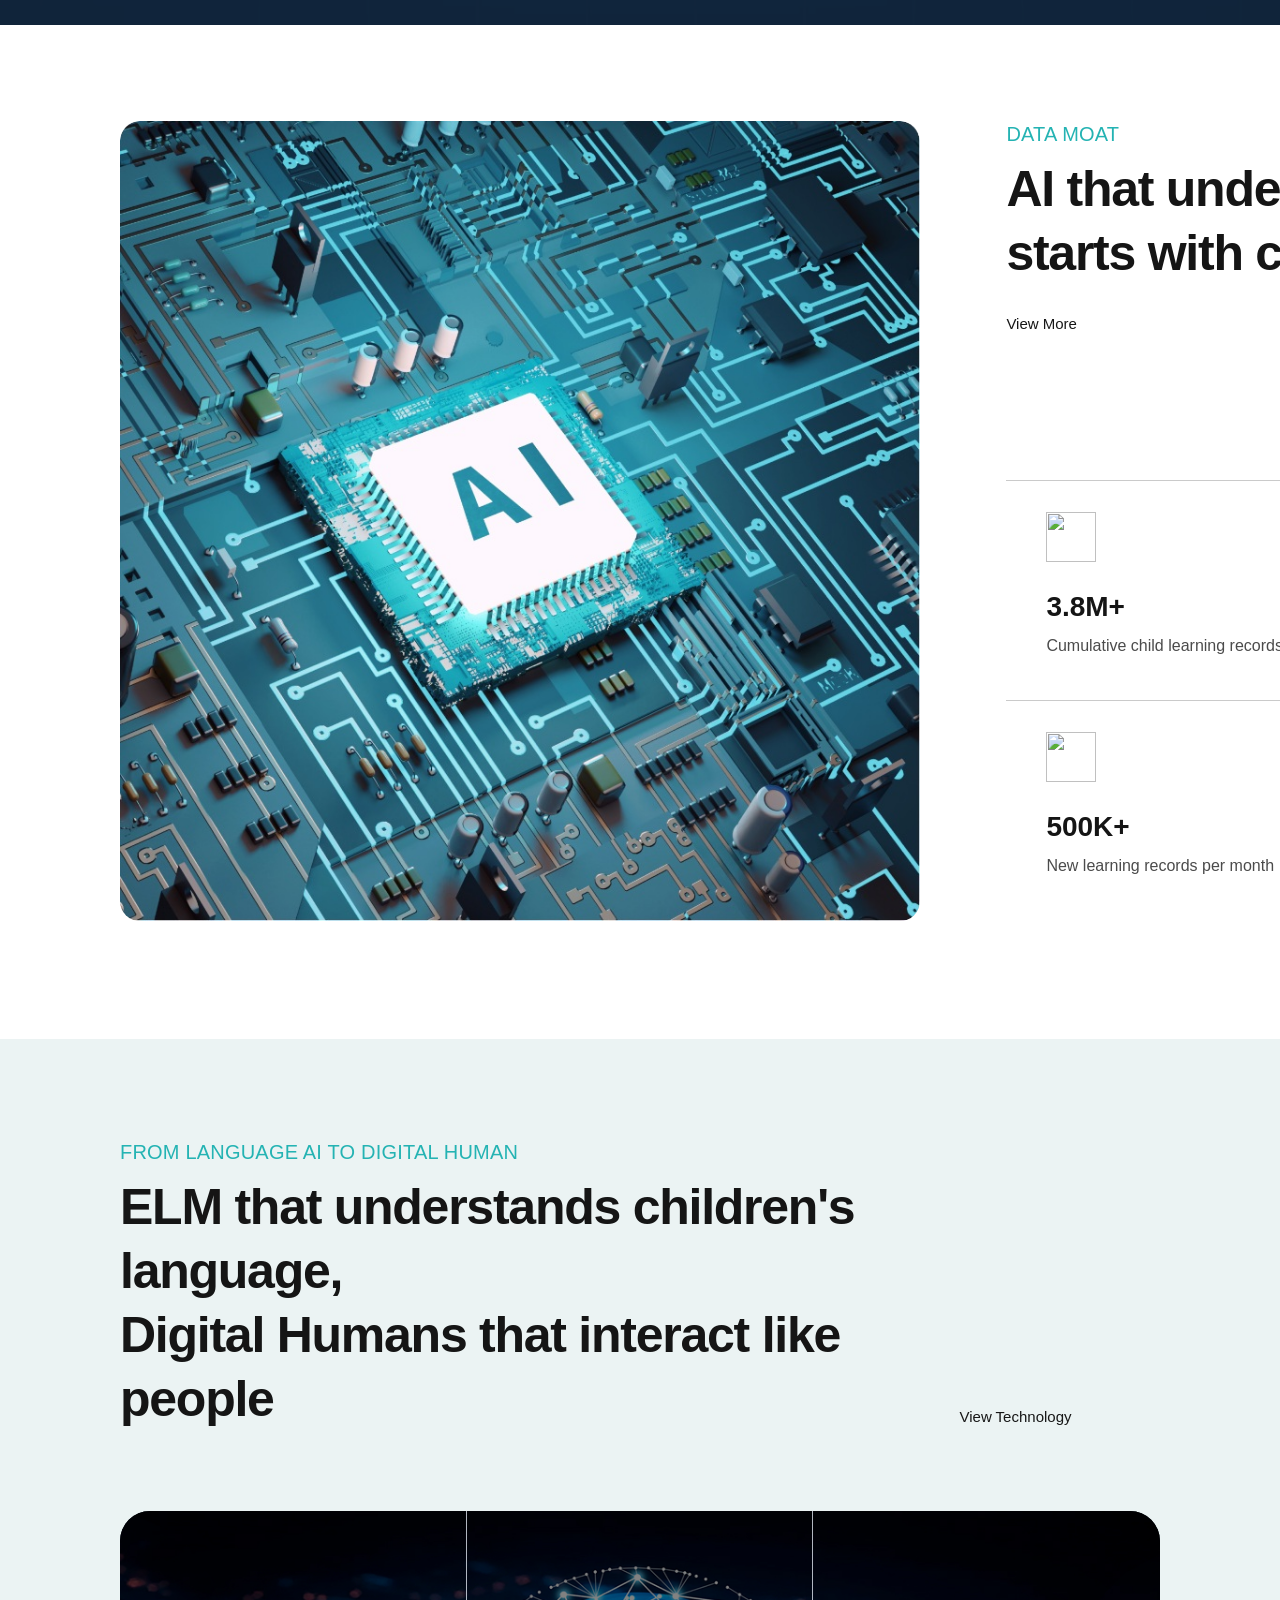
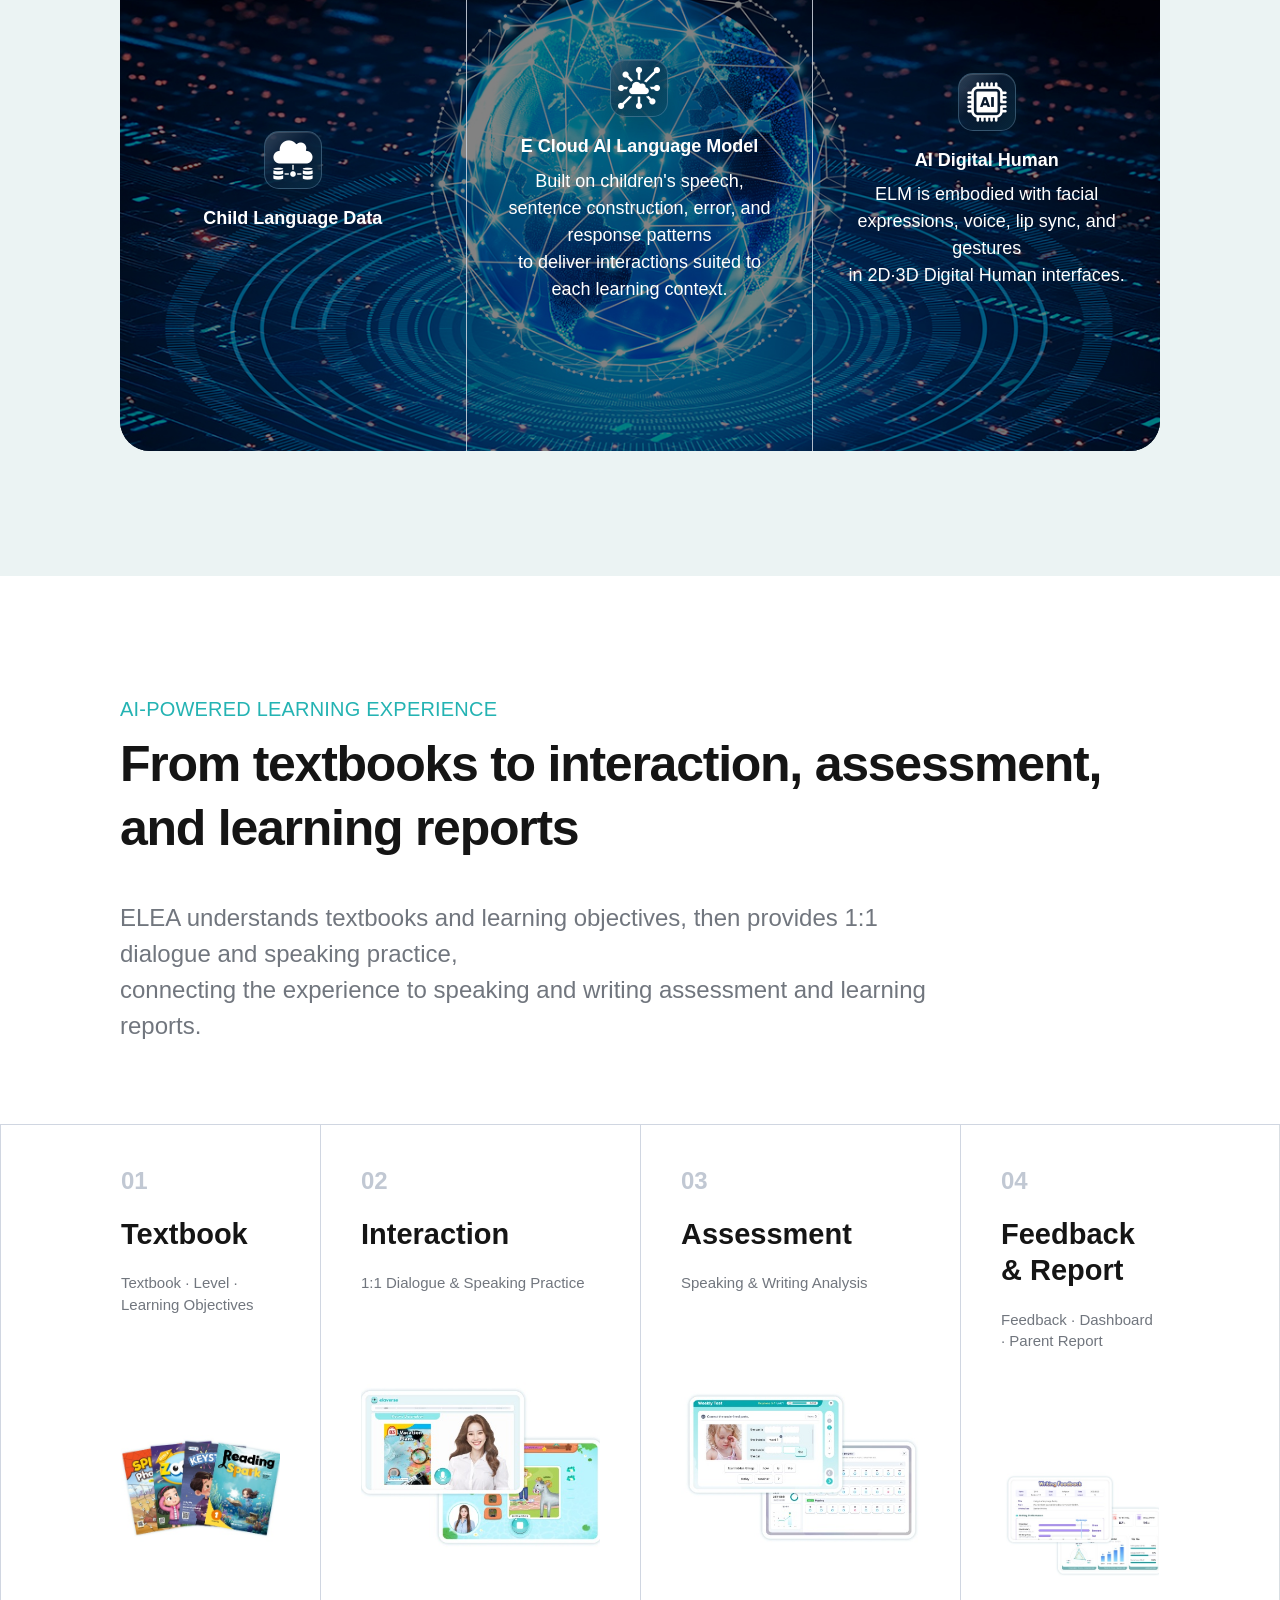
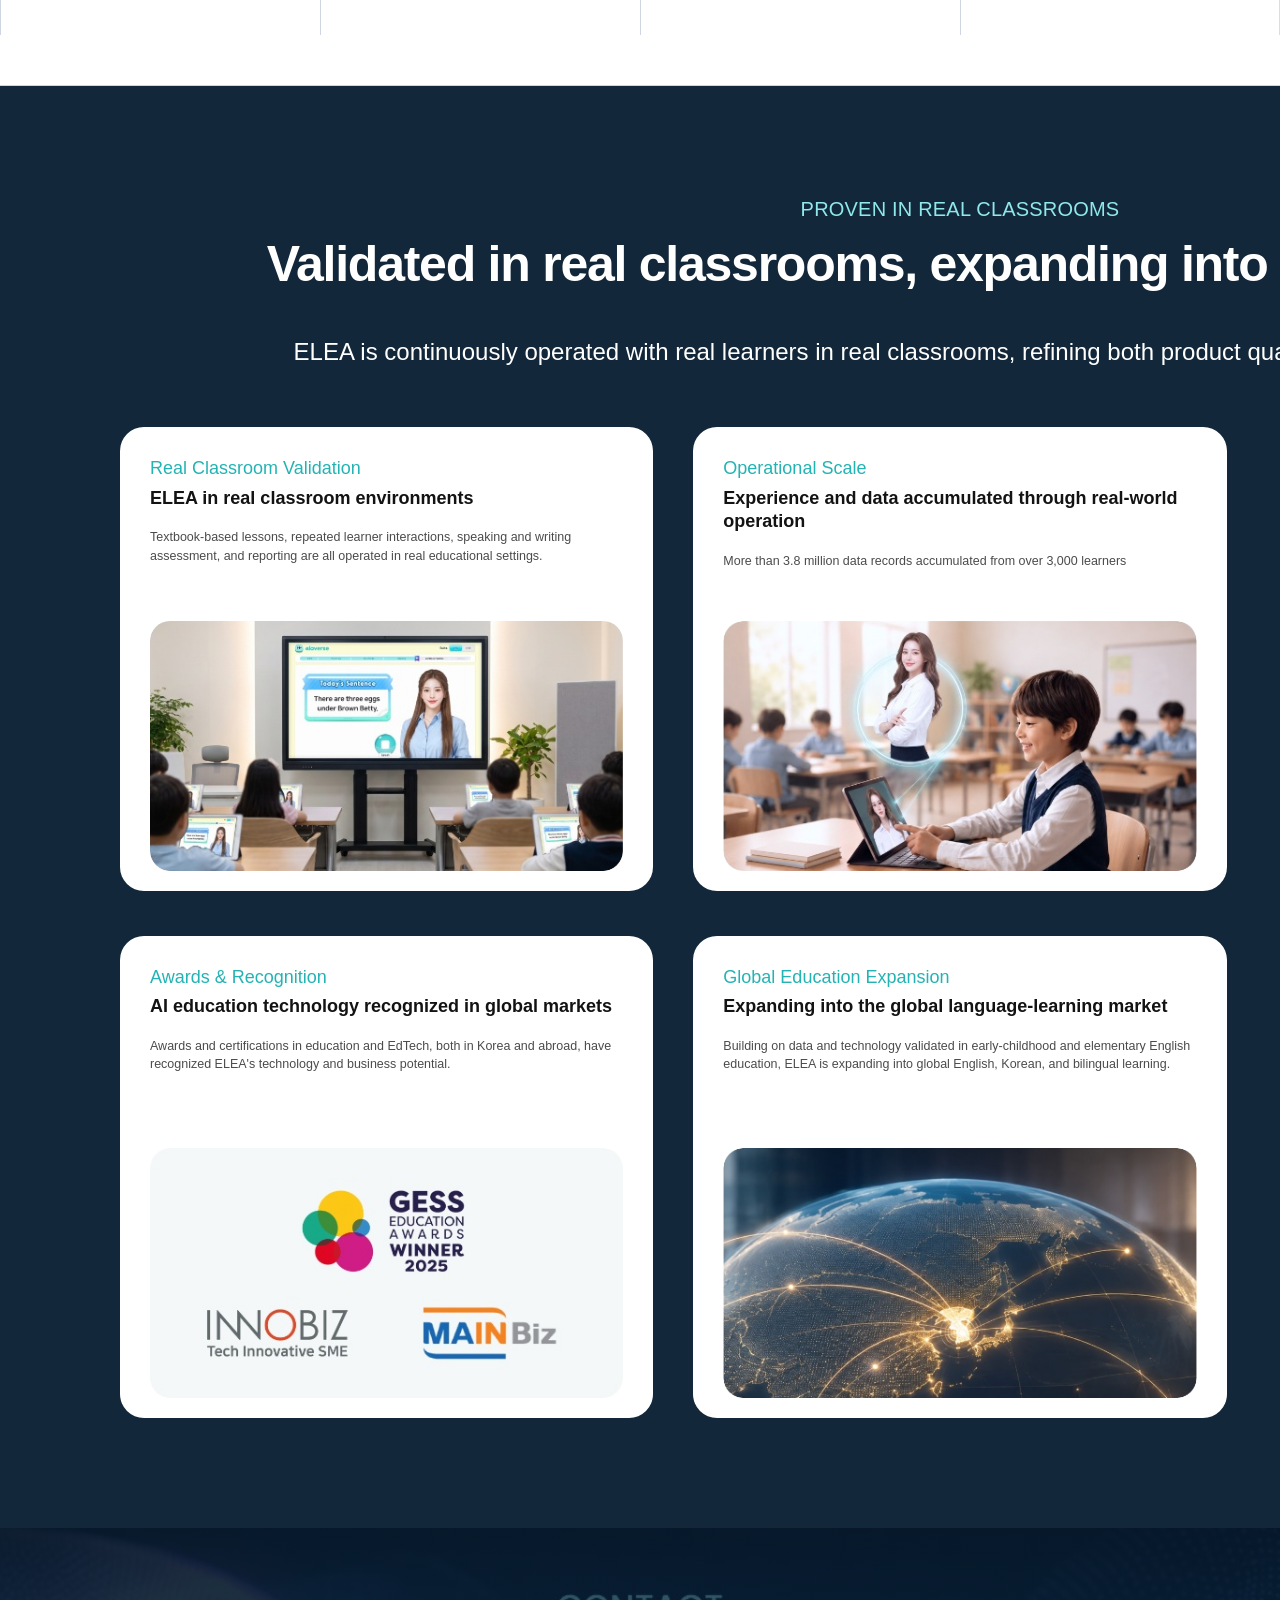
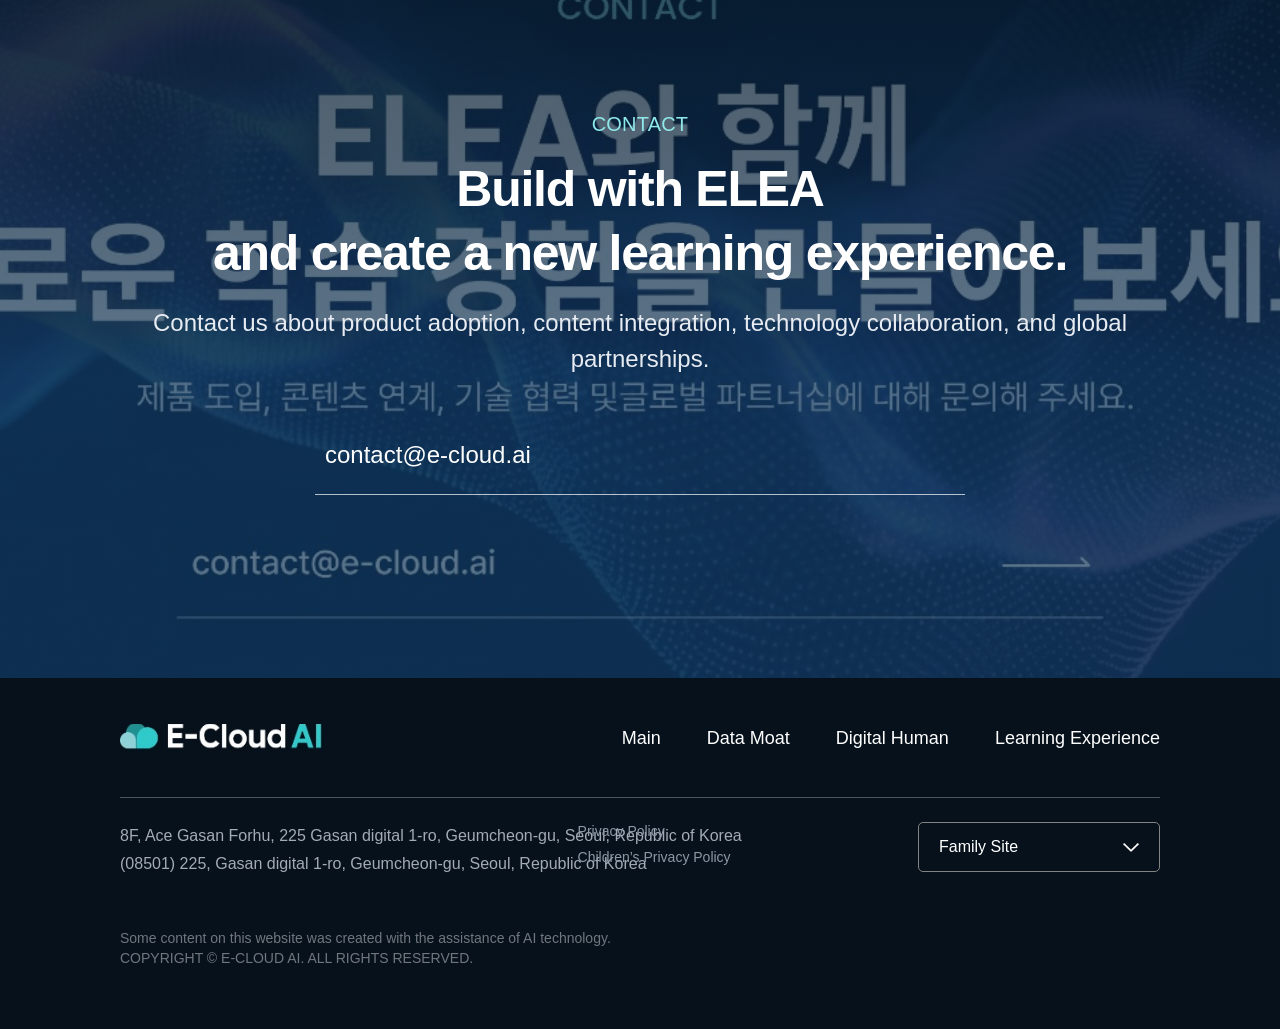
==== commit d4c3ef22: "Add files via upload" ====
--- a/index.html
+++ b/index.html
@@ -1,190 +1,220 @@
-<!doctype html>
-<html lang="ko" class="no-js"><head>
-<meta charset="utf-8"><meta name="viewport" content="width=device-width,initial-scale=1,viewport-fit=cover">
-<meta name="theme-color" content="#07181c"><meta name="description" content="ELEA : Child-Specific AI Digital Human Platform">
-<title>ELEA | E-Cloud AI</title><link rel="stylesheet" href="assets/css/style.css">
-</head><body class="page-home">
-<a class="skip-link" href="#main">본문 바로가기</a>
+<!DOCTYPE html>
 
-<div class="scroll-progress" aria-hidden="true"><span></span></div>
-<header class="site-header" data-header>
-  <div class="header-inner">
-    <a class="brand" href="index.html" aria-label="ELEA 메인"><img src="assets/images/elea_logo.svg" alt="ELEA" class="site-logo"></a>
-    <nav class="gnb" aria-label="주요 메뉴">
-      <a href="index.html#main-visual">Main</a>
-      <a href="data-moat.html">Data Moat</a>
-      <a href="technology.html">Digital Human</a>
-      
-      <a href="index.html#impact">Impact</a>
-      <a href="index.html#contact">Contact</a>
-    </nav>
-    <div class="header-tools">
-      <div class="language-select">
-        <button class="language-current" type="button" aria-expanded="false">KO <i></i></button>
-        <div class="language-list">
-          <a class="is-active" href="#">KO</a>
-          <button type="button" aria-disabled="true">EN</button>
-        </div>
-      </div>
-      <button class="grid-menu" type="button" aria-label="전체 메뉴 열기"><i></i><i></i><i></i><i></i><i></i><i></i><i></i><i></i><i></i></button>
-      <button class="mobile-toggle" type="button" aria-label="모바일 메뉴 열기" aria-expanded="false"><span></span><span></span></button>
-    </div>
-  </div>
+<html lang="en">
+<head>
+<meta charset="utf-8"/>
+<meta content="width=device-width,initial-scale=1,viewport-fit=cover" name="viewport"/>
+<title>ELEA | E-Cloud AI</title>
+<link href="assets/css/main-figma.css?v=20260812-v5" rel="stylesheet"/>
+<link href="assets/css/shared-header.css" rel="stylesheet"/>
+<link href="assets/css/shared-language-to-digital.css?v=20260812-v7" rel="stylesheet"/>
+<link href="assets/css/shared-footer.css?v=mobile-qc-0811" rel="stylesheet"/>
+<link href="assets/css/policy-modal.css" rel="stylesheet"/>
+<link href="assets/css/mobile-qc-full.css?v=20260812-v4" rel="stylesheet"/>
+<link href="./assets/css/english-layout.css?v=20260812-eng2" rel="stylesheet"/></head>
+<body>
+<div aria-hidden="true" class="scroll-progress"><span></span></div>
+<header class="site-header" data-header="">
+<div class="header-inner">
+<a aria-label="ELEA home" class="brand" href="index.html"><img alt="ELEA" src="https://www.figma.com/api/mcp/asset/15104890-ed0b-410e-95eb-d73ea76f69df.svg"/></a>
+<nav aria-label="Main navigation" class="gnb"><a class="is-active" href="index.html">Main</a><a href="data-moat.html">Data Moat</a><a href="digital-human.html">Digital Human</a><a href="learning-experience.html">Learning Experience</a></nav>
+<div class="header-tools">
+<div aria-label="Language selection" class="language-switch"><a class="lang-option" href="index-ko.html">KOR</a><span class="lang-separator">|</span><a aria-current="true" class="lang-option is-active" href="index.html">ENG</a></div>
+<button aria-expanded="false" aria-label="Open menu" class="mobile-toggle" type="button"><span></span><span></span><span></span></button>
+</div>
+</div>
 </header>
-<div class="all-menu-panel" aria-hidden="true">
-  <div class="all-menu-top"><a class="brand brand--light" href="index.html"><img src="assets/images/elea_logo.svg" alt="ELEA" class="site-logo"></a><button class="all-menu-close" type="button" aria-label="전체 메뉴 닫기">×</button></div>
-  <nav class="all-menu-nav" aria-label="전체 메뉴">
-    <a href="index.html#main-visual"><span>01</span><b>Main</b></a>
-    <a href="data-moat.html"><span>02</span><b>Data Moat</b></a>
-    <a href="technology.html"><span>03</span><b>Digital Human</b></a>
-    
-    <a href="index.html#impact"><span>05</span><b>Impact</b></a>
-    <a href="index.html#contact"><span>06</span><b>Contact</b></a>
-  </nav>
-</div>
-<main id="main">
-<section class="hero section-dark" id="main-visual" data-header-tone="dark">
-  <div class="hero-media"><img src="assets/images/main_visual_bg.jpg" alt="아이들이 로봇 학습 활동을 하는 데모 이미지" data-parallax="0.12"></div>
-  <div class="hero-overlay"></div><div class="hero-grid" aria-hidden="true"></div>
-  <div class="hero-copy shell">
-    <p class="kicker reveal-up">E-CLOUD AI</p>
-    <h1 class="hero-title split-lines">ELEA : Child-Specific AI Digital Human Platform</h1>
-    <p class="hero-sub reveal-up">아이들이 말하고 배우는 방식을 이해하는 AI 디지털휴먼</p>
-    <p class="hero-sub-eng reveal-up">AI Digital Humans That Understand How Children Speak and Learn</p>
-  </div>
-  <a class="scroll-cue" href="#overview"><span>SCROLL</span><i></i></a>
-</section>
-
-<section class="overview section-dark" id="overview" data-header-tone="dark" style="background: url('assets/images/overview_globe.jpg') no-repeat right center / cover; position: relative;">
-  <div style="position:absolute; inset:0; background:rgba(7,24,28,0.75); z-index:1;"></div>
-  <div class="shell overview-layout" style="position:relative; z-index:2; display:block; padding: 180px 0;">
-    <p class="section-label reveal-up">Overview.</p>
-    <div class="overview-copy" style="max-width: 650px;">
-      <h2 class="overview-title split-lines">아동 언어 데이터로 고도화한 자체 언어모델 ELM을<br>2D·3D 디지털휴먼으로 구현한 아동 특화 AI 플랫폼</h2>
-      <p class="overview-eng reveal-up">General-purpose AI understands language. ELEA understands how children learn language.</p>
-    </div>
-  </div>
-</section>
-
-<section class="business section-light" id="different" data-header-tone="dark">
-  <div class="shell business-layout">
-    <div class="business-heading sticky-heading">
-      <p class="section-label reveal-up">What Makes ELEA Different.</p>
-      <h2 class="display-title split-lines">단순한 AI 튜터가 아닌,<br>아동의 언어와 학습을 이해하는 플랫폼</h2>
-    </div>
-    <div class="business-list">
-      <article class="business-item business-item--left">
-        <figure class="media-card image-reveal tilt"><img src="assets/images/diff_1.jpg" alt="태블릿으로 학습하는 아동 데모 이미지"></figure>
-        <div class="business-caption reveal-up"><span>01</span><h3>Child-Specific Data</h3><p><b>실제 아동 언어 데이터</b><br>5~13세 비원어민 아동의 발화·쓰기·오류·반응 데이터</p></div>
-      </article>
-      <article class="business-item business-item--right">
-        <figure class="media-card image-reveal tilt"><img src="assets/images/diff_2.jpg" alt="교사와 학습자가 교재를 함께 보는 데모 이미지"></figure>
-        <div class="business-caption reveal-up"><span>02</span><h3>ELM</h3><p><b>아동의 학습 흐름을 이해하는 자체 언어모델</b><br>언어 데이터와 학습 맥락을 기반으로 상호작용과 평가를 설계</p></div>
-      </article>
-      <article class="business-item business-item--left">
-        <figure class="media-card image-reveal tilt"><img src="assets/images/diff_3.jpg" alt="AI 디지털휴먼 학습 화면 데모 이미지"></figure>
-        <div class="business-caption reveal-up"><span>03</span><h3>AI Digital Human</h3><p><b>듣고, 말하고, 반응하는 인터페이스</b><br>ELM을 2D·3D 디지털휴먼으로 구현해 실제 학습 경험으로 연결</p></div>
-      </article>
-    </div>
-  </div>
-</section>
-
-<section class="video-story section-dark" id="meet" data-header-tone="dark">
-  <div class="shell video-layout">
-    <p class="section-label reveal-up">MEET ELEA</p>
-    <div><h2 class="display-title split-lines">아이와 대화하고, 학습을 이해하는 AI</h2><p class="body-copy reveal-up">아동 언어 데이터와 ELM, AI 디지털휴먼이 교재 기반 상호작용부터 평가와 피드백까지 연결하는 ELEA의 학습 경험을 영상으로 만나보세요.</p></div>
-  </div>
-  <div class="youtube-shell reveal-scale">
-    <iframe width="1337" height="752" src="https://www.youtube.com/embed/Glulym_BlGY" title="[엘리아영어 X 연합뉴스TV ‘찾아라! 성공 레시피’] 진짜보다 더 진짜 같은 AI 튜터의 성공 비결은?" frameborder="0" allow="accelerometer; autoplay; clipboard-write; encrypted-media; gyroscope; picture-in-picture; web-share" referrerpolicy="strict-origin-when-cross-origin" allowfullscreen></iframe>
-  </div>
-  <p class="watch-label reveal-up">Watch Video ▶</p>
-</section>
-
-<section class="service-showcase section-light" id="data-moat" data-header-tone="light" style="padding:180px 0;">
-  <div class="shell data-moat-layout">
-    <div class="data-moat-image reveal-scale">
-      <img src="assets/images/data_moat_chip.jpg" alt="AI Chip">
-    </div>
-    <div class="data-moat-copy">
-      <p class="section-label reveal-up">Data Moat.</p>
-      <h2 class="display-title split-lines">아이를 이해하는 AI는<br>아이의 언어에서 시작됩니다</h2>
-      <a href="data-moat.html" class="text-link magnetic reveal-up" style="margin-top: 10px; margin-bottom: 40px;">View More <i>→</i></a>
-      <div class="service-stats" style="margin-top:0; flex-direction:column; gap:40px;">
-        <div class="reveal-up">
-          <img src="assets/images/icon_data_total.png" alt="Total Data Icon" class="stat-icon">
-          <strong style="color:var(--main-dark); font-size:42px;"><span data-count="380">0</span>만 건+</strong>
-          <p style="color:var(--ink); margin-top:8px;">한계를 확장하는 핵심 기술</p>
-        </div>
-        <div class="reveal-up">
-          <img src="assets/images/icon_data_monthly.png" alt="Monthly Data Icon" class="stat-icon">
-          <strong style="color:var(--main-dark); font-size:42px;"><span data-count="50">0</span>만 건+</strong>
-          <p style="color:var(--ink); margin-top:8px;">월간 신규 유입 데이터</p>
-        </div>
-        <div class="reveal-up">
-          <img src="assets/images/icon_data_age.png" alt="Age Data Icon" class="stat-icon">
-          <strong style="color:var(--main-dark); font-size:42px;">5-13 years</strong>
-          <p style="color:var(--ink); margin-top:8px;">비원어민 아동 학습 데이터</p>
-        </div>
-      </div>
-    </div>
-  </div>
-</section>
-
-<section class="merit section-light" id="technology" data-header-tone="dark" data-merit>
-  <div class="shell merit-layout">
-    <div class="merit-visual sticky-heading">
-      <p class="section-label reveal-up">FROM LANGUAGE AI TO DIGITAL HUMAN</p>
-      <h2 class="display-title split-lines">아동의 언어를 이해하는 ELM,사람처럼 상호작용하는 디지털휴먼</h2>
-      <p class="body-copy reveal-up">아동의 발화, 문장 구성, 오류와 반응 패턴을 기반으로<br>학습 상황에 적합한 상호작용을 제공합니다.<br>ELM을 표정·음성·립싱크·제스처를 갖춘 2D·3D 디지털휴먼 인터페이스로 구현합니다.</p>
-      <a class="text-link magnetic" href="technology.html">View Technology <i>→</i></a>
-      <div class="merit-images image-reveal"><img class="is-active" src="assets/images/zebra-9944593_1280.webp" alt="아동 언어 데이터 데모 이미지"><img src="assets/images/mountains-6123127_1280.jpg" alt="ELM 기술 구조 데모 이미지"><img src="assets/images/diff_3.jpg" alt="AI 디지털휴먼 데모 이미지"></div>
-    </div>
-    <div class="merit-list">
-      <button class="merit-row is-active" type="button" data-merit-index="0"><span>01</span><div><small>Child Language Data</small><strong>아동 언어 데이터</strong></div><i>↗</i></button>
-      <button class="merit-row" type="button" data-merit-index="1"><span>02</span><div><small>ELM</small><strong>E Cloud AI Language Model</strong></div><i>↗</i></button>
-      <button class="merit-row" type="button" data-merit-index="2"><span>03</span><div><small>AI Digital Human</small><strong>사람처럼 상호작용하는 인터페이스</strong></div><i>↗</i></button>
-    </div>
-  </div>
-</section>
-
-<section class="products section-light" id="learning" data-header-tone="dark">
-  <div class="shell">
-    <div class="products-head"><div><p class="section-label reveal-up">AI-POWERED LEARNING EXPERIENCE</p><h2 class="display-title split-lines">교재에서 상호작용, 평가, 학습 리포트까지</h2><p class="body-copy reveal-up">교재와 학습 목표를 이해한 ELEA가 1:1 대화와 발화 훈련을 제공하고,말하기·쓰기 평가와 학습 리포트로 연결합니다.</p></div><a class="text-link magnetic" href="learning-experience.html">View Learning Experience <i>→</i></a></div>
-    <div class="product-grid">
-      <article class="product-card reveal-up"><span>01</span><h3>Textbook</h3><p>교재·레벨·학습 목표</p><figure><img src="assets/images/learning_1.jpg" alt="Textbook"></figure></article>
-      <article class="product-card reveal-up"><span>02</span><h3>Interaction</h3><p>1:1 대화와 발화 훈련</p><figure><img src="assets/images/learning_2.jpg" alt="Interaction"></figure></article>
-      <article class="product-card reveal-up"><span>03</span><h3>Assessment</h3><p>말하기·쓰기 분석</p><figure><img src="assets/images/learning_3.jpg" alt="Assessment"></figure></article>
-      <article class="product-card reveal-up"><span>04</span><h3>Feedback & Report</h3><p>피드백·대시보드·학부모 리포트</p><figure><img src="assets/images/learning_4.jpg" alt="Feedback & Report"></figure></article>
-    </div>
-  </div>
-</section>
-
-<section class="impact section-light" id="impact" data-header-tone="dark">
-  <div class="shell impact-head"><p class="section-label reveal-up">PROVEN IN REAL CLASSROOMS</p><h2 class="display-title split-lines">실제 교육 현장에서 검증되고,더 넓은 시장으로 확장됩니다</h2><p class="body-copy reveal-up">ELEA는 실제 학습자와 교실에서 반복적으로 운영되며<br>제품 완성도와 학습 경험을 지속적으로 고도화하고 있습니다.</p></div>
-  <div class="shell impact-grid">
-    <article class="impact-card  image-reveal"><figure><img src="assets/images/impact_1.jpg" alt=""></figure><div><span>Real Classroom Validation</span><h3>실제 교육 현장에서 운영되는 ELEA</h3><p>교재 기반 수업, 반복적인 학습자 상호작용,말하기·쓰기 평가와 리포팅을 실제 교육 현장에서 운영합니다.</p></div></article>
-    <article class="impact-card image-reveal"><figure><img src="assets/images/impact_2.jpg" alt=""></figure><div><span>Operational Scale</span><h3>실제 운영으로 축적되는 경험과 데이터</h3><p>3000명 이상의 누적 학습자로부터 누적된 380만 건 이상의 데이터</p></div></article>
-    <article class="impact-card image-reveal"><figure><img src="assets/images/impact_3.jpg" alt=""></figure><div><span>Learning Impact</span><h3>학습 과정의 변화를 지원하는 데이터 기반 경험</h3><p>반복 발화 훈련과 데이터 기반 피드백을 통해학습자의 말하기 참여, 유창성, 쓰기 정확도와 학습 자신감 향상을 지원합니다.</p></div></article>
-    <article class="impact-card image-reveal"><figure><img src="assets/images/impact_4.jpg" alt=""></figure><div><span>Awards & Recognition</span><h3>글로벌 시장에서 인정받은 AI 교육 기술</h3><p>국내외 교육·에듀테크 분야의 수상과 인증을 통해ELEA의 기술력과 사업성을 검증 받았습니다.</p></div></article>
-    <article class="impact-card  image-reveal"><figure><img src="assets/images/impact_5.jpg" alt=""></figure><div><span>Global Education Expansion</span><h3>글로벌 언어교육 시장으로 확장</h3><p>유·초등 영어교육에서 검증한 데이터와 기술을 기반으로 글로벌 영어교육, 한국어교육, 이중언어 교육으로 적용 영역을 확장합니다.</p></div></article>
-    <article class="impact-card image-reveal"><figure><img src="assets/images/impact_6.jpg" alt=""></figure><div><span>Beyond Education</span><h3>교육을 넘어 다양한 커뮤니케이션 영역으로</h3><p>ELEA에서 검증한 ELM과 AI 디지털휴먼 기술을 기반으로 실버 커뮤니케이션, Data/API와 다양한 디지털휴먼 응용 영역으로 확장합니다.</p></div></article>
-  </div>
-</section>
-
-<section class="contact section-dark" id="contact" data-header-tone="dark">
-  <div class="contact-media"><img src="assets/images/zebra-9944593_1280.webp" alt="디지털 학습 데모 이미지" data-parallax="0.08"></div><div class="contact-overlay"></div>
-  <div class="shell contact-copy"><p class="section-label reveal-up">CONTACT</p><h2 class="display-title split-lines">ELEA와 함께<br>새로운 학습 경험을 만들어 보세요.</h2><p class="body-copy body-copy--light reveal-up">제품 도입, 콘텐츠 연계, 기술 협력 및 글로벌 파트너십에 대해 문의해 주세요.</p><a class="contact-mail magnetic" href="mailto:contact@e-cloud.ai">contact@e-cloud.ai <i>→</i></a></div>
+<main>
+<section class="hero dark-section" data-header-tone="dark" id="hero">
+<video aria-hidden="true" autoplay="" class="hero-video" loop="" muted="" playsinline="" poster="assets/images/hero_visual.jpg" preload="auto">
+<source src="assets/video/main_video.mp4" type="video/mp4"/>
+</video>
+<div aria-hidden="true" class="hero-art"></div>
+<div class="hero-inner">
+<div class="hero-copy reveal">
+<h1>ELEA : Child-Specific<br/>AI Digital Human Platform</h1>
+<p>An AI Digital Human that understands how children speak and learn</p>
+</div>
+</div>
+<a class="scroll-cue" href="#overview"><span>SCROLL</span><i></i></a>
+</section>
+<section class="overview dark-section" data-header-tone="dark" id="overview">
+<div class="section-shell overview-grid">
+<div class="overview-copy reveal">
+<p class="eyebrow light">OVERVIEW</p>
+<h2>Refined with child language data<br/>Our proprietary language model, ELM<br/>Embodied as 2D·3D Digital Humans<br/>A child-focused AI platform</h2>
+</div>
+<div aria-label="Rotating graphic representing the ELM data structure" class="elm-orbit reveal" role="img">
+<div aria-hidden="true" class="elm-orbit-halo"></div>
+<span aria-hidden="true" class="elm-axis elm-axis-top"></span>
+<span aria-hidden="true" class="elm-axis elm-axis-right"></span>
+<span aria-hidden="true" class="elm-axis elm-axis-bottom"></span>
+<span aria-hidden="true" class="elm-axis elm-axis-left"></span>
+<div aria-hidden="true" class="elm-ring elm-ring-outer">
+<span class="elm-ring-arc elm-ring-arc-a"></span>
+<span class="elm-ring-arc elm-ring-arc-b"></span>
+</div>
+<div aria-hidden="true" class="elm-ring elm-ring-3">
+<span class="elm-dot elm-dot-1"></span>
+<span class="elm-ring-arc elm-ring-arc-a"></span>
+</div>
+<div aria-hidden="true" class="elm-ring elm-ring-2">
+<span class="elm-dot elm-dot-2"></span>
+<span class="elm-ring-arc elm-ring-arc-b"></span>
+</div>
+<div aria-hidden="true" class="elm-ring elm-ring-1">
+<span class="elm-dot elm-dot-3"></span>
+</div>
+<div aria-hidden="true" class="elm-core">
+<span>ELM</span>
+</div>
+<div aria-hidden="true" class="elm-particles"></div>
+</div>
+</div>
+</section>
+<section class="different light-section" data-header-tone="light" id="different">
+<div class="section-shell different-grid">
+<div class="different-title reveal">
+<p class="eyebrow">WHAT MAKES<br/>ELEA DIFFERENT</p>
+<h2>More than an AI tutor,<br/><em>a platform that understands<br/>children's language and learning</em></h2>
+</div>
+<div class="different-cards">
+<article class="diff-card card-data reveal">
+<img alt="Child-Specific Data" src="assets/images/diff_data.jpg"/>
+<h3>Child-Specific Data</h3>
+<p><b>Real-world child language data</b><br/>Speech, writing, error, and response data from non-native children ages 5–13</p>
+</article>
+<article class="diff-card card-elm reveal">
+<img alt="ELM" src="assets/images/diff_elm.jpg"/>
+<h3>ELM</h3>
+<p><b>A proprietary language model that understands how children learn</b><br/>Built on language data and learning context<br/>to design interactions and assessment</p>
+</article>
+<article class="diff-card card-human reveal">
+<img alt="AI Digital Human" src="assets/images/diff_human.jpg"/>
+<h3>AI Digital Human</h3>
+<p><b>An interface that listens, speaks, and responds</b><br/>ELM embodied as 2D·3D Digital Humans<br/>to create real learning experiences</p>
+</article>
+</div>
+</div>
+</section>
+<section class="meet dark-section" data-header-tone="dark" id="meet">
+<div class="meet-bg"></div>
+<div class="section-shell meet-grid">
+<div class="meet-copy reveal">
+<p class="eyebrow light">MEET ELEA</p>
+<h2>AI that talks with children<br/>and understands learning</h2>
+<p>See how child language data, ELM, and AI Digital Human<br/>connect textbook-based interaction with assessment and feedback<br/>in the ELEA learning experience.</p>
+<button class="under-link meet-video-trigger figma-arrow-link" type="button">Watch Video <img alt="" aria-hidden="true" class="figma-cta-arrow" src="https://www.figma.com/api/mcp/asset/0a9db8f7-8fd8-4246-9495-9e10b3871917.svg"/></button>
+</div>
+<button aria-label="Play ELEA introduction video" class="video-card reveal meet-video-trigger" type="button">
+<img alt="ELEA introduction video banner" src="assets/images/meet_banner.png"/>
+<span aria-hidden="true" class="video-play-button"><span class="video-play-icon"></span></span>
+</button>
+</div>
+</section>
+<section class="data-moat light-section" data-header-tone="light" id="data-moat">
+<div class="section-shell data-grid">
+<img alt="AI data chip" class="data-image reveal" src="assets/images/data_chip.jpg"/>
+<div class="data-copy reveal">
+<p class="eyebrow">DATA MOAT</p>
+<h2>AI that understands children<br/>starts with children's language</h2>
+<a class="under-link dark-link data-moat-more figma-arrow-link" href="data-moat.html">View More <img alt="" aria-hidden="true" class="figma-cta-arrow" src="https://www.figma.com/api/mcp/asset/6a91239e-6efd-462d-be70-baeb4f5016d5.svg"/></a>
+<div class="stats">
+<div class="stat stat-wide"><img alt="" aria-hidden="true" class="stat-icon figma-stat-icon" src="https://www.figma.com/api/mcp/asset/338eee78-e8e0-4405-a56b-33a12074c0fd.svg"/><strong>3.8M+</strong><p>Cumulative child learning records</p></div>
+<div class="stat"><img alt="" aria-hidden="true" class="stat-icon figma-stat-icon" src="https://www.figma.com/api/mcp/asset/e6d965d9-d088-4215-b858-f4e3a1d707c8.svg"/><strong>500K+</strong><p>New learning records per month</p></div>
+<div class="stat"><img alt="" aria-hidden="true" class="stat-icon figma-stat-icon" src="https://www.figma.com/api/mcp/asset/811f203a-48ee-4a2a-9be4-9a2a34d60d1d.svg"/><strong>5–13 years</strong><p>Non-native child learning data</p></div>
+</div>
+</div>
+</div>
+</section>
+<section class="technology light-blue-section shared-language-tech" data-header-tone="light" id="technology">
+<div class="section-shell">
+<div class="technology-head reveal">
+<div>
+<p class="eyebrow">FROM LANGUAGE AI TO DIGITAL HUMAN</p>
+<h2>ELM that understands children's language,<br/>Digital Humans that interact like people</h2>
+</div>
+<a class="under-link dark-link figma-arrow-link" href="digital-human.html">View Technology <img alt="" aria-hidden="true" class="figma-cta-arrow" src="https://www.figma.com/api/mcp/asset/cd4da2e4-f1ac-49ea-9156-0ce8a2321d27.svg"/></a>
+</div>
+<div aria-label="Child Language Data, E Cloud AI Language Model, AI Digital Human" class="technology-panel reveal" role="img">
+<img alt="" aria-hidden="true" class="technology-bg" src="assets/images/tech_bg_clean.jpg"/>
+<div class="technology-columns">
+<article class="technology-item technology-item-data">
+<span aria-hidden="true" class="technology-icon-glass"><img alt="" class="technology-icon" src="assets/images/tech_icon_data.png"/></span>
+<h3>Child Language Data</h3>
+</article>
+<article class="technology-item technology-item-model">
+<span aria-hidden="true" class="technology-icon-glass"><img alt="" class="technology-icon" src="assets/images/tech_icon_model.png"/></span>
+<h3>E Cloud AI Language Model</h3>
+<p>Built on children's speech, sentence construction, error, and response patterns<br/>to deliver interactions suited to each learning context.</p>
+</article>
+<article class="technology-item technology-item-ai">
+<span aria-hidden="true" class="technology-icon-glass"><img alt="" class="technology-icon" src="assets/images/tech_icon_ai.png"/></span>
+<h3>AI Digital Human</h3>
+<p>ELM is embodied with facial expressions, voice, lip sync, and gestures<br/>in 2D·3D Digital Human interfaces.</p>
+</article>
+</div>
+</div>
+</div>
+</section>
+<section class="learning light-section" data-header-tone="light" id="learning">
+<div class="section-shell learning-head reveal">
+<p class="eyebrow">AI-POWERED LEARNING EXPERIENCE</p>
+<h2>From textbooks to interaction, assessment, and learning reports</h2>
+<p>ELEA understands textbooks and learning objectives, then provides 1:1 dialogue and speaking practice,<br/>connecting the experience to speaking and writing assessment and learning reports.</p>
+</div>
+<div class="learning-grid">
+<article class="learning-card reveal"><span>01</span><h3>Textbook</h3><p>Textbook · Level · Learning Objectives</p><img alt="Textbook" src="assets/images/learning_1.jpg"/></article>
+<article class="learning-card reveal"><span>02</span><h3>Interaction</h3><p>1:1 Dialogue &amp; Speaking Practice</p><img alt="Interaction" src="assets/images/learning_2.jpg"/></article>
+<article class="learning-card reveal"><span>03</span><h3>Assessment</h3><p>Speaking &amp; Writing Analysis</p><img alt="Assessment" src="assets/images/learning_3.jpg"/></article>
+<article class="learning-card reveal"><span>04</span><h3>Feedback &amp; Report</h3><p>Feedback · Dashboard · Parent Report</p><img alt="Feedback &amp; Report" src="assets/images/learning_4.jpg"/></article>
+</div>
+</section>
+<section class="impact dark-card-section" data-header-tone="dark" id="impact">
+<div class="section-shell impact-head reveal">
+<p class="eyebrow light">PROVEN IN REAL CLASSROOMS</p>
+<h2>Validated in real classrooms, expanding into broader markets</h2>
+<p>ELEA is continuously operated with real learners in real classrooms, refining both product quality and the learning experience.</p>
+</div>
+<div class="section-shell impact-grid">
+<article class="impact-card reveal"><span>Real Classroom Validation</span><h3>ELEA in real classroom environments</h3><p>Textbook-based lessons, repeated learner interactions, speaking and writing assessment, and reporting are all operated in real educational settings.</p><img alt="Real Classroom Validation" src="assets/images/impact_1.jpg"/></article>
+<article class="impact-card reveal"><span>Operational Scale</span><h3>Experience and data accumulated through real-world operation</h3><p>More than 3.8 million data records accumulated from over 3,000 learners</p><img alt="Operational Scale" src="assets/images/impact_2.jpg"/></article>
+<article class="impact-card reveal"><span>Learning Impact</span><h3>A data-driven experience that supports progress throughout learning</h3><p>Repeated speaking practice and data-driven feedback support greater speaking participation, fluency, writing accuracy, and learning confidence.</p><img alt="Learning Impact" src="assets/images/impact_3.jpg"/></article>
+<article class="impact-card reveal"><span>Awards &amp; Recognition</span><h3>AI education technology recognized in global markets</h3><p>Awards and certifications in education and EdTech, both in Korea and abroad, have recognized ELEA's technology and business potential.</p><img alt="Awards and Recognition" src="assets/images/impact_4.jpg"/></article>
+<article class="impact-card reveal"><span>Global Education Expansion</span><h3>Expanding into the global language-learning market</h3><p>Building on data and technology validated in early-childhood and elementary English education, ELEA is expanding into global English, Korean, and bilingual learning.</p><img alt="Global Education Expansion" src="assets/images/impact_5.jpg"/></article>
+<article class="impact-card reveal"><span>Beyond Education</span><h3>Beyond education, into broader communication experiences</h3><p>Building on ELM and AI Digital Human technology validated through ELEA, we are expanding into senior communication, Data/API offerings, and broader Digital Human applications.</p><img alt="Beyond Education" src="assets/images/impact_6.jpg"/></article>
+</div>
+</section>
+<section class="contact dark-section" data-header-tone="dark" id="contact">
+<video aria-hidden="true" autoplay="" class="contact-video" loop="" muted="" playsinline="" poster="assets/images/ref_contact.jpg" preload="auto">
+<source src="assets/video/sect08_vid.mp4" type="video/mp4"/>
+</video>
+<div aria-hidden="true" class="contact-video-overlay"></div>
+<div class="section-shell contact-inner reveal">
+<p class="eyebrow light">CONTACT</p>
+<h2>Build with ELEA<br/>and create a new learning experience.</h2>
+<p>Contact us about product adoption, content integration, technology collaboration, and global partnerships.</p>
+<a class="mail-link figma-arrow-link" href="mailto:contact@e-cloud.ai">contact@e-cloud.ai <img alt="" aria-hidden="true" class="figma-contact-arrow" src="https://www.figma.com/api/mcp/asset/4087d8ec-a4b4-48fb-8811-983ed96ede2f.svg"/></a>
+</div>
+<button aria-label="Back to top" class="to-top"><img alt="" aria-hidden="true" src="assets/images/footer-chevron.png"/></button>
 </section>
 </main>
-<footer class="site-footer">
-  <div class="shell footer-grid">
-    <div><a class="brand" href="index.html"><img src="assets/images/elea_logo.svg" alt="ELEA" class="site-logo"></a><p>Child-Specific AI Digital Human Platform</p></div>
-    <div class="footer-contact"><a href="mailto:contact@e-cloud.ai">contact@e-cloud.ai</a><span>© E-CLOUD AI</span></div>
-  </div>
-</footer>
-<script src="https://cdn.jsdelivr.net/npm/gsap@3.13.0/dist/gsap.min.js"></script>
-<script src="https://cdn.jsdelivr.net/npm/gsap@3.13.0/dist/ScrollTrigger.min.js"></script>
-<script src="https://cdn.jsdelivr.net/npm/lenis@1.3.11/dist/lenis.min.js"></script>
-<script src="https://cdn.jsdelivr.net/npm/split-type@0.3.4/umd/index.min.js"></script>
-<script src="assets/js/app.js"></script>
-</body></html>+<footer class="footer elea-shared-footer" id="sharedFooter"></footer>
+<div aria-hidden="true" aria-label="ELEA introduction video" aria-modal="true" class="video-modal" id="meetVideoModal" role="dialog">
+<div class="video-modal-backdrop" data-video-close=""></div>
+<div class="video-modal-dialog" role="document">
+<button aria-label="Close video" class="video-modal-close" data-video-close="" type="button">×</button>
+<div class="video-modal-frame">
+<video controls="" id="meetVideoPlayer" playsinline="" poster="assets/images/meet_banner.png" preload="metadata">
+<source src="assets/video/meet_elea_eng.mp4" type="video/mp4"/>
+        Your browser does not support video playback.
+      </video>
+</div>
+</div>
+</div>
+<script src="assets/js/main-figma.js"></script>
+<script src="assets/js/shared-header.js"></script>
+<script src="assets/js/shared-footer.js"></script>
+<script src="assets/js/policy-modal.js"></script>
+</body>
+</html>
--- a/assets/css/main-figma.css
+++ b/assets/css/main-figma.css
@@ -0,0 +1,417 @@
+@charset "utf-8";
+@import url('https://cdn.jsdelivr.net/gh/orioncactus/pretendard/dist/web/static/pretendard.css');
+:root{--mint:#35c6cb;--mint2:#73e0e4;--navy:#071a28;--navy2:#102a3b;--ink:#151515;--muted:#777d84;--shell:1792px;--pad:128px}
+*{box-sizing:border-box}html{scroll-behavior:smooth}body{margin:0;font-family:Pretendard,"Noto Sans KR",Arial,sans-serif;color:var(--ink);background:#fff;word-break:keep-all;-webkit-font-smoothing:antialiased}a{color:inherit;text-decoration:none}img{display:block;max-width:100%}.section-shell{width:min(calc(100% - 256px),var(--shell));margin:0 auto}.dark-section{color:#fff;background:#061925}.light-section{background:#fff}.light-blue-section{background:#f2f8f8}.eyebrow{margin:0 0 30px;color:#18b8be;font-size:22px;font-weight:600;line-height:1.35;letter-spacing:.01em}.eyebrow.light{color:#7fe4e7}.reveal{opacity:0;transform:translateY(24px);transition:opacity .8s cubic-bezier(.2,.7,.2,1),transform .8s cubic-bezier(.2,.7,.2,1)}.reveal.in{opacity:1;transform:none}
+.header{position:absolute;z-index:20;top:0;left:0;width:100%;height:92px;display:flex;align-items:center;padding:0 9.6%;color:#fff}.elea-logo{display:block;width:94px;height:40px;overflow:hidden}.elea-logo img{width:100%;height:100%;object-fit:cover}.nav{position:absolute;left:50%;transform:translateX(-50%);display:flex;gap:42px;align-items:center}.nav a{position:relative;font-size:14px;color:rgba(255,255,255,.72);padding:12px 0}.nav a.active,.nav a:hover{color:#fff}.nav a.active:after{content:"";position:absolute;left:0;right:0;bottom:2px;height:1px;background:#51d5d8}.lang{margin-left:auto;display:flex;gap:8px;align-items:center;font-size:14px}.lang span{color:rgba(255,255,255,.55)}.lang strong{font-weight:700}
+.hero{height:100vh;min-height:840px;position:relative;overflow:hidden;background:linear-gradient(90deg,#061520 0%,#061520 34%,#071b28 64%,#08283a 100%)}.hero:before{content:"";position:absolute;inset:0;background:radial-gradient(circle at 68% 45%,rgba(37,196,205,.08),transparent 30%),linear-gradient(90deg,rgba(5,19,29,.88) 0%,rgba(5,19,29,.55) 38%,rgba(5,19,29,.08) 68%);z-index:2}.hero-art{position:absolute;z-index:1;right:0;top:0;width:69%;height:100%;background:url('../images/hero_visual.jpg') center right/cover no-repeat;filter:saturate(.92)}.hero-inner{position:relative;z-index:3;width:100%;height:100%;display:flex;align-items:center;padding:90px 6.2% 0}.hero-copy{margin-top:56px}.hero-copy h1{font-size:62px;line-height:1.35;letter-spacing:-.035em;margin:0;font-weight:800}.hero-copy p{font-size:29px;line-height:1.55;margin:24px 0 0;font-weight:300;color:rgba(255,255,255,.88)}.scroll-cue{position:absolute;z-index:5;bottom:34px;left:50%;transform:translateX(-50%);font-size:11px;letter-spacing:.12em;text-align:center}.scroll-cue i{display:block;width:1px;height:48px;background:linear-gradient(#aeb7bd,transparent);margin:12px auto 0}
+.overview{min-height:970px;display:flex;align-items:center;background:#002d3b}.overview-grid{display:grid;grid-template-columns:1.05fr .95fr;align-items:center;gap:70px}.overview-copy{padding-left:60px}.overview-copy h2{margin:0;font-size:54px;line-height:1.35;letter-spacing:-.03em;font-weight:800}.elm-orbit{justify-self:end;width:690px;height:690px;position:relative;isolation:isolate}
+.different{min-height:1260px;padding:86px 0 95px}.different-grid{display:grid;grid-template-columns:450px 1fr;gap:70px;align-items:start}.different-title{padding-left:0;position:sticky;top:100px}.different-title h2{font-size:43px;line-height:1.35;letter-spacing:-.035em;margin:12px 0 0;font-weight:800}.different-title em{font-style:normal;color:#1bb4ba}.different-cards{position:relative;min-height:1100px}.diff-card{position:absolute;width:390px}.diff-card img{width:390px;height:450px;object-fit:cover;border-radius:18px}.diff-card h3{font-size:28px;line-height:1.2;margin:38px 0 12px;letter-spacing:-.02em}.diff-card p{margin:0;color:#72777d;font-size:17px;line-height:1.6}.diff-card p b{color:#596169}.card-data{left:0;top:0}.card-elm{right:80px;top:300px}.card-human{left:0;top:620px}
+.meet{min-height:820px;position:relative;overflow:hidden;background:#02091d}.meet-bg{position:absolute;inset:0;background:radial-gradient(circle at 15% 70%,rgba(39,151,178,.28),transparent 28%),radial-gradient(circle at 87% 58%,rgba(30,103,156,.20),transparent 36%),linear-gradient(180deg,#02091b,#07142c)}.meet-grid{position:relative;z-index:2;min-height:820px;display:grid;grid-template-columns:540px 1fr;gap:90px;align-items:center}.meet-copy{padding-left:0}.meet-copy h2{font-size:53px;line-height:1.45;margin:0 0 40px;letter-spacing:-.03em}.meet-copy>p:not(.eyebrow){font-size:19px;line-height:1.75;color:rgba(255,255,255,.86);margin:0}.under-link{display:inline-flex;gap:18px;align-items:center;margin-top:62px;font-size:15px}.under-link span{display:inline-block;width:66px;border-bottom:1px solid currentColor;font-size:0}.video-card{border-radius:16px;overflow:hidden;box-shadow:0 0 50px rgba(0,90,150,.08)}.video-card img{width:100%;height:auto}
+.data-moat{padding:96px 0 118px}.data-grid{display:grid;grid-template-columns:854px 1fr;gap:84px;align-items:start}.data-image{width:854px;border-radius:14px}.data-copy{padding-top:8px}.data-copy h2{font-size:55px;line-height:1.28;letter-spacing:-.035em;margin:10px 0 28px}.dark-link{color:#171717}.stats{display:grid;grid-template-columns:1fr 1fr;margin-top:110px}.stat{border-top:1px solid #d6d9da;padding:36px 28px 0 38px;min-height:170px}.stat-wide{grid-column:1/-1;width:52%}.stat-icon{color:#45afd2;font-size:30px;display:block;margin-bottom:22px}.stat strong{font-size:31px;line-height:1}.stat p{font-size:18px;margin:18px 0 0;color:#4e4e4e}
+.technology{padding:100px 0 125px}.technology-head{display:flex;justify-content:space-between;align-items:flex-end;margin-bottom:84px}.technology-head h2{font-size:52px;line-height:1.35;letter-spacing:-.04em;margin:10px 0 0}.technology-head .under-link{margin:0 10px 12px 0}.technology-panel{width:100%;border-radius:24px;overflow:hidden}
+.learning{padding:108px 0 0}.learning-head{padding-left:0;margin-bottom:88px}.learning-head h2{font-size:54px;line-height:1.3;letter-spacing:-.04em;margin:12px 0 38px}.learning-head>p:last-child{font-size:20px;line-height:1.65;color:#777d84}.learning-grid{display:grid;grid-template-columns:repeat(4,1fr);border-top:1px solid #d9dee2;border-bottom:1px solid #d9dee2}.learning-card{min-height:510px;padding:42px 42px 22px;border-left:1px solid #d9dee2;overflow:hidden}.learning-card:last-child{border-right:1px solid #d9dee2}.learning-card span{color:#c2ccd8;font-size:22px;font-weight:700}.learning-card h3{font-size:34px;margin:28px 0 22px}.learning-card p{font-size:17px;color:#7b8086;margin:0}.learning-card img{width:100%;height:245px;object-fit:contain;margin-top:58px}
+.impact{background:#122d40;padding:88px 0 106px;color:#fff}.impact-head{text-align:center}.impact-head .eyebrow{margin-bottom:16px}.impact-head h2{font-size:50px;line-height:1.3;letter-spacing:-.035em;margin:0}.impact-head>p:last-child{font-size:18px;color:rgba(255,255,255,.85);margin:30px 0 0}.impact-grid{display:grid;grid-template-columns:repeat(3,1fr);gap:34px;margin-top:58px}.impact-card{background:#fff;color:#131313;border-radius:20px;padding:28px 28px 22px;min-height:410px;display:flex;flex-direction:column}.impact-card span{font-size:14px;color:#08aeba}.impact-card h3{font-size:20px;margin:8px 0 26px;line-height:1.35}.impact-card p{font-size:13px;line-height:1.55;color:#4d4d4d;margin:0 0 26px}.impact-card img{margin-top:auto;width:100%;height:200px;object-fit:cover;border-radius:14px}
+.contact{min-height:801px;position:relative;display:flex;align-items:center;justify-content:center;text-align:center;overflow:hidden;background:#0a2847 url('../images/ref_contact.jpg') center/cover no-repeat}.contact-inner{position:relative;z-index:2;opacity:0}.contact-inner h2{font-size:66px;line-height:1.36;letter-spacing:-.035em;margin:26px 0 24px}.contact-inner>p:not(.eyebrow){font-size:22px;color:rgba(255,255,255,.85);margin:0}.mail-link{display:flex;width:730px;justify-content:space-between;align-items:center;margin:82px auto 0;padding:0 16px 22px;border-bottom:1px solid rgba(255,255,255,.48);font-size:21px;font-weight:700;text-align:left}.to-top{display:none}
+.footer{height:374px;background:#06141f url('../images/ref_footer.jpg') center/cover no-repeat;color:#a8b1bd;position:relative}.footer>.section-shell{opacity:0;pointer-events:none}
+
+/* Figma video assets */
+.hero-video{position:absolute;z-index:1;left:50%;top:50%;width:100%;height:100%;transform:translate(-50%,-50%);object-fit:cover;pointer-events:none}
+.hero-art{display:none}
+.contact-video{position:absolute;z-index:0;left:50%;top:50%;width:100%;height:auto;min-width:100%;min-height:100%;transform:translate(-50%,-50%);object-fit:cover;pointer-events:none}
+.contact-video-overlay{position:absolute;z-index:1;inset:0;background:linear-gradient(180deg,rgba(6,23,38,.72) 0%,rgba(14,50,83,.68) 60%);pointer-events:none}
+.contact-inner,.contact .to-top{z-index:2}
+
+@media(max-width:1200px){:root{--pad:40px}.section-shell{width:calc(100% - 80px)}.header{padding:0 40px}.nav{gap:22px}.hero-copy h1{font-size:48px}.hero-copy p{font-size:22px}.overview-copy{padding-left:0}.overview-copy h2{font-size:42px}.elm-orbit{width:520px;height:520px}.different-grid{grid-template-columns:340px 1fr}.diff-card{width:330px}.diff-card img{width:330px;height:380px}.data-grid{grid-template-columns:1fr 1fr}.data-image{width:100%}.meet-grid{grid-template-columns:420px 1fr}.technology-head h2,.learning-head h2{font-size:44px}.impact-head h2{font-size:42px}}
+@media(max-width:900px){.header{height:76px;padding:0 22px}.elea-logo{font-size:30px}.nav{display:none}.section-shell{width:calc(100% - 40px)}.hero{min-height:720px}.hero-art{width:100%;opacity:.55}.hero:before{background:linear-gradient(90deg,rgba(4,18,28,.9),rgba(4,18,28,.45))}.hero-inner{padding:70px 24px 0}.hero-copy h1{font-size:40px}.hero-copy p{font-size:20px}.overview{min-height:auto;padding:90px 0}.overview-grid{grid-template-columns:1fr}.overview-copy h2{font-size:36px}.elm-orbit{width:min(100%,560px);height:auto;aspect-ratio:1;justify-self:center}.different{padding:80px 0}.different-grid{display:block}.different-title{position:static}.different-cards{min-height:auto;display:grid;gap:50px;margin-top:70px}.diff-card{position:static;width:100%}.diff-card img{width:100%;height:auto;aspect-ratio:1/1;border-radius:16px}.meet-grid,.data-grid{grid-template-columns:1fr;padding:80px 0}.meet-grid{gap:50px}.data-image{order:1}.data-copy{order:0}.technology-head{display:block}.technology-head .under-link{margin-top:24px}.learning-grid{grid-template-columns:1fr 1fr}.impact-grid{grid-template-columns:1fr}.contact-inner h2{font-size:42px}.mail-link{width:min(100%,650px)}.footer-top,.footer-main{display:block}.footer-top nav{margin-top:30px;flex-wrap:wrap;gap:20px 34px}.policies,.family{margin-top:24px}}
+@media(max-width:560px){.eyebrow{font-size:15px;margin-bottom:20px}.hero-copy h1{font-size:31px;line-height:1.3}.hero-copy p{font-size:16px}.overview-copy h2,.different-title h2,.meet-copy h2,.data-copy h2,.technology-head h2,.learning-head h2,.impact-head h2,.contact-inner h2{font-size:31px}.stats{display:block}.stat-wide{width:100%}.learning-grid{grid-template-columns:1fr}.learning-card{border-right:1px solid #d9dee2}.contact{min-height:620px}.contact-inner>p:not(.eyebrow){font-size:16px}.mail-link{margin-top:50px;font-size:17px}.footer-top nav{font-size:14px}}
+
+@media(max-width:900px){.contact{background:#0a2847;min-height:620px}.contact-inner{opacity:1}.to-top{display:block}.footer{height:auto;background:#06141f;padding:54px 0 56px}.footer>.section-shell{opacity:1;pointer-events:auto}.footer-top{display:block;padding-bottom:34px;border-bottom:1px solid #48515a}.company-logo{width:220px}.footer-main{display:block;padding-top:34px}.footer-bottom{margin-top:58px}}
+
+/* === Figma node 757:6653 exact desktop alignment === */
+@media (min-width:1201px){
+  :root{--shell:1680px;--pad:120px;--mint:#30CACB;--mint-light:#8FE8E9;--mint-dark:#24B3B3;--navy850:#12273A;--navy950:#07131E;--g90:#1A1A1A;--g70:#4B4B4B;--g60:#71767E;--g50:#A4ABB6;--g40:#C1C8D3;--g30:#D0D6E1;--g20:#E7EBF2;--g10:#F2F4F6}
+  .section-shell{width:1680px;max-width:calc(100% - 240px);margin:0 auto}
+  .eyebrow{font-family:Poppins,Pretendard,sans-serif;font-size:24px;line-height:1.2;font-weight:500;margin:0;color:var(--mint-dark)}
+  .eyebrow.light{color:var(--mint-light)}
+
+  .header{height:88px;padding:0;left:50%;transform:translateX(-50%);width:1680px;max-width:calc(100% - 240px)}
+  .elea-logo{width:168px;height:36px;display:flex;align-items:center;justify-content:flex-start;overflow:visible}
+  .elea-logo img{width:98px;height:36px;object-fit:contain}
+  .nav{gap:40px}
+  .nav a{font-size:14.6px;line-height:1;font-weight:500;padding:12px 0;color:rgba(255,255,255,.65);letter-spacing:-.14px}
+  .nav a.active{font-weight:700}
+  .nav a.active:after{bottom:3px;background:#30CACB}
+  .lang{gap:6px;font-size:15px}
+
+  .hero{height:1200px;min-height:1200px;background:#12273A}
+
+  .hero-video{width:1920px;height:1200px;max-width:none;object-fit:cover}
+  .contact{background:#07131E}
+  .contact-video{width:1921px;height:1070px;max-width:none;min-width:0;min-height:0;object-fit:cover}
+  .contact-video-overlay{background:linear-gradient(180deg,rgba(6,23,38,.72) 0%,rgba(14,50,83,.68) 60%)}
+  .hero-art{width:100%;height:100%;right:0;background-position:center;background-size:cover}
+  .hero:before{background:linear-gradient(90deg,#07131E 0%,rgba(7,19,30,.85) 49.65%,rgba(7,19,30,.2) 69.57%)}
+  .hero-inner{width:1680px;max-width:calc(100% - 240px);margin:0 auto;padding:0;align-items:center}
+  .hero-copy{margin-top:-100px}
+  .hero-copy h1{font-size:80px;line-height:1.3;letter-spacing:-2.2px;font-weight:800;margin:0;white-space:nowrap}
+  .hero-copy p{font-size:36px;line-height:1.5;letter-spacing:-.4px;font-weight:400;color:#F2F4F6;margin:10px 0 0}
+  .scroll-cue{bottom:40px;font-size:14px;font-weight:600;letter-spacing:1.4px}
+  .scroll-cue i{height:65px;margin-top:12px;background:linear-gradient(rgba(255,255,255,.4),rgba(153,153,153,0))}
+
+  .overview{height:910px;min-height:910px;background:linear-gradient(90deg,#002432 0%,#001A28 56.66%,#001827 95.67%,#00212E 100%);display:block;position:relative}
+  .overview-grid{height:100%;display:block;position:relative}
+  .overview-copy{position:absolute;left:60px;top:120px;padding:0}
+  .overview-copy .eyebrow{font-size:20px;margin-bottom:40px}
+  .overview-copy h2{font-size:60px;line-height:1.3;letter-spacing:0;font-weight:700;margin:0}
+  .elm-orbit{position:absolute;width:748px;height:748px;right:-2px;top:81px}
+
+  .different{min-height:1864px;padding:120px 120px 0}
+  .different .section-shell{width:1680px;max-width:100%}
+  .different-grid{grid-template-columns:500px 1060px;column-gap:120px;align-items:start}
+  .different-title{position:static;padding:0}
+  .different-title .eyebrow{font-size:24px;line-height:1.3;margin:0 0 10px}
+  .different-title h2{font-size:60px;line-height:1.3;letter-spacing:0;margin:0;font-weight:700}
+  .different-cards{height:1744px;min-height:1744px;position:relative}
+  .diff-card{width:500px;position:absolute}
+  .diff-card img{width:500px;height:578px;border-radius:20px;object-fit:cover}
+  .diff-card h3{font-size:40px;line-height:1.3;margin:42px 0 10px;font-weight:700;letter-spacing:0}
+  .diff-card p{font-size:22px;line-height:1.5;color:#71767E;margin:0}
+  .diff-card p b{color:#71767E}
+  .card-data{left:0;top:0}
+  .card-elm{right:0;top:480px}
+  .card-human{left:0;top:875.5px}
+
+  .meet{height:851px;min-height:851px;background:#12273A}
+  .meet-bg{background-image:url('../images/meet_banner.png');background-size:cover;background-position:center;opacity:.18}
+  .meet-grid{height:851px;min-height:851px;grid-template-columns:530px 1080px;gap:70px;align-items:center}
+  .meet-copy{display:flex;flex-direction:column;gap:0}
+  .meet-copy .eyebrow{margin-bottom:10px}
+  .meet-copy h2{font-size:60px;line-height:1.3;margin:0 0 40px;letter-spacing:0;font-weight:700}
+  .meet-copy>p:not(.eyebrow){font-size:24px;line-height:1.5;color:#F2F4F6;margin:0}
+  .meet-copy .under-link{margin-top:80px}
+  .video-card{width:1080px;height:611px;border-radius:20px}
+  .video-card img{width:100%;height:100%;object-fit:cover}
+
+  .data-moat{background:#fff}
+  .data-grid{grid-template-columns:800px 797px;gap:86.39px;align-items:stretch}
+  .data-image{width:800px;height:800px;object-fit:cover;border-radius:20px}
+  .data-copy{padding:0;display:flex;flex-direction:column;justify-content:space-between}
+  .data-copy .eyebrow{margin-bottom:10px}
+  .data-copy h2{font-size:60px;line-height:1.3;letter-spacing:0;margin:0 0 30px;font-weight:700}
+  .data-copy .under-link{margin-top:0}
+  .stats{height:441px;margin-top:auto;display:grid;grid-template-columns:1fr 1fr;grid-template-rows:220px 220px}
+  .stat{min-height:220px;border-top:1px solid #CACACA;padding:31px 20px 20px 40px}
+  .stat-wide{grid-column:1;grid-row:1;width:auto}
+  .stat:nth-child(2){grid-column:1;grid-row:2}
+  .stat:nth-child(3){grid-column:2;grid-row:2}
+  .stat-icon{font-size:0;width:50px;height:50px;margin:0 0 24px;background:#45AFD2;border-radius:10px;opacity:.9}
+  .stat strong{font-size:34px;line-height:1.5;font-weight:600}
+  .stat p{font-size:22px;line-height:1.5;margin:6px 0 0;color:#4B4B4B;font-weight:500}
+
+  .technology{background:#EBF3F3}
+  .technology-head{margin:0 0 80px;align-items:flex-end}
+  .technology-head .eyebrow{margin-bottom:10px}
+  .technology-head h2{font-size:60px;line-height:1.3;letter-spacing:0;margin:0;font-weight:700}
+  .technology-head .under-link{margin:0 10px 6px 0}
+  .technology-panel{height:540px;object-fit:cover;border-radius:30px}
+
+  .learning{padding:120px 0 0}
+  .learning-head{margin-bottom:80px}
+  .learning-head .eyebrow{margin-bottom:10px}
+  .learning-head h2{font-size:60px;line-height:1.3;letter-spacing:0;margin:0 0 40px;font-weight:700}
+  .learning-head>p:last-child{font-size:24px;line-height:1.5;color:#71767E;margin:0;width:839px}
+  .learning-grid{grid-template-columns:repeat(4,1fr);border-color:#D0D6E1}
+  .learning-card{height:510px;min-height:510px;padding:40px 40px 0;gap:20px;border-color:#D0D6E1}
+  .learning-card:first-child{padding-left:120px}
+  .learning-card:last-child{padding-right:120px}
+  .learning-card span{font-size:24px;line-height:1.3;color:#C1C8D3}
+  .learning-card h3{font-size:40px;line-height:1.3;margin:20px 0 0;font-weight:700}
+  .learning-card p{font-size:22px;line-height:1.5;color:#71767E;margin:20px 0 0}
+  .learning-card img{height:280px;margin-top:35px;object-fit:contain}
+
+  .impact{background:#12273A;padding:110px 120px;color:#fff}
+  .impact .section-shell{max-width:1680px;width:1680px}
+  .impact-head .eyebrow{margin-bottom:10px}
+  .impact-head h2{font-size:60px;line-height:1.3;letter-spacing:0;margin:0;font-weight:700}
+  .impact-head>p:last-child{font-size:24px;line-height:1.3;margin:40px 0 0;color:#fff}
+  .impact-grid{grid-template-columns:repeat(3,1fr);column-gap:40px;row-gap:45px;margin-top:60px}
+  .impact-card{border-radius:24px;padding:30px 30px 20px;min-height:458px;gap:0}
+  .impact-card span{font-size:18px;line-height:1.3;color:#24B3B3;font-weight:500}
+  .impact-card h3{font-size:24px;line-height:1.3;margin:6px 0 31px;font-weight:700}
+  .impact-card p{font-size:16px;line-height:1.3;color:#4B4B4B;margin:0 0 31px;font-weight:500}
+  .impact-card img{height:250px;border-radius:20px;object-fit:cover}
+
+  .contact{height:750.66px;min-height:750.66px;background:#07131E url('../images/ref_contact.jpg') center/cover no-repeat}
+  .contact-inner{width:1680px;max-width:calc(100% - 240px);padding-top:0}
+  .contact-inner .eyebrow{margin-bottom:20px}
+  .contact-inner h2{font-size:80px;line-height:1.2;letter-spacing:0;margin:0;font-weight:700}
+  .contact-inner>p:not(.eyebrow){font-size:24px;line-height:1.5;color:#E7EBF2;margin:20px 0 0}
+  .mail-link{width:650px;margin:40px auto 0;padding:24px 0 25px 10px;font-size:24px;font-weight:500;border-bottom:1px solid rgba(255,255,255,.7)}
+  .to-top{display:block;position:absolute;right:20px;bottom:20px;width:50px;height:50px;border:0;border-radius:50%;background:#fff;color:#111;font-size:24px}
+
+  .footer{height:351px;background:#06111B;color:#A4ABB6}
+  .footer>.section-shell{opacity:1;pointer-events:auto}
+  .footer-top{height:120px;display:flex;align-items:center;justify-content:space-between;border-bottom:1px solid rgba(255,255,255,.28)}
+  .company-logo{width:220px;height:28px;overflow:hidden}
+  .company-logo img{width:220px;height:28px;object-fit:cover}
+  .footer-top nav{display:flex;gap:46px;font-size:18px;line-height:28px;color:#fff}
+  .footer-main{position:relative;height:112px;padding-top:23.8px}
+  .addr{position:absolute;left:0;top:23.8px;font-size:16px;line-height:28px;color:#A4ABB6}
+  .policies{position:absolute;left:737px;top:23.8px;display:flex;flex-direction:column;gap:6px;font-size:14px;line-height:1.4;color:#71767E}
+  .family{position:absolute;right:0;top:24px;width:242px;height:50px;padding:8px 20px;border:1px solid #838383;border-radius:5px;background:transparent;color:#fff;font-size:16px;text-align:left;display:flex;justify-content:space-between;align-items:center}
+  .footer-bottom{margin-top:19px;font-size:14px;line-height:1.4;color:#71767E}
+}
+
+@media(max-width:900px){
+  .hero-video{width:100%;height:100%;object-fit:cover;opacity:.78}
+  .contact-video{width:100%;height:100%;object-fit:cover}
+  .contact-video-overlay{background:linear-gradient(180deg,rgba(6,23,38,.72),rgba(14,50,83,.72))}
+}
+
+/* === Figma 05-1 (757:6839): real HTML text over visual === */
+.technology-panel{position:relative;overflow:hidden;background:#07131e}
+.technology-bg{position:absolute;inset:0;width:100%;height:100%;object-fit:cover;display:block}
+.technology-columns{position:relative;z-index:1;display:grid;grid-template-columns:repeat(3,1fr);height:100%}
+.technology-item{display:flex;flex-direction:column;align-items:center;justify-content:center;text-align:center;color:#fff;padding:0 40px;min-width:0}
+.technology-item:not(:last-child){border-right:1px solid rgba(208,214,225,.85)}
+.technology-icon{width:55px;height:55px;object-fit:cover;border-radius:10px;margin:0 0 15px}
+.technology-item h3{font-size:36px;line-height:1.5;font-weight:700;margin:0;color:#fff;white-space:nowrap}
+.technology-item p{font-size:18px;line-height:1.5;font-weight:400;margin:9px 0 0;color:#fff;white-space:nowrap}
+
+@media (max-width:1200px){
+  .technology-panel{height:auto;min-height:520px}
+  .technology-item{padding:40px 22px}
+  .technology-item h3{font-size:28px;white-space:normal}
+  .technology-item p{font-size:16px;white-space:normal}
+}
+@media (max-width:900px){
+  .technology-panel{min-height:0;background:#07131e}
+  .technology-bg{position:absolute;height:100%}
+  .technology-columns{grid-template-columns:1fr;}
+  .technology-item{min-height:260px;border-right:0!important;border-bottom:1px solid rgba(208,214,225,.65)}
+  .technology-item:last-child{border-bottom:0}
+}
+
+
+/* === Overview ELM animated orbit: source-based replacement for static image === */
+.elm-orbit{
+  --elm-line:rgba(101,232,239,.58);
+  --elm-bright:#74edf4;
+  --elm-core:#54dce4;
+  border-radius:50%;
+  background:transparent;
+  box-shadow:none;
+  transform:translateZ(0);
+}
+.elm-orbit-halo{
+  position:absolute;inset:2.5%;border-radius:50%;
+  background:transparent;
+  border:0;
+}
+.elm-orbit::before{
+  content:"";position:absolute;inset:-7%;border-radius:50%;pointer-events:none;
+  background:radial-gradient(circle,rgba(37,190,203,.075) 0%,rgba(17,112,137,.035) 43%,rgba(0,36,50,0) 72%);
+  filter:blur(22px);
+}
+.elm-ring{
+  position:absolute;left:50%;top:50%;border-radius:50%;
+  border:1px solid var(--elm-line);
+  transform:translate(-50%,-50%);
+  will-change:transform;
+}
+.elm-ring::before{
+  content:"";position:absolute;inset:-2px;border-radius:inherit;
+  background:conic-gradient(from 10deg,transparent 0 8%,rgba(110,237,244,.92) 9% 10.5%,transparent 12% 48%,rgba(74,219,230,.62) 49% 50%,transparent 52% 100%);
+  -webkit-mask:radial-gradient(farthest-side,transparent calc(100% - 3px),#000 calc(100% - 2px));
+          mask:radial-gradient(farthest-side,transparent calc(100% - 3px),#000 calc(100% - 2px));
+  filter:drop-shadow(0 0 5px rgba(78,224,236,.85));
+}
+.elm-ring-outer{width:79%;height:79%;animation:elmOrbitRotate 28s linear infinite}
+.elm-ring-3{width:66%;height:66%;animation:elmOrbitRotateReverse 22s linear infinite}
+.elm-ring-2{width:51%;height:51%;animation:elmOrbitRotate 18s linear infinite}
+.elm-ring-1{width:36%;height:36%;animation:elmOrbitRotateReverse 14s linear infinite}
+.elm-ring-outer::after{
+  content:"";position:absolute;inset:-12%;border-radius:50%;
+  background:repeating-conic-gradient(from 0deg,rgba(84,225,234,.55) 0deg 1deg,transparent 1deg 5deg);
+  -webkit-mask:radial-gradient(farthest-side,transparent 72%,#000 73% 74%,transparent 75%);
+          mask:radial-gradient(farthest-side,transparent 72%,#000 73% 74%,transparent 75%);
+  opacity:.45;
+}
+.elm-ring-arc{position:absolute;inset:-2px;border-radius:50%;pointer-events:none}
+.elm-ring-arc-a{
+  background:conic-gradient(from 226deg,transparent 0 12%,rgba(104,238,246,.9) 13% 14%,transparent 15% 63%,rgba(104,238,246,.72) 64% 65.3%,transparent 66% 100%);
+  -webkit-mask:radial-gradient(farthest-side,transparent calc(100% - 4px),#000 calc(100% - 3px));
+          mask:radial-gradient(farthest-side,transparent calc(100% - 4px),#000 calc(100% - 3px));
+  filter:drop-shadow(0 0 6px rgba(86,232,241,.9));
+}
+.elm-ring-arc-b{
+  background:conic-gradient(from 90deg,transparent 0 28%,rgba(96,231,240,.78) 29% 31%,transparent 32% 78%,rgba(96,231,240,.72) 79% 80%,transparent 81% 100%);
+  -webkit-mask:radial-gradient(farthest-side,transparent calc(100% - 3px),#000 calc(100% - 2px));
+          mask:radial-gradient(farthest-side,transparent calc(100% - 3px),#000 calc(100% - 2px));
+}
+.elm-dot{
+  position:absolute;width:20px;height:20px;border-radius:50%;
+  background:radial-gradient(circle at 35% 35%,#a9fbff 0 12%,#56e1eb 38%,#33bac6 72%);
+  box-shadow:0 0 10px rgba(96,234,243,.95),0 0 24px rgba(64,218,232,.55);
+}
+.elm-ring-3 .elm-dot-1{left:15%;top:14%;transform:translate(-50%,-50%)}
+.elm-ring-2 .elm-dot-2{right:-10px;top:48%;transform:translateY(-50%)}
+.elm-ring-1 .elm-dot-3{left:2%;bottom:4%;transform:translate(-50%,50%)}
+.elm-core{
+  position:absolute;left:50%;top:50%;width:28%;height:28%;transform:translate(-50%,-50%);
+  border:2px solid rgba(105,238,244,.78);border-radius:50%;
+  display:grid;place-items:center;
+  background:radial-gradient(circle,rgba(15,96,115,.35) 0%,rgba(6,52,69,.16) 66%,rgba(0,40,55,0) 100%);
+  box-shadow:0 0 12px rgba(74,223,232,.22),inset 0 0 18px rgba(81,225,235,.09);
+}
+.elm-core::before{
+  content:"";position:absolute;inset:12%;border-radius:50%;
+  background:radial-gradient(circle,rgba(77,221,231,.15),rgba(2,48,64,0) 67%);
+  animation:elmCorePulse 3.4s ease-in-out infinite;
+}
+.elm-core span{
+  position:relative;z-index:1;font-family:Pretendard,sans-serif;font-size:clamp(38px,3.1vw,64px);font-weight:800;line-height:1;
+  color:#72e9f0;text-shadow:0 0 8px rgba(85,226,235,.58),0 0 22px rgba(60,203,216,.28);
+}
+.elm-axis{position:absolute;z-index:3;background:rgba(100,232,240,.65);box-shadow:0 0 5px rgba(80,220,232,.5)}
+.elm-axis-top,.elm-axis-bottom{width:1px;height:17px;left:50%;transform:translateX(-50%)}
+.elm-axis-top{top:8.5%}.elm-axis-bottom{bottom:8.5%}
+.elm-axis-left,.elm-axis-right{height:1px;width:17px;top:50%;transform:translateY(-50%)}
+.elm-axis-left{left:8.5%}.elm-axis-right{right:8.5%}
+.elm-particles{
+  position:absolute;inset:8%;border-radius:50%;pointer-events:none;opacity:.55;
+  background:
+    radial-gradient(circle at 22% 36%,#64e5ed 0 1px,transparent 2px),
+    radial-gradient(circle at 18% 39%,rgba(100,229,237,.8) 0 1px,transparent 2px),
+    radial-gradient(circle at 17% 43%,rgba(100,229,237,.75) 0 1px,transparent 2px),
+    radial-gradient(circle at 81% 31%,rgba(100,229,237,.75) 0 1px,transparent 2px),
+    radial-gradient(circle at 84% 34%,rgba(100,229,237,.7) 0 1px,transparent 2px),
+    radial-gradient(circle at 82% 68%,rgba(100,229,237,.7) 0 1px,transparent 2px),
+    radial-gradient(circle at 19% 72%,rgba(100,229,237,.65) 0 1px,transparent 2px);
+  animation:elmParticles 6s ease-in-out infinite alternate;
+}
+@keyframes elmOrbitRotate{
+  from{transform:translate(-50%,-50%) rotate(0deg)}
+  to{transform:translate(-50%,-50%) rotate(360deg)}
+}
+@keyframes elmOrbitRotateReverse{
+  from{transform:translate(-50%,-50%) rotate(360deg)}
+  to{transform:translate(-50%,-50%) rotate(0deg)}
+}
+@keyframes elmCorePulse{
+  0%,100%{transform:scale(.94);opacity:.55}
+  50%{transform:scale(1.08);opacity:1}
+}
+@keyframes elmParticles{
+  from{transform:rotate(-1.5deg) scale(.99);opacity:.38}
+  to{transform:rotate(1.5deg) scale(1.01);opacity:.72}
+}
+@media (prefers-reduced-motion:reduce){
+  .elm-ring,.elm-core::before,.elm-particles{animation:none!important}
+}
+
+
+/* === Main top menu synchronized from data-moat.html (Data Moat header itself untouched) === */
+body.is-lock{overflow:hidden}
+.scroll-progress{position:fixed;left:0;top:0;right:0;height:3px;z-index:9997;transform-origin:left;pointer-events:none}.scroll-progress span{display:block;height:100%;background:#30cacb;transform:scaleX(0);transform-origin:left}
+.site-header{--dm-main:#30cacb;--dm-dark:#07181c;--dm-ink:#0b2027;--dm-gutter:120px;--dm-header-h:96px;--dm-ease:cubic-bezier(.22,1,.36,1);position:fixed;z-index:1000;left:0;top:0;width:100%;height:var(--dm-header-h);color:#fff;font-family:Arial,"Noto Sans KR","Malgun Gothic",sans-serif;transition:background .4s,color .4s,box-shadow .4s,transform .4s}.site-header.is-light,.site-header.is-scrolled{background:rgba(255,255,255,.94);color:var(--dm-ink);box-shadow:0 1px 0 rgba(15,40,46,.08);backdrop-filter:blur(14px)}.site-header.is-hidden{transform:translateY(-100%)}
+.site-header .header-inner{height:100%;display:flex;align-items:center;padding-inline:var(--dm-gutter);position:relative}.site-header .brand,.all-menu-panel .brand{display:inline-flex;align-items:center;gap:10px;font-weight:800;letter-spacing:.14em;font-size:17px;white-space:nowrap}.site-header .brand-dot,.all-menu-panel .brand-dot{width:10px;height:10px;border-radius:50%;background:#30cacb;box-shadow:0 0 28px rgba(48,202,203,.8)}.all-menu-panel .brand--light{color:#fff}
+.site-header .gnb{position:absolute;left:50%;top:50%;transform:translate(-50%,-50%);display:flex;align-items:center;gap:clamp(20px,2.2vw,42px);white-space:nowrap}.site-header .gnb a{font-size:14px;font-weight:700;position:relative;padding:8px 0}.site-header .gnb a:after{content:"";position:absolute;left:50%;right:50%;bottom:0;height:2px;background:#30cacb;transition:left .45s var(--dm-ease),right .45s var(--dm-ease)}.site-header .gnb a:hover:after,.site-header .gnb a.is-active:after{left:0;right:0}
+.site-header .header-tools{margin-left:auto;display:flex;align-items:center;gap:24px}.site-header .language-select{position:relative}.site-header .language-current{display:flex;align-items:center;gap:8px;font-size:13px;font-weight:700;border:0;background:none;color:inherit;padding:0;cursor:pointer}.site-header .language-current i{width:7px;height:7px;border-right:1px solid currentColor;border-bottom:1px solid currentColor;transform:rotate(45deg) translateY(-2px);transition:transform .3s}.site-header .language-select.is-open .language-current i{transform:rotate(225deg) translate(-1px,-1px)}.site-header .language-list{position:absolute;right:-18px;top:38px;width:96px;padding:8px;border-radius:14px;background:#fff;color:var(--dm-ink);box-shadow:0 18px 44px rgba(14,42,48,.16);opacity:0;visibility:hidden;transform:translateY(-8px);transition:.3s var(--dm-ease)}.site-header .language-select.is-open .language-list{opacity:1;visibility:visible;transform:none}.site-header .language-list a,.site-header .language-list button{display:block;width:100%;padding:9px 12px;border:0;background:none;border-radius:9px;text-align:center;font-size:13px;cursor:pointer}.site-header .language-list .is-active{color:#24b3b3;background:#eefafa}.site-header .grid-menu{display:grid;grid-template-columns:repeat(3,4px);gap:4px;border:0;background:none;padding:0;cursor:pointer}.site-header .grid-menu i{width:4px;height:4px;border-radius:50%;background:currentColor}.site-header .mobile-toggle{display:none;width:32px;height:24px;position:relative;border:0;background:none;padding:0}.site-header .mobile-toggle span{position:absolute;left:0;width:100%;height:2px;background:currentColor;transition:.3s}.site-header .mobile-toggle span:first-child{top:7px}.site-header .mobile-toggle span:last-child{bottom:7px}
+.all-menu-panel{--dm-main:#30cacb;--dm-dark:#07181c;--dm-gutter:120px;--dm-ease:cubic-bezier(.22,1,.36,1);position:fixed;inset:0;z-index:1200;background:var(--dm-dark);color:#fff;padding:36px var(--dm-gutter);transform:translateY(-100%);transition:transform .8s var(--dm-ease);overflow:auto;font-family:Arial,"Noto Sans KR","Malgun Gothic",sans-serif}.all-menu-panel.is-open{transform:none}.all-menu-panel .all-menu-top{display:flex;justify-content:space-between;align-items:center}.all-menu-panel .all-menu-close{font-size:50px;line-height:1;color:#fff;border:0;background:none;cursor:pointer}.all-menu-panel .all-menu-nav{margin-top:9vh;border-top:1px solid rgba(255,255,255,.2)}.all-menu-panel .all-menu-nav a{display:grid;grid-template-columns:90px 1fr;align-items:center;padding:24px 0;border-bottom:1px solid rgba(255,255,255,.13);transition:color .3s,padding .3s}.all-menu-panel .all-menu-nav a:hover{color:#30cacb;padding-left:18px}.all-menu-panel .all-menu-nav span{font-size:12px;color:#30cacb}.all-menu-panel .all-menu-nav b{font-size:clamp(34px,4vw,72px);line-height:1.1}
+@media(max-width:1500px){.site-header{--dm-gutter:72px}.site-header .gnb{gap:24px}.site-header .gnb a{font-size:12px}.all-menu-panel{--dm-gutter:72px}}@media(max-width:1180px){.site-header{--dm-gutter:32px;--dm-header-h:82px}.site-header .gnb{display:none;position:fixed;left:0;top:var(--dm-header-h);transform:none;width:100%;height:calc(100svh - var(--dm-header-h));background:#fff;color:var(--dm-ink);padding:40px;flex-direction:column;align-items:flex-start;gap:12px}.site-header .gnb.is-open{display:flex}.site-header .gnb a{font-size:30px}.site-header .grid-menu{display:none}.site-header .mobile-toggle{display:block}.all-menu-panel{--dm-gutter:32px}}@media(max-width:760px){.site-header{--dm-gutter:20px;--dm-header-h:72px}.site-header .header-inner{padding-inline:20px}.site-header .header-tools{gap:16px}.all-menu-panel{padding:28px 20px}.all-menu-panel .all-menu-nav{margin-top:60px}.all-menu-panel .all-menu-nav a{grid-template-columns:50px 1fr}.all-menu-panel .all-menu-nav b{font-size:35px}}
+
+/* DATA MOAT View More arrow */
+.data-moat-more{gap:18px;}
+.data-moat-more img{display:block;width:66px;height:auto;max-width:none;}
+
+
+/* MEET ELEA video modal */
+.meet-video-trigger{font:inherit;color:inherit;background:none;border:0;padding:0;cursor:pointer}
+.meet-copy .meet-video-trigger{text-decoration:none}
+.video-card.meet-video-trigger{position:relative;display:block;padding:0;border:0;background:#0b1d38;cursor:pointer;text-align:initial}
+.video-card.meet-video-trigger::after{content:"";position:absolute;inset:0;background:rgba(4,18,40,.06);transition:background .3s ease;pointer-events:none}
+.video-card.meet-video-trigger:hover::after{background:rgba(4,18,40,.18)}
+.video-play-button{position:absolute;left:50%;top:50%;z-index:2;width:92px;height:92px;transform:translate(-50%,-50%);border-radius:50%;display:flex;align-items:center;justify-content:center;background:linear-gradient(135deg,#30CACB 0%,#168EFA 100%);box-shadow:0 12px 35px rgba(11,146,232,.35);transition:transform .3s ease,box-shadow .3s ease;pointer-events:none}
+.video-card:hover .video-play-button{transform:translate(-50%,-50%) scale(1.08);box-shadow:0 16px 44px rgba(11,146,232,.48)}
+.video-play-icon{display:block;width:0;height:0;margin-left:7px;border-top:15px solid transparent;border-bottom:15px solid transparent;border-left:24px solid #fff}
+body.video-modal-open{overflow:hidden}
+.video-modal{position:fixed;inset:0;z-index:5000;display:flex;align-items:center;justify-content:center;padding:36px;opacity:0;visibility:hidden;pointer-events:none;transition:opacity .25s ease,visibility .25s ease}
+.video-modal.is-open{opacity:1;visibility:visible;pointer-events:auto}
+.video-modal-backdrop{position:absolute;inset:0;background:rgba(0,7,18,.82);backdrop-filter:blur(10px);-webkit-backdrop-filter:blur(10px)}
+.video-modal-dialog{position:relative;z-index:1;width:min(1400px,92vw);transform:translateY(18px) scale(.985);transition:transform .28s ease}
+.video-modal.is-open .video-modal-dialog{transform:translateY(0) scale(1)}
+.video-modal-frame{overflow:hidden;border-radius:20px;background:#000;box-shadow:0 30px 90px rgba(0,0,0,.55);aspect-ratio:16/9}
+.video-modal-frame video{display:block;width:100%;height:100%;object-fit:contain;background:#000}
+.video-modal-close{position:absolute;right:-8px;top:-52px;width:44px;height:44px;border:1px solid rgba(255,255,255,.28);border-radius:50%;background:rgba(255,255,255,.10);color:#fff;font-size:34px;line-height:38px;font-weight:300;cursor:pointer;z-index:2;backdrop-filter:blur(6px);transition:background .2s ease,transform .2s ease}
+.video-modal-close:hover{background:rgba(255,255,255,.2);transform:rotate(4deg)}
+@media(max-width:900px){.video-play-button{width:74px;height:74px}.video-play-icon{border-top-width:12px;border-bottom-width:12px;border-left-width:19px}.video-modal{padding:20px}.video-modal-dialog{width:96vw}.video-modal-close{right:0;top:-50px}}
+@media(max-width:560px){.video-play-button{width:62px;height:62px}.video-play-icon{margin-left:5px;border-top-width:10px;border-bottom-width:10px;border-left-width:16px}.video-modal{padding:14px}.video-modal-frame{border-radius:12px}}
+
+
+/* === Figma CTA arrows + Data Moat stat icons (node 654:6676) === */
+.figma-arrow-link{cursor:pointer;}
+.figma-cta-arrow{display:block;width:60.5px;height:5px;max-width:none;flex:0 0 auto;transition:transform .42s cubic-bezier(.22,1,.36,1);will-change:transform;}
+.figma-arrow-link:hover .figma-cta-arrow,.figma-arrow-link:focus-visible .figma-cta-arrow{transform:translateX(12px);}
+.meet-copy .figma-cta-arrow{width:60.5px;height:5px;}
+.data-moat-more .figma-cta-arrow{width:60.5px;height:5px;}
+.technology-head .figma-cta-arrow{width:60.5px;height:5px;}
+.figma-stat-icon{display:block!important;width:50px!important;height:50px!important;max-width:none!important;object-fit:contain;background:none!important;border-radius:0!important;opacity:1!important;font-size:0!important;margin:0 0 24px!important;}
+.figma-contact-arrow{display:block;width:70.5px;height:5px;max-width:none;flex:0 0 auto;transition:transform .42s cubic-bezier(.22,1,.36,1);will-change:transform;}
+.mail-link:hover .figma-contact-arrow,.mail-link:focus-visible .figma-contact-arrow{transform:translateX(12px);}
+@media (prefers-reduced-motion:reduce){.figma-cta-arrow,.figma-contact-arrow{transition:none!important;transform:none!important;}}
+
+/* shared chevron asset for top button */
+.to-top img{display:block;width:18px;height:11px;object-fit:contain;transform:rotate(180deg);margin:auto;pointer-events:none}
+
+/* PC: Learning grid bottom spacing */
+@media (min-width:1201px){
+  .learning-grid{padding-bottom:50px}
+}
+
+/* === Main mobile QC pass (2026-08-11) === */
+@media (max-width: 560px){
+  /* DATA MOAT: compact reading order + remove oversized whitespace */
+  .data-moat{padding:64px 0 72px}
+  .data-moat .section-shell{width:calc(100% - 40px)}
+  .data-grid{display:flex!important;flex-direction:column!important;gap:0!important;padding:0!important}
+  .data-copy{display:contents!important}
+  .data-copy .eyebrow{order:1;margin:0 0 10px}
+  .data-copy h2{order:2;margin:0 0 22px;font-size:31px;line-height:1.35;letter-spacing:-.02em}
+  .data-copy .data-moat-more{order:3;margin:0 0 34px;font-size:14px;gap:16px}
+  .data-copy .data-moat-more .figma-cta-arrow{width:58px;height:5px}
+  .data-image{order:4;width:100%!important;height:auto!important;aspect-ratio:1/1;object-fit:cover;border-radius:14px;margin:0 0 34px}
+  .stats{order:5;display:block!important;height:auto!important;margin:0!important;border-bottom:1px solid #D0D6E1}
+  .stat,.stat-wide,.stat:nth-child(2),.stat:nth-child(3){width:100%!important;min-height:0!important;height:auto!important;padding:26px 14px 24px 14px!important;border-top:1px solid #D0D6E1;display:grid;grid-template-columns:44px 1fr;column-gap:14px;align-items:center}
+  .figma-stat-icon{grid-column:1;grid-row:1 / span 2;width:40px!important;height:40px!important;margin:0!important;align-self:center}
+  .stat strong{grid-column:2;font-size:29px!important;line-height:1.25!important;font-weight:650}
+  .stat p{grid-column:2;font-size:15px!important;line-height:1.45!important;margin:6px 0 0!important;color:#4B4B4B}
+
+  /* Learning flow: mobile cards should not create 500px+ blank blocks */
+  .learning{padding:72px 0 0}
+  .learning-head{width:calc(100% - 40px);margin-bottom:38px}
+  .learning-head .eyebrow{margin-bottom:10px}
+  .learning-head h2{font-size:31px;line-height:1.35;margin:0 0 20px}
+  .learning-head>p:last-child{width:auto!important;font-size:16px!important;line-height:1.6;margin:0}
+  .learning-grid{display:block!important;padding-bottom:0!important;border-top:1px solid #D0D6E1;border-bottom:0}
+  .learning-card,.learning-card:first-child,.learning-card:last-child{height:auto!important;min-height:0!important;padding:30px 20px 34px!important;border-left:0!important;border-right:0!important;border-bottom:1px solid #D0D6E1!important;overflow:hidden}
+  .learning-card span{font-size:18px!important;line-height:1.3}
+  .learning-card h3{font-size:29px!important;line-height:1.25;margin:16px 0 0!important}
+  .learning-card p{font-size:15px!important;line-height:1.5;margin:12px 0 0!important}
+  .learning-card img{display:block;width:100%!important;height:210px!important;max-height:210px;object-fit:contain;margin:24px auto 0!important}
+
+  /* Keep the next section visually separated from Learning */
+  .learning + .impact{margin-top:0}
+}
+
+/* 2026-08-12 mobile request: stats full width */
+@media (max-width:560px){
+  .stats{width:100%!important;}
+}
+
+/* === Mobile hero video focal-point correction === */
+@media (max-width: 900px){
+  .hero-video{
+    object-position:87% 50% !important;
+  }
+}
--- a/assets/css/shared-header.css
+++ b/assets/css/shared-header.css
@@ -0,0 +1,85 @@
+/* ELEA shared top navigation — KOR-first */
+:root{
+  --elea-main:#30cacb;
+  --elea-dark:#07181c;
+  --elea-ink:#0b2027;
+  --elea-header-gutter:120px;
+  --elea-header-h:96px;
+  --elea-ease:cubic-bezier(.22,1,.36,1);
+}
+body.is-lock{overflow:hidden}
+.scroll-progress{position:fixed;left:0;top:0;right:0;height:3px;z-index:9997;transform-origin:left;pointer-events:none}
+.scroll-progress span{display:block;height:100%;background:var(--elea-main);transform:scaleX(0);transform-origin:left}
+.site-header{position:fixed;z-index:1000;left:0;top:0;width:100%;height:var(--elea-header-h);color:#fff;font-family:Pretendard,"Noto Sans KR","Malgun Gothic",Arial,sans-serif;transition:background .4s,color .4s,box-shadow .4s,transform .4s}
+.site-header *{box-sizing:border-box}
+.site-header a{text-decoration:none;color:inherit}
+.site-header.is-light,.site-header.is-scrolled{background:rgba(255,255,255,.94);color:var(--elea-ink);box-shadow:0 1px 0 rgba(15,40,46,.08);backdrop-filter:blur(14px)}
+.site-header.is-hidden{transform:translateY(-100%)}
+.site-header.menu-open{transform:none!important}
+.site-header .header-inner{height:100%;display:flex;align-items:center;padding-inline:var(--elea-header-gutter);position:relative;max-width:none;width:100%;margin:0}
+.site-header .brand{display:inline-flex!important;align-items:center;justify-content:flex-start;width:auto!important;min-width:98px;white-space:nowrap;line-height:1;flex:0 0 auto}
+.site-header .brand img{display:block;width:98px!important;height:auto;max-height:38px;object-fit:contain}
+.site-header .gnb{position:absolute;left:50%;top:50%;transform:translate(-50%,-50%);display:flex;align-items:center;gap:clamp(20px,2.2vw,42px);white-space:nowrap}
+.site-header .gnb a{font-size:14px;font-weight:600;position:relative;padding:8px 0;color:inherit}
+.site-header .gnb a:after{content:"";position:absolute;left:50%;right:50%;bottom:0;height:2px;background:var(--elea-main);transition:left .45s var(--elea-ease),right .45s var(--elea-ease)}
+.site-header .gnb a:hover:after,.site-header .gnb a.is-active:after{left:0;right:0}
+.site-header .gnb a.is-active{font-weight:800}
+.site-header .header-tools{margin-left:auto;display:flex;align-items:center;gap:20px;flex:0 0 auto}
+.site-header .language-switch{display:flex;align-items:center;gap:7px;white-space:nowrap;font-size:14px;line-height:1;color:inherit;user-select:none}
+.site-header .language-switch .lang-option{display:inline-block}
+.site-header .language-switch .is-active{font-weight:800;color:currentColor}
+.site-header .language-switch .is-disabled{font-weight:500;color:rgba(255,255,255,.46);pointer-events:none}
+.site-header .language-switch .lang-separator{font-size:12px;color:rgba(255,255,255,.42)}
+.site-header.is-light .language-switch .is-disabled,.site-header.is-scrolled .language-switch .is-disabled{color:#8b8f94}
+.site-header.is-light .language-switch .lang-separator,.site-header.is-scrolled .language-switch .lang-separator{color:#b1b4b7}
+.site-header .language-select,.site-header .grid-menu{display:none!important}
+.site-header .mobile-toggle{display:none!important;width:30px;height:24px;position:relative;border:0;background:none;padding:0;color:inherit;cursor:pointer;flex:0 0 30px;z-index:4}
+.site-header .mobile-toggle span{position:absolute;left:0;width:100%;height:2px;border-radius:999px;background:currentColor;transition:top .28s var(--elea-ease),bottom .28s var(--elea-ease),transform .28s var(--elea-ease)}
+.site-header .mobile-toggle span:first-child{top:7px}.site-header .mobile-toggle span:last-child{bottom:7px}
+.site-header.menu-open .mobile-toggle span:first-child{top:11px;transform:rotate(45deg)}
+.site-header.menu-open .mobile-toggle span:last-child{bottom:11px;transform:rotate(-45deg)}
+.shared-header-spacer{height:var(--elea-header-h)}
+
+@media(max-width:1500px){
+  :root{--elea-header-gutter:72px}
+  .site-header .gnb{gap:24px}
+  .site-header .gnb a{font-size:13px}
+}
+@media(max-width:1100px) and (min-width:761px){
+  :root{--elea-header-gutter:32px;--elea-header-h:82px}
+  .site-header .gnb{display:flex!important;gap:18px}
+  .site-header .gnb a{font-size:12px}
+  .site-header .brand img{width:88px!important}
+  .site-header .language-switch{font-size:13px}
+  .site-header .mobile-toggle{display:none!important}
+}
+
+/* Mobile only: compact desktop-style menu */
+@media(max-width:760px){
+  :root{--elea-header-gutter:20px;--elea-header-h:72px}
+  .site-header .header-inner{padding-inline:20px}
+  .site-header .brand{min-width:82px}
+  .site-header .brand img{width:82px!important;max-height:32px}
+  .site-header .header-tools{gap:14px}
+  .site-header .language-switch{font-size:13px;gap:6px}
+  .site-header .mobile-toggle{display:block!important}
+  .site-header .gnb{
+    display:flex!important;position:fixed;left:0;right:0;top:var(--elea-header-h);width:100%;height:auto;max-height:calc(100svh - var(--elea-header-h));
+    transform:translateY(-10px);opacity:0;visibility:hidden;pointer-events:none;
+    padding:12px 20px 18px;flex-direction:column;align-items:flex-start;gap:0;
+    background:rgba(7,24,28,.97);color:#fff;border-top:1px solid rgba(255,255,255,.08);box-shadow:0 18px 36px rgba(0,0,0,.18);backdrop-filter:blur(18px);
+    transition:opacity .28s var(--elea-ease),transform .28s var(--elea-ease),visibility .28s;overflow:auto;z-index:3;white-space:normal
+  }
+  .site-header.is-light .gnb,.site-header.is-scrolled .gnb{background:rgba(255,255,255,.98);color:var(--elea-ink);border-top-color:rgba(15,40,46,.08);box-shadow:0 16px 34px rgba(14,42,48,.12)}
+  .site-header .gnb.is-open{opacity:1;visibility:visible;pointer-events:auto;transform:none}
+  .site-header .gnb a{width:100%;font-size:15px;font-weight:600;padding:15px 0;border-bottom:1px solid rgba(255,255,255,.12);color:inherit}
+  .site-header.is-light .gnb a,.site-header.is-scrolled .gnb a{border-bottom-color:rgba(15,40,46,.09)}
+  .site-header .gnb a:after{left:0;right:100%;bottom:-1px;height:2px}
+  .site-header .gnb a:hover:after,.site-header .gnb a.is-active:after{left:0;right:0}
+  .site-header .gnb a.is-active{font-weight:800}
+}
+
+/* 2026-08-12 bilingual language switch */
+.language-switch .lang-option{color:inherit;text-decoration:none;cursor:pointer;}
+.language-switch .lang-option:not(.is-active){opacity:.52;}
+.language-switch .lang-option.is-active{opacity:1;font-weight:700;}
--- a/assets/css/shared-language-to-digital.css
+++ b/assets/css/shared-language-to-digital.css
@@ -0,0 +1,146 @@
+/* Shared: FROM LANGUAGE AI TO DIGITAL HUMAN — Main is the single source of truth */
+.shared-language-tech{padding:100px 0 125px;background:#f2f8f8;font-family:Pretendard,"Noto Sans KR",Arial,sans-serif;color:#151515}
+.shared-language-tech .section-shell{width:min(calc(100% - 256px),1792px);margin:0 auto}
+.shared-language-tech .technology-head{display:flex;justify-content:space-between;align-items:flex-end;margin-bottom:84px}
+.shared-language-tech .technology-head .eyebrow{margin:0 0 10px;color:#24B3B3;font-family:Poppins,Pretendard,sans-serif;font-size:22px;font-weight:600;line-height:1.35;letter-spacing:.01em}
+.shared-language-tech .technology-head h2{font-size:52px;line-height:1.35;letter-spacing:-.04em;margin:0;font-weight:700}
+.shared-language-tech .under-link{display:inline-flex;gap:18px;align-items:center;margin:0 10px 12px 0;font-size:15px;color:#171717;text-decoration:none;white-space:nowrap}
+.shared-language-tech .figma-cta-arrow{display:block;width:60.5px;height:5px;max-width:none;flex:0 0 auto;transition:transform .42s cubic-bezier(.22,1,.36,1);will-change:transform}
+.shared-language-tech .figma-arrow-link:hover .figma-cta-arrow,.shared-language-tech .figma-arrow-link:focus-visible .figma-cta-arrow{transform:translateX(12px)}
+.shared-language-tech .technology-panel{position:relative;width:100%;height:540px;border-radius:30px;overflow:hidden;background:#07131e}
+.shared-language-tech .technology-bg{position:absolute;inset:0;width:100%;height:100%;object-fit:cover;display:block}
+.shared-language-tech .technology-columns{position:relative;z-index:1;display:grid;grid-template-columns:repeat(3,1fr);height:100%}
+.shared-language-tech .technology-item{display:flex;flex-direction:column;align-items:center;justify-content:center;text-align:center;color:#fff;padding:0 40px;min-width:0}
+.shared-language-tech .technology-item:not(:last-child){border-right:1px solid rgba(208,214,225,.85)}
+.shared-language-tech .technology-icon-glass{position:relative;width:72px;height:72px;display:grid;place-items:center;margin:0 0 18px;border-radius:15px;overflow:hidden;background:linear-gradient(145deg,rgba(20,45,70,.68),rgba(7,25,45,.42));border:1px solid rgba(148,207,236,.30);box-shadow:inset 0 1px 0 rgba(255,255,255,.12),0 10px 30px rgba(0,0,0,.25),0 0 22px rgba(49,184,226,.10);backdrop-filter:blur(12px) saturate(120%);-webkit-backdrop-filter:blur(12px) saturate(120%)}
+.shared-language-tech .technology-icon-glass::before{content:"";position:absolute;inset:0;background:linear-gradient(135deg,rgba(255,255,255,.14),transparent 42%,rgba(50,202,203,.10));pointer-events:none}
+.shared-language-tech .technology-icon{position:relative;z-index:1;width:42px;height:42px;object-fit:contain;border-radius:0;margin:0;filter:drop-shadow(0 3px 7px rgba(0,0,0,.28))}
+.shared-language-tech .technology-item h3{font-size:36px;line-height:1.5;font-weight:700;margin:0;color:#fff;white-space:nowrap}
+.shared-language-tech .technology-item p{font-size:18px;line-height:1.5;font-weight:400;margin:9px 0 0;color:#fff;white-space:nowrap}
+
+@media (min-width:1201px){
+  .shared-language-tech{padding:100px 0 125px;background:#EBF3F3}
+  .shared-language-tech .section-shell{width:1680px;max-width:calc(100% - 240px)}
+  .shared-language-tech .technology-head{margin:0 0 80px;align-items:flex-end}
+  .shared-language-tech .technology-head .eyebrow{font-size:24px;line-height:1.2;font-weight:500}
+  .shared-language-tech .technology-head h2{font-size:60px;line-height:1.3;letter-spacing:0;font-weight:700}
+  .shared-language-tech .technology-head .under-link{margin:0 10px 6px 0}
+  .shared-language-tech .technology-panel{height:540px;border-radius:30px}
+}
+@media (max-width:1200px){
+  .shared-language-tech .section-shell{width:calc(100% - 80px)}
+  .shared-language-tech .technology-panel{height:auto;min-height:520px}
+  .shared-language-tech .technology-item{padding:40px 22px}
+  .shared-language-tech .technology-item h3{font-size:28px;white-space:normal}
+  .shared-language-tech .technology-item p{font-size:16px;white-space:normal}
+}
+@media (max-width:900px){
+  .shared-language-tech{padding:90px 0}
+  .shared-language-tech .section-shell{width:calc(100% - 40px)}
+  .shared-language-tech .technology-head{display:block;margin-bottom:48px}
+  .shared-language-tech .technology-head h2{font-size:36px;line-height:1.35;letter-spacing:-.02em}
+  .shared-language-tech .technology-head .under-link{margin-top:24px}
+  .shared-language-tech .technology-panel{min-height:0;background:#07131e;border-radius:22px}
+  .shared-language-tech .technology-bg{position:absolute;height:100%}
+  .shared-language-tech .technology-columns{grid-template-columns:1fr}
+  .shared-language-tech .technology-item{min-height:260px;border-right:0!important;border-bottom:1px solid rgba(208,214,225,.65)}
+  .shared-language-tech .technology-item:last-child{border-bottom:0}
+  .shared-language-tech .technology-icon-glass{width:68px;height:68px;border-radius:14px;margin-bottom:16px}
+  .shared-language-tech .technology-icon{width:42px;height:42px}
+}
+@media (max-width:560px){
+  .shared-language-tech{padding:76px 0}
+  .shared-language-tech .technology-head .eyebrow{font-size:15px;margin-bottom:12px}
+  .shared-language-tech .technology-head h2{font-size:31px}
+  .shared-language-tech .technology-item{min-height:230px;padding:32px 20px}
+  .shared-language-tech .technology-item h3{font-size:25px}
+  .shared-language-tech .technology-item p{font-size:14px;line-height:1.55}
+  .shared-language-tech .technology-icon-glass{width:64px;height:64px}
+  .shared-language-tech .technology-icon{width:42px;height:42px}
+}
+@media (prefers-reduced-motion:reduce){.shared-language-tech .figma-cta-arrow{transition:none!important;transform:none!important}}
+
+/* Main/Data Moat shared technology section — mobile QC */
+@media (max-width:560px){
+  .shared-language-tech{padding:64px 0 70px}
+  .shared-language-tech .section-shell{width:calc(100% - 40px)}
+  .shared-language-tech .technology-head{margin-bottom:34px}
+  .shared-language-tech .technology-head .eyebrow{font-size:14px;line-height:1.35;margin-bottom:10px}
+  .shared-language-tech .technology-head h2{font-size:29px;line-height:1.35;letter-spacing:-.02em}
+  .shared-language-tech .technology-head .under-link{margin-top:20px;font-size:14px}
+  .shared-language-tech .technology-panel{border-radius:18px}
+  .shared-language-tech .technology-item{min-height:190px;padding:26px 18px}
+  .shared-language-tech .technology-icon-glass{width:58px;height:58px;border-radius:13px;margin-bottom:12px}
+  .shared-language-tech .technology-icon{width:42px;height:42px}
+  .shared-language-tech .technology-item h3{font-size:22px;line-height:1.35}
+  .shared-language-tech .technology-item p{font-size:13px;line-height:1.55;margin-top:7px}
+}
+
+/* 2026-08-11 requested fixed technology icon sizing */
+.shared-language-tech .technology-icon-glass{
+  width:58px;
+  height:58px;
+}
+.shared-language-tech .technology-icon{
+  width:42px;
+  height:42px;
+}
+
+/* 2026-08-12 mobile FROM LANGUAGE AI TO DIGITAL HUMAN cleanup */
+@media (max-width:560px){
+  /* Keep Main/Data Moat background framing identical */
+  .shared-language-tech .technology-panel{
+    width:100%!important;
+    min-height:570px!important;
+    height:auto!important;
+    overflow:hidden!important;
+  }
+  .shared-language-tech .technology-bg{
+    position:absolute!important;
+    inset:0!important;
+    width:100%!important;
+    height:100%!important;
+    max-width:none!important;
+    object-fit:cover!important;
+    object-position:center center!important;
+    transform:none!important;
+    filter:none!important;
+  }
+
+  /* No blur / translucent plate behind technology copy */
+  .shared-language-tech .technology-item,
+  .shared-language-tech .technology-item-model,
+  .shared-language-tech .technology-item h3,
+  .shared-language-tech .technology-item p{
+    background:transparent!important;
+    backdrop-filter:none!important;
+    -webkit-backdrop-filter:none!important;
+    filter:none!important;
+    box-shadow:none!important;
+  }
+}
+
+
+/* 2026-08-12 desktop text containment: allow copy to grow downward instead of crossing columns */
+@media (min-width:761px){
+  .shared-language-tech .technology-item{
+    min-width:0;
+    overflow:hidden;
+    padding-left:34px;
+    padding-right:34px;
+  }
+  .shared-language-tech .technology-item h3,
+  .shared-language-tech .technology-item p{
+    width:100%;
+    max-width:100%;
+    white-space:normal!important;
+    overflow-wrap:break-word;
+    word-break:normal;
+  }
+  .shared-language-tech .technology-item h3{
+    text-wrap:balance;
+  }
+  .shared-language-tech .technology-item p{
+    text-wrap:pretty;
+  }
+}
--- a/assets/css/shared-footer.css
+++ b/assets/css/shared-footer.css
@@ -0,0 +1,272 @@
+/* Shared footer — based on the Main page footer */
+.elea-shared-footer{
+  height:351px;
+  padding:0;
+  background:#06111B;
+  color:#A4ABB6;
+  position:relative;
+}
+.elea-shared-footer *{box-sizing:border-box}
+.elea-shared-footer a{color:inherit;text-decoration:none}
+.elea-footer-shell{
+  width:1680px;
+  max-width:calc(100% - 240px);
+  margin:0 auto;
+}
+.elea-shared-footer .footer-top{
+  height:120px;
+  padding:0;
+  display:flex;
+  align-items:center;
+  justify-content:space-between;
+  border-bottom:1px solid rgba(255,255,255,.28);
+}
+.elea-shared-footer .company-logo{
+  width:220px;
+  height:28px;
+  overflow:hidden;
+  flex:0 0 auto;
+}
+.elea-shared-footer .company-logo img{
+  display:block;
+  width:220px;
+  height:28px;
+  max-width:none;
+  object-fit:cover;
+}
+.elea-shared-footer .footer-top nav{
+  display:flex;
+  align-items:center;
+  gap:46px;
+  margin:0;
+  color:#fff;
+  font-size:18px;
+  line-height:28px;
+  white-space:nowrap;
+}
+.elea-shared-footer .footer-top nav a{
+  color:#fff;
+  transition:color .2s ease,opacity .2s ease;
+}
+.elea-shared-footer .footer-top nav a:hover{color:#8FE8E9}
+.elea-shared-footer .footer-main{
+  position:relative;
+  height:112px;
+  padding:0;
+}
+.elea-shared-footer .addr{
+  position:absolute;
+  left:0;
+  top:23.8px;
+  color:#A4ABB6;
+  font-size:16px;
+  line-height:28px;
+}
+.elea-shared-footer .policies{
+  position:absolute;
+  left:44%;
+  top:23.8px;
+  display:flex;
+  flex-direction:column;
+  gap:6px;
+  margin:0;
+  color:#8E98A5;
+  font-size:14px;
+  line-height:1.4;
+}
+.elea-shared-footer .policies a{
+  width:max-content;
+  color:#8E98A5;
+  transition:color .2s ease;
+}
+.elea-shared-footer .policies a:hover{color:#8FE8E9}
+.elea-family-wrap{
+  position:absolute;
+  right:0;
+  top:24px;
+  width:242px;
+}
+.elea-family-toggle{
+  width:242px;
+  height:50px;
+  padding:8px 20px;
+  border:1px solid #838383;
+  border-radius:5px;
+  background:transparent;
+  color:#fff;
+  font:inherit;
+  font-size:16px;
+  text-align:left;
+  display:flex;
+  justify-content:space-between;
+  align-items:center;
+  cursor:pointer;
+}
+.elea-family-toggle .chev{
+  display:block;
+  width:16px;
+  height:10px;
+  object-fit:contain;
+  flex:0 0 auto;
+  transform:rotate(0deg);
+  transition:transform .2s ease;
+}
+.elea-family-toggle[aria-expanded="true"] .chev{transform:rotate(180deg)}
+.elea-family-menu{
+  position:absolute;
+  right:0;
+  bottom:calc(100% + 8px);
+  width:242px;
+  padding:6px;
+  border:1px solid rgba(143,232,233,.22);
+  border-radius:9px;
+  background:#0A1D2A;
+  box-shadow:0 16px 42px rgba(0,0,0,.32);
+  opacity:0;
+  visibility:hidden;
+  transform:translateY(8px);
+  transition:opacity .18s ease,transform .18s ease,visibility .18s ease;
+  z-index:80;
+}
+.elea-family-menu.is-open{
+  opacity:1;
+  visibility:visible;
+  transform:translateY(0);
+}
+.elea-family-menu a{
+  display:flex;
+  align-items:center;
+  min-height:42px;
+  padding:0 14px;
+  border-radius:6px;
+  color:#D8E0E7;
+  font-size:14px;
+  line-height:1.4;
+  white-space:nowrap;
+}
+.elea-family-menu a+a{border-top:1px solid rgba(255,255,255,.05)}
+.elea-family-menu a:hover{background:#102A39;color:#8FE8E9}
+.elea-shared-footer .footer-bottom{
+  margin-top:19px;
+  padding:0;
+  color:#71767E;
+  font-size:14px;
+  line-height:1.4;
+}
+
+@media(max-width:1200px){
+  .elea-footer-shell{max-width:calc(100% - 80px)}
+  .elea-shared-footer .footer-top nav{gap:24px;font-size:16px}
+  .elea-shared-footer .policies{left:48%}
+}
+@media(max-width:900px){
+  .elea-shared-footer{height:auto;padding:54px 0 56px}
+  .elea-footer-shell{width:calc(100% - 40px);max-width:none}
+  .elea-shared-footer .footer-top{
+    height:auto;
+    display:block;
+    padding-bottom:34px;
+  }
+  .elea-shared-footer .company-logo{width:220px}
+  .elea-shared-footer .footer-top nav{
+    margin-top:30px;
+    flex-wrap:wrap;
+    gap:20px 34px;
+    font-size:14px;
+  }
+  .elea-shared-footer .footer-main{
+    height:auto;
+    min-height:238px;
+    padding-top:34px;
+  }
+  .elea-shared-footer .addr,
+  .elea-shared-footer .policies,
+  .elea-family-wrap{
+    position:static;
+  }
+  .elea-shared-footer .addr{font-size:14px;line-height:1.7}
+  .elea-shared-footer .policies{margin-top:24px;font-size:14px}
+  .elea-family-wrap{margin-top:24px;width:min(242px,100%)}
+  .elea-family-toggle,.elea-family-menu{width:100%}
+  .elea-family-menu{left:0;right:auto}
+  .elea-shared-footer .footer-bottom{margin-top:38px;font-size:12px}
+}
+@media(max-width:560px){
+  .elea-shared-footer .footer-top nav{gap:16px 24px}
+}
+
+
+/* Shared Top button — fixed after scroll on every page */
+.elea-shared-to-top{
+  display:flex !important;
+  align-items:center;
+  justify-content:center;
+  position:fixed !important;
+  right:28px !important;
+  bottom:28px !important;
+  width:54px;
+  height:54px;
+  padding:0;
+  border:1px solid rgba(143,232,233,.38);
+  border-radius:50%;
+  background:#0b2236;
+  box-shadow:0 10px 28px rgba(0,0,0,.28),0 0 0 1px rgba(48,202,203,.08) inset;
+  cursor:pointer;
+  z-index:9999 !important;
+  opacity:0;
+  visibility:hidden;
+  pointer-events:none;
+  transform:translateY(14px);
+  transition:opacity .28s ease,visibility .28s ease,transform .28s ease,background .22s ease,box-shadow .22s ease;
+}
+.elea-shared-to-top.is-visible{
+  opacity:1;
+  visibility:visible;
+  pointer-events:auto;
+  transform:translateY(0);
+}
+.elea-shared-to-top:hover{
+  transform:translateY(-4px);
+  background:#10304a;
+  box-shadow:0 14px 34px rgba(0,0,0,.34),0 0 0 1px rgba(48,202,203,.16) inset;
+}
+.elea-shared-to-top img{
+  display:block !important;
+  width:22px !important;
+  height:auto !important;
+  object-fit:contain;
+  transform:rotate(180deg);
+  margin:0 !important;
+  opacity:1 !important;
+  visibility:visible !important;
+  pointer-events:none;
+}
+@media(max-width:900px){
+  .elea-shared-to-top{
+    right:18px !important;
+    bottom:18px !important;
+    width:50px;
+    height:50px;
+  }
+  .elea-shared-to-top img{width:20px !important}
+}
+
+/* === Shared footer mobile QC pass === */
+@media(max-width:560px){
+  .elea-shared-footer{padding:42px 0 48px}
+  .elea-footer-shell{width:calc(100% - 40px)}
+  .elea-shared-footer .footer-top{padding-bottom:28px}
+  .elea-shared-footer .company-logo{width:178px;height:auto}
+  .elea-shared-footer .company-logo img{width:178px;height:auto;object-fit:contain}
+  .elea-shared-footer .footer-top nav{display:grid;grid-template-columns:1fr 1fr;gap:12px 18px;margin-top:26px;font-size:13px;line-height:1.5}
+  .elea-shared-footer .footer-main{padding-top:28px;min-height:0}
+  .elea-shared-footer .addr{font-size:13px;line-height:1.65}
+  .elea-shared-footer .policies{margin-top:22px;font-size:13px;gap:7px}
+  .elea-family-wrap{width:100%!important;max-width:none!important;margin-top:28px}
+  .elea-family-toggle{width:100%!important;height:50px;padding:0 18px;font-size:14px}
+  .elea-family-menu{left:0!important;right:auto!important;bottom:calc(100% + 8px)!important;width:100%!important;max-width:none!important;border-radius:9px;padding:5px}
+  .elea-family-menu a{min-height:44px;padding:0 14px;font-size:13px}
+  .elea-shared-footer .footer-bottom{margin-top:32px;font-size:11px;line-height:1.45}
+  .elea-shared-to-top{right:12px!important;bottom:16px!important;width:46px;height:46px}
+  .elea-shared-to-top img{width:18px!important}
+}
--- a/assets/css/policy-modal.css
+++ b/assets/css/policy-modal.css
@@ -0,0 +1,163 @@
+html.policy-modal-open,body.policy-modal-open{overflow:hidden}
+.elea-policy-modal{
+  position:fixed;
+  inset:0;
+  z-index:10000;
+  display:grid;
+  place-items:center;
+  padding:28px;
+  opacity:0;
+  visibility:hidden;
+  pointer-events:none;
+  transition:opacity .22s ease,visibility .22s ease;
+}
+.elea-policy-modal.is-open{
+  opacity:1;
+  visibility:visible;
+  pointer-events:auto;
+}
+.elea-policy-backdrop{
+  position:absolute;
+  inset:0;
+  background:rgba(2,12,20,.72);
+  backdrop-filter:blur(10px);
+  -webkit-backdrop-filter:blur(10px);
+}
+.elea-policy-dialog{
+  position:relative;
+  z-index:1;
+  width:min(1040px,calc(100vw - 56px));
+  max-height:min(88vh,920px);
+  display:flex;
+  flex-direction:column;
+  overflow:hidden;
+  border:1px solid rgba(143,232,233,.18);
+  border-radius:24px;
+  background:#fff;
+  box-shadow:0 36px 100px rgba(0,0,0,.38);
+  transform:translateY(18px) scale(.985);
+  transition:transform .26s cubic-bezier(.2,.72,.2,1);
+}
+.elea-policy-modal.is-open .elea-policy-dialog{transform:none}
+.elea-policy-header{
+  flex:0 0 auto;
+  min-height:122px;
+  padding:26px 34px;
+  display:flex;
+  align-items:center;
+  justify-content:space-between;
+  gap:20px;
+  color:#fff;
+  background:
+    radial-gradient(circle at 88% 20%,rgba(48,202,203,.18),transparent 32%),
+    linear-gradient(135deg,#071925,#0B2736);
+  border-bottom:1px solid rgba(255,255,255,.09);
+}
+.elea-policy-kicker{
+  margin:0 0 7px;
+  color:#6BE0E2;
+  font-size:12px;
+  font-weight:700;
+  letter-spacing:.14em;
+}
+.elea-policy-header h2{
+  margin:0;
+  color:#fff;
+  font-size:28px;
+  line-height:1.3;
+  font-weight:750;
+  letter-spacing:-.02em;
+}
+.elea-policy-close{
+  width:44px;
+  height:44px;
+  flex:0 0 44px;
+  padding:0;
+  border:1px solid rgba(255,255,255,.18);
+  border-radius:50%;
+  background:rgba(255,255,255,.05);
+  color:#fff;
+  font:inherit;
+  font-size:28px;
+  line-height:1;
+  cursor:pointer;
+  transition:background .2s ease,transform .2s ease,border-color .2s ease;
+}
+.elea-policy-close:hover{background:rgba(48,202,203,.16);border-color:rgba(107,224,226,.5);transform:rotate(4deg)}
+.elea-policy-body{
+  min-height:0;
+  overflow:auto;
+  overscroll-behavior:contain;
+  padding:38px 44px 50px;
+  color:#505861;
+  background:#fff;
+  scrollbar-width:thin;
+  scrollbar-color:#8FE8E9 #EEF3F4;
+}
+.elea-policy-body::-webkit-scrollbar{width:8px}
+.elea-policy-body::-webkit-scrollbar-track{background:#EEF3F4}
+.elea-policy-body::-webkit-scrollbar-thumb{background:#8FE8E9;border-radius:10px}
+.elea-policy-document{max-width:900px;margin:0 auto;font-family:Pretendard,"Noto Sans KR",Arial,sans-serif;font-size:15px;line-height:1.82;word-break:keep-all}
+.elea-policy-document .policy-lead{
+  margin:0 0 30px;
+  padding:22px 24px;
+  border-left:3px solid #30CACB;
+  border-radius:0 12px 12px 0;
+  color:#30404C;
+  background:#F2FAFA;
+  font-size:16px;
+  line-height:1.75;
+}
+.elea-policy-document section{
+  padding:28px 0;
+  border-top:1px solid #E6EBEE;
+}
+.elea-policy-document section:first-of-type{border-top:0;padding-top:0}
+.elea-policy-document h3{
+  margin:0 0 15px;
+  color:#10212D;
+  font-size:20px;
+  line-height:1.5;
+  font-weight:750;
+  letter-spacing:-.02em;
+}
+.elea-policy-document h4{
+  margin:19px 0 8px;
+  color:#263B49;
+  font-size:16px;
+  line-height:1.55;
+  font-weight:700;
+}
+.elea-policy-document p{margin:8px 0;color:#5B6670}
+.elea-policy-document ul{margin:10px 0 0;padding:0 0 0 20px}
+.elea-policy-document li{margin:5px 0;color:#5B6670}
+.elea-policy-document li::marker{color:#30CACB}
+.elea-policy-document .policy-note{
+  margin-top:14px;
+  padding:14px 16px;
+  border-radius:10px;
+  background:#F5F8F9;
+  color:#68737D;
+  font-size:13px;
+}
+.elea-policy-document .policy-addendum{
+  margin-top:10px;
+  padding:22px 24px;
+  border:0;
+  border-radius:14px;
+  background:#071925;
+}
+.elea-policy-document .policy-addendum h3,
+.elea-policy-document .policy-addendum p{color:#fff}
+
+@media(max-width:700px){
+  .elea-policy-modal{padding:12px}
+  .elea-policy-dialog{width:100%;max-height:92vh;border-radius:18px}
+  .elea-policy-header{min-height:100px;padding:20px 20px}
+  .elea-policy-header h2{font-size:23px}
+  .elea-policy-close{width:40px;height:40px;flex-basis:40px}
+  .elea-policy-body{padding:28px 20px 40px}
+  .elea-policy-document{font-size:14px;line-height:1.75;word-break:normal}
+  .elea-policy-document .policy-lead{font-size:14px;padding:18px}
+  .elea-policy-document h3{font-size:18px}
+}
--- a/assets/css/mobile-qc-full.css
+++ b/assets/css/mobile-qc-full.css
@@ -0,0 +1,421 @@
+/* ELEA full mobile QC — 2026-08-11
+   Loaded last on all pages. Desktop/tablet layouts stay untouched. */
+@media (max-width:760px){
+  :root{--mobile-gutter:20px;--mobile-section-y:64px}
+  html{overflow-x:hidden;scroll-padding-top:72px}
+  body{width:100%;overflow-x:clip;-webkit-text-size-adjust:100%}
+  img,video,svg{max-width:100%}
+  h1,h2,h3,h4,p{word-break:keep-all;overflow-wrap:break-word}
+  section{scroll-margin-top:72px}
+
+  /* === Shared mobile header: Main is the reference for every page === */
+  .site-header{height:72px!important;--elea-header-h:72px!important;overflow:visible!important}
+  .site-header .header-inner{height:72px!important;padding-inline:20px!important;position:relative;z-index:5}
+  .site-header .brand{min-width:82px!important;z-index:6}
+  .site-header .brand img{width:82px!important;max-height:32px!important}
+  .site-header .header-tools{gap:14px!important;z-index:6}
+  .site-header .language-switch{font-size:13px!important;gap:6px!important}
+  .site-header .mobile-toggle{
+    display:block!important;position:relative!important;width:30px!important;height:28px!important;flex:0 0 30px!important;
+    border:0!important;background:transparent!important;padding:0!important;color:inherit!important;z-index:7!important;
+  }
+  .site-header .mobile-toggle span{
+    display:block!important;position:absolute!important;left:2px!important;width:26px!important;height:2px!important;
+    border-radius:999px!important;background:currentColor!important;transition:transform .28s cubic-bezier(.22,1,.36,1),top .28s cubic-bezier(.22,1,.36,1),opacity .2s ease!important;
+  }
+  .site-header .mobile-toggle span:nth-child(1){top:6px!important}
+  .site-header .mobile-toggle span:nth-child(2){top:13px!important}
+  .site-header .mobile-toggle span:nth-child(3){top:20px!important}
+  .site-header.menu-open .mobile-toggle span:nth-child(1){top:13px!important;transform:rotate(45deg)!important}
+  .site-header.menu-open .mobile-toggle span:nth-child(2){opacity:0!important;transform:scaleX(.25)!important}
+  .site-header.menu-open .mobile-toggle span:nth-child(3){top:13px!important;transform:rotate(-45deg)!important}
+
+  .site-header .gnb{
+    display:flex!important;position:fixed!important;inset:0!important;width:100%!important;height:100svh!important;max-height:none!important;
+    padding:118px 24px max(42px,env(safe-area-inset-bottom))!important;margin:0!important;
+    flex-direction:column!important;align-items:flex-start!important;justify-content:flex-start!important;gap:0!important;
+    background:rgba(5,20,31,.985)!important;color:#fff!important;border:0!important;box-shadow:none!important;
+    backdrop-filter:blur(22px) saturate(120%)!important;-webkit-backdrop-filter:blur(22px) saturate(120%)!important;
+    opacity:0!important;visibility:hidden!important;pointer-events:none!important;transform:translateY(-12px)!important;
+    transition:opacity .28s ease,transform .36s cubic-bezier(.22,1,.36,1),visibility .28s!important;z-index:4!important;overflow-y:auto!important;
+  }
+  .site-header .gnb.is-open{opacity:1!important;visibility:visible!important;pointer-events:auto!important;transform:none!important}
+  .site-header .gnb a{
+    width:100%!important;padding:18px 0 19px!important;border-bottom:1px solid rgba(255,255,255,.12)!important;
+    color:#fff!important;font-size:clamp(25px,7.2vw,31px)!important;line-height:1.25!important;font-weight:600!important;letter-spacing:-.02em!important;
+  }
+  .site-header .gnb a:first-child{border-top:1px solid rgba(255,255,255,.12)!important}
+  .site-header .gnb a::after{left:0!important;right:100%!important;bottom:-1px!important;height:2px!important;background:#30cacb!important}
+  .site-header .gnb a.is-active{font-weight:800!important;color:#8fe8e9!important}
+  .site-header .gnb a.is-active::after{right:0!important}
+  .site-header.menu-open,.site-header.is-light.menu-open,.site-header.is-scrolled.menu-open{background:transparent!important;color:#fff!important;box-shadow:none!important;backdrop-filter:none!important}
+  .site-header.menu-open .brand img{filter:brightness(0) invert(1)}
+  .site-header.menu-open .language-switch .is-disabled{color:rgba(255,255,255,.45)!important}
+  .site-header.menu-open .language-switch .lang-separator{color:rgba(255,255,255,.45)!important}
+  .shared-header-spacer{height:72px!important}
+
+  /* === General type / spacing guardrails === */
+  .section{padding:var(--mobile-section-y) var(--mobile-gutter)!important}
+  .wrap,.page-shell{width:100%!important;max-width:none!important;margin-left:auto!important;margin-right:auto!important}
+  .heading-block{margin-bottom:36px!important}
+  .eyebrow{font-size:14px!important;line-height:1.4!important;margin-bottom:10px!important}
+  .headline{font-size:clamp(30px,8.4vw,34px)!important;line-height:1.32!important;letter-spacing:-.035em!important}
+  .desc{font-size:16px!important;line-height:1.65!important;margin-top:20px!important;color:#71767e}
+  .desc br{display:none}
+
+  /* === Main: sections not already manually QC'd from screenshots === */
+  body:has(.hero) .hero{min-height:640px!important;height:100svh!important;max-height:760px!important}
+  body:has(.hero) .hero-inner{padding:116px 20px 72px!important;align-items:flex-end!important}
+  body:has(.hero) .hero-copy{width:100%!important;max-width:100%!important}
+  body:has(.hero) .hero-copy h1{font-size:clamp(29px,8.2vw,35px)!important;line-height:1.28!important;white-space:normal!important}
+  body:has(.hero) .hero-copy p{font-size:16px!important;line-height:1.55!important;margin-top:14px!important}
+  body:has(.hero) .scroll-cue{display:none!important}
+
+  .overview{height:auto!important;min-height:0!important;padding:72px 0!important;overflow:hidden}
+  .overview .section-shell{width:calc(100% - 40px)!important;margin:0 auto!important}
+  .overview-grid{height:auto!important;display:flex!important;flex-direction:column!important;gap:32px!important}
+  .overview-copy{position:static!important;padding:0!important;width:100%!important}
+  .overview-copy h2{font-size:30px!important;line-height:1.36!important}
+  .elm-orbit{position:relative!important;inset:auto!important;width:min(340px,92vw)!important;height:auto!important;aspect-ratio:1!important;margin:2px auto 0!important;align-self:center!important}
+  .elm-core span{font-size:clamp(31px,10vw,44px)!important}
+
+  .different{min-height:0!important;padding:72px 0!important}
+  .different .section-shell{width:calc(100% - 40px)!important;margin:0 auto!important}
+  .different-grid{display:block!important}
+  .different-title{position:static!important;padding:0!important}
+  .different-title h2{font-size:30px!important;line-height:1.36!important}
+  .different-cards{height:auto!important;min-height:0!important;display:flex!important;flex-direction:column!important;gap:46px!important;margin-top:44px!important}
+  .diff-card,.card-data,.card-elm,.card-human{position:static!important;inset:auto!important;width:100%!important}
+  .diff-card img{width:100%!important;height:auto!important;aspect-ratio:4/4.35!important;object-fit:cover!important;border-radius:16px!important}
+  .diff-card h3{font-size:27px!important;line-height:1.3!important;margin:20px 0 8px!important}
+  .diff-card p{font-size:15px!important;line-height:1.6!important}
+
+  .meet{height:auto!important;min-height:0!important;padding:72px 0!important}
+  .meet .section-shell{width:calc(100% - 40px)!important;margin:0 auto!important}
+  .meet-grid{height:auto!important;min-height:0!important;display:flex!important;flex-direction:column!important;gap:34px!important;padding:0!important}
+  .meet-copy h2{font-size:30px!important;line-height:1.35!important;margin-bottom:20px!important}
+  .meet-copy>p:not(.eyebrow){font-size:16px!important;line-height:1.65!important}
+  .meet-copy .under-link{margin-top:28px!important}
+  .video-card{width:100%!important;height:auto!important;aspect-ratio:16/9!important;border-radius:16px!important}
+
+  .impact{padding:72px 0!important}
+  .impact .section-shell{width:calc(100% - 40px)!important;margin:0 auto!important}
+  .impact-head h2{font-size:30px!important;line-height:1.35!important}
+  .impact-head>p:last-child{font-size:16px!important;line-height:1.6!important;margin-top:20px!important}
+  .impact-grid{display:grid!important;grid-template-columns:1fr!important;gap:20px!important;margin-top:36px!important}
+  .impact-card{min-height:0!important;padding:24px 20px!important;border-radius:18px!important}
+  .impact-card h3{font-size:21px!important;margin:6px 0 14px!important}
+  .impact-card p{font-size:14px!important;line-height:1.6!important;margin-bottom:18px!important}
+  .impact-card img{height:auto!important;aspect-ratio:16/10!important;border-radius:14px!important}
+
+  .contact{height:auto!important;min-height:560px!important;padding:72px 0!important}
+  .contact-inner{width:calc(100% - 40px)!important;max-width:none!important;padding:0!important;margin:auto!important}
+  .contact-inner h2{font-size:34px!important;line-height:1.28!important}
+  .contact-inner>p:not(.eyebrow){font-size:15px!important;line-height:1.65!important;margin-top:18px!important}
+  .mail-link{width:100%!important;margin-top:38px!important;padding:18px 0!important;font-size:16px!important}
+
+  /* === Data Moat page: mobile reflow / no horizontal overflow === */
+  body:has(.intro.section-pad) .page-shell{width:calc(100% - 40px)!important}
+  .intro.section-pad{padding:48px 0 64px!important}
+  .intro-grid{display:flex!important;flex-direction:column!important;gap:34px!important}
+  .intro-copy{order:1!important;min-height:0!important;gap:36px!important}
+  .intro-media{order:2!important;width:100%!important;height:auto!important;aspect-ratio:1/1!important;border-radius:16px!important;overflow:hidden!important}
+  .intro-top h1{font-size:32px!important;line-height:1.35!important}
+  .view-more{margin-top:28px!important}
+  .metrics-grid{display:grid!important;grid-template-columns:1fr!important;gap:0!important;border-top:1px solid #d0d6e1!important}
+  .metric-card,.metric-a,.metric-b,.metric-c{min-height:0!important;height:auto!important;padding:24px 0!important;border-bottom:1px solid #d0d6e1!important;border-left:0!important;border-right:0!important;display:grid!important;grid-template-columns:46px 1fr!important;column-gap:14px!important;align-items:center!important}
+  .metric-card img{grid-column:1!important;grid-row:1 / span 2!important;width:40px!important;height:40px!important;margin:0!important}
+  .metric-card strong{grid-column:2!important;font-size:28px!important;line-height:1.2!important}
+  .metric-card p{grid-column:2!important;font-size:15px!important;margin:6px 0 0!important}
+  .why-child{padding:64px 0!important}
+  .why-inner{gap:36px!important}
+  .why-tab{padding:24px 20px!important;border-radius:18px!important}
+  .language-data.section-pad,.data-elm.section-pad,.loop-section.section-pad{padding:64px 0!important}
+  .language-grid,.elm-grid,.loop-grid{gap:38px!important}
+  .data-row{padding:25px 0!important}
+  .data-row>strong{font-size:38px!important;line-height:1.15!important}
+  .accordion-item button{padding:16px 8px!important}
+  .elm-image{width:100%!important;height:auto!important;aspect-ratio:16/10!important}
+  .loop-visual{max-width:350px!important;margin-inline:auto!important}
+
+  /* === Digital Human: keep the carefully tuned ELM artwork position, optimize surrounding layout only === */
+  .dh-intro .toprow{display:block!important;margin-bottom:36px!important}
+  .dh-intro .toprow .view-link{margin-top:20px!important}
+  .hero-three{height:auto!important;border-radius:20px!important}
+  .three-cols{grid-template-columns:1fr!important}
+  .three-col{min-height:200px!important;padding:30px 20px!important;border-right:0!important;border-bottom:1px solid rgba(208,214,225,.55)!important}
+  .three-col:last-child{border-bottom:0!important}
+  .three-col h3{font-size:25px!important}
+  .three-col p{font-size:14px!important}
+
+  .tech-section .tech-pc{display:none!important}
+  .tech-section .tech-mobile{display:block!important;margin:0 auto!important}
+  .tech-section .tech-mobile-visual,.tech-section .tech-mobile-details{margin-left:auto!important;margin-right:auto!important}
+
+  .elm-section{height:auto!important;min-height:0!important;padding:64px 20px 56px!important;overflow:hidden!important}
+  .elm-inner{height:auto!important;padding:0!important;width:100%!important;max-width:none!important}
+  .elm-copy{width:100%!important}
+  .feature-list{width:100%!important;margin-top:34px!important;gap:14px!important}
+  .feature{padding:16px 18px!important;border-radius:14px!important;gap:12px!important}
+  .feature img{width:38px!important;height:38px!important}
+  .feature h4{font-size:18px!important}
+  .feature p{font-size:14px!important;line-height:1.5!important}
+  /* Do not alter .elm-rise-* coordinates/core positioning; only keep its wrapper in the viewport. */
+  .elm-visual-viewport{width:100%!important;max-width:100%!important;margin:28px auto 0!important;position:relative!important;left:auto!important;right:auto!important}
+  .elm-feature-connectors{display:none!important}
+
+  .process{grid-template-columns:1fr!important;gap:18px!important}
+  .process .arrow{display:none!important}
+  .process-card{padding:16px 16px 24px!important;border-radius:16px!important}
+  .process-card .shot{height:auto!important;aspect-ratio:16/10!important;margin-bottom:20px!important}
+  .process-card h3{font-size:23px!important}
+  .process-card p{font-size:15px!important}
+  .human-cards,.assess-cards,.report-cards{grid-template-columns:1fr!important;gap:18px!important}
+  .human-card,.assess-card,.report-card{padding:20px!important;border-radius:20px!important}
+  .human-card .visual,.assess-card .visual,.report-card .visual{height:auto!important;aspect-ratio:16/10!important;border-radius:15px!important;overflow:hidden!important}
+  .human-card h3,.assess-card h3,.report-card h3{font-size:24px!important;line-height:1.3!important}
+
+  .interaction-head{display:block!important}
+  .interaction-head .desc{width:100%!important;text-align:left!important}
+  .interaction-box{height:auto!important;margin-top:34px!important;padding-bottom:24px!important;overflow:hidden!important}
+  .tabs{display:flex!important;grid-template-columns:none!important;gap:0!important;height:64px!important;overflow-x:auto!important;overflow-y:hidden!important;scrollbar-width:none!important;-webkit-overflow-scrolling:touch}
+  .tabs::-webkit-scrollbar{display:none}
+  .tab{flex:0 0 auto!important;min-width:150px!important;padding:0 18px!important;font-size:15px!important;white-space:nowrap!important}
+  .interaction-content{display:flex!important;flex-direction:column!important}
+  .interaction-copy{position:relative!important;inset:auto!important;margin:26px 20px 0!important;order:1!important}
+  .interaction-copy h3{font-size:26px!important;line-height:1.3!important}
+  .interaction-copy p{font-size:15px!important;line-height:1.6!important}
+  .interaction-environment{display:flex;flex-direction:column;gap:24px!important}
+  .interaction-environment[hidden]{display:none!important}
+  .environment-group h3{font-size:23px!important;color:#111!important}
+  .environment-group ul{padding-left:0!important;margin:12px 0 0!important;list-style:none!important}
+  .environment-group li{font-size:15px!important;line-height:1.65!important;color:#4b4b4b!important}
+  .interaction-img{position:relative!important;inset:auto!important;width:calc(100% - 40px)!important;height:auto!important;aspect-ratio:16/10!important;margin:24px 20px 0!important;border-radius:18px!important;order:2!important}
+
+  /* === Learning Experience: keep the user-directed card imagery, tighten all other mobile components === */
+  .flow-top{grid-template-columns:1fr!important;gap:32px!important}
+  .flow-image{width:100%!important;height:auto!important;aspect-ratio:16/10!important;border-radius:16px!important;overflow:hidden!important}
+  .flow-tabs{display:flex!important;gap:0!important;overflow-x:auto!important;scrollbar-width:none!important;-webkit-overflow-scrolling:touch!important;margin-top:26px!important}
+  .flow-tabs::-webkit-scrollbar{display:none}
+  .flow-tab{flex:0 0 168px!important;min-height:74px!important;padding:12px 10px!important;font-size:14px!important}
+  .flow-caption{margin-top:18px!important}
+  .flow-caption h3{font-size:24px!important}
+  .assess-card p,.report-card p{font-size:14px!important;line-height:1.6!important}
+  .mini-flow{grid-template-columns:1fr!important;gap:0!important;margin-top:28px!important}
+  .mini-arrow{display:none!important}
+  .mini-step{padding:18px 16px!important;border-bottom:1px solid #d0d6e1!important}
+  .closing{padding:22px 18px!important;font-size:15px!important;line-height:1.6!important;border-radius:16px!important}
+
+  /* === Footer: Family Site menu must sit immediately above its select box === */
+  .elea-shared-footer{padding:42px 0 max(48px,env(safe-area-inset-bottom))!important}
+  .elea-footer-shell{width:calc(100% - 40px)!important;max-width:none!important}
+  .elea-shared-footer .footer-top{padding-bottom:26px!important}
+  .elea-shared-footer .footer-main{padding-top:26px!important}
+  .elea-family-wrap{position:relative!important;width:100%!important;max-width:none!important;margin-top:28px!important;z-index:50!important}
+  .elea-family-toggle{width:100%!important;height:50px!important}
+  .elea-family-menu{
+    position:absolute!important;left:0!important;right:0!important;top:auto!important;bottom:calc(100% + 8px)!important;width:100%!important;max-width:none!important;
+    margin:0!important;transform:translateY(8px)!important;z-index:60!important;
+  }
+  .elea-family-menu.is-open{transform:translateY(0)!important}
+  .elea-shared-footer .footer-bottom{margin-top:30px!important;padding-right:44px!important}
+  .elea-shared-to-top{right:14px!important;bottom:max(16px,env(safe-area-inset-bottom))!important}
+}
+
+@media (max-width:380px){
+  .site-header .header-inner{padding-inline:16px!important}
+  .site-header .language-switch{font-size:12px!important}
+  .site-header .gnb{padding-left:20px!important;padding-right:20px!important}
+  .site-header .gnb a{font-size:25px!important}
+  .section{padding-left:16px!important;padding-right:16px!important}
+  .headline{font-size:29px!important}
+  .elea-footer-shell{width:calc(100% - 32px)!important}
+}
+
+/* === 2026-08-12 mobile polish v3 ===
+   1) AI-Powered Textbook Experience responsive rebuild
+   2) Data Moat header controls visible on first paint
+   3) ELM core +10% upward / artwork +10% scale on mobile only */
+@media (max-width:760px){
+  /* Data Moat and all shared-header pages: keep KOR | ENG + hamburger visible from first paint. */
+  .site-header .header-tools{
+    display:flex!important;
+    align-items:center!important;
+    justify-content:flex-end!important;
+    margin-left:auto!important;
+    gap:12px!important;
+    opacity:1!important;
+    visibility:visible!important;
+    pointer-events:auto!important;
+  }
+  .site-header .language-switch{
+    display:flex!important;
+    align-items:center!important;
+    flex:0 0 auto!important;
+    opacity:1!important;
+    visibility:visible!important;
+    color:inherit!important;
+  }
+  .site-header .mobile-toggle{
+    display:block!important;
+    opacity:1!important;
+    visibility:visible!important;
+    color:inherit!important;
+  }
+
+  /* AI-Powered Textbook Experience: remove legacy 806px/scaled stage and build a real mobile composition. */
+  .textbook-exp{
+    padding-top:64px!important;
+    padding-bottom:64px!important;
+    overflow:hidden!important;
+  }
+  .textbook-exp .textbook-grid{
+    display:flex!important;
+    flex-direction:column!important;
+    grid-template-columns:none!important;
+    gap:38px!important;
+    width:100%!important;
+    max-width:none!important;
+  }
+  .textbook-exp .textbook-grid>.fade:first-child{
+    width:100%!important;
+    max-width:none!important;
+  }
+  .textbook-exp .eyebrow{
+    margin-bottom:10px!important;
+  }
+  .textbook-exp .headline{
+    font-size:31px!important;
+    line-height:1.34!important;
+    letter-spacing:-.035em!important;
+  }
+  .textbook-exp .headline br{display:none!important}
+  .textbook-exp .desc{
+    margin-top:20px!important;
+    font-size:16px!important;
+    line-height:1.7!important;
+    color:#71767e!important;
+  }
+  .textbook-exp .desc br{display:none!important}
+  .textbook-exp .loop-stage{
+    position:relative!important;
+    width:100%!important;
+    max-width:360px!important;
+    height:460px!important;
+    margin:0 auto!important;
+    transform:none!important;
+    transform-origin:center!important;
+    overflow:visible!important;
+  }
+  .textbook-exp .loop-stage::before{
+    width:300px!important;
+    height:300px!important;
+    max-width:calc(100% - 32px)!important;
+    max-height:calc(100% - 72px)!important;
+    left:50%!important;
+    top:50%!important;
+    transform:translate(-50%,-50%)!important;
+  }
+  .textbook-exp .textbook-composite{
+    left:50%!important;
+    top:50%!important;
+    width:220px!important;
+    max-width:64%!important;
+    transform:translate(-50%,-48%)!important;
+    z-index:2!important;
+  }
+  .textbook-exp .orbit-node{
+    width:112px!important;
+    height:112px!important;
+    padding:10px!important;
+    z-index:3!important;
+    box-shadow:0 8px 24px rgba(12,43,48,.11)!important;
+  }
+  .textbook-exp .orbit-node strong{
+    font-size:18px!important;
+    line-height:1.16!important;
+  }
+  .textbook-exp .orbit-node span{
+    margin-top:4px!important;
+    font-size:15px!important;
+    line-height:1.3!important;
+  }
+  .textbook-exp .orbit-node.n1{left:0!important;top:12px!important}
+  .textbook-exp .orbit-node.n2{right:0!important;top:12px!important}
+  .textbook-exp .orbit-node.n3{right:0!important;bottom:12px!important}
+  .textbook-exp .orbit-node.n4{left:0!important;bottom:12px!important}
+
+  /* E CLOUD AI LANGUAGE MODEL: enlarge the complete artwork by 10%, keep the tuned viewport, lift only the ELM core. */
+  .elm-visual-viewport .elm-source-visual{
+    transform:translate(-50%,-50%) scale(.682)!important;
+  }
+  .elm-rise-layer-main .elm-layer-core{
+    top:40%!important;
+  }
+}
+
+@media (max-width:380px){
+  .textbook-exp .loop-stage{height:440px!important;max-width:344px!important}
+  .textbook-exp .loop-stage::before{width:286px!important;height:286px!important}
+  .textbook-exp .textbook-composite{width:210px!important}
+  .textbook-exp .orbit-node{width:106px!important;height:106px!important}
+  .textbook-exp .orbit-node strong{font-size:17px!important}
+  .textbook-exp .orbit-node span{font-size:14px!important}
+}
+
+/* === 2026-08-12 mobile polish v4 — verified hotfix ===
+   1) data-moat shared header controls must be visible on first paint
+   2) ELM mobile core truly moves upward by 10 percentage points
+   3) ELM complete artwork remains exactly 10% larger than the prior .62 scale */
+@media (max-width:760px){
+  /* Override legacy data-moat.css: .language-switch{display:none} */
+  body .site-header .header-inner{
+    display:flex!important;
+    grid-template-columns:none!important;
+    width:100%!important;
+  }
+  body .site-header .header-tools{
+    display:flex!important;
+    margin-left:auto!important;
+    align-items:center!important;
+    justify-content:flex-end!important;
+    gap:12px!important;
+    min-width:max-content!important;
+    opacity:1!important;
+    visibility:visible!important;
+  }
+  body .site-header .language-switch{
+    display:flex!important;
+    align-items:center!important;
+    gap:6px!important;
+    color:#0b2027!important;
+    opacity:1!important;
+    visibility:visible!important;
+    white-space:nowrap!important;
+  }
+  body .site-header .language-switch .lang-option,
+  body .site-header .language-switch .lang-separator{
+    display:inline-block!important;
+    opacity:1!important;
+    visibility:visible!important;
+  }
+  body .site-header .language-switch .is-active{color:#0b2027!important;font-weight:800!important}
+  body .site-header .language-switch .is-disabled{color:#8b8f94!important;font-weight:500!important}
+  body .site-header .language-switch .lang-separator{color:#b1b4b7!important}
+  body .site-header .mobile-toggle{
+    display:block!important;
+    flex:0 0 30px!important;
+    opacity:1!important;
+    visibility:visible!important;
+    color:#0b2027!important;
+  }
+
+  /* ELM mobile refinement: move only the ELM core another 20 percentage points upward (30% -> 10%). */
+  body .elm-visual-viewport .elm-source-visual{
+    transform:translate(-50%,-50%) scale(.682)!important;
+    transform-origin:center center!important;
+  }
+  body .elm-rise-layer-main .elm-layer-core{
+    top:5%!important;
+  }
+}
--- a/assets/css/english-layout.css
+++ b/assets/css/english-layout.css
@@ -0,0 +1,238 @@
+/* English-only typography balancing for longer copy */
+html[lang="en"] body{word-break:normal;overflow-wrap:break-word;}
+html[lang="en"] .headline,html[lang="en"] .display-title,html[lang="en"] h1,html[lang="en"] h2{letter-spacing:-.025em;}
+@media (max-width:760px){
+  html[lang="en"] .main-learning-sync-head h1{font-size:clamp(30px,8.5vw,40px);line-height:1.12;}
+  html[lang="en"] .tech-title,html[lang="en"] .headline{word-break:normal;}
+  html[lang="en"] .technology-item h3{font-size:clamp(15px,4vw,18px);}
+  html[lang="en"] .report-card p,html[lang="en"] .assess-card p{word-break:normal;}
+}
+
+/* =========================================================
+   ENG typography QC v2 — 2026-08-12
+   English copy is longer than Korean, so reduce type scale and
+   tighten line-height/spacing without changing the KOR pages.
+   ========================================================= */
+html[lang="en"] body{font-size:15px;}
+html[lang="en"] .site-header .gnb a{font-size:13.5px;}
+html[lang="en"] .site-header .language-switch{font-size:13px;}
+
+/* Shared section typography */
+html[lang="en"] .eyebrow{font-size:20px!important;line-height:1.3!important;}
+html[lang="en"] .headline{font-size:52px!important;line-height:1.28!important;letter-spacing:-.025em!important;}
+html[lang="en"] .desc{font-size:20px!important;line-height:1.55!important;}
+
+/* Main page */
+html[lang="en"] .hero-copy h1{font-size:68px!important;line-height:1.22!important;letter-spacing:-.03em!important;}
+html[lang="en"] .hero-copy p{font-size:24px!important;line-height:1.48!important;}
+html[lang="en"] .overview-copy h2,
+html[lang="en"] .different-title h2,
+html[lang="en"] .meet-copy h2,
+html[lang="en"] .data-copy h2,
+html[lang="en"] .technology-head h2,
+html[lang="en"] .learning-head h2,
+html[lang="en"] .impact-head h2,
+html[lang="en"] .contact-inner h2{font-size:50px!important;line-height:1.28!important;letter-spacing:-.025em!important;}
+html[lang="en"] .diff-card h3{font-size:25px!important;}
+html[lang="en"] .diff-card p{font-size:15px!important;line-height:1.55!important;}
+html[lang="en"] .meet-copy>p:not(.eyebrow){font-size:17px!important;line-height:1.68!important;}
+html[lang="en"] .stat strong{font-size:28px!important;}
+html[lang="en"] .stat p{font-size:16px!important;line-height:1.45!important;}
+html[lang="en"] .technology-item h3{font-size:18px!important;line-height:1.28!important;}
+html[lang="en"] .learning-card h3{font-size:29px!important;line-height:1.25!important;}
+html[lang="en"] .learning-card p{font-size:15px!important;line-height:1.45!important;}
+html[lang="en"] .impact-card h3{font-size:18px!important;line-height:1.32!important;margin-bottom:18px!important;}
+html[lang="en"] .impact-card p{font-size:12.5px!important;line-height:1.5!important;}
+
+/* Data Moat */
+html[lang="en"] .intro-top h1,
+html[lang="en"] .center-heading h2,
+html[lang="en"] .language-intro h2,
+html[lang="en"] .section-heading h2,
+html[lang="en"] .loop-copy h2{font-size:50px!important;line-height:1.28!important;letter-spacing:-.025em!important;}
+html[lang="en"] .body-copy{font-size:20px!important;line-height:1.55!important;}
+html[lang="en"] .metric-card strong{font-size:30px!important;}
+html[lang="en"] .metric-card p{font-size:18px!important;line-height:1.45!important;}
+html[lang="en"] .why-tab{padding:34px!important;}
+html[lang="en"] .why-tab strong{font-size:30px!important;line-height:1.35!important;}
+html[lang="en"] .why-tab span{font-size:24px!important;line-height:1.4!important;}
+html[lang="en"] .why-tab small{font-size:17px!important;line-height:1.5!important;margin-top:34px!important;}
+html[lang="en"] .data-row h3{font-size:27px!important;line-height:1.4!important;}
+html[lang="en"] .data-row p{font-size:18px!important;line-height:1.5!important;}
+html[lang="en"] .data-row>strong{font-size:64px!important;}
+html[lang="en"] .accordion-item button span,
+html[lang="en"] .accordion-item.active button span{font-size:24px!important;line-height:1.4!important;}
+html[lang="en"] .accordion-panel p{font-size:18px!important;line-height:1.55!important;}
+
+/* Digital Human */
+html[lang="en"] .three-col h3{font-size:30px!important;line-height:1.3!important;}
+html[lang="en"] .three-col p{font-size:16px!important;line-height:1.5!important;}
+html[lang="en"] .tech-pc-card .tech-pc-title,
+html[lang="en"] .tech-card .title{font-size:29px!important;line-height:1.15!important;}
+html[lang="en"] .tech-pc-card .tech-pc-sub,
+html[lang="en"] .tech-card .sub{font-size:18px!important;line-height:1.35!important;}
+html[lang="en"] .feature h4{font-size:22px!important;line-height:1.3!important;}
+html[lang="en"] .feature p{font-size:17px!important;line-height:1.45!important;}
+html[lang="en"] .process-card h3{font-size:25px!important;line-height:1.3!important;}
+html[lang="en"] .process-card p{font-size:18px!important;line-height:1.45!important;}
+html[lang="en"] .human-card h3{font-size:30px!important;line-height:1.25!important;}
+html[lang="en"] .tab{font-size:19px!important;line-height:1.25!important;padding-inline:10px!important;}
+html[lang="en"] .interaction-copy h3{font-size:34px!important;line-height:1.25!important;}
+html[lang="en"] .interaction-copy p{font-size:18px!important;line-height:1.5!important;}
+html[lang="en"] .environment-group h3{font-size:28px!important;}
+html[lang="en"] .environment-group li{font-size:17px!important;line-height:1.55!important;}
+
+/* Learning Experience */
+html[lang="en"] .main-learning-sync-head h1{font-size:50px!important;line-height:1.25!important;}
+html[lang="en"] .main-learning-sync-head>p:last-child{font-size:20px!important;line-height:1.55!important;}
+html[lang="en"] .main-learning-sync-card span{font-size:20px!important;}
+html[lang="en"] .main-learning-sync-card h3{font-size:32px!important;line-height:1.2!important;}
+html[lang="en"] .main-learning-sync-card p{font-size:18px!important;line-height:1.45!important;}
+html[lang="en"] .textbook-exp .orbit-node strong{font-size:22px!important;line-height:1.15!important;}
+html[lang="en"] .textbook-exp .orbit-node span{font-size:17px!important;line-height:1.3!important;}
+html[lang="en"] .flow-caption h3{font-size:30px!important;line-height:1.25!important;}
+html[lang="en"] .flow-caption p{font-size:20px!important;line-height:1.45!important;}
+html[lang="en"] .flow-tab{font-size:17px!important;line-height:1.25!important;padding-inline:14px!important;}
+html[lang="en"] .assess-card h3,
+html[lang="en"] .report-card h3{font-size:30px!important;line-height:1.25!important;}
+html[lang="en"] .assess-card h4,
+html[lang="en"] .report-card h4{font-size:17px!important;line-height:1.4!important;}
+html[lang="en"] .assess-card p,
+html[lang="en"] .report-card p{font-size:17px!important;line-height:1.5!important;}
+html[lang="en"] .mini-step strong{font-size:15px!important;line-height:1.35!important;}
+html[lang="en"] .mini-step span{font-size:15px!important;line-height:1.4!important;}
+html[lang="en"] .closing{font-size:18px!important;line-height:1.55!important;}
+
+/* Policy popups: English legal copy needs slightly denser type */
+html[lang="en"] .elea-policy-header h2{font-size:25px!important;}
+html[lang="en"] .elea-policy-document{font-size:14px!important;line-height:1.72!important;word-break:normal!important;}
+html[lang="en"] .elea-policy-document .policy-lead{font-size:15px!important;line-height:1.68!important;}
+html[lang="en"] .elea-policy-document h3{font-size:18px!important;line-height:1.42!important;}
+html[lang="en"] .elea-policy-document h4{font-size:15px!important;line-height:1.45!important;}
+
+/* Tablet */
+@media (max-width:1200px){
+  html[lang="en"] .hero-copy h1{font-size:44px!important;}
+  html[lang="en"] .hero-copy p{font-size:20px!important;}
+  html[lang="en"] .overview-copy h2,
+  html[lang="en"] .different-title h2,
+  html[lang="en"] .meet-copy h2,
+  html[lang="en"] .data-copy h2,
+  html[lang="en"] .technology-head h2,
+  html[lang="en"] .learning-head h2,
+  html[lang="en"] .impact-head h2,
+  html[lang="en"] .contact-inner h2,
+  html[lang="en"] .headline,
+  html[lang="en"] .intro-top h1,
+  html[lang="en"] .center-heading h2,
+  html[lang="en"] .language-intro h2,
+  html[lang="en"] .section-heading h2,
+  html[lang="en"] .loop-copy h2{font-size:42px!important;}
+  html[lang="en"] .desc,
+  html[lang="en"] .body-copy{font-size:18px!important;}
+  html[lang="en"] .eyebrow{font-size:18px!important;}
+  html[lang="en"] .main-learning-sync-head h1{font-size:40px!important;}
+  html[lang="en"] .main-learning-sync-card h3{font-size:28px!important;}
+  html[lang="en"] .main-learning-sync-card p{font-size:16px!important;}
+  html[lang="en"] .tab{font-size:17px!important;}
+}
+
+/* Mobile: override the shared KOR-size mobile QC with a smaller ENG scale. */
+@media (max-width:760px){
+  html[lang="en"] .site-header .gnb a{font-size:clamp(22px,6.2vw,27px)!important;line-height:1.2!important;}
+  html[lang="en"] .eyebrow{font-size:13px!important;line-height:1.35!important;}
+  html[lang="en"] .headline{font-size:clamp(27px,7.4vw,31px)!important;line-height:1.28!important;}
+  html[lang="en"] .desc{font-size:14px!important;line-height:1.6!important;}
+
+  html[lang="en"] .hero-copy h1{font-size:clamp(27px,7.4vw,32px)!important;line-height:1.23!important;}
+  html[lang="en"] .hero-copy p{font-size:14px!important;line-height:1.5!important;}
+  html[lang="en"] .overview-copy h2,
+  html[lang="en"] .different-title h2,
+  html[lang="en"] .meet-copy h2,
+  html[lang="en"] .data-copy h2,
+  html[lang="en"] .technology-head h2,
+  html[lang="en"] .learning-head h2,
+  html[lang="en"] .impact-head h2,
+  html[lang="en"] .contact-inner h2{font-size:27px!important;line-height:1.3!important;}
+  html[lang="en"] .diff-card h3{font-size:23px!important;}
+  html[lang="en"] .diff-card p{font-size:13px!important;}
+  html[lang="en"] .meet-copy>p:not(.eyebrow){font-size:14px!important;}
+  html[lang="en"] .stat p{font-size:14px!important;}
+  html[lang="en"] .learning-card h3{font-size:25px!important;}
+  html[lang="en"] .learning-card p{font-size:14px!important;}
+  html[lang="en"] .impact-card h3{font-size:18px!important;}
+  html[lang="en"] .impact-card p{font-size:12.5px!important;}
+
+  html[lang="en"] .intro-top h1,
+  html[lang="en"] .center-heading h2,
+  html[lang="en"] .language-intro h2,
+  html[lang="en"] .section-heading h2,
+  html[lang="en"] .loop-copy h2{font-size:29px!important;line-height:1.3!important;}
+  html[lang="en"] .body-copy{font-size:15px!important;line-height:1.6!important;}
+  html[lang="en"] .metric-card p{font-size:15px!important;}
+  html[lang="en"] .why-tab strong{font-size:21px!important;}
+  html[lang="en"] .why-tab span{font-size:18px!important;}
+  html[lang="en"] .why-tab small{font-size:13px!important;}
+  html[lang="en"] .data-row h3{font-size:21px!important;}
+  html[lang="en"] .data-row p{font-size:15px!important;}
+  html[lang="en"] .data-row>strong{font-size:36px!important;}
+  html[lang="en"] .accordion-item button span,
+  html[lang="en"] .accordion-item.active button span{font-size:17px!important;}
+  html[lang="en"] .accordion-panel p{font-size:14px!important;}
+
+  html[lang="en"] .three-col h3{font-size:22px!important;}
+  html[lang="en"] .three-col p{font-size:13px!important;}
+  html[lang="en"] .feature h4{font-size:17px!important;}
+  html[lang="en"] .feature p{font-size:13px!important;}
+  html[lang="en"] .process-card h3{font-size:21px!important;}
+  html[lang="en"] .process-card p{font-size:14px!important;}
+  html[lang="en"] .human-card h3,
+  html[lang="en"] .assess-card h3,
+  html[lang="en"] .report-card h3{font-size:22px!important;}
+  html[lang="en"] .tab{min-width:132px!important;padding:0 14px!important;font-size:13px!important;}
+  html[lang="en"] .interaction-copy h3{font-size:23px!important;}
+  html[lang="en"] .interaction-copy p{font-size:14px!important;}
+  html[lang="en"] .environment-group h3{font-size:20px!important;}
+  html[lang="en"] .environment-group li{font-size:14px!important;}
+
+  html[lang="en"] .main-learning-sync-head h1{font-size:27px!important;line-height:1.28!important;}
+  html[lang="en"] .main-learning-sync-head>p:last-child{font-size:14px!important;line-height:1.6!important;}
+  html[lang="en"] .main-learning-sync-card span{font-size:16px!important;}
+  html[lang="en"] .main-learning-sync-card h3{font-size:25px!important;}
+  html[lang="en"] .main-learning-sync-card p{font-size:14px!important;}
+  html[lang="en"] .textbook-exp .headline{font-size:27px!important;line-height:1.3!important;}
+  html[lang="en"] .textbook-exp .desc{font-size:14px!important;line-height:1.62!important;}
+  html[lang="en"] .textbook-exp .orbit-node strong{font-size:17px!important;}
+  html[lang="en"] .textbook-exp .orbit-node span{font-size:13px!important;}
+  html[lang="en"] .flow-tab{flex-basis:148px!important;font-size:12.5px!important;line-height:1.25!important;}
+  html[lang="en"] .flow-caption h3{font-size:22px!important;}
+  html[lang="en"] .flow-caption p{font-size:14px!important;}
+  html[lang="en"] .assess-card p,
+  html[lang="en"] .report-card p{font-size:13px!important;line-height:1.55!important;}
+  html[lang="en"] .closing{font-size:14px!important;}
+
+  html[lang="en"] .elea-policy-header h2{font-size:20px!important;}
+  html[lang="en"] .elea-policy-document{font-size:13px!important;line-height:1.68!important;}
+  html[lang="en"] .elea-policy-document .policy-lead{font-size:13px!important;}
+  html[lang="en"] .elea-policy-document h3{font-size:16px!important;}
+  html[lang="en"] .elea-policy-document h4{font-size:14px!important;}
+}
+
+@media (max-width:380px){
+  html[lang="en"] .headline{font-size:26px!important;}
+  html[lang="en"] .hero-copy h1{font-size:26px!important;}
+  html[lang="en"] .main-learning-sync-head h1{font-size:26px!important;}
+  html[lang="en"] .site-header .gnb a{font-size:22px!important;}
+}
+
+/* 2026-08-12 ENG only — E CLOUD AI LANGUAGE MODEL desktop vertical alignment
+   Move only the connector overlay and the full ELM visualization 140px downward.
+   KOR pages and mobile/tablet layouts remain unchanged. */
+@media (min-width:1001px){
+  html[lang="en"] .elm-section .elm-feature-connectors{
+    transform:translateY(140px) !important;
+  }
+  html[lang="en"] .elm-section .elm-visual-viewport{
+    transform:translateY(140px) !important;
+  }
+}
